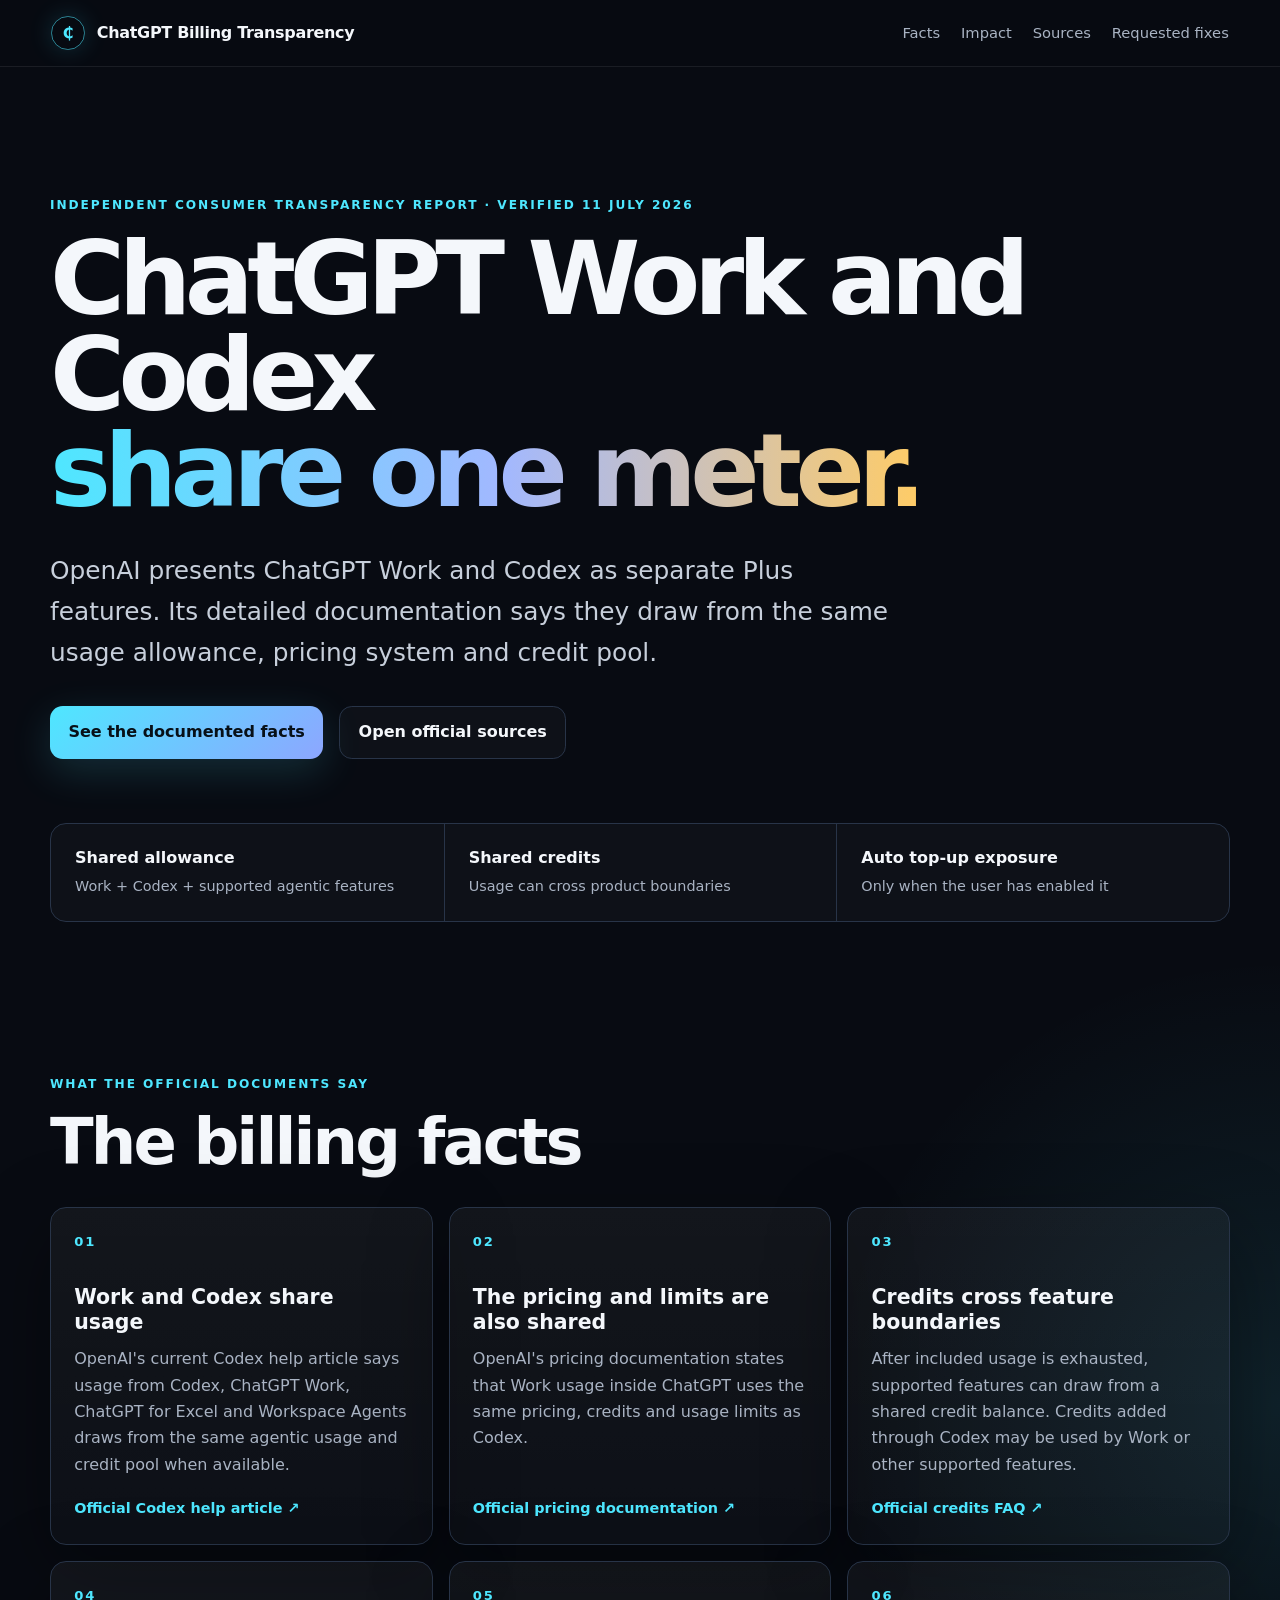
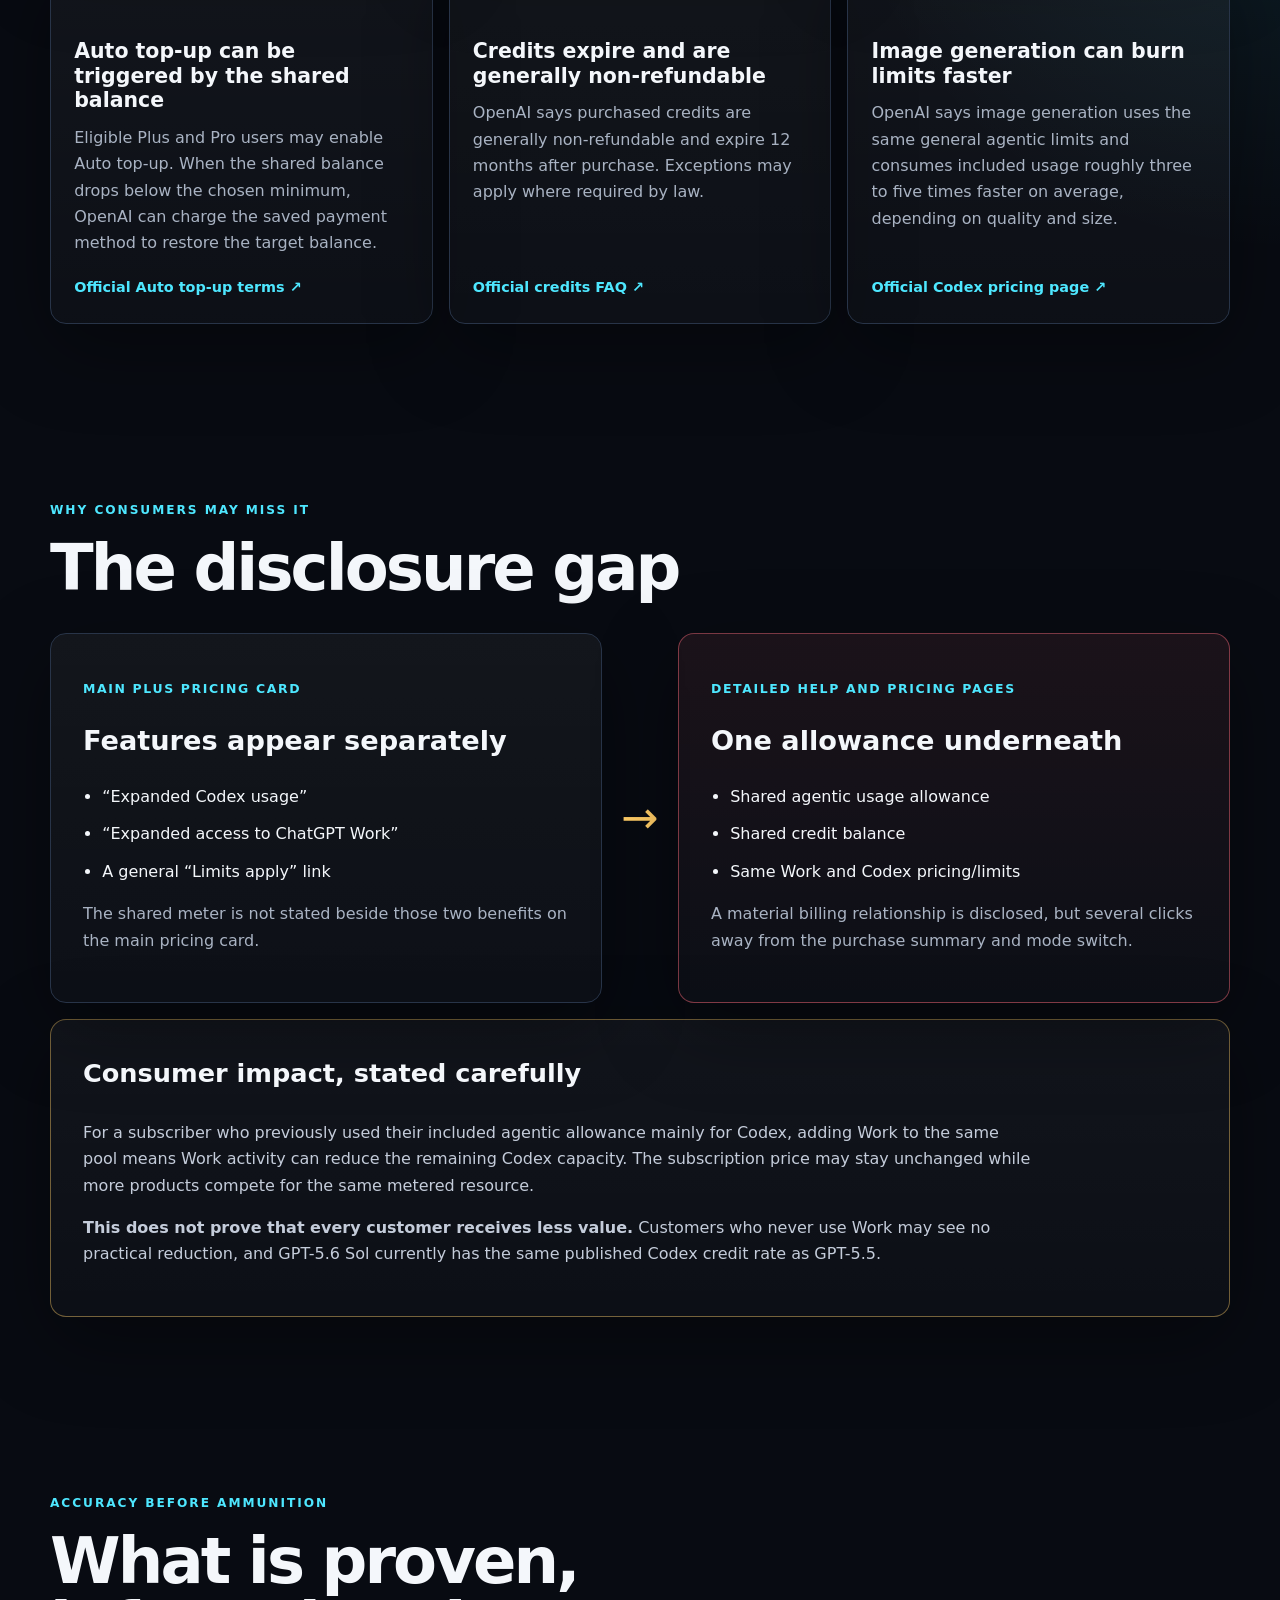
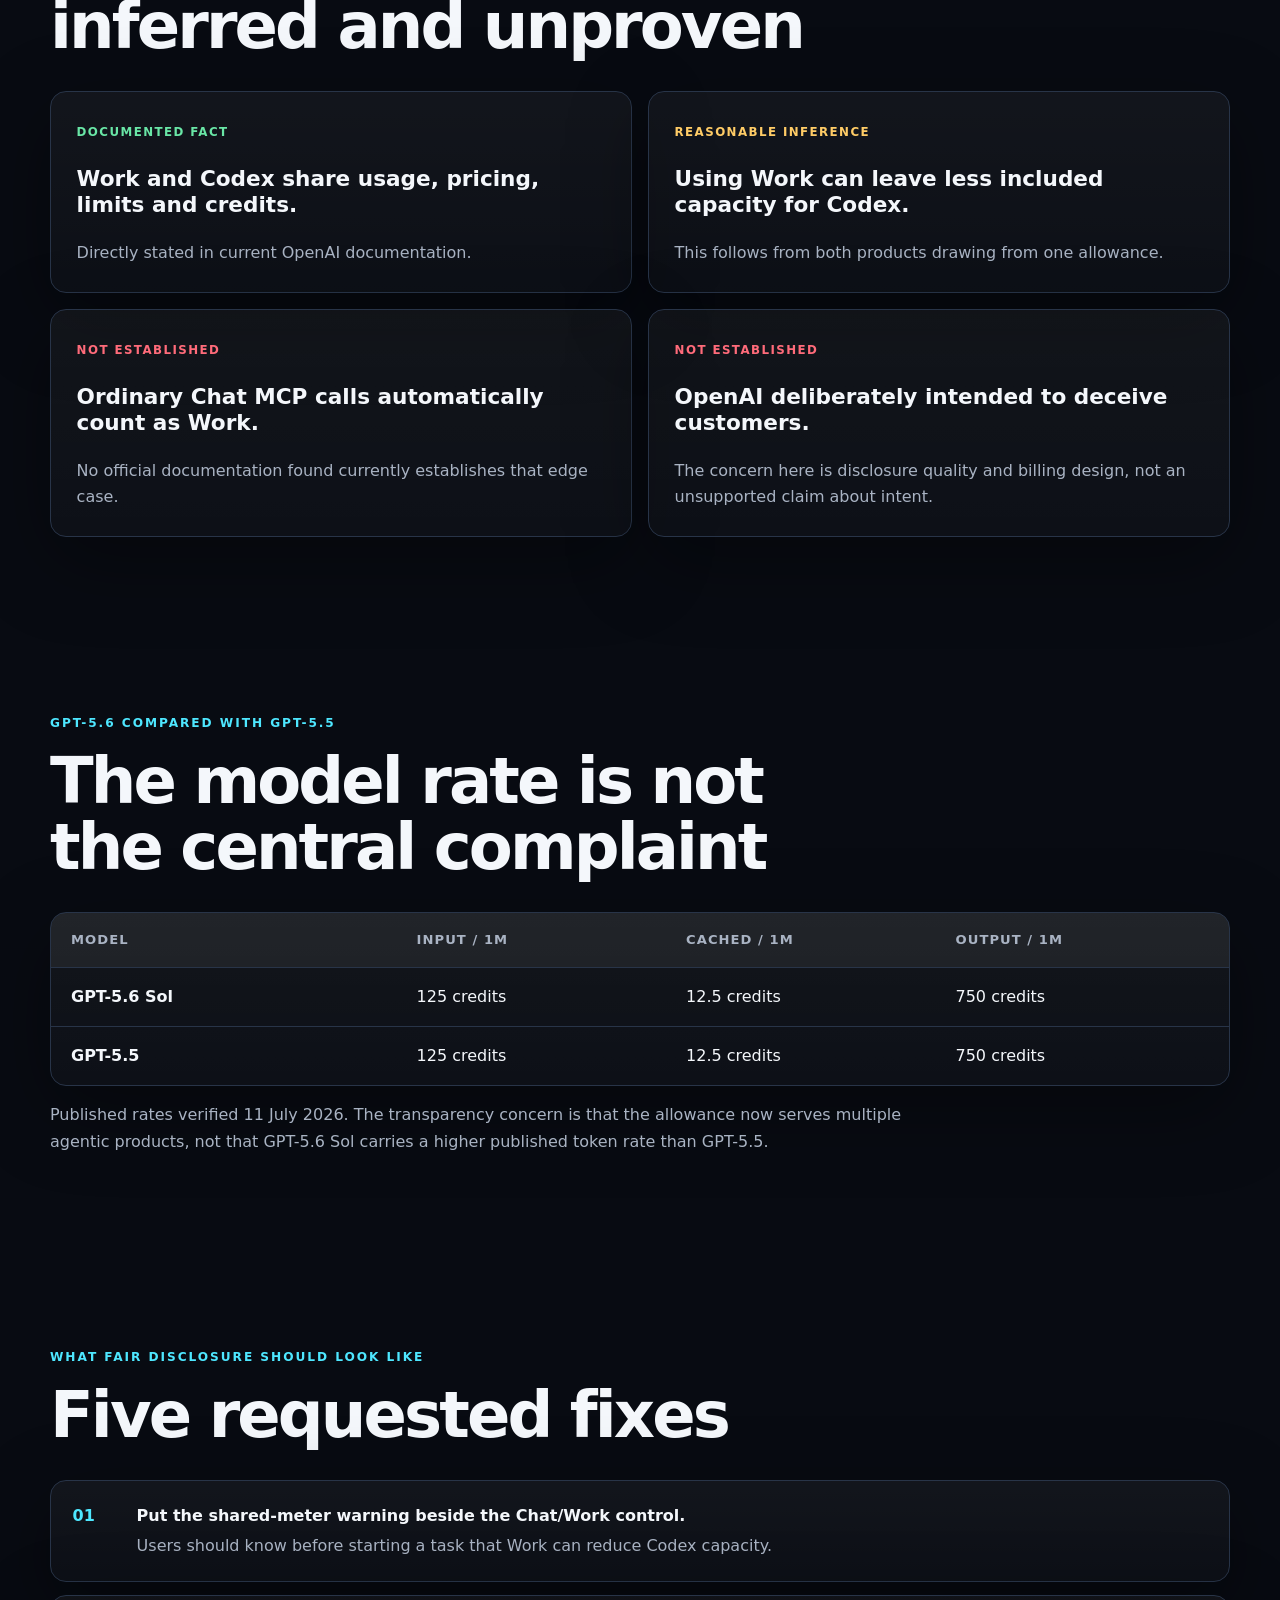
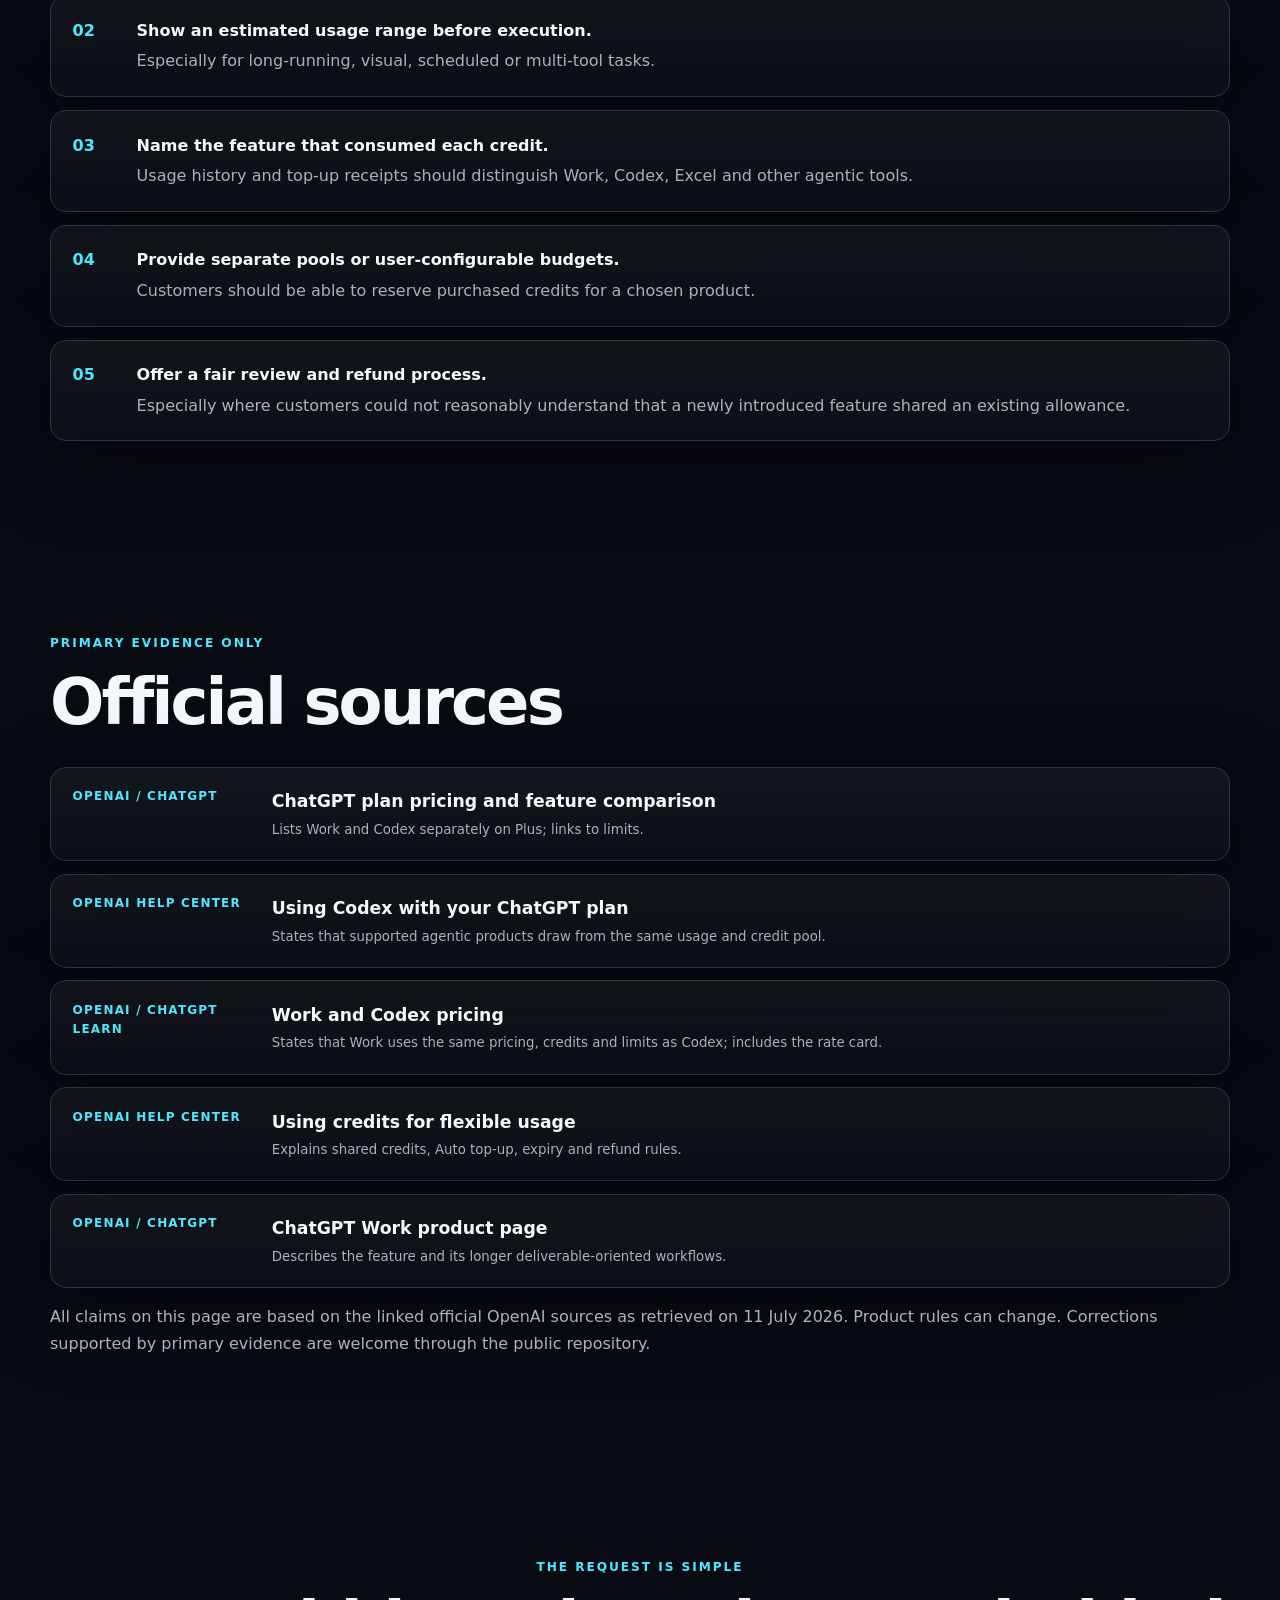
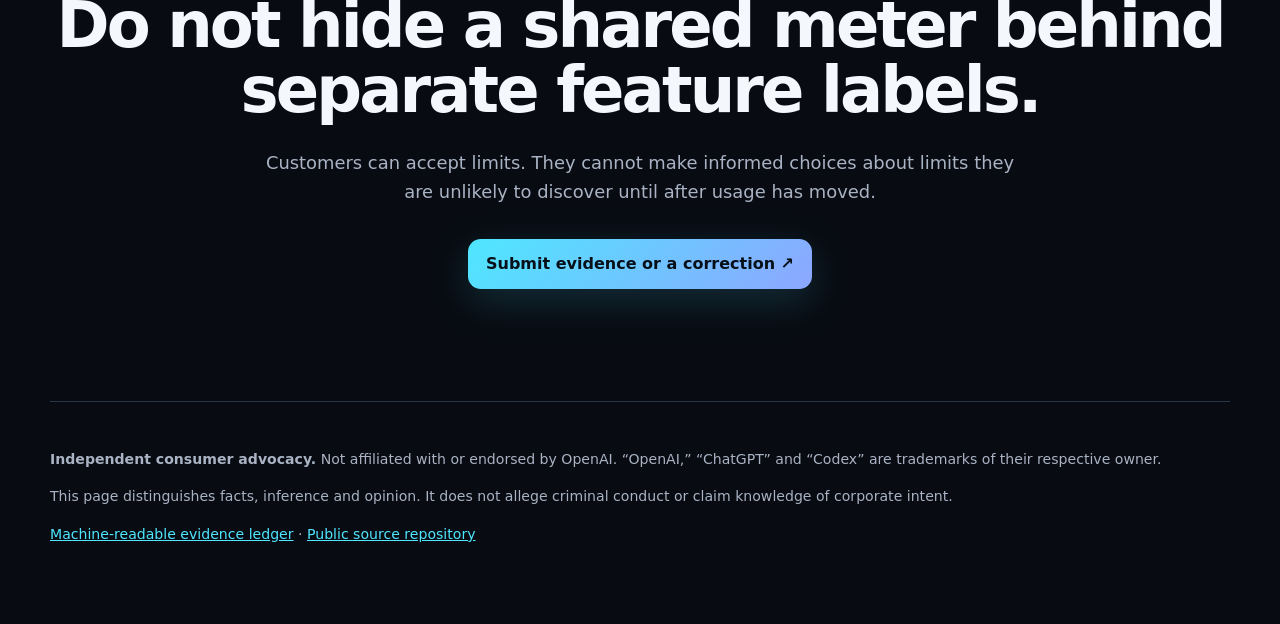
==== index.html @ 68a3c02b "Launch ChatGPT Work billing transparency site" ====
<!doctype html>
<html lang="en-ZA">
<head>
  <meta charset="utf-8">
  <meta name="viewport" content="width=device-width,initial-scale=1">
  <title>ChatGPT Work Billing Transparency | Work and Codex Share Limits & Credits</title>
  <meta name="description" content="OpenAI's official documentation says ChatGPT Work and Codex share usage limits, pricing and credits. See the billing facts, auto top-up risk, GPT-5.6 comparison, sources and requested remedies.">
  <meta name="keywords" content="ChatGPT Work billing, Codex shared usage, ChatGPT Plus credits, GPT-5.6 pricing, ChatGPT Work limits, OpenAI auto top-up, Codex credits, ChatGPT Plus value">
  <meta name="author" content="Independent ChatGPT Billing Transparency Project">
  <meta name="robots" content="index,follow,max-image-preview:large,max-snippet:-1,max-video-preview:-1">
  <link rel="canonical" href="https://kelvinvdm-lgtm.github.io/chatgpt-work-billing-transparency/">
  <link rel="stylesheet" href="styles.css">
  <meta property="og:type" content="article">
  <meta property="og:title" content="ChatGPT Work and Codex Share One Meter">
  <meta property="og:description" content="A source-backed public explanation of ChatGPT Work billing, shared Codex limits, credits and auto top-up exposure.">
  <meta property="og:url" content="https://kelvinvdm-lgtm.github.io/chatgpt-work-billing-transparency/">
  <meta property="og:image" content="https://kelvinvdm-lgtm.github.io/chatgpt-work-billing-transparency/og-card.png">
  <meta name="twitter:card" content="summary_large_image">
  <meta name="twitter:title" content="ChatGPT Work Billing Transparency">
  <meta name="twitter:description" content="OpenAI's own documents say Work and Codex share limits, credits and pricing.">
  <meta name="twitter:image" content="https://kelvinvdm-lgtm.github.io/chatgpt-work-billing-transparency/og-card.png">
  <script type="application/ld+json">
  {
    "@context":"https://schema.org",
    "@type":"Article",
    "headline":"ChatGPT Work Billing Transparency: Work and Codex Share Limits and Credits",
    "description":"A source-backed consumer transparency report on ChatGPT Work, Codex shared usage, credits, auto top-up and GPT-5.6 pricing.",
    "datePublished":"2026-07-11",
    "dateModified":"2026-07-11",
    "author":{"@type":"Organization","name":"Independent ChatGPT Billing Transparency Project"},
    "publisher":{"@type":"Organization","name":"Independent ChatGPT Billing Transparency Project"},
    "mainEntityOfPage":"https://kelvinvdm-lgtm.github.io/chatgpt-work-billing-transparency/",
    "image":"https://kelvinvdm-lgtm.github.io/chatgpt-work-billing-transparency/og-card.png",
    "about":["ChatGPT Work billing","Codex usage limits","ChatGPT credits","GPT-5.6 pricing"]
  }
  </script>
  <script type="application/ld+json">
  {
    "@context":"https://schema.org",
    "@type":"FAQPage",
    "mainEntity":[
      {"@type":"Question","name":"Do ChatGPT Work and Codex share usage?","acceptedAnswer":{"@type":"Answer","text":"Yes. OpenAI's current official documentation states that ChatGPT Work and Codex share usage, pricing, credits and limits."}},
      {"@type":"Question","name":"Can ChatGPT Work use credits bought through Codex?","acceptedAnswer":{"@type":"Answer","text":"Yes. OpenAI says supported agentic features can draw from the same allowance and shared credit balance after included usage is exhausted."}},
      {"@type":"Question","name":"Can Work usage contribute to an automatic credit purchase?","acceptedAnswer":{"@type":"Answer","text":"If an eligible user has deliberately enabled Auto top-up, use across supported features can lower the shared balance and trigger a top-up under the configured threshold and target."}},
      {"@type":"Question","name":"Is GPT-5.6 itself more expensive than GPT-5.5 in the published Codex credit rate card?","acceptedAnswer":{"@type":"Answer","text":"GPT-5.6 Sol and GPT-5.5 currently have the same published Codex token credit rates. The central concern is the shared allowance across more products, not a blanket Sol rate increase."}}
    ]
  }
  </script>
</head>
<body>
  <header class="site-header">
    <a class="brand" href="#top" aria-label="Billing transparency home">
      <span class="brand-mark" aria-hidden="true">₵</span>
      <span>ChatGPT Billing Transparency</span>
    </a>
    <nav aria-label="Main navigation">
      <a href="#facts">Facts</a>
      <a href="#impact">Impact</a>
      <a href="#sources">Sources</a>
      <a href="#demands">Requested fixes</a>
    </nav>
  </header>

  <main id="top">
    <section class="hero">
      <p class="eyebrow">Independent consumer transparency report · Verified 11 July 2026</p>
      <h1>ChatGPT Work and Codex<br><span>share one meter.</span></h1>
      <p class="lede">OpenAI presents ChatGPT Work and Codex as separate Plus features. Its detailed documentation says they draw from the same usage allowance, pricing system and credit pool.</p>
      <div class="hero-actions">
        <a class="button primary" href="#facts">See the documented facts</a>
        <a class="button secondary" href="#sources">Open official sources</a>
      </div>
      <div class="truth-strip" role="list" aria-label="Key findings">
        <div role="listitem"><strong>Shared allowance</strong><span>Work + Codex + supported agentic features</span></div>
        <div role="listitem"><strong>Shared credits</strong><span>Usage can cross product boundaries</span></div>
        <div role="listitem"><strong>Auto top-up exposure</strong><span>Only when the user has enabled it</span></div>
      </div>
    </section>

    <section class="section" id="facts">
      <div class="section-heading">
        <p class="eyebrow">What the official documents say</p>
        <h2>The billing facts</h2>
      </div>
      <div class="card-grid">
        <article class="card evidence">
          <span class="number">01</span>
          <h3>Work and Codex share usage</h3>
          <p>OpenAI's current Codex help article says usage from Codex, ChatGPT Work, ChatGPT for Excel and Workspace Agents draws from the same agentic usage and credit pool when available.</p>
          <a href="https://help.openai.com/en/articles/11369540-codex-in-chatgpt" rel="noopener">Official Codex help article ↗</a>
        </article>
        <article class="card evidence">
          <span class="number">02</span>
          <h3>The pricing and limits are also shared</h3>
          <p>OpenAI's pricing documentation states that Work usage inside ChatGPT uses the same pricing, credits and usage limits as Codex.</p>
          <a href="https://learn.chatgpt.com/docs/pricing" rel="noopener">Official pricing documentation ↗</a>
        </article>
        <article class="card evidence">
          <span class="number">03</span>
          <h3>Credits cross feature boundaries</h3>
          <p>After included usage is exhausted, supported features can draw from a shared credit balance. Credits added through Codex may be used by Work or other supported features.</p>
          <a href="https://help.openai.com/en/articles/12642688-using-credits-for-flexible-usage-in-chatgpt-freegopluspro-sora" rel="noopener">Official credits FAQ ↗</a>
        </article>
        <article class="card evidence">
          <span class="number">04</span>
          <h3>Auto top-up can be triggered by the shared balance</h3>
          <p>Eligible Plus and Pro users may enable Auto top-up. When the shared balance drops below the chosen minimum, OpenAI can charge the saved payment method to restore the target balance.</p>
          <a href="https://help.openai.com/en/articles/12642688-using-credits-for-flexible-usage-in-chatgpt-freegopluspro-sora" rel="noopener">Official Auto top-up terms ↗</a>
        </article>
        <article class="card evidence">
          <span class="number">05</span>
          <h3>Credits expire and are generally non-refundable</h3>
          <p>OpenAI says purchased credits are generally non-refundable and expire 12 months after purchase. Exceptions may apply where required by law.</p>
          <a href="https://help.openai.com/en/articles/12642688-using-credits-for-flexible-usage-in-chatgpt-freegopluspro-sora" rel="noopener">Official credits FAQ ↗</a>
        </article>
        <article class="card evidence">
          <span class="number">06</span>
          <h3>Image generation can burn limits faster</h3>
          <p>OpenAI says image generation uses the same general agentic limits and consumes included usage roughly three to five times faster on average, depending on quality and size.</p>
          <a href="https://learn.chatgpt.com/docs/pricing" rel="noopener">Official Codex pricing page ↗</a>
        </article>
      </div>
    </section>

    <section class="section comparison" id="impact">
      <div class="section-heading">
        <p class="eyebrow">Why consumers may miss it</p>
        <h2>The disclosure gap</h2>
      </div>
      <div class="comparison-grid">
        <article class="panel">
          <p class="panel-label">Main Plus pricing card</p>
          <h3>Features appear separately</h3>
          <ul>
            <li>“Expanded Codex usage”</li>
            <li>“Expanded access to ChatGPT Work”</li>
            <li>A general “Limits apply” link</li>
          </ul>
          <p class="muted">The shared meter is not stated beside those two benefits on the main pricing card.</p>
        </article>
        <div class="arrow" aria-hidden="true">→</div>
        <article class="panel alert">
          <p class="panel-label">Detailed help and pricing pages</p>
          <h3>One allowance underneath</h3>
          <ul>
            <li>Shared agentic usage allowance</li>
            <li>Shared credit balance</li>
            <li>Same Work and Codex pricing/limits</li>
          </ul>
          <p class="muted">A material billing relationship is disclosed, but several clicks away from the purchase summary and mode switch.</p>
        </article>
      </div>

      <div class="impact-callout">
        <h3>Consumer impact, stated carefully</h3>
        <p>For a subscriber who previously used their included agentic allowance mainly for Codex, adding Work to the same pool means Work activity can reduce the remaining Codex capacity. The subscription price may stay unchanged while more products compete for the same metered resource.</p>
        <p><strong>This does not prove that every customer receives less value.</strong> Customers who never use Work may see no practical reduction, and GPT-5.6 Sol currently has the same published Codex credit rate as GPT-5.5.</p>
      </div>
    </section>

    <section class="section ledger" id="ledger">
      <div class="section-heading">
        <p class="eyebrow">Accuracy before ammunition</p>
        <h2>What is proven, inferred and unproven</h2>
      </div>
      <div class="ledger-grid">
        <article class="ledger-card proven">
          <span>Documented fact</span>
          <h3>Work and Codex share usage, pricing, limits and credits.</h3>
          <p>Directly stated in current OpenAI documentation.</p>
        </article>
        <article class="ledger-card inferred">
          <span>Reasonable inference</span>
          <h3>Using Work can leave less included capacity for Codex.</h3>
          <p>This follows from both products drawing from one allowance.</p>
        </article>
        <article class="ledger-card unproven">
          <span>Not established</span>
          <h3>Ordinary Chat MCP calls automatically count as Work.</h3>
          <p>No official documentation found currently establishes that edge case.</p>
        </article>
        <article class="ledger-card unproven">
          <span>Not established</span>
          <h3>OpenAI deliberately intended to deceive customers.</h3>
          <p>The concern here is disclosure quality and billing design, not an unsupported claim about intent.</p>
        </article>
      </div>
    </section>

    <section class="section" id="model-comparison">
      <div class="section-heading">
        <p class="eyebrow">GPT-5.6 compared with GPT-5.5</p>
        <h2>The model rate is not the central complaint</h2>
      </div>
      <div class="rate-table" role="table" aria-label="Published Codex credit rates">
        <div class="rate-row header" role="row"><span>Model</span><span>Input / 1M</span><span>Cached / 1M</span><span>Output / 1M</span></div>
        <div class="rate-row" role="row"><strong>GPT-5.6 Sol</strong><span>125 credits</span><span>12.5 credits</span><span>750 credits</span></div>
        <div class="rate-row" role="row"><strong>GPT-5.5</strong><span>125 credits</span><span>12.5 credits</span><span>750 credits</span></div>
      </div>
      <p class="table-note">Published rates verified 11 July 2026. The transparency concern is that the allowance now serves multiple agentic products, not that GPT-5.6 Sol carries a higher published token rate than GPT-5.5.</p>
    </section>

    <section class="section demands" id="demands">
      <div class="section-heading">
        <p class="eyebrow">What fair disclosure should look like</p>
        <h2>Five requested fixes</h2>
      </div>
      <ol class="demand-list">
        <li><strong>Put the shared-meter warning beside the Chat/Work control.</strong><span>Users should know before starting a task that Work can reduce Codex capacity.</span></li>
        <li><strong>Show an estimated usage range before execution.</strong><span>Especially for long-running, visual, scheduled or multi-tool tasks.</span></li>
        <li><strong>Name the feature that consumed each credit.</strong><span>Usage history and top-up receipts should distinguish Work, Codex, Excel and other agentic tools.</span></li>
        <li><strong>Provide separate pools or user-configurable budgets.</strong><span>Customers should be able to reserve purchased credits for a chosen product.</span></li>
        <li><strong>Offer a fair review and refund process.</strong><span>Especially where customers could not reasonably understand that a newly introduced feature shared an existing allowance.</span></li>
      </ol>
    </section>

    <section class="section sources" id="sources">
      <div class="section-heading">
        <p class="eyebrow">Primary evidence only</p>
        <h2>Official sources</h2>
      </div>
      <div class="source-list">
        <a href="https://chatgpt.com/pricing/" rel="noopener"><span>OpenAI / ChatGPT</span><strong>ChatGPT plan pricing and feature comparison</strong><small>Lists Work and Codex separately on Plus; links to limits.</small></a>
        <a href="https://help.openai.com/en/articles/11369540-codex-in-chatgpt" rel="noopener"><span>OpenAI Help Center</span><strong>Using Codex with your ChatGPT plan</strong><small>States that supported agentic products draw from the same usage and credit pool.</small></a>
        <a href="https://learn.chatgpt.com/docs/pricing" rel="noopener"><span>OpenAI / ChatGPT Learn</span><strong>Work and Codex pricing</strong><small>States that Work uses the same pricing, credits and limits as Codex; includes the rate card.</small></a>
        <a href="https://help.openai.com/en/articles/12642688-using-credits-for-flexible-usage-in-chatgpt-freegopluspro-sora" rel="noopener"><span>OpenAI Help Center</span><strong>Using credits for flexible usage</strong><small>Explains shared credits, Auto top-up, expiry and refund rules.</small></a>
        <a href="https://chatgpt.com/work/" rel="noopener"><span>OpenAI / ChatGPT</span><strong>ChatGPT Work product page</strong><small>Describes the feature and its longer deliverable-oriented workflows.</small></a>
      </div>
      <p class="source-note">All claims on this page are based on the linked official OpenAI sources as retrieved on 11 July 2026. Product rules can change. Corrections supported by primary evidence are welcome through the public repository.</p>
    </section>

    <section class="final-cta">
      <p class="eyebrow">The request is simple</p>
      <h2>Do not hide a shared meter behind separate feature labels.</h2>
      <p>Customers can accept limits. They cannot make informed choices about limits they are unlikely to discover until after usage has moved.</p>
      <a class="button primary" href="https://github.com/kelvinvdm-lgtm/chatgpt-work-billing-transparency/issues" rel="noopener">Submit evidence or a correction ↗</a>
    </section>
  </main>

  <footer>
    <p><strong>Independent consumer advocacy.</strong> Not affiliated with or endorsed by OpenAI. “OpenAI,” “ChatGPT” and “Codex” are trademarks of their respective owner.</p>
    <p>This page distinguishes facts, inference and opinion. It does not allege criminal conduct or claim knowledge of corporate intent.</p>
    <p><a href="evidence.json">Machine-readable evidence ledger</a> · <a href="https://github.com/kelvinvdm-lgtm/chatgpt-work-billing-transparency">Public source repository</a></p>
  </footer>
</body>
</html>
---- styles.css ----
:root{--bg:#080b12;--panel:#111722;--panel2:#151d2a;--text:#f4f7fb;--muted:#a9b3c3;--line:#283448;--cyan:#4ee7ff;--blue:#5b8cff;--amber:#ffcc66;--red:#ff6b7a;--green:#69e6a6;--shadow:0 24px 80px rgba(0,0,0,.35);font-family:Inter,ui-sans-serif,system-ui,-apple-system,BlinkMacSystemFont,"Segoe UI",sans-serif;color-scheme:dark}*{box-sizing:border-box}html{scroll-behavior:smooth}body{margin:0;background:radial-gradient(circle at 15% -10%,rgba(91,140,255,.18),transparent 32rem),radial-gradient(circle at 100% 20%,rgba(78,231,255,.1),transparent 28rem),var(--bg);color:var(--text);line-height:1.65}a{color:inherit}.site-header{position:sticky;top:0;z-index:20;display:flex;justify-content:space-between;align-items:center;padding:1rem clamp(1rem,4vw,4rem);background:rgba(8,11,18,.86);backdrop-filter:blur(18px);border-bottom:1px solid rgba(255,255,255,.08)}.brand{display:flex;align-items:center;gap:.75rem;text-decoration:none;font-weight:800;letter-spacing:-.02em}.brand-mark{display:grid;place-items:center;width:2.1rem;height:2.1rem;border:1px solid rgba(78,231,255,.55);border-radius:50%;color:var(--cyan);box-shadow:0 0 24px rgba(78,231,255,.16)}nav{display:flex;gap:1.3rem}nav a{text-decoration:none;color:var(--muted);font-size:.92rem}nav a:hover{color:var(--text)}main{overflow:hidden}.hero,.section,.final-cta,footer{width:min(1180px,calc(100% - 2rem));margin-inline:auto}.hero{padding:clamp(5rem,10vw,9rem) 0 4rem}.eyebrow{text-transform:uppercase;letter-spacing:.16em;font-size:.76rem;font-weight:800;color:var(--cyan);margin:0 0 1rem}.hero h1{font-size:clamp(3rem,8vw,7rem);line-height:.94;letter-spacing:-.065em;margin:0;max-width:1050px}.hero h1 span{color:transparent;background:linear-gradient(90deg,var(--cyan),#a2b8ff 52%,var(--amber));-webkit-background-clip:text;background-clip:text}.lede{max-width:850px;font-size:clamp(1.15rem,2.2vw,1.55rem);color:#c7cfdb;margin:2rem 0}.hero-actions{display:flex;gap:1rem;flex-wrap:wrap}.button{display:inline-flex;align-items:center;justify-content:center;min-height:3.1rem;padding:.75rem 1.15rem;border-radius:.8rem;text-decoration:none;font-weight:800}.primary{background:linear-gradient(135deg,var(--cyan),#8da6ff);color:#071018;box-shadow:0 12px 40px rgba(78,231,255,.16)}.secondary{border:1px solid var(--line);background:rgba(255,255,255,.025)}.truth-strip{display:grid;grid-template-columns:repeat(3,1fr);margin-top:4rem;border:1px solid var(--line);border-radius:1rem;overflow:hidden;background:rgba(255,255,255,.025)}.truth-strip div{padding:1.35rem 1.5rem}.truth-strip div+div{border-left:1px solid var(--line)}.truth-strip strong,.truth-strip span{display:block}.truth-strip span{color:var(--muted);font-size:.9rem;margin-top:.25rem}.section{padding:5.5rem 0}.section-heading{max-width:800px;margin-bottom:2rem}.section h2,.final-cta h2{font-size:clamp(2.1rem,5vw,4.4rem);line-height:1.02;letter-spacing:-.045em;margin:.2rem 0}.card-grid{display:grid;grid-template-columns:repeat(3,1fr);gap:1rem}.card,.panel,.impact-callout,.ledger-card,.rate-table,.source-list a,.demand-list li{border:1px solid var(--line);background:linear-gradient(180deg,rgba(255,255,255,.045),rgba(255,255,255,.018));box-shadow:var(--shadow)}.card{padding:1.45rem;border-radius:1rem;min-height:300px;display:flex;flex-direction:column}.card .number{color:var(--cyan);font-weight:900;font-size:.82rem;letter-spacing:.14em}.card h3{font-size:1.28rem;line-height:1.2;margin:2rem 0 .75rem}.card p{color:var(--muted);margin:0 0 1.2rem}.card a{margin-top:auto;color:var(--cyan);text-decoration:none;font-weight:750;font-size:.9rem}.comparison-grid{display:grid;grid-template-columns:1fr auto 1fr;gap:1.2rem;align-items:stretch}.panel{border-radius:1rem;padding:2rem}.panel.alert{border-color:rgba(255,107,122,.45);background:linear-gradient(180deg,rgba(255,107,122,.08),rgba(255,255,255,.018))}.panel-label{font-size:.78rem;text-transform:uppercase;letter-spacing:.13em;color:var(--cyan);font-weight:800}.panel h3{font-size:1.7rem;line-height:1.1}.panel ul{padding-left:1.2rem}.panel li{margin:.7rem 0}.muted,.table-note,.source-note{color:var(--muted)}.arrow{display:grid;place-items:center;font-size:2.8rem;color:var(--amber)}.impact-callout{margin-top:1rem;border-radius:1rem;padding:2rem;border-color:rgba(255,204,102,.42)}.impact-callout h3{font-size:1.6rem;margin-top:0}.impact-callout p{max-width:950px;color:#c4ccda}.ledger-grid{display:grid;grid-template-columns:repeat(2,1fr);gap:1rem}.ledger-card{border-radius:1rem;padding:1.6rem}.ledger-card span{font-size:.74rem;font-weight:900;letter-spacing:.12em;text-transform:uppercase}.ledger-card h3{font-size:1.35rem;line-height:1.22}.ledger-card p{color:var(--muted);margin-bottom:0}.proven span{color:var(--green)}.inferred span{color:var(--amber)}.unproven span{color:var(--red)}.rate-table{border-radius:1rem;overflow:hidden}.rate-row{display:grid;grid-template-columns:1.3fr repeat(3,1fr);gap:1rem;padding:1rem 1.25rem;border-top:1px solid var(--line)}.rate-row:first-child{border-top:0}.rate-row.header{background:rgba(255,255,255,.06);font-weight:800;color:var(--muted);font-size:.82rem;text-transform:uppercase;letter-spacing:.08em}.table-note{max-width:900px}.demand-list{list-style:none;padding:0;counter-reset:demand;display:grid;gap:.8rem}.demand-list li{counter-increment:demand;display:grid;grid-template-columns:3rem 1fr;gap:.25rem 1rem;border-radius:1rem;padding:1.35rem}.demand-list li:before{content:counter(demand,decimal-leading-zero);grid-row:1/3;color:var(--cyan);font-weight:900}.demand-list strong,.demand-list span{grid-column:2}.demand-list span{color:var(--muted)}.source-list{display:grid;gap:.8rem}.source-list a{display:grid;grid-template-columns:180px 1fr;gap:.2rem 1.2rem;border-radius:1rem;padding:1.2rem 1.35rem;text-decoration:none}.source-list a:hover{border-color:rgba(78,231,255,.6)}.source-list span{grid-row:1/3;color:var(--cyan);font-size:.75rem;text-transform:uppercase;letter-spacing:.1em;font-weight:900}.source-list strong{font-size:1.08rem}.source-list small{color:var(--muted)}.final-cta{padding:6rem 0 7rem;text-align:center}.final-cta p:not(.eyebrow){max-width:750px;margin:1.5rem auto 2rem;color:var(--muted);font-size:1.12rem}footer{border-top:1px solid var(--line);padding:2rem 0 4rem;color:var(--muted);font-size:.88rem}footer a{color:var(--cyan)}@media(max-width:900px){nav{display:none}.card-grid{grid-template-columns:repeat(2,1fr)}.truth-strip{grid-template-columns:1fr}.truth-strip div+div{border-left:0;border-top:1px solid var(--line)}.comparison-grid{grid-template-columns:1fr}.arrow{transform:rotate(90deg)}.ledger-grid{grid-template-columns:1fr}.source-list a{grid-template-columns:1fr}.source-list span{grid-row:auto}.rate-row{grid-template-columns:1.2fr 1fr}.rate-row span:nth-child(3),.rate-row span:nth-child(4){display:none}}@media(max-width:620px){.site-header{padding:.85rem 1rem}.brand{font-size:.88rem}.hero{padding-top:4rem}.card-grid{grid-template-columns:1fr}.section{padding:4rem 0}.panel,.impact-callout{padding:1.35rem}.source-list a{padding:1rem}.hero-actions .button{width:100%}}
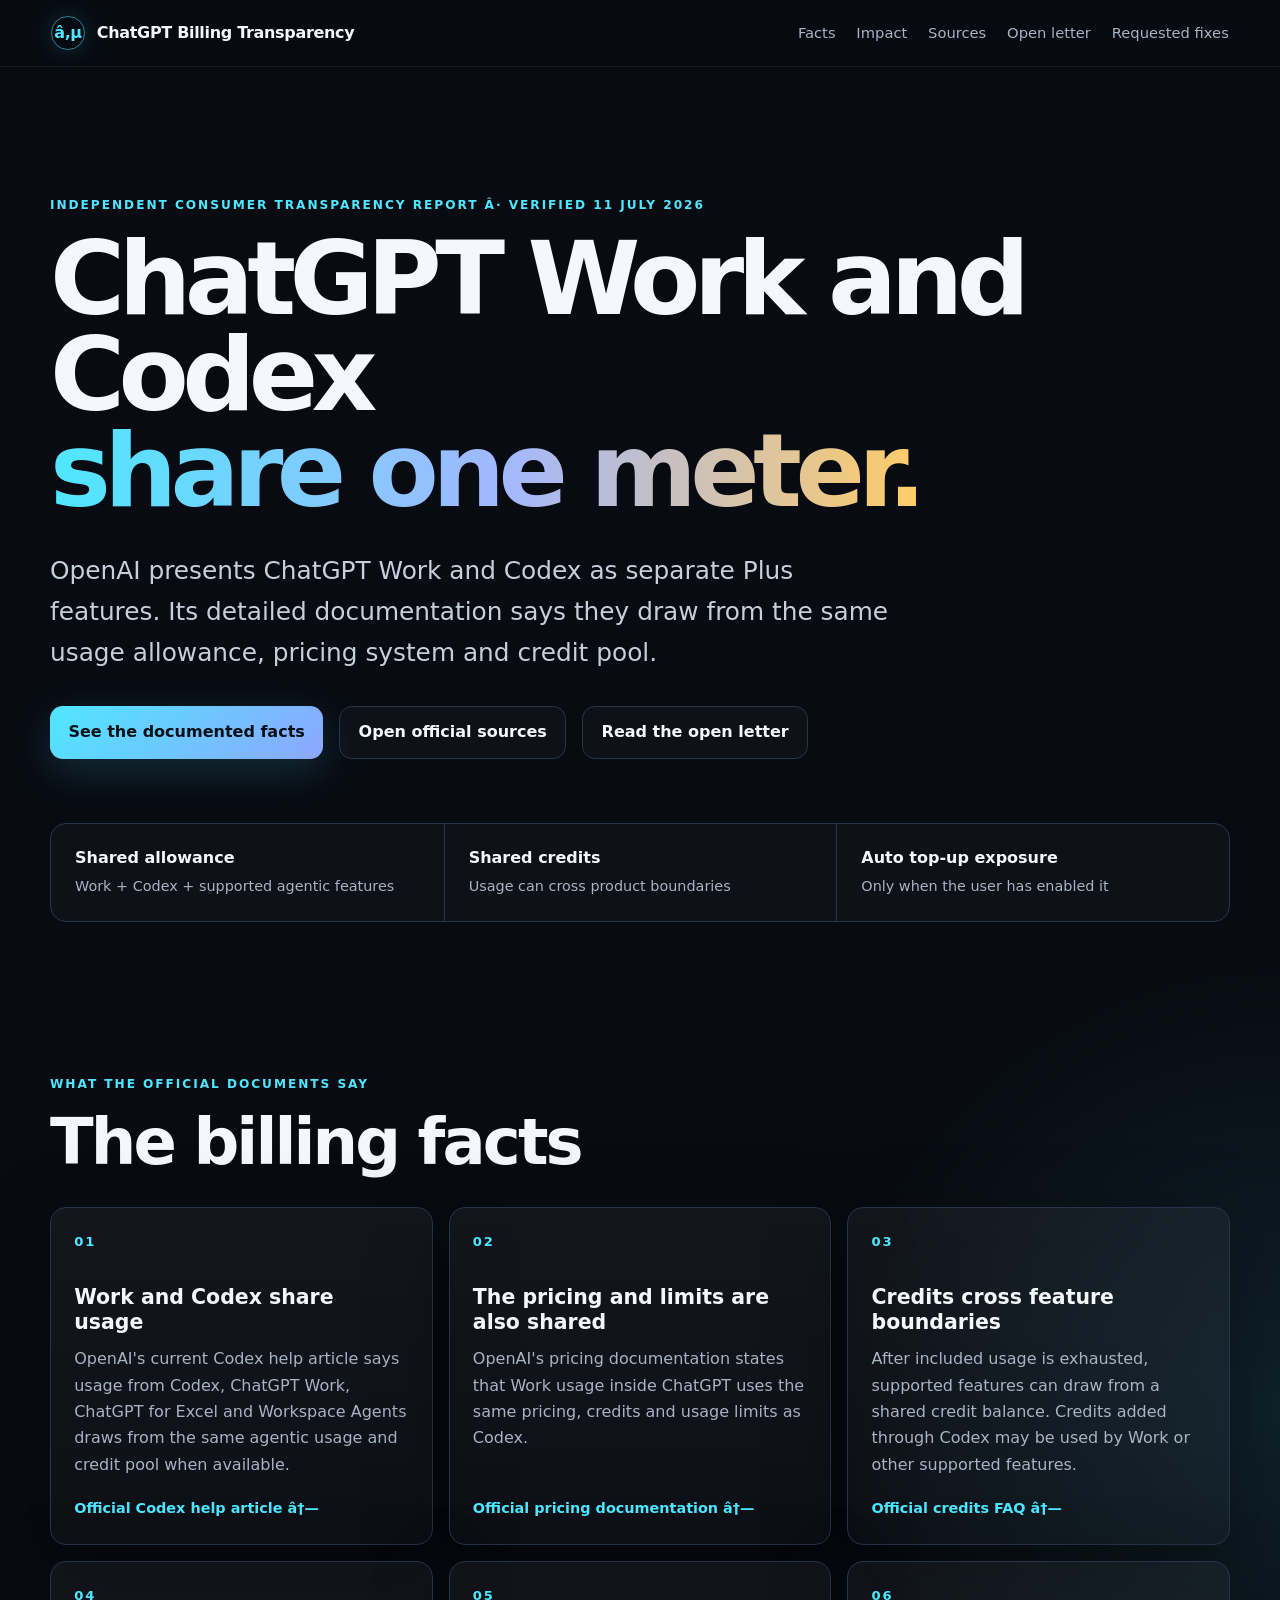
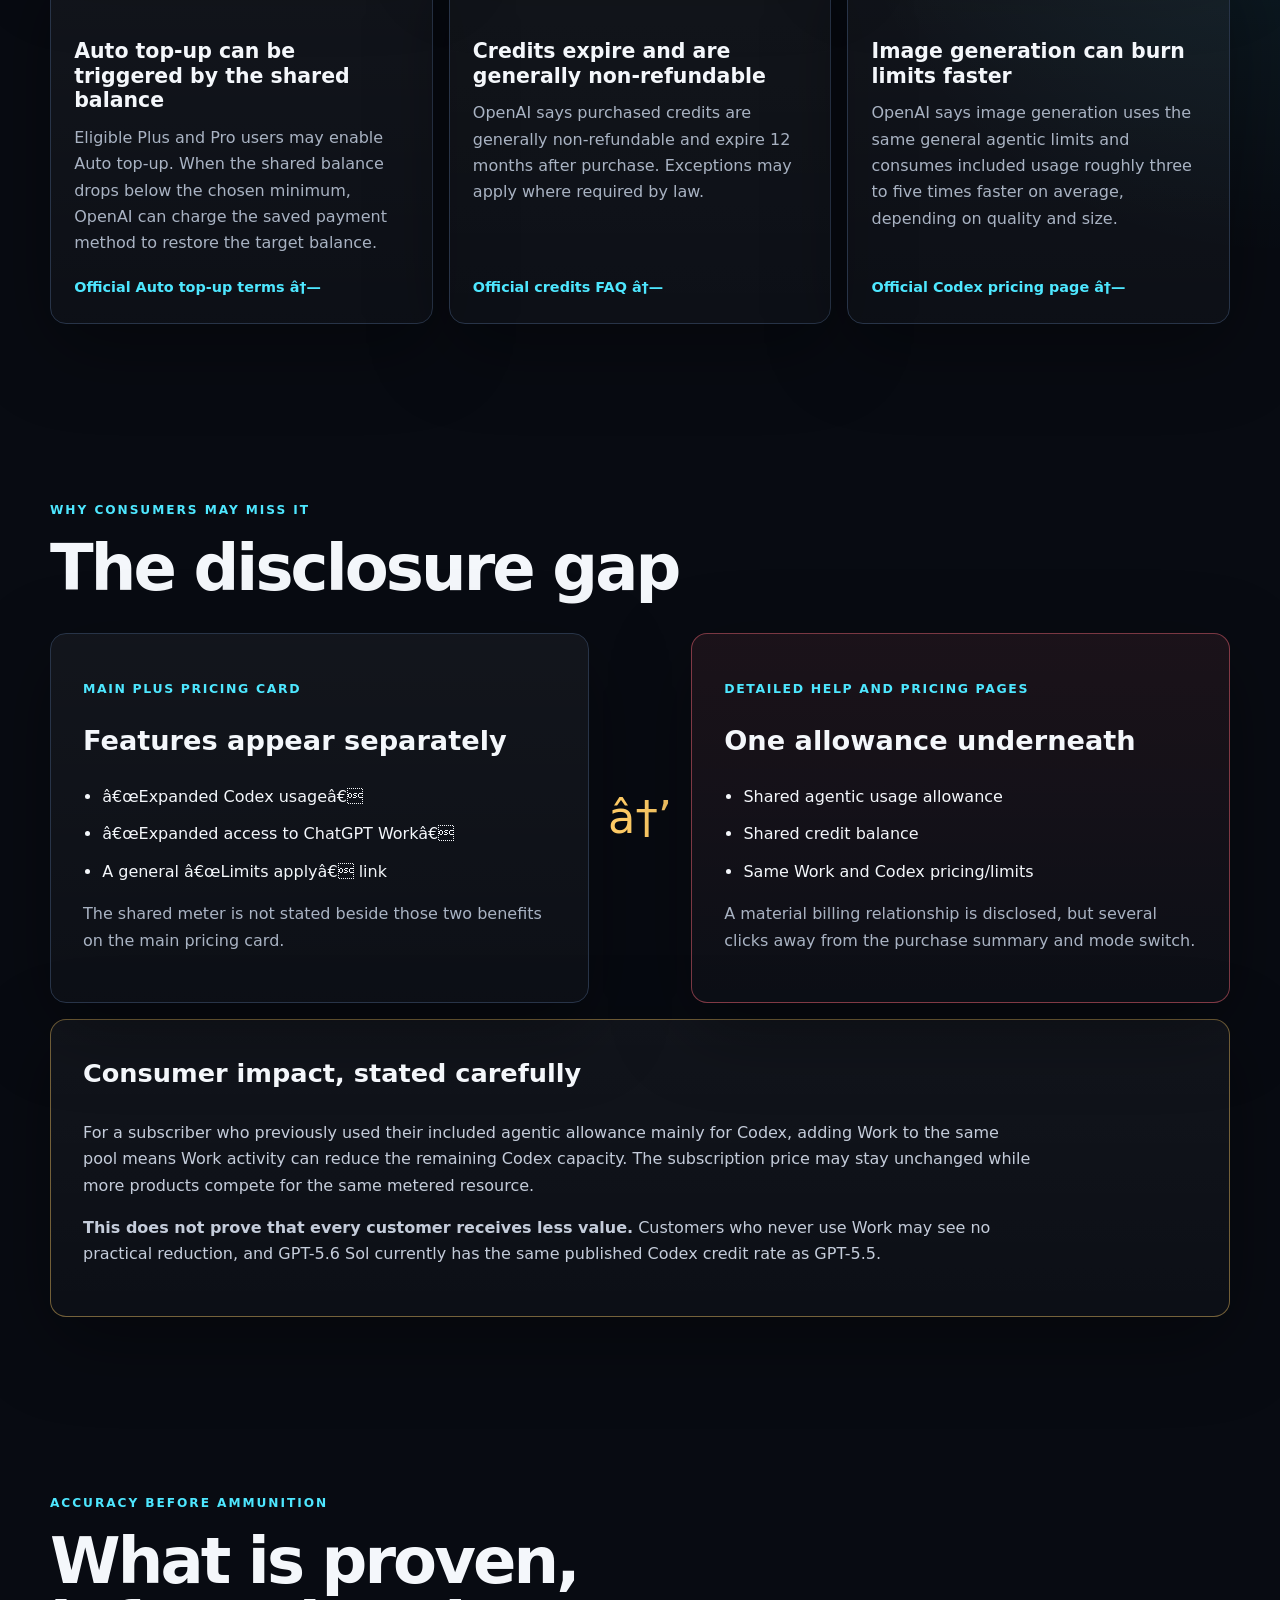
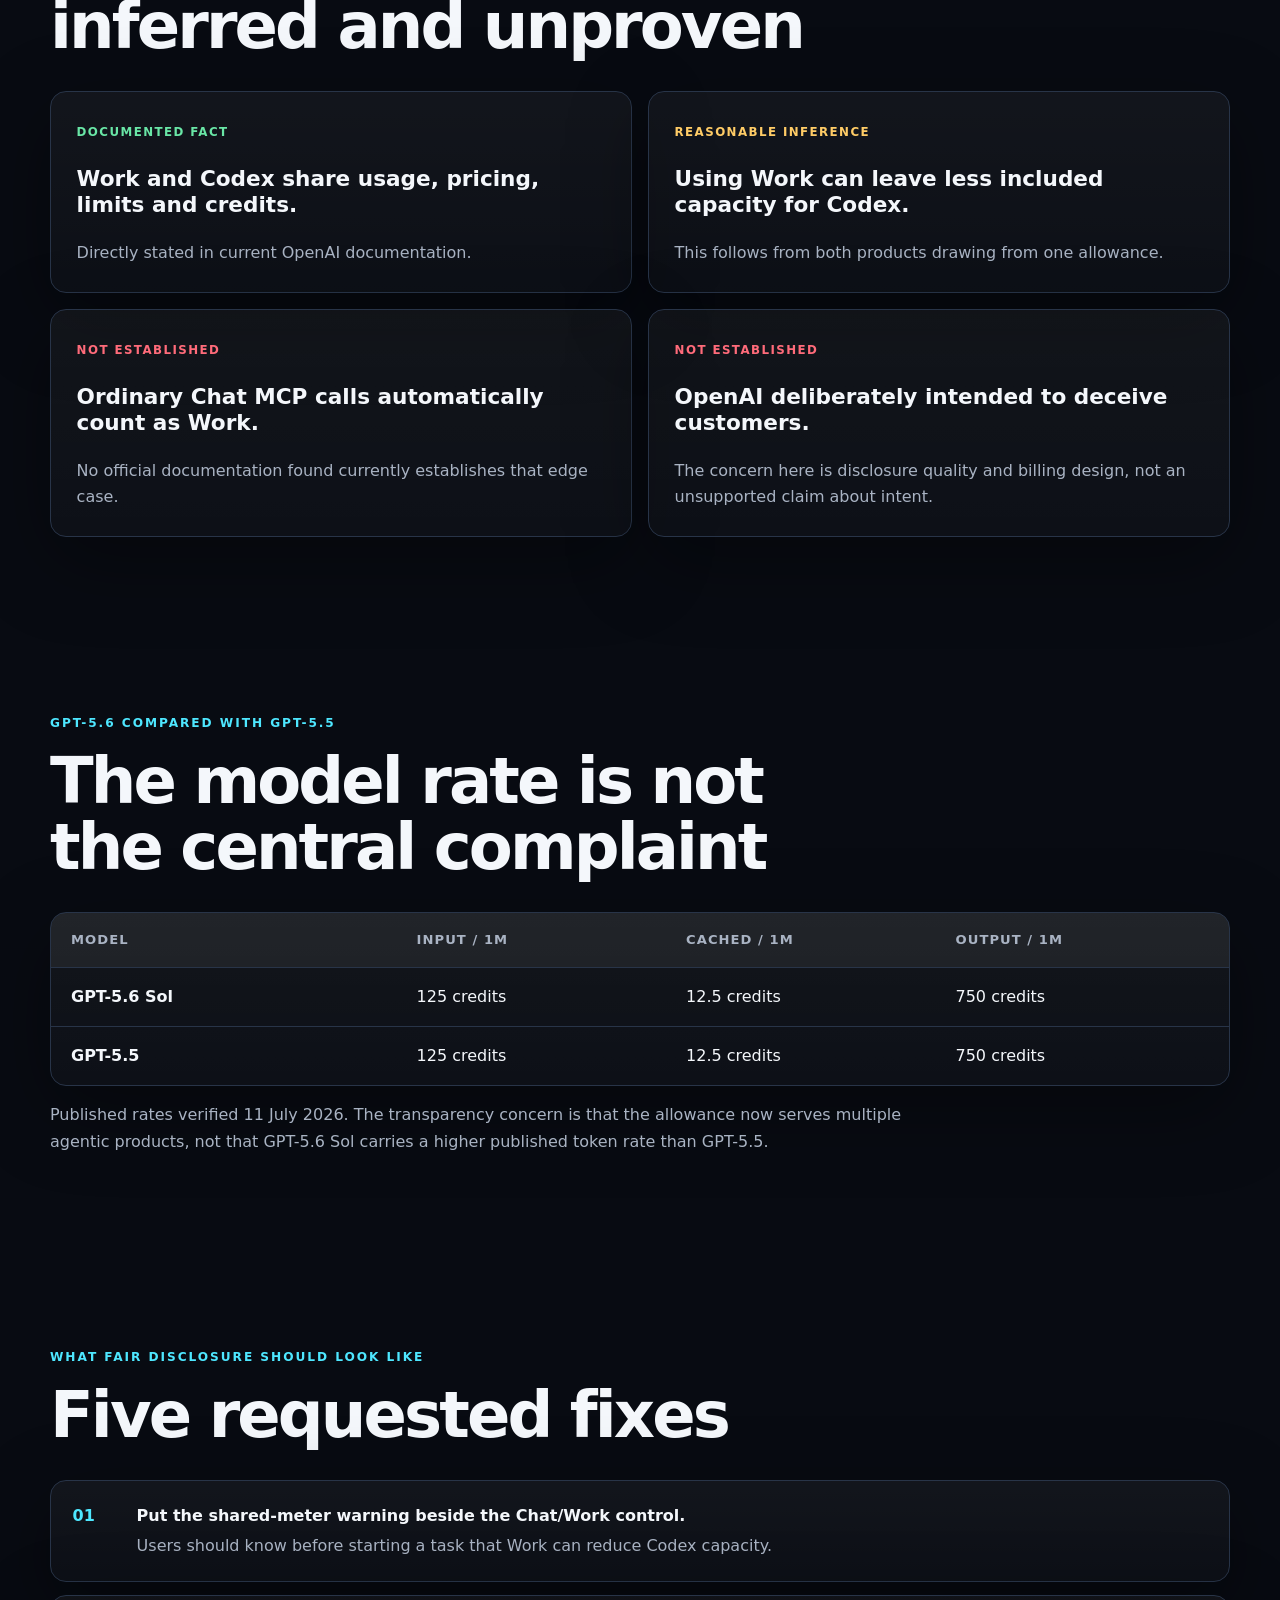
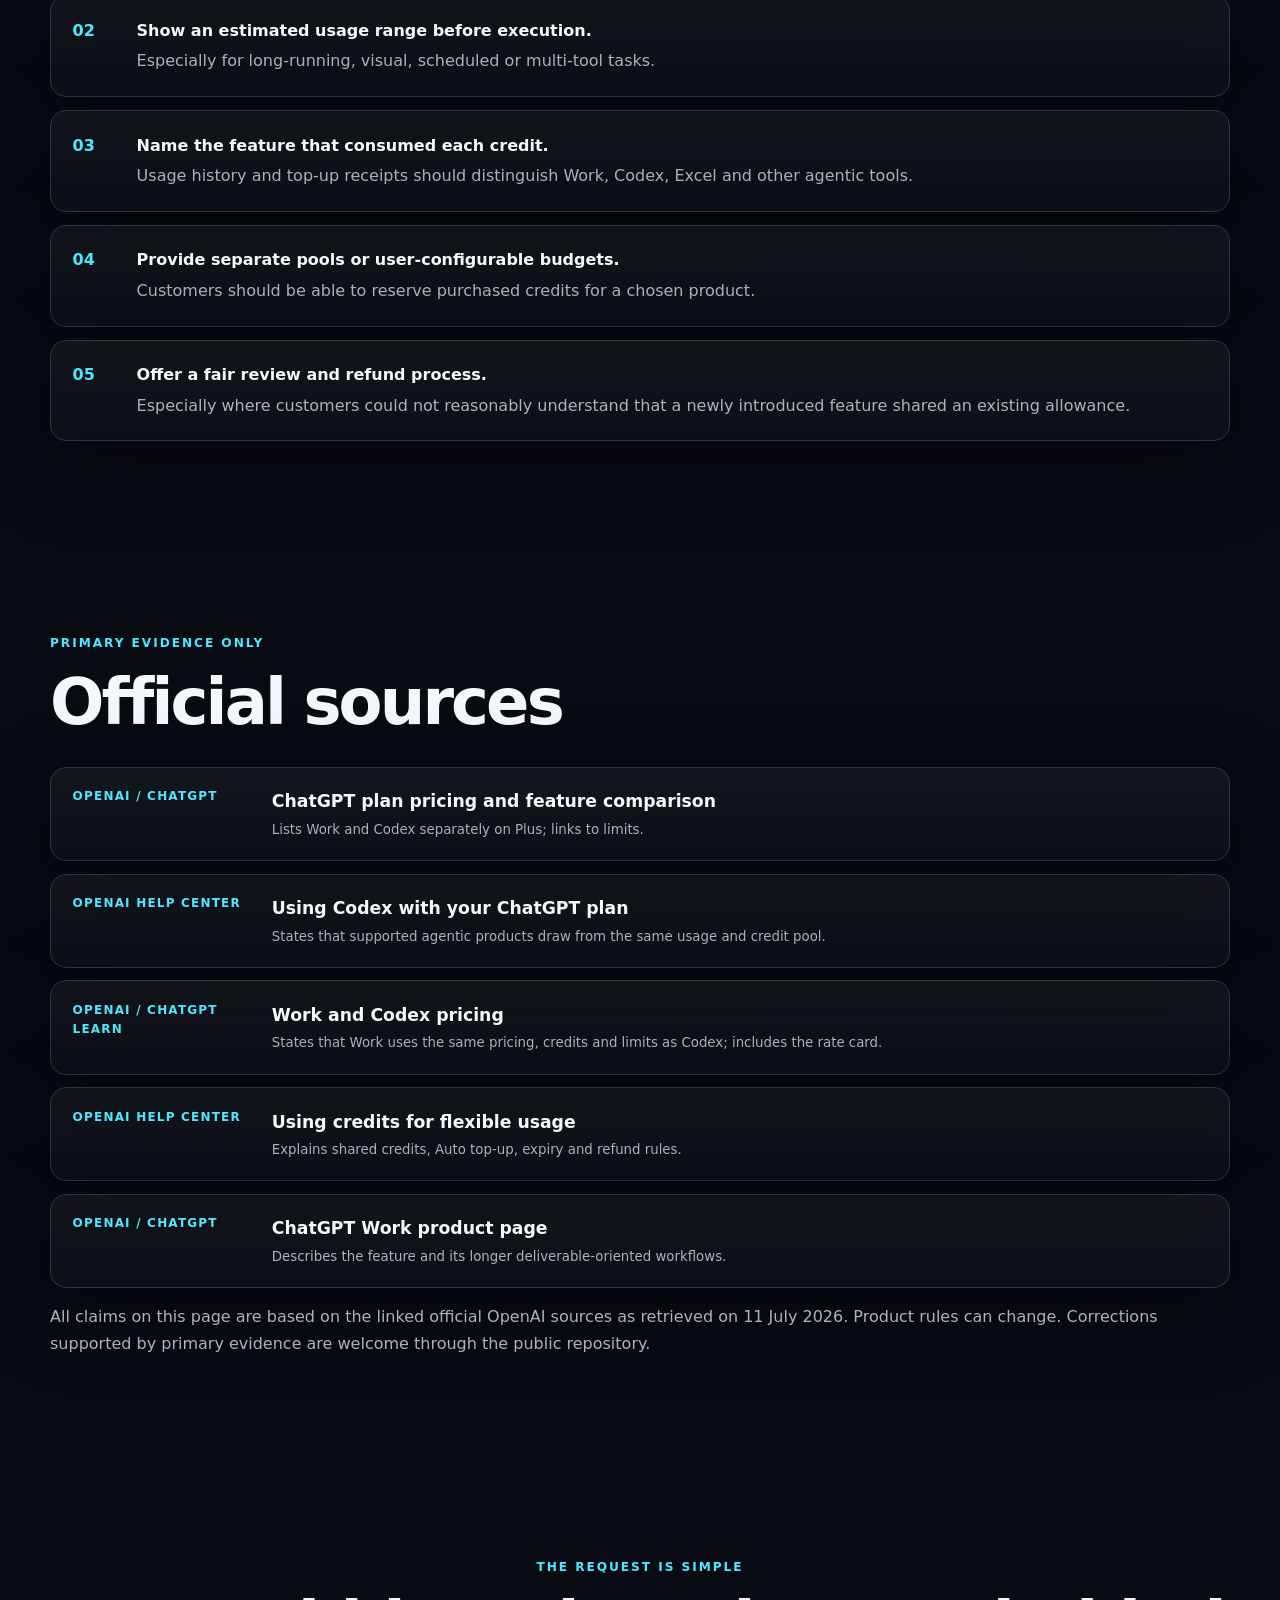
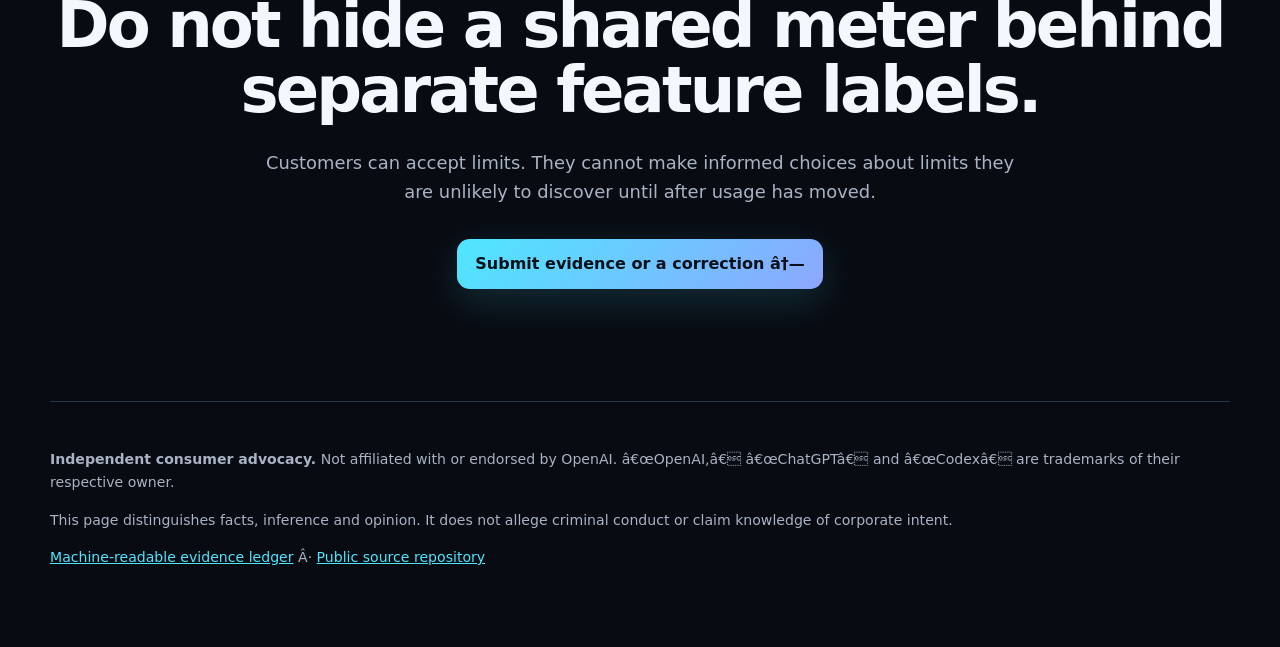
==== commit c07505a6: "Add public open letter and response path" ====
--- a/index.html
+++ b/index.html
@@ -1,4 +1,4 @@
-<!doctype html>
+﻿<!doctype html>
 <html lang="en-ZA">
 <head>
   <meta charset="utf-8">
@@ -50,25 +50,25 @@
 <body>
   <header class="site-header">
     <a class="brand" href="#top" aria-label="Billing transparency home">
-      <span class="brand-mark" aria-hidden="true">₵</span>
+      <span class="brand-mark" aria-hidden="true">â‚µ</span>
       <span>ChatGPT Billing Transparency</span>
     </a>
     <nav aria-label="Main navigation">
       <a href="#facts">Facts</a>
       <a href="#impact">Impact</a>
       <a href="#sources">Sources</a>
-      <a href="#demands">Requested fixes</a>
+      <a href="open-letter.html">Open letter</a><a href="#demands">Requested fixes</a>
     </nav>
   </header>
 
   <main id="top">
     <section class="hero">
-      <p class="eyebrow">Independent consumer transparency report · Verified 11 July 2026</p>
+      <p class="eyebrow">Independent consumer transparency report Â· Verified 11 July 2026</p>
       <h1>ChatGPT Work and Codex<br><span>share one meter.</span></h1>
       <p class="lede">OpenAI presents ChatGPT Work and Codex as separate Plus features. Its detailed documentation says they draw from the same usage allowance, pricing system and credit pool.</p>
       <div class="hero-actions">
         <a class="button primary" href="#facts">See the documented facts</a>
-        <a class="button secondary" href="#sources">Open official sources</a>
+        <a class="button secondary" href="#sources">Open official sources</a><a class="button secondary" href="open-letter.html">Read the open letter</a>
       </div>
       <div class="truth-strip" role="list" aria-label="Key findings">
         <div role="listitem"><strong>Shared allowance</strong><span>Work + Codex + supported agentic features</span></div>
@@ -87,37 +87,37 @@
           <span class="number">01</span>
           <h3>Work and Codex share usage</h3>
           <p>OpenAI's current Codex help article says usage from Codex, ChatGPT Work, ChatGPT for Excel and Workspace Agents draws from the same agentic usage and credit pool when available.</p>
-          <a href="https://help.openai.com/en/articles/11369540-codex-in-chatgpt" rel="noopener">Official Codex help article ↗</a>
+          <a href="https://help.openai.com/en/articles/11369540-codex-in-chatgpt" rel="noopener">Official Codex help article â†—</a>
         </article>
         <article class="card evidence">
           <span class="number">02</span>
           <h3>The pricing and limits are also shared</h3>
           <p>OpenAI's pricing documentation states that Work usage inside ChatGPT uses the same pricing, credits and usage limits as Codex.</p>
-          <a href="https://learn.chatgpt.com/docs/pricing" rel="noopener">Official pricing documentation ↗</a>
+          <a href="https://learn.chatgpt.com/docs/pricing" rel="noopener">Official pricing documentation â†—</a>
         </article>
         <article class="card evidence">
           <span class="number">03</span>
           <h3>Credits cross feature boundaries</h3>
           <p>After included usage is exhausted, supported features can draw from a shared credit balance. Credits added through Codex may be used by Work or other supported features.</p>
-          <a href="https://help.openai.com/en/articles/12642688-using-credits-for-flexible-usage-in-chatgpt-freegopluspro-sora" rel="noopener">Official credits FAQ ↗</a>
+          <a href="https://help.openai.com/en/articles/12642688-using-credits-for-flexible-usage-in-chatgpt-freegopluspro-sora" rel="noopener">Official credits FAQ â†—</a>
         </article>
         <article class="card evidence">
           <span class="number">04</span>
           <h3>Auto top-up can be triggered by the shared balance</h3>
           <p>Eligible Plus and Pro users may enable Auto top-up. When the shared balance drops below the chosen minimum, OpenAI can charge the saved payment method to restore the target balance.</p>
-          <a href="https://help.openai.com/en/articles/12642688-using-credits-for-flexible-usage-in-chatgpt-freegopluspro-sora" rel="noopener">Official Auto top-up terms ↗</a>
+          <a href="https://help.openai.com/en/articles/12642688-using-credits-for-flexible-usage-in-chatgpt-freegopluspro-sora" rel="noopener">Official Auto top-up terms â†—</a>
         </article>
         <article class="card evidence">
           <span class="number">05</span>
           <h3>Credits expire and are generally non-refundable</h3>
           <p>OpenAI says purchased credits are generally non-refundable and expire 12 months after purchase. Exceptions may apply where required by law.</p>
-          <a href="https://help.openai.com/en/articles/12642688-using-credits-for-flexible-usage-in-chatgpt-freegopluspro-sora" rel="noopener">Official credits FAQ ↗</a>
+          <a href="https://help.openai.com/en/articles/12642688-using-credits-for-flexible-usage-in-chatgpt-freegopluspro-sora" rel="noopener">Official credits FAQ â†—</a>
         </article>
         <article class="card evidence">
           <span class="number">06</span>
           <h3>Image generation can burn limits faster</h3>
           <p>OpenAI says image generation uses the same general agentic limits and consumes included usage roughly three to five times faster on average, depending on quality and size.</p>
-          <a href="https://learn.chatgpt.com/docs/pricing" rel="noopener">Official Codex pricing page ↗</a>
+          <a href="https://learn.chatgpt.com/docs/pricing" rel="noopener">Official Codex pricing page â†—</a>
         </article>
       </div>
     </section>
@@ -132,13 +132,13 @@
           <p class="panel-label">Main Plus pricing card</p>
           <h3>Features appear separately</h3>
           <ul>
-            <li>“Expanded Codex usage”</li>
-            <li>“Expanded access to ChatGPT Work”</li>
-            <li>A general “Limits apply” link</li>
+            <li>â€œExpanded Codex usageâ€</li>
+            <li>â€œExpanded access to ChatGPT Workâ€</li>
+            <li>A general â€œLimits applyâ€ link</li>
           </ul>
           <p class="muted">The shared meter is not stated beside those two benefits on the main pricing card.</p>
         </article>
-        <div class="arrow" aria-hidden="true">→</div>
+        <div class="arrow" aria-hidden="true">â†’</div>
         <article class="panel alert">
           <p class="panel-label">Detailed help and pricing pages</p>
           <h3>One allowance underneath</h3>
@@ -233,14 +233,15 @@
       <p class="eyebrow">The request is simple</p>
       <h2>Do not hide a shared meter behind separate feature labels.</h2>
       <p>Customers can accept limits. They cannot make informed choices about limits they are unlikely to discover until after usage has moved.</p>
-      <a class="button primary" href="https://github.com/kelvinvdm-lgtm/chatgpt-work-billing-transparency/issues" rel="noopener">Submit evidence or a correction ↗</a>
+      <a class="button primary" href="https://github.com/kelvinvdm-lgtm/chatgpt-work-billing-transparency/issues" rel="noopener">Submit evidence or a correction â†—</a>
     </section>
   </main>
 
   <footer>
-    <p><strong>Independent consumer advocacy.</strong> Not affiliated with or endorsed by OpenAI. “OpenAI,” “ChatGPT” and “Codex” are trademarks of their respective owner.</p>
+    <p><strong>Independent consumer advocacy.</strong> Not affiliated with or endorsed by OpenAI. â€œOpenAI,â€ â€œChatGPTâ€ and â€œCodexâ€ are trademarks of their respective owner.</p>
     <p>This page distinguishes facts, inference and opinion. It does not allege criminal conduct or claim knowledge of corporate intent.</p>
-    <p><a href="evidence.json">Machine-readable evidence ledger</a> · <a href="https://github.com/kelvinvdm-lgtm/chatgpt-work-billing-transparency">Public source repository</a></p>
+    <p><a href="evidence.json">Machine-readable evidence ledger</a> Â· <a href="https://github.com/kelvinvdm-lgtm/chatgpt-work-billing-transparency">Public source repository</a></p>
   </footer>
 </body>
 </html>
+
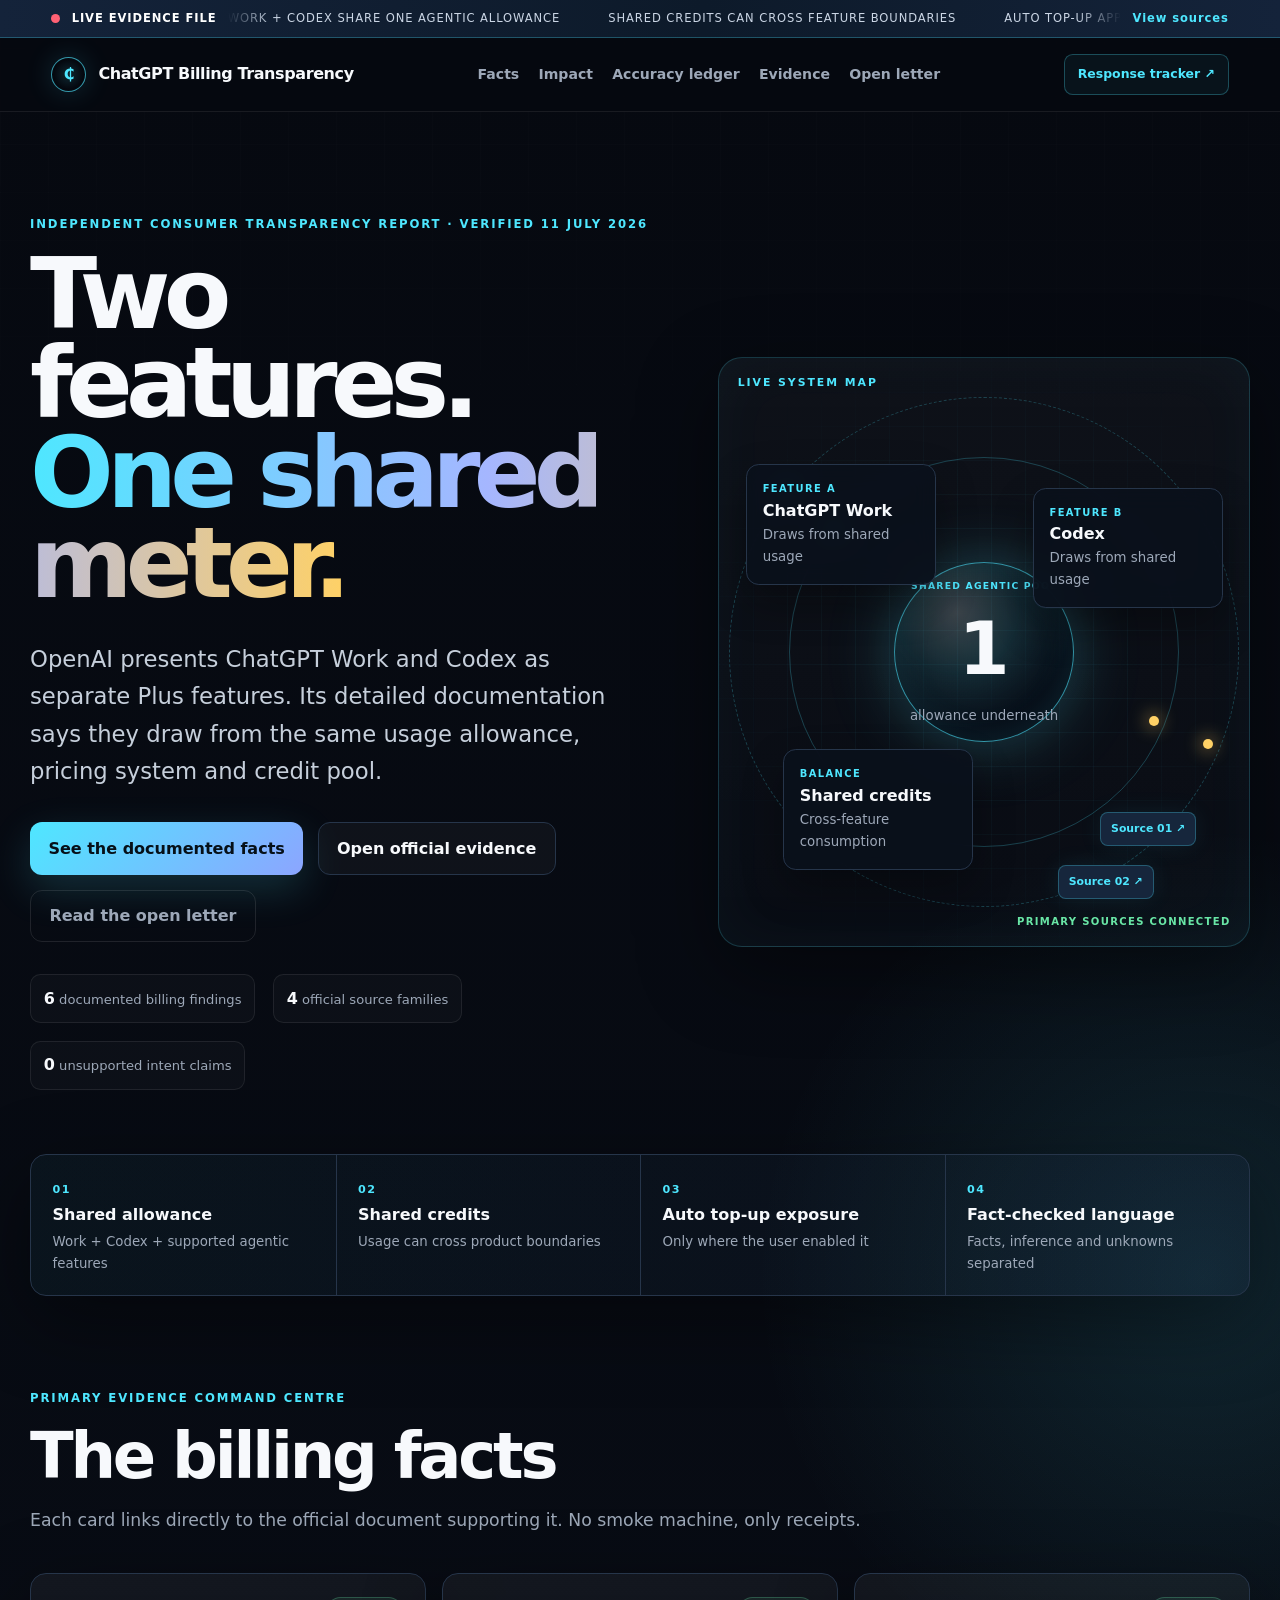
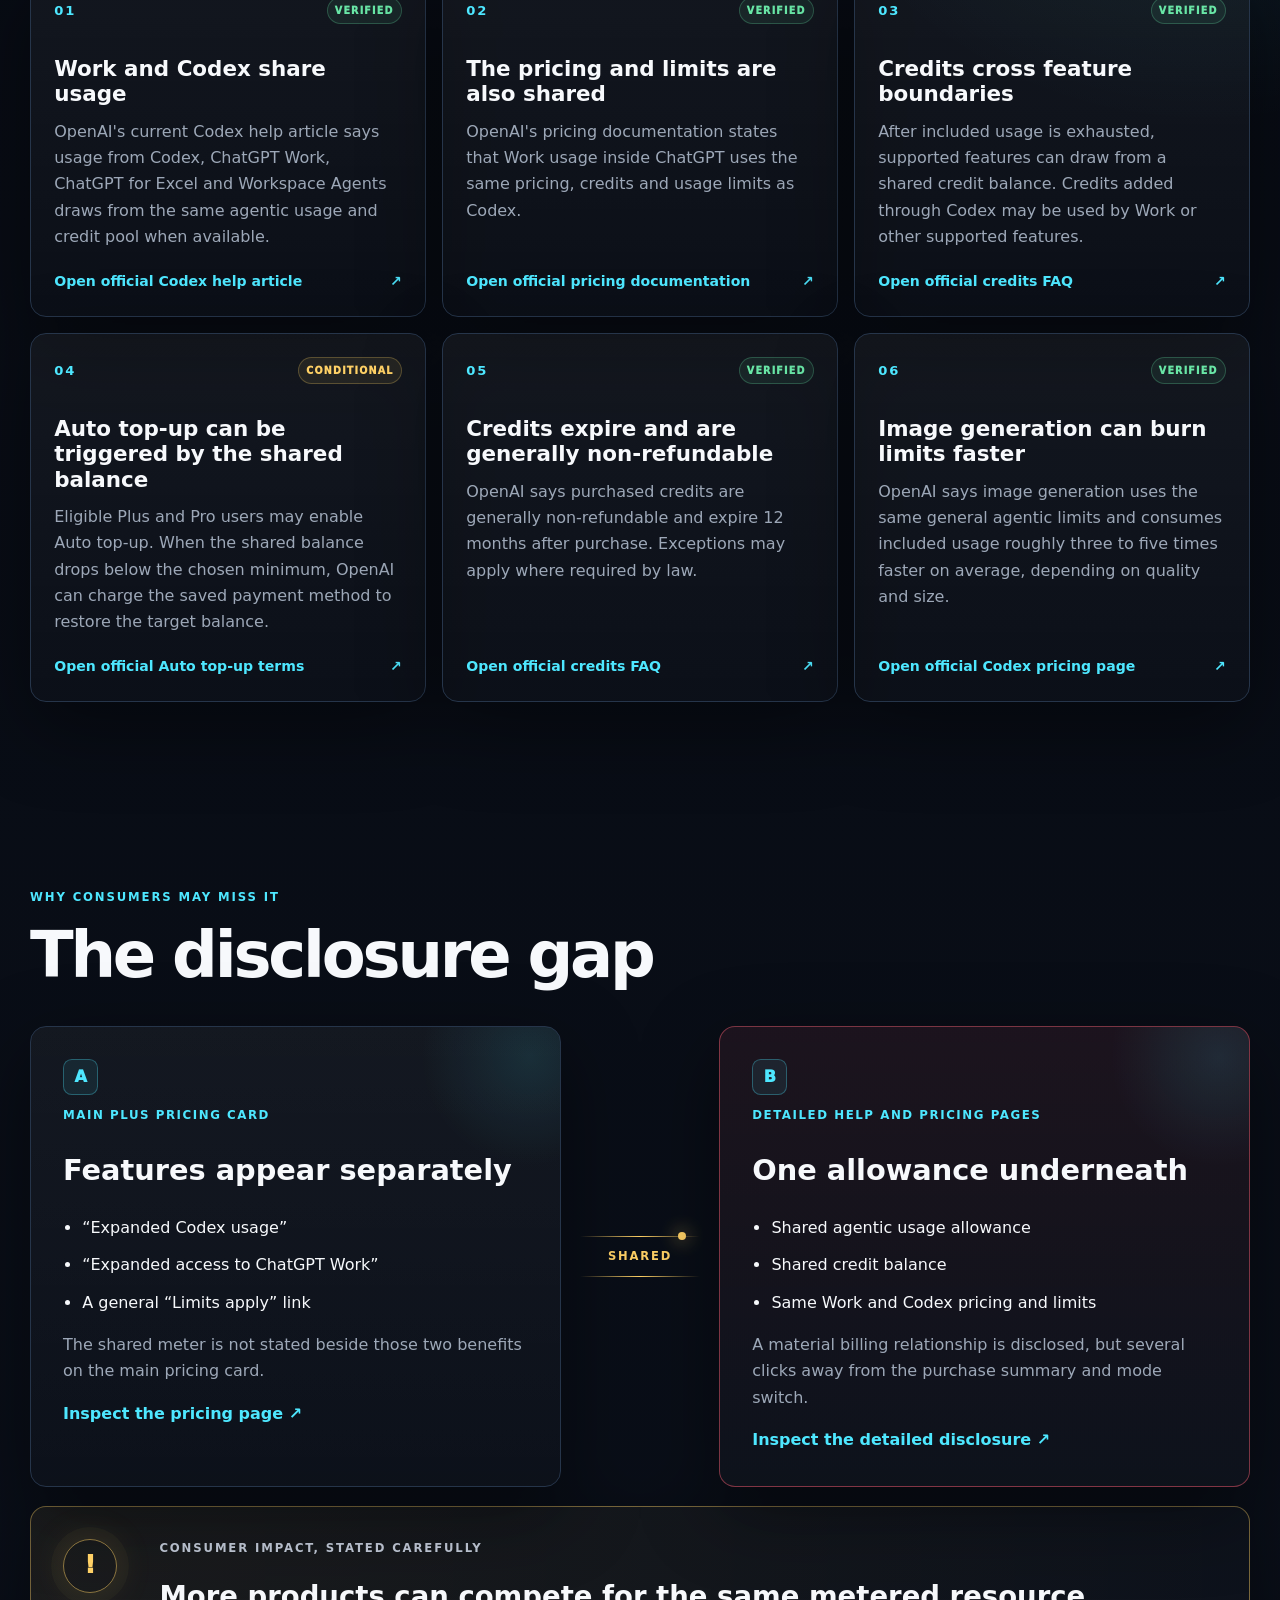
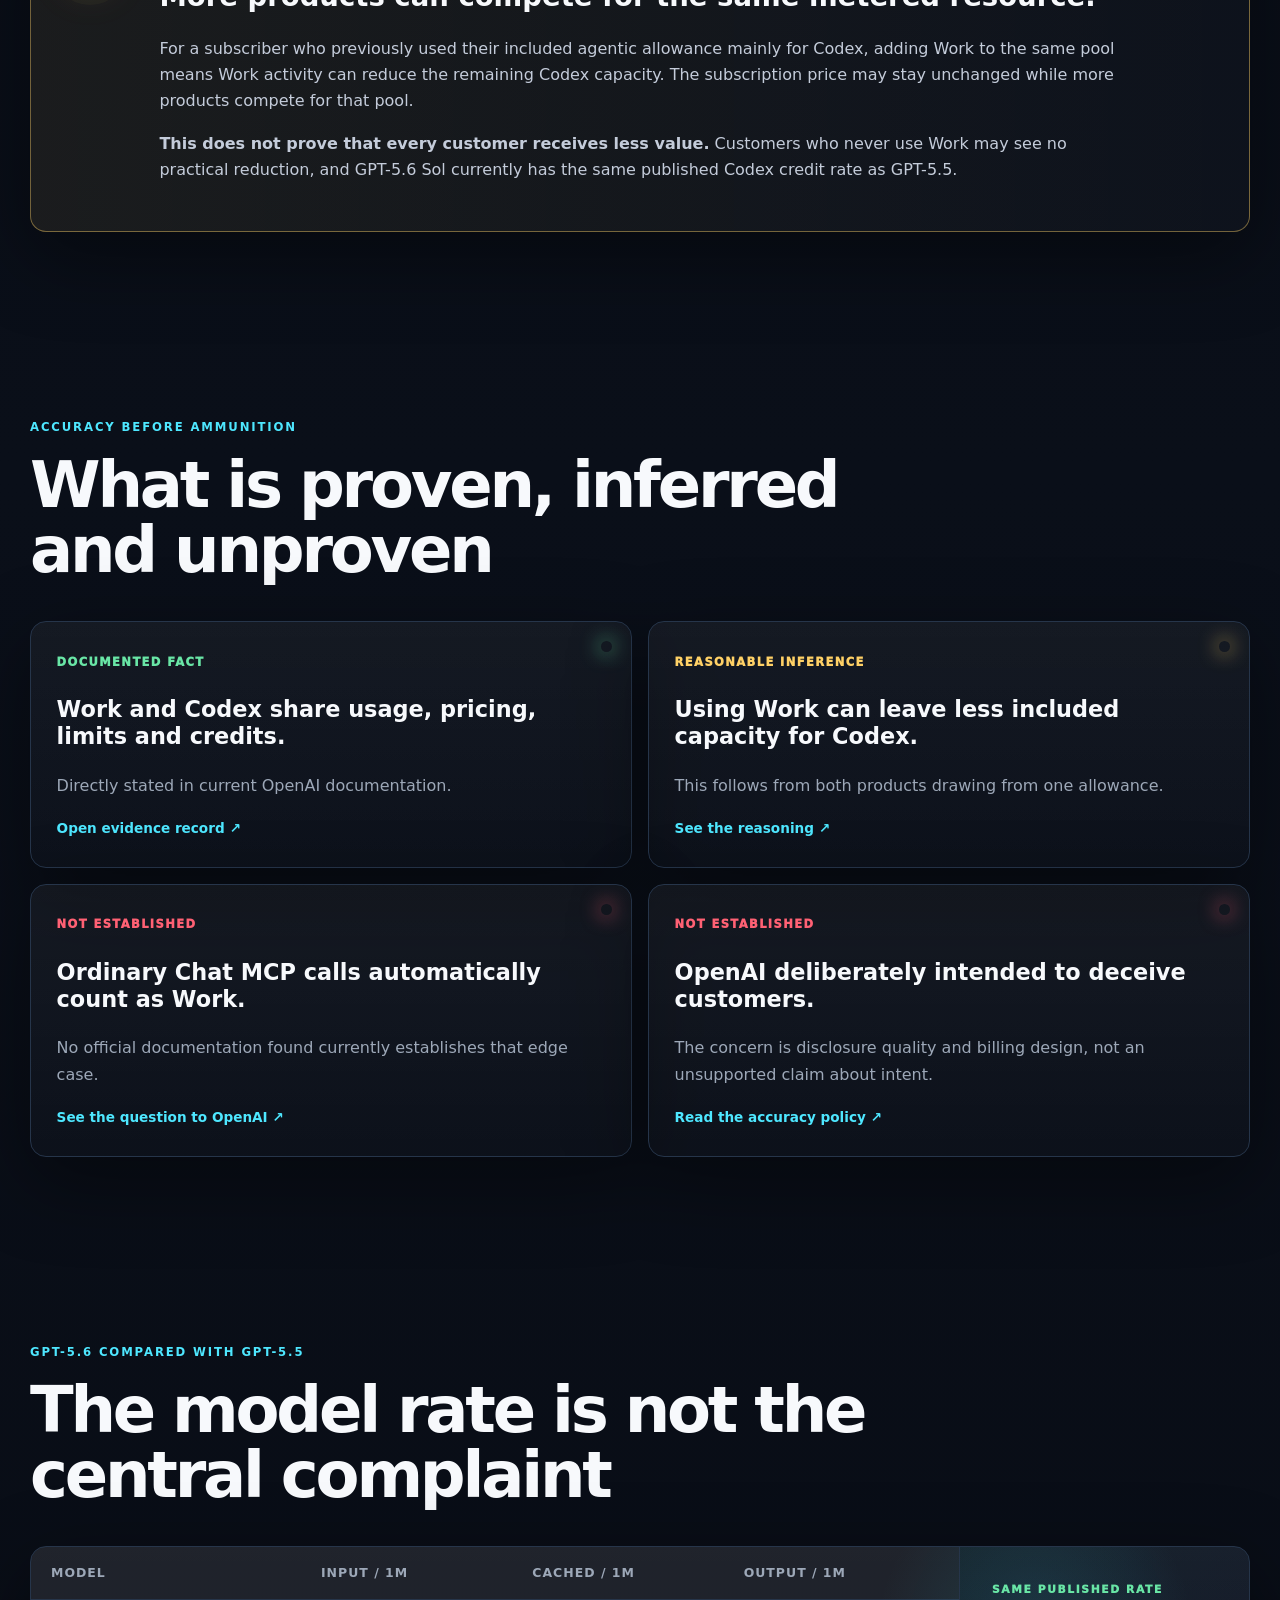
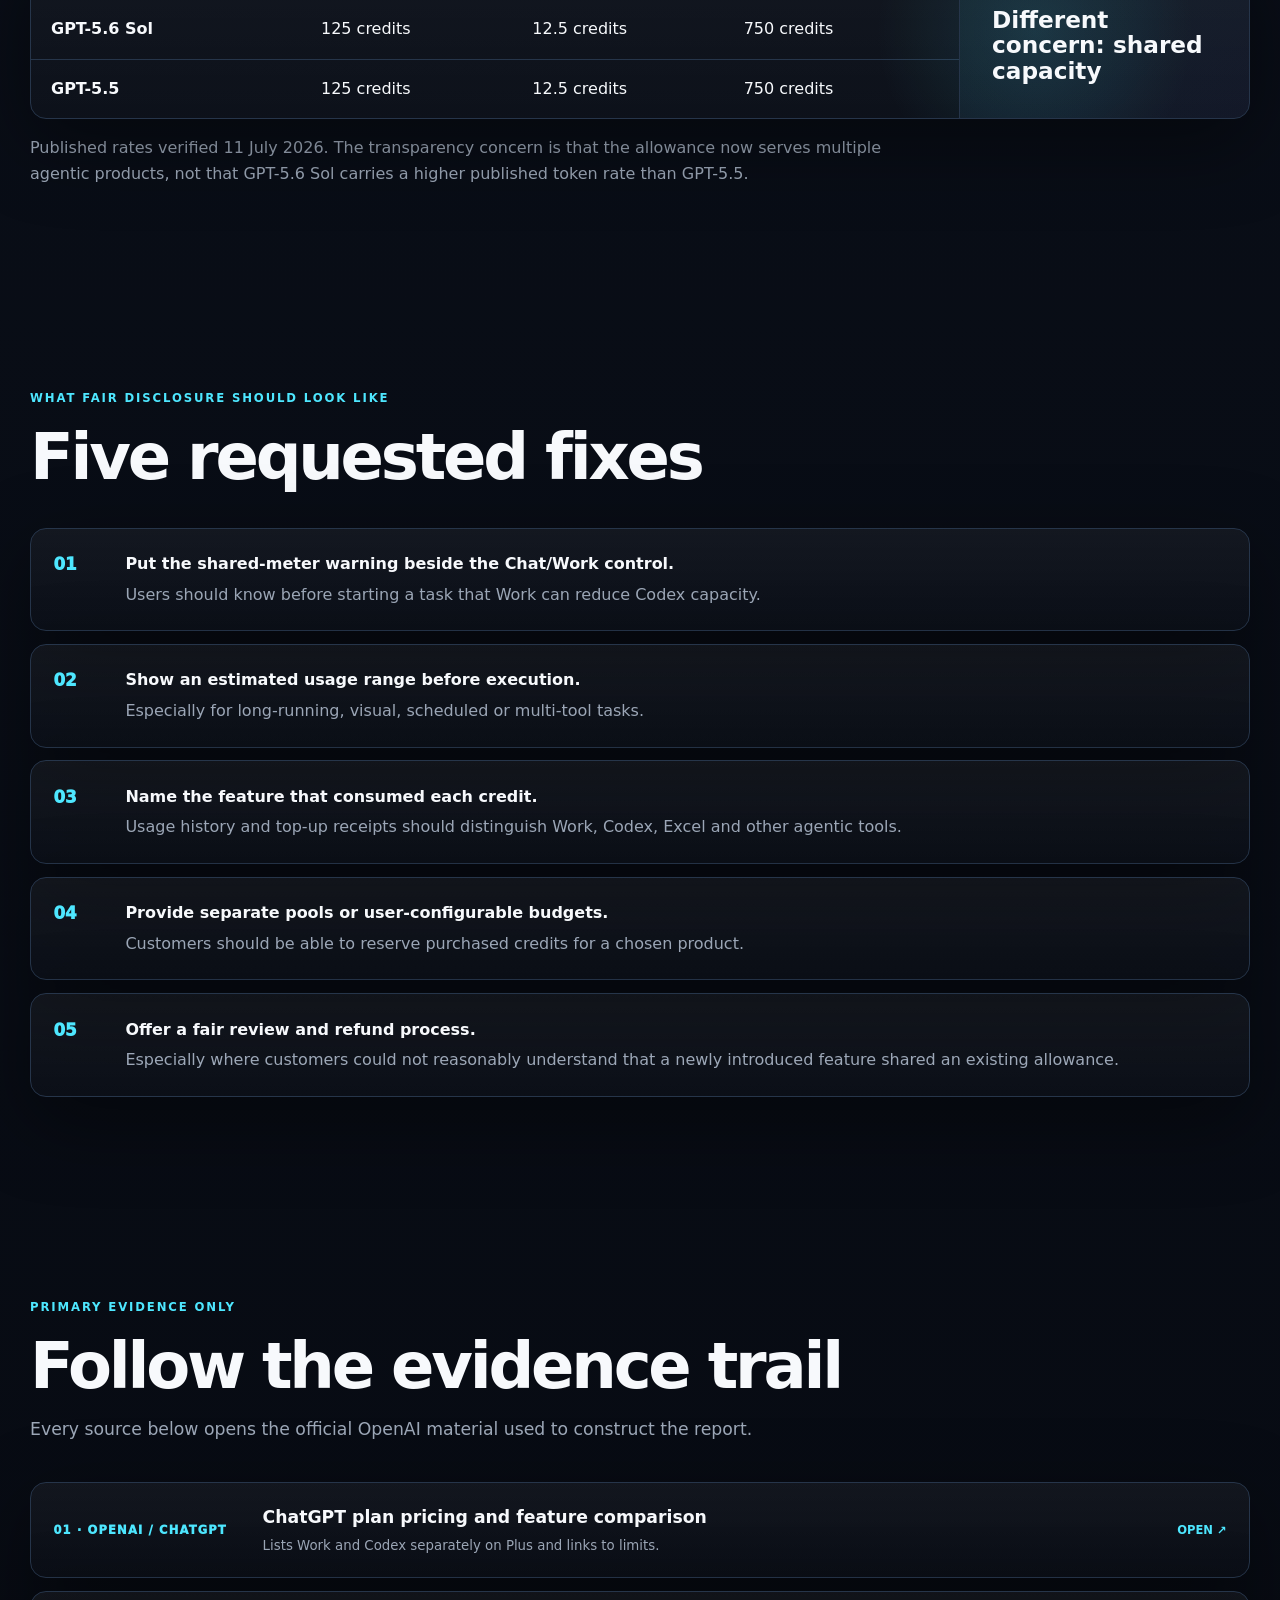
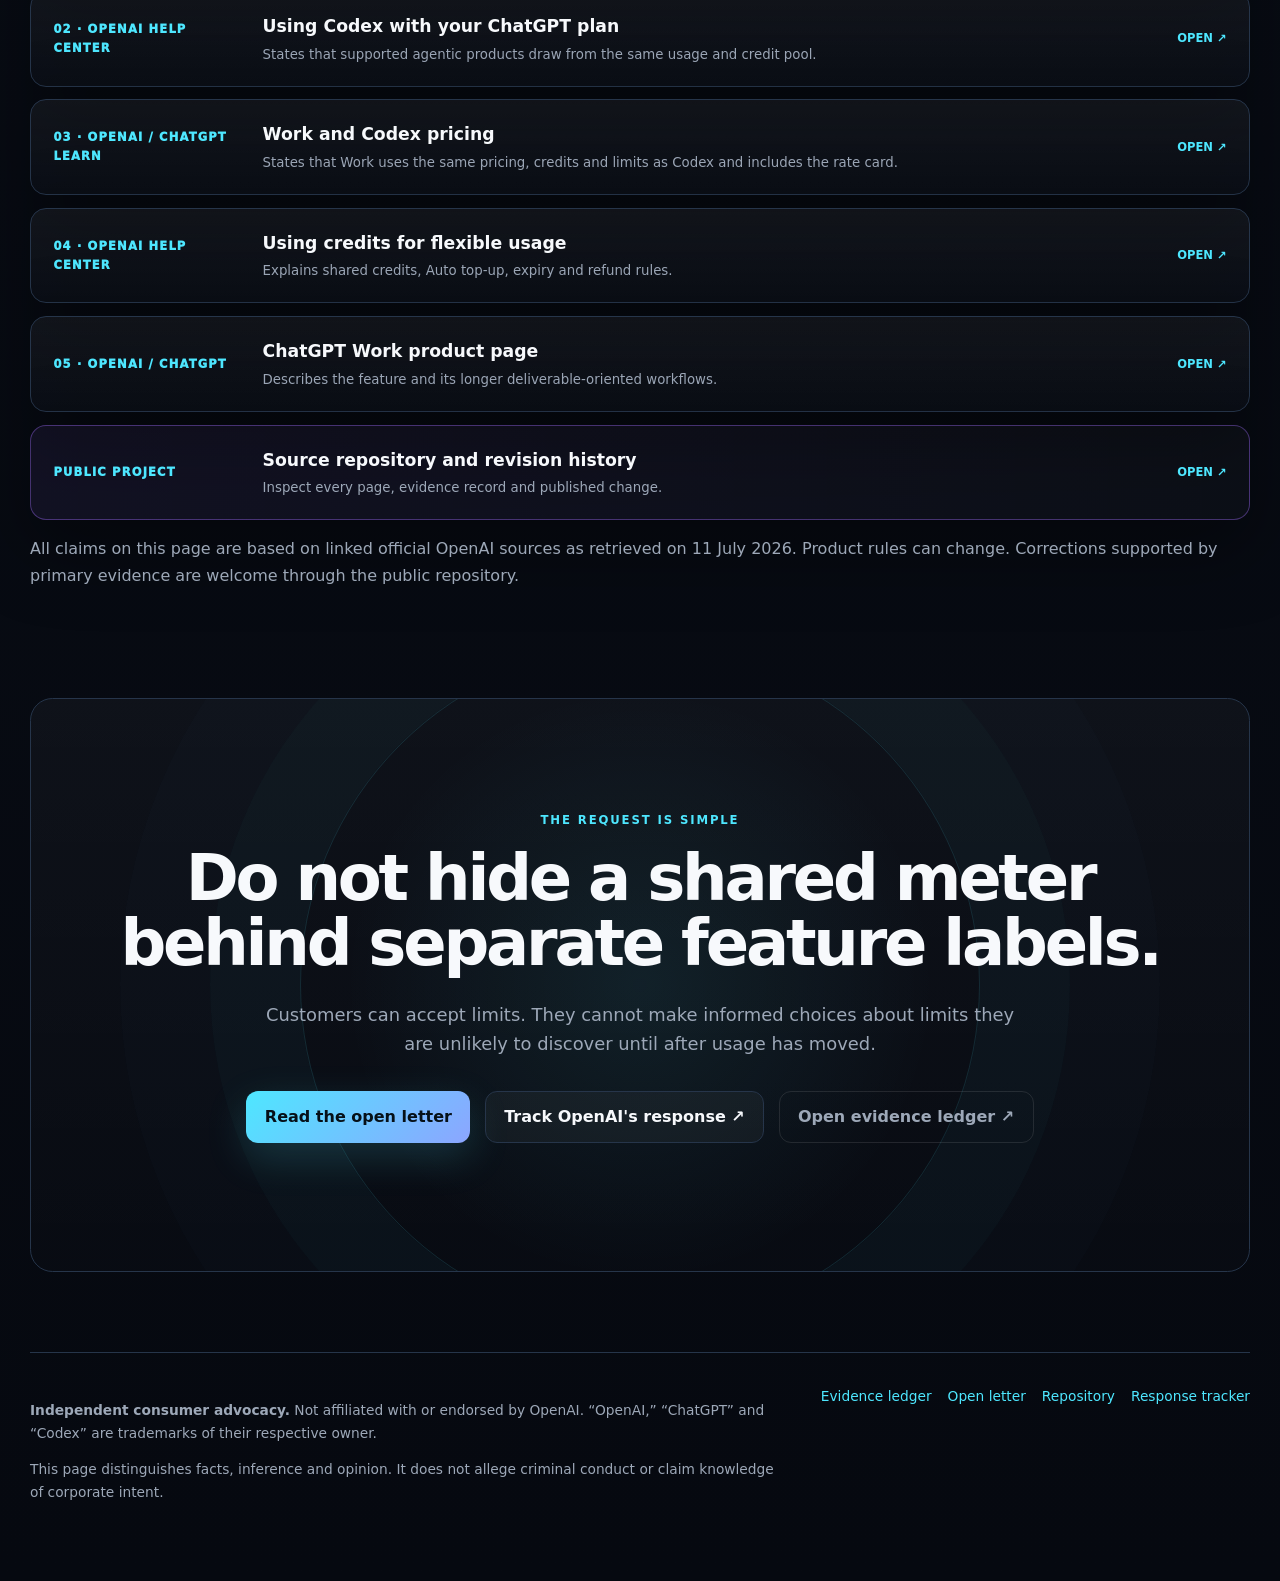
==== commit 5db87955: "Upgrade site with animated evidence dashboard" ====
--- a/index.html
+++ b/index.html
@@ -1,18 +1,19 @@
-﻿<!doctype html>
+<!doctype html>
 <html lang="en-ZA">
 <head>
   <meta charset="utf-8">
   <meta name="viewport" content="width=device-width,initial-scale=1">
   <title>ChatGPT Work Billing Transparency | Work and Codex Share Limits & Credits</title>
-  <meta name="description" content="OpenAI's official documentation says ChatGPT Work and Codex share usage limits, pricing and credits. See the billing facts, auto top-up risk, GPT-5.6 comparison, sources and requested remedies.">
-  <meta name="keywords" content="ChatGPT Work billing, Codex shared usage, ChatGPT Plus credits, GPT-5.6 pricing, ChatGPT Work limits, OpenAI auto top-up, Codex credits, ChatGPT Plus value">
+  <meta name="description" content="OpenAI's official documentation says ChatGPT Work and Codex share usage limits, pricing and credits. See the billing facts, Auto top-up risk, GPT-5.6 comparison, sources and requested remedies.">
+  <meta name="keywords" content="ChatGPT Work billing, Codex shared usage, ChatGPT Plus credits, GPT-5.6 pricing, ChatGPT Work limits, OpenAI Auto top-up, Codex credits, ChatGPT Plus value">
   <meta name="author" content="Independent ChatGPT Billing Transparency Project">
   <meta name="robots" content="index,follow,max-image-preview:large,max-snippet:-1,max-video-preview:-1">
   <link rel="canonical" href="https://kelvinvdm-lgtm.github.io/chatgpt-work-billing-transparency/">
   <link rel="stylesheet" href="styles.css">
+  <script src="app.js" defer></script>
   <meta property="og:type" content="article">
   <meta property="og:title" content="ChatGPT Work and Codex Share One Meter">
-  <meta property="og:description" content="A source-backed public explanation of ChatGPT Work billing, shared Codex limits, credits and auto top-up exposure.">
+  <meta property="og:description" content="A source-backed public explanation of ChatGPT Work billing, shared Codex limits, credits and Auto top-up exposure.">
   <meta property="og:url" content="https://kelvinvdm-lgtm.github.io/chatgpt-work-billing-transparency/">
   <meta property="og:image" content="https://kelvinvdm-lgtm.github.io/chatgpt-work-billing-transparency/og-card.png">
   <meta name="twitter:card" content="summary_large_image">
@@ -24,7 +25,7 @@
     "@context":"https://schema.org",
     "@type":"Article",
     "headline":"ChatGPT Work Billing Transparency: Work and Codex Share Limits and Credits",
-    "description":"A source-backed consumer transparency report on ChatGPT Work, Codex shared usage, credits, auto top-up and GPT-5.6 pricing.",
+    "description":"A source-backed consumer transparency report on ChatGPT Work, Codex shared usage, credits, Auto top-up and GPT-5.6 pricing.",
     "datePublished":"2026-07-11",
     "dateModified":"2026-07-11",
     "author":{"@type":"Organization","name":"Independent ChatGPT Billing Transparency Project"},
@@ -48,200 +49,287 @@
   </script>
 </head>
 <body>
+  <a class="skip-link" href="#facts">Skip to evidence</a>
+
+  <div class="evidence-alert" role="status" aria-label="Evidence status">
+    <span class="alert-beacon" aria-hidden="true"></span>
+    <strong>LIVE EVIDENCE FILE</strong>
+    <div class="ticker-window" aria-hidden="true">
+      <div class="ticker-track">
+        <span>WORK + CODEX SHARE ONE AGENTIC ALLOWANCE</span>
+        <span>SHARED CREDITS CAN CROSS FEATURE BOUNDARIES</span>
+        <span>AUTO TOP-UP APPLIES ONLY WHEN ENABLED</span>
+        <span>EVERY MATERIAL CLAIM LINKS TO PRIMARY EVIDENCE</span>
+        <span>WORK + CODEX SHARE ONE AGENTIC ALLOWANCE</span>
+      </div>
+    </div>
+    <a href="#sources">View sources</a>
+  </div>
+
   <header class="site-header">
     <a class="brand" href="#top" aria-label="Billing transparency home">
-      <span class="brand-mark" aria-hidden="true">â‚µ</span>
+      <span class="brand-mark" aria-hidden="true">₵</span>
       <span>ChatGPT Billing Transparency</span>
     </a>
     <nav aria-label="Main navigation">
       <a href="#facts">Facts</a>
       <a href="#impact">Impact</a>
-      <a href="#sources">Sources</a>
-      <a href="open-letter.html">Open letter</a><a href="#demands">Requested fixes</a>
+      <a href="#ledger">Accuracy ledger</a>
+      <a href="#sources">Evidence</a>
+      <a href="open-letter.html">Open letter</a>
     </nav>
+    <a class="header-cta" href="https://github.com/kelvinvdm-lgtm/chatgpt-work-billing-transparency/issues/1" rel="noopener">Response tracker ↗</a>
   </header>
 
   <main id="top">
     <section class="hero">
-      <p class="eyebrow">Independent consumer transparency report Â· Verified 11 July 2026</p>
-      <h1>ChatGPT Work and Codex<br><span>share one meter.</span></h1>
-      <p class="lede">OpenAI presents ChatGPT Work and Codex as separate Plus features. Its detailed documentation says they draw from the same usage allowance, pricing system and credit pool.</p>
-      <div class="hero-actions">
-        <a class="button primary" href="#facts">See the documented facts</a>
-        <a class="button secondary" href="#sources">Open official sources</a><a class="button secondary" href="open-letter.html">Read the open letter</a>
-      </div>
-      <div class="truth-strip" role="list" aria-label="Key findings">
-        <div role="listitem"><strong>Shared allowance</strong><span>Work + Codex + supported agentic features</span></div>
-        <div role="listitem"><strong>Shared credits</strong><span>Usage can cross product boundaries</span></div>
-        <div role="listitem"><strong>Auto top-up exposure</strong><span>Only when the user has enabled it</span></div>
-      </div>
-    </section>
-
-    <section class="section" id="facts">
-      <div class="section-heading">
-        <p class="eyebrow">What the official documents say</p>
+      <div class="hero-copy reveal">
+        <p class="eyebrow">Independent consumer transparency report · Verified 11 July 2026</p>
+        <h1>Two features.<br><span>One shared meter.</span></h1>
+        <p class="lede">OpenAI presents ChatGPT Work and Codex as separate Plus features. Its detailed documentation says they draw from the same usage allowance, pricing system and credit pool.</p>
+        <div class="hero-actions">
+          <a class="button primary" href="#facts">See the documented facts</a>
+          <a class="button secondary" href="#sources">Open official evidence</a>
+          <a class="button ghost" href="open-letter.html">Read the open letter</a>
+        </div>
+        <div class="hero-proof">
+          <span><b>6</b> documented billing findings</span>
+          <span><b>4</b> official source families</span>
+          <span><b>0</b> unsupported intent claims</span>
+        </div>
+      </div>
+
+      <div class="meter-stage reveal" aria-label="Visual summary of the shared meter">
+        <div class="stage-grid" aria-hidden="true"></div>
+        <div class="orbit orbit-a" aria-hidden="true"></div>
+        <div class="orbit orbit-b" aria-hidden="true"></div>
+        <div class="meter-core">
+          <span class="core-kicker">SHARED AGENTIC POOL</span>
+          <strong>1</strong>
+          <small>allowance underneath</small>
+        </div>
+        <article class="signal-card signal-work">
+          <span>FEATURE A</span>
+          <strong>ChatGPT Work</strong>
+          <small>Draws from shared usage</small>
+        </article>
+        <article class="signal-card signal-codex">
+          <span>FEATURE B</span>
+          <strong>Codex</strong>
+          <small>Draws from shared usage</small>
+        </article>
+        <article class="signal-card signal-credit">
+          <span>BALANCE</span>
+          <strong>Shared credits</strong>
+          <small>Cross-feature consumption</small>
+        </article>
+        <a class="evidence-node node-one" href="https://help.openai.com/en/articles/11369540-codex-in-chatgpt" rel="noopener">Source 01 ↗</a>
+        <a class="evidence-node node-two" href="https://learn.chatgpt.com/docs/pricing" rel="noopener">Source 02 ↗</a>
+      </div>
+    </section>
+
+    <section class="evidence-ribbon" aria-label="Key findings">
+      <a href="#fact-1"><span>01</span><strong>Shared allowance</strong><small>Work + Codex + supported agentic features</small></a>
+      <a href="#fact-3"><span>02</span><strong>Shared credits</strong><small>Usage can cross product boundaries</small></a>
+      <a href="#fact-4"><span>03</span><strong>Auto top-up exposure</strong><small>Only where the user enabled it</small></a>
+      <a href="#ledger"><span>04</span><strong>Fact-checked language</strong><small>Facts, inference and unknowns separated</small></a>
+    </section>
+
+    <section class="section evidence-command" id="facts">
+      <div class="section-heading reveal">
+        <p class="eyebrow">Primary evidence command centre</p>
         <h2>The billing facts</h2>
+        <p>Each card links directly to the official document supporting it. No smoke machine, only receipts.</p>
       </div>
       <div class="card-grid">
-        <article class="card evidence">
-          <span class="number">01</span>
+        <article class="card evidence reveal" id="fact-1">
+          <div class="card-top"><span class="number">01</span><span class="status verified">VERIFIED</span></div>
           <h3>Work and Codex share usage</h3>
           <p>OpenAI's current Codex help article says usage from Codex, ChatGPT Work, ChatGPT for Excel and Workspace Agents draws from the same agentic usage and credit pool when available.</p>
-          <a href="https://help.openai.com/en/articles/11369540-codex-in-chatgpt" rel="noopener">Official Codex help article â†—</a>
-        </article>
-        <article class="card evidence">
-          <span class="number">02</span>
+          <a href="https://help.openai.com/en/articles/11369540-codex-in-chatgpt" rel="noopener">Open official Codex help article <span>↗</span></a>
+        </article>
+        <article class="card evidence reveal" id="fact-2">
+          <div class="card-top"><span class="number">02</span><span class="status verified">VERIFIED</span></div>
           <h3>The pricing and limits are also shared</h3>
           <p>OpenAI's pricing documentation states that Work usage inside ChatGPT uses the same pricing, credits and usage limits as Codex.</p>
-          <a href="https://learn.chatgpt.com/docs/pricing" rel="noopener">Official pricing documentation â†—</a>
-        </article>
-        <article class="card evidence">
-          <span class="number">03</span>
+          <a href="https://learn.chatgpt.com/docs/pricing" rel="noopener">Open official pricing documentation <span>↗</span></a>
+        </article>
+        <article class="card evidence reveal" id="fact-3">
+          <div class="card-top"><span class="number">03</span><span class="status verified">VERIFIED</span></div>
           <h3>Credits cross feature boundaries</h3>
           <p>After included usage is exhausted, supported features can draw from a shared credit balance. Credits added through Codex may be used by Work or other supported features.</p>
-          <a href="https://help.openai.com/en/articles/12642688-using-credits-for-flexible-usage-in-chatgpt-freegopluspro-sora" rel="noopener">Official credits FAQ â†—</a>
-        </article>
-        <article class="card evidence">
-          <span class="number">04</span>
+          <a href="https://help.openai.com/en/articles/12642688-using-credits-for-flexible-usage-in-chatgpt-freegopluspro-sora" rel="noopener">Open official credits FAQ <span>↗</span></a>
+        </article>
+        <article class="card evidence reveal" id="fact-4">
+          <div class="card-top"><span class="number">04</span><span class="status conditional">CONDITIONAL</span></div>
           <h3>Auto top-up can be triggered by the shared balance</h3>
           <p>Eligible Plus and Pro users may enable Auto top-up. When the shared balance drops below the chosen minimum, OpenAI can charge the saved payment method to restore the target balance.</p>
-          <a href="https://help.openai.com/en/articles/12642688-using-credits-for-flexible-usage-in-chatgpt-freegopluspro-sora" rel="noopener">Official Auto top-up terms â†—</a>
-        </article>
-        <article class="card evidence">
-          <span class="number">05</span>
+          <a href="https://help.openai.com/en/articles/12642688-using-credits-for-flexible-usage-in-chatgpt-freegopluspro-sora" rel="noopener">Open official Auto top-up terms <span>↗</span></a>
+        </article>
+        <article class="card evidence reveal" id="fact-5">
+          <div class="card-top"><span class="number">05</span><span class="status verified">VERIFIED</span></div>
           <h3>Credits expire and are generally non-refundable</h3>
           <p>OpenAI says purchased credits are generally non-refundable and expire 12 months after purchase. Exceptions may apply where required by law.</p>
-          <a href="https://help.openai.com/en/articles/12642688-using-credits-for-flexible-usage-in-chatgpt-freegopluspro-sora" rel="noopener">Official credits FAQ â†—</a>
-        </article>
-        <article class="card evidence">
-          <span class="number">06</span>
+          <a href="https://help.openai.com/en/articles/12642688-using-credits-for-flexible-usage-in-chatgpt-freegopluspro-sora" rel="noopener">Open official credits FAQ <span>↗</span></a>
+        </article>
+        <article class="card evidence reveal" id="fact-6">
+          <div class="card-top"><span class="number">06</span><span class="status verified">VERIFIED</span></div>
           <h3>Image generation can burn limits faster</h3>
           <p>OpenAI says image generation uses the same general agentic limits and consumes included usage roughly three to five times faster on average, depending on quality and size.</p>
-          <a href="https://learn.chatgpt.com/docs/pricing" rel="noopener">Official Codex pricing page â†—</a>
+          <a href="https://learn.chatgpt.com/docs/pricing" rel="noopener">Open official Codex pricing page <span>↗</span></a>
         </article>
       </div>
     </section>
 
     <section class="section comparison" id="impact">
-      <div class="section-heading">
+      <div class="section-heading reveal">
         <p class="eyebrow">Why consumers may miss it</p>
         <h2>The disclosure gap</h2>
       </div>
       <div class="comparison-grid">
-        <article class="panel">
+        <article class="panel pricing-card reveal">
+          <div class="panel-icon">A</div>
           <p class="panel-label">Main Plus pricing card</p>
           <h3>Features appear separately</h3>
           <ul>
-            <li>â€œExpanded Codex usageâ€</li>
-            <li>â€œExpanded access to ChatGPT Workâ€</li>
-            <li>A general â€œLimits applyâ€ link</li>
+            <li>“Expanded Codex usage”</li>
+            <li>“Expanded access to ChatGPT Work”</li>
+            <li>A general “Limits apply” link</li>
           </ul>
           <p class="muted">The shared meter is not stated beside those two benefits on the main pricing card.</p>
-        </article>
-        <div class="arrow" aria-hidden="true">â†’</div>
-        <article class="panel alert">
+          <a class="text-link" href="https://chatgpt.com/pricing/" rel="noopener">Inspect the pricing page ↗</a>
+        </article>
+        <div class="transfer-visual" aria-hidden="true"><span></span><b>SHARED</b><span></span></div>
+        <article class="panel alert reveal">
+          <div class="panel-icon">B</div>
           <p class="panel-label">Detailed help and pricing pages</p>
           <h3>One allowance underneath</h3>
           <ul>
             <li>Shared agentic usage allowance</li>
             <li>Shared credit balance</li>
-            <li>Same Work and Codex pricing/limits</li>
+            <li>Same Work and Codex pricing and limits</li>
           </ul>
           <p class="muted">A material billing relationship is disclosed, but several clicks away from the purchase summary and mode switch.</p>
-        </article>
-      </div>
-
-      <div class="impact-callout">
-        <h3>Consumer impact, stated carefully</h3>
-        <p>For a subscriber who previously used their included agentic allowance mainly for Codex, adding Work to the same pool means Work activity can reduce the remaining Codex capacity. The subscription price may stay unchanged while more products compete for the same metered resource.</p>
-        <p><strong>This does not prove that every customer receives less value.</strong> Customers who never use Work may see no practical reduction, and GPT-5.6 Sol currently has the same published Codex credit rate as GPT-5.5.</p>
+          <a class="text-link" href="https://help.openai.com/en/articles/11369540-codex-in-chatgpt" rel="noopener">Inspect the detailed disclosure ↗</a>
+        </article>
+      </div>
+
+      <div class="impact-callout reveal">
+        <div class="callout-beacon" aria-hidden="true"></div>
+        <div>
+          <p class="eyebrow">Consumer impact, stated carefully</p>
+          <h3>More products can compete for the same metered resource.</h3>
+          <p>For a subscriber who previously used their included agentic allowance mainly for Codex, adding Work to the same pool means Work activity can reduce the remaining Codex capacity. The subscription price may stay unchanged while more products compete for that pool.</p>
+          <p><strong>This does not prove that every customer receives less value.</strong> Customers who never use Work may see no practical reduction, and GPT-5.6 Sol currently has the same published Codex credit rate as GPT-5.5.</p>
+        </div>
       </div>
     </section>
 
     <section class="section ledger" id="ledger">
-      <div class="section-heading">
+      <div class="section-heading reveal">
         <p class="eyebrow">Accuracy before ammunition</p>
         <h2>What is proven, inferred and unproven</h2>
       </div>
       <div class="ledger-grid">
-        <article class="ledger-card proven">
-          <span>Documented fact</span>
+        <article class="ledger-card proven reveal">
+          <div class="ledger-light"></div><span>Documented fact</span>
           <h3>Work and Codex share usage, pricing, limits and credits.</h3>
           <p>Directly stated in current OpenAI documentation.</p>
-        </article>
-        <article class="ledger-card inferred">
-          <span>Reasonable inference</span>
+          <a href="evidence.json">Open evidence record ↗</a>
+        </article>
+        <article class="ledger-card inferred reveal">
+          <div class="ledger-light"></div><span>Reasonable inference</span>
           <h3>Using Work can leave less included capacity for Codex.</h3>
           <p>This follows from both products drawing from one allowance.</p>
-        </article>
-        <article class="ledger-card unproven">
-          <span>Not established</span>
+          <a href="#impact">See the reasoning ↗</a>
+        </article>
+        <article class="ledger-card unproven reveal">
+          <div class="ledger-light"></div><span>Not established</span>
           <h3>Ordinary Chat MCP calls automatically count as Work.</h3>
           <p>No official documentation found currently establishes that edge case.</p>
-        </article>
-        <article class="ledger-card unproven">
-          <span>Not established</span>
+          <a href="open-letter.html">See the question to OpenAI ↗</a>
+        </article>
+        <article class="ledger-card unproven reveal">
+          <div class="ledger-light"></div><span>Not established</span>
           <h3>OpenAI deliberately intended to deceive customers.</h3>
-          <p>The concern here is disclosure quality and billing design, not an unsupported claim about intent.</p>
-        </article>
-      </div>
-    </section>
-
-    <section class="section" id="model-comparison">
-      <div class="section-heading">
+          <p>The concern is disclosure quality and billing design, not an unsupported claim about intent.</p>
+          <a href="open-letter.html">Read the accuracy policy ↗</a>
+        </article>
+      </div>
+    </section>
+
+    <section class="section model-section" id="model-comparison">
+      <div class="section-heading reveal">
         <p class="eyebrow">GPT-5.6 compared with GPT-5.5</p>
         <h2>The model rate is not the central complaint</h2>
       </div>
-      <div class="rate-table" role="table" aria-label="Published Codex credit rates">
-        <div class="rate-row header" role="row"><span>Model</span><span>Input / 1M</span><span>Cached / 1M</span><span>Output / 1M</span></div>
-        <div class="rate-row" role="row"><strong>GPT-5.6 Sol</strong><span>125 credits</span><span>12.5 credits</span><span>750 credits</span></div>
-        <div class="rate-row" role="row"><strong>GPT-5.5</strong><span>125 credits</span><span>12.5 credits</span><span>750 credits</span></div>
+      <div class="rate-shell reveal">
+        <div class="rate-glow" aria-hidden="true"></div>
+        <div class="rate-table" role="table" aria-label="Published Codex credit rates">
+          <div class="rate-row header" role="row"><span>Model</span><span>Input / 1M</span><span>Cached / 1M</span><span>Output / 1M</span></div>
+          <div class="rate-row" role="row"><strong>GPT-5.6 Sol</strong><span>125 credits</span><span>12.5 credits</span><span>750 credits</span></div>
+          <div class="rate-row" role="row"><strong>GPT-5.5</strong><span>125 credits</span><span>12.5 credits</span><span>750 credits</span></div>
+        </div>
+        <div class="rate-verdict"><span>SAME PUBLISHED RATE</span><strong>Different concern: shared capacity</strong></div>
       </div>
       <p class="table-note">Published rates verified 11 July 2026. The transparency concern is that the allowance now serves multiple agentic products, not that GPT-5.6 Sol carries a higher published token rate than GPT-5.5.</p>
     </section>
 
     <section class="section demands" id="demands">
-      <div class="section-heading">
+      <div class="section-heading reveal">
         <p class="eyebrow">What fair disclosure should look like</p>
         <h2>Five requested fixes</h2>
       </div>
       <ol class="demand-list">
-        <li><strong>Put the shared-meter warning beside the Chat/Work control.</strong><span>Users should know before starting a task that Work can reduce Codex capacity.</span></li>
-        <li><strong>Show an estimated usage range before execution.</strong><span>Especially for long-running, visual, scheduled or multi-tool tasks.</span></li>
-        <li><strong>Name the feature that consumed each credit.</strong><span>Usage history and top-up receipts should distinguish Work, Codex, Excel and other agentic tools.</span></li>
-        <li><strong>Provide separate pools or user-configurable budgets.</strong><span>Customers should be able to reserve purchased credits for a chosen product.</span></li>
-        <li><strong>Offer a fair review and refund process.</strong><span>Especially where customers could not reasonably understand that a newly introduced feature shared an existing allowance.</span></li>
+        <li class="reveal"><strong>Put the shared-meter warning beside the Chat/Work control.</strong><span>Users should know before starting a task that Work can reduce Codex capacity.</span></li>
+        <li class="reveal"><strong>Show an estimated usage range before execution.</strong><span>Especially for long-running, visual, scheduled or multi-tool tasks.</span></li>
+        <li class="reveal"><strong>Name the feature that consumed each credit.</strong><span>Usage history and top-up receipts should distinguish Work, Codex, Excel and other agentic tools.</span></li>
+        <li class="reveal"><strong>Provide separate pools or user-configurable budgets.</strong><span>Customers should be able to reserve purchased credits for a chosen product.</span></li>
+        <li class="reveal"><strong>Offer a fair review and refund process.</strong><span>Especially where customers could not reasonably understand that a newly introduced feature shared an existing allowance.</span></li>
       </ol>
     </section>
 
     <section class="section sources" id="sources">
-      <div class="section-heading">
+      <div class="section-heading reveal">
         <p class="eyebrow">Primary evidence only</p>
-        <h2>Official sources</h2>
+        <h2>Follow the evidence trail</h2>
+        <p>Every source below opens the official OpenAI material used to construct the report.</p>
       </div>
       <div class="source-list">
-        <a href="https://chatgpt.com/pricing/" rel="noopener"><span>OpenAI / ChatGPT</span><strong>ChatGPT plan pricing and feature comparison</strong><small>Lists Work and Codex separately on Plus; links to limits.</small></a>
-        <a href="https://help.openai.com/en/articles/11369540-codex-in-chatgpt" rel="noopener"><span>OpenAI Help Center</span><strong>Using Codex with your ChatGPT plan</strong><small>States that supported agentic products draw from the same usage and credit pool.</small></a>
-        <a href="https://learn.chatgpt.com/docs/pricing" rel="noopener"><span>OpenAI / ChatGPT Learn</span><strong>Work and Codex pricing</strong><small>States that Work uses the same pricing, credits and limits as Codex; includes the rate card.</small></a>
-        <a href="https://help.openai.com/en/articles/12642688-using-credits-for-flexible-usage-in-chatgpt-freegopluspro-sora" rel="noopener"><span>OpenAI Help Center</span><strong>Using credits for flexible usage</strong><small>Explains shared credits, Auto top-up, expiry and refund rules.</small></a>
-        <a href="https://chatgpt.com/work/" rel="noopener"><span>OpenAI / ChatGPT</span><strong>ChatGPT Work product page</strong><small>Describes the feature and its longer deliverable-oriented workflows.</small></a>
-      </div>
-      <p class="source-note">All claims on this page are based on the linked official OpenAI sources as retrieved on 11 July 2026. Product rules can change. Corrections supported by primary evidence are welcome through the public repository.</p>
-    </section>
-
-    <section class="final-cta">
+        <a class="reveal" href="https://chatgpt.com/pricing/" rel="noopener"><span>01 · OpenAI / ChatGPT</span><strong>ChatGPT plan pricing and feature comparison</strong><small>Lists Work and Codex separately on Plus and links to limits.</small><b>OPEN ↗</b></a>
+        <a class="reveal" href="https://help.openai.com/en/articles/11369540-codex-in-chatgpt" rel="noopener"><span>02 · OpenAI Help Center</span><strong>Using Codex with your ChatGPT plan</strong><small>States that supported agentic products draw from the same usage and credit pool.</small><b>OPEN ↗</b></a>
+        <a class="reveal" href="https://learn.chatgpt.com/docs/pricing" rel="noopener"><span>03 · OpenAI / ChatGPT Learn</span><strong>Work and Codex pricing</strong><small>States that Work uses the same pricing, credits and limits as Codex and includes the rate card.</small><b>OPEN ↗</b></a>
+        <a class="reveal" href="https://help.openai.com/en/articles/12642688-using-credits-for-flexible-usage-in-chatgpt-freegopluspro-sora" rel="noopener"><span>04 · OpenAI Help Center</span><strong>Using credits for flexible usage</strong><small>Explains shared credits, Auto top-up, expiry and refund rules.</small><b>OPEN ↗</b></a>
+        <a class="reveal" href="https://chatgpt.com/work/" rel="noopener"><span>05 · OpenAI / ChatGPT</span><strong>ChatGPT Work product page</strong><small>Describes the feature and its longer deliverable-oriented workflows.</small><b>OPEN ↗</b></a>
+        <a class="reveal project-source" href="https://github.com/kelvinvdm-lgtm/chatgpt-work-billing-transparency" rel="noopener"><span>PUBLIC PROJECT</span><strong>Source repository and revision history</strong><small>Inspect every page, evidence record and published change.</small><b>OPEN ↗</b></a>
+      </div>
+      <p class="source-note">All claims on this page are based on linked official OpenAI sources as retrieved on 11 July 2026. Product rules can change. Corrections supported by primary evidence are welcome through the public repository.</p>
+    </section>
+
+    <section class="final-cta reveal">
+      <div class="cta-rings" aria-hidden="true"></div>
       <p class="eyebrow">The request is simple</p>
       <h2>Do not hide a shared meter behind separate feature labels.</h2>
       <p>Customers can accept limits. They cannot make informed choices about limits they are unlikely to discover until after usage has moved.</p>
-      <a class="button primary" href="https://github.com/kelvinvdm-lgtm/chatgpt-work-billing-transparency/issues" rel="noopener">Submit evidence or a correction â†—</a>
+      <div class="hero-actions centred">
+        <a class="button primary" href="open-letter.html">Read the open letter</a>
+        <a class="button secondary" href="https://github.com/kelvinvdm-lgtm/chatgpt-work-billing-transparency/issues/1" rel="noopener">Track OpenAI's response ↗</a>
+        <a class="button ghost" href="evidence.json">Open evidence ledger ↗</a>
+      </div>
     </section>
   </main>
 
   <footer>
-    <p><strong>Independent consumer advocacy.</strong> Not affiliated with or endorsed by OpenAI. â€œOpenAI,â€ â€œChatGPTâ€ and â€œCodexâ€ are trademarks of their respective owner.</p>
-    <p>This page distinguishes facts, inference and opinion. It does not allege criminal conduct or claim knowledge of corporate intent.</p>
-    <p><a href="evidence.json">Machine-readable evidence ledger</a> Â· <a href="https://github.com/kelvinvdm-lgtm/chatgpt-work-billing-transparency">Public source repository</a></p>
+    <div>
+      <p><strong>Independent consumer advocacy.</strong> Not affiliated with or endorsed by OpenAI. “OpenAI,” “ChatGPT” and “Codex” are trademarks of their respective owner.</p>
+      <p>This page distinguishes facts, inference and opinion. It does not allege criminal conduct or claim knowledge of corporate intent.</p>
+    </div>
+    <div class="footer-links">
+      <a href="evidence.json">Evidence ledger</a>
+      <a href="open-letter.html">Open letter</a>
+      <a href="https://github.com/kelvinvdm-lgtm/chatgpt-work-billing-transparency">Repository</a>
+      <a href="https://github.com/kelvinvdm-lgtm/chatgpt-work-billing-transparency/issues/1">Response tracker</a>
+    </div>
   </footer>
 </body>
 </html>
-
--- a/styles.css
+++ b/styles.css
@@ -1 +1,3 @@
-:root{--bg:#080b12;--panel:#111722;--panel2:#151d2a;--text:#f4f7fb;--muted:#a9b3c3;--line:#283448;--cyan:#4ee7ff;--blue:#5b8cff;--amber:#ffcc66;--red:#ff6b7a;--green:#69e6a6;--shadow:0 24px 80px rgba(0,0,0,.35);font-family:Inter,ui-sans-serif,system-ui,-apple-system,BlinkMacSystemFont,"Segoe UI",sans-serif;color-scheme:dark}*{box-sizing:border-box}html{scroll-behavior:smooth}body{margin:0;background:radial-gradient(circle at 15% -10%,rgba(91,140,255,.18),transparent 32rem),radial-gradient(circle at 100% 20%,rgba(78,231,255,.1),transparent 28rem),var(--bg);color:var(--text);line-height:1.65}a{color:inherit}.site-header{position:sticky;top:0;z-index:20;display:flex;justify-content:space-between;align-items:center;padding:1rem clamp(1rem,4vw,4rem);background:rgba(8,11,18,.86);backdrop-filter:blur(18px);border-bottom:1px solid rgba(255,255,255,.08)}.brand{display:flex;align-items:center;gap:.75rem;text-decoration:none;font-weight:800;letter-spacing:-.02em}.brand-mark{display:grid;place-items:center;width:2.1rem;height:2.1rem;border:1px solid rgba(78,231,255,.55);border-radius:50%;color:var(--cyan);box-shadow:0 0 24px rgba(78,231,255,.16)}nav{display:flex;gap:1.3rem}nav a{text-decoration:none;color:var(--muted);font-size:.92rem}nav a:hover{color:var(--text)}main{overflow:hidden}.hero,.section,.final-cta,footer{width:min(1180px,calc(100% - 2rem));margin-inline:auto}.hero{padding:clamp(5rem,10vw,9rem) 0 4rem}.eyebrow{text-transform:uppercase;letter-spacing:.16em;font-size:.76rem;font-weight:800;color:var(--cyan);margin:0 0 1rem}.hero h1{font-size:clamp(3rem,8vw,7rem);line-height:.94;letter-spacing:-.065em;margin:0;max-width:1050px}.hero h1 span{color:transparent;background:linear-gradient(90deg,var(--cyan),#a2b8ff 52%,var(--amber));-webkit-background-clip:text;background-clip:text}.lede{max-width:850px;font-size:clamp(1.15rem,2.2vw,1.55rem);color:#c7cfdb;margin:2rem 0}.hero-actions{display:flex;gap:1rem;flex-wrap:wrap}.button{display:inline-flex;align-items:center;justify-content:center;min-height:3.1rem;padding:.75rem 1.15rem;border-radius:.8rem;text-decoration:none;font-weight:800}.primary{background:linear-gradient(135deg,var(--cyan),#8da6ff);color:#071018;box-shadow:0 12px 40px rgba(78,231,255,.16)}.secondary{border:1px solid var(--line);background:rgba(255,255,255,.025)}.truth-strip{display:grid;grid-template-columns:repeat(3,1fr);margin-top:4rem;border:1px solid var(--line);border-radius:1rem;overflow:hidden;background:rgba(255,255,255,.025)}.truth-strip div{padding:1.35rem 1.5rem}.truth-strip div+div{border-left:1px solid var(--line)}.truth-strip strong,.truth-strip span{display:block}.truth-strip span{color:var(--muted);font-size:.9rem;margin-top:.25rem}.section{padding:5.5rem 0}.section-heading{max-width:800px;margin-bottom:2rem}.section h2,.final-cta h2{font-size:clamp(2.1rem,5vw,4.4rem);line-height:1.02;letter-spacing:-.045em;margin:.2rem 0}.card-grid{display:grid;grid-template-columns:repeat(3,1fr);gap:1rem}.card,.panel,.impact-callout,.ledger-card,.rate-table,.source-list a,.demand-list li{border:1px solid var(--line);background:linear-gradient(180deg,rgba(255,255,255,.045),rgba(255,255,255,.018));box-shadow:var(--shadow)}.card{padding:1.45rem;border-radius:1rem;min-height:300px;display:flex;flex-direction:column}.card .number{color:var(--cyan);font-weight:900;font-size:.82rem;letter-spacing:.14em}.card h3{font-size:1.28rem;line-height:1.2;margin:2rem 0 .75rem}.card p{color:var(--muted);margin:0 0 1.2rem}.card a{margin-top:auto;color:var(--cyan);text-decoration:none;font-weight:750;font-size:.9rem}.comparison-grid{display:grid;grid-template-columns:1fr auto 1fr;gap:1.2rem;align-items:stretch}.panel{border-radius:1rem;padding:2rem}.panel.alert{border-color:rgba(255,107,122,.45);background:linear-gradient(180deg,rgba(255,107,122,.08),rgba(255,255,255,.018))}.panel-label{font-size:.78rem;text-transform:uppercase;letter-spacing:.13em;color:var(--cyan);font-weight:800}.panel h3{font-size:1.7rem;line-height:1.1}.panel ul{padding-left:1.2rem}.panel li{margin:.7rem 0}.muted,.table-note,.source-note{color:var(--muted)}.arrow{display:grid;place-items:center;font-size:2.8rem;color:var(--amber)}.impact-callout{margin-top:1rem;border-radius:1rem;padding:2rem;border-color:rgba(255,204,102,.42)}.impact-callout h3{font-size:1.6rem;margin-top:0}.impact-callout p{max-width:950px;color:#c4ccda}.ledger-grid{display:grid;grid-template-columns:repeat(2,1fr);gap:1rem}.ledger-card{border-radius:1rem;padding:1.6rem}.ledger-card span{font-size:.74rem;font-weight:900;letter-spacing:.12em;text-transform:uppercase}.ledger-card h3{font-size:1.35rem;line-height:1.22}.ledger-card p{color:var(--muted);margin-bottom:0}.proven span{color:var(--green)}.inferred span{color:var(--amber)}.unproven span{color:var(--red)}.rate-table{border-radius:1rem;overflow:hidden}.rate-row{display:grid;grid-template-columns:1.3fr repeat(3,1fr);gap:1rem;padding:1rem 1.25rem;border-top:1px solid var(--line)}.rate-row:first-child{border-top:0}.rate-row.header{background:rgba(255,255,255,.06);font-weight:800;color:var(--muted);font-size:.82rem;text-transform:uppercase;letter-spacing:.08em}.table-note{max-width:900px}.demand-list{list-style:none;padding:0;counter-reset:demand;display:grid;gap:.8rem}.demand-list li{counter-increment:demand;display:grid;grid-template-columns:3rem 1fr;gap:.25rem 1rem;border-radius:1rem;padding:1.35rem}.demand-list li:before{content:counter(demand,decimal-leading-zero);grid-row:1/3;color:var(--cyan);font-weight:900}.demand-list strong,.demand-list span{grid-column:2}.demand-list span{color:var(--muted)}.source-list{display:grid;gap:.8rem}.source-list a{display:grid;grid-template-columns:180px 1fr;gap:.2rem 1.2rem;border-radius:1rem;padding:1.2rem 1.35rem;text-decoration:none}.source-list a:hover{border-color:rgba(78,231,255,.6)}.source-list span{grid-row:1/3;color:var(--cyan);font-size:.75rem;text-transform:uppercase;letter-spacing:.1em;font-weight:900}.source-list strong{font-size:1.08rem}.source-list small{color:var(--muted)}.final-cta{padding:6rem 0 7rem;text-align:center}.final-cta p:not(.eyebrow){max-width:750px;margin:1.5rem auto 2rem;color:var(--muted);font-size:1.12rem}footer{border-top:1px solid var(--line);padding:2rem 0 4rem;color:var(--muted);font-size:.88rem}footer a{color:var(--cyan)}@media(max-width:900px){nav{display:none}.card-grid{grid-template-columns:repeat(2,1fr)}.truth-strip{grid-template-columns:1fr}.truth-strip div+div{border-left:0;border-top:1px solid var(--line)}.comparison-grid{grid-template-columns:1fr}.arrow{transform:rotate(90deg)}.ledger-grid{grid-template-columns:1fr}.source-list a{grid-template-columns:1fr}.source-list span{grid-row:auto}.rate-row{grid-template-columns:1.2fr 1fr}.rate-row span:nth-child(3),.rate-row span:nth-child(4){display:none}}@media(max-width:620px){.site-header{padding:.85rem 1rem}.brand{font-size:.88rem}.hero{padding-top:4rem}.card-grid{grid-template-columns:1fr}.section{padding:4rem 0}.panel,.impact-callout{padding:1.35rem}.source-list a{padding:1rem}.hero-actions .button{width:100%}}+:root{--bg:#060910;--bg2:#0a0f19;--panel:#101722;--panel2:#141e2d;--text:#f7f9fc;--muted:#9da8b8;--line:#26354a;--cyan:#4ee7ff;--blue:#6f8cff;--violet:#a06cff;--amber:#ffd166;--red:#ff6174;--green:#69e6a6;--shadow:0 24px 80px rgba(0,0,0,.42);font-family:Inter,ui-sans-serif,system-ui,-apple-system,BlinkMacSystemFont,"Segoe UI",sans-serif;color-scheme:dark}*{box-sizing:border-box}html{scroll-behavior:smooth}body{margin:0;background:radial-gradient(circle at 12% -10%,rgba(111,140,255,.22),transparent 31rem),radial-gradient(circle at 94% 16%,rgba(78,231,255,.12),transparent 28rem),linear-gradient(180deg,var(--bg),var(--bg2) 46%,var(--bg));color:var(--text);line-height:1.65;overflow-x:hidden}body:before{content:"";position:fixed;inset:0;pointer-events:none;background-image:linear-gradient(rgba(255,255,255,.018) 1px,transparent 1px),linear-gradient(90deg,rgba(255,255,255,.018) 1px,transparent 1px);background-size:48px 48px;mask-image:linear-gradient(to bottom,rgba(0,0,0,.7),transparent 72%);z-index:-1}a{color:inherit}.skip-link{position:fixed;left:1rem;top:-5rem;z-index:100;background:var(--cyan);color:#041018;padding:.7rem 1rem;border-radius:.6rem;font-weight:900}.skip-link:focus{top:1rem}.evidence-alert{position:relative;z-index:40;display:grid;grid-template-columns:auto auto 1fr auto;align-items:center;gap:.7rem;min-height:38px;padding:.35rem clamp(1rem,4vw,4rem);background:linear-gradient(90deg,#14233a,#0d1a2a 55%,#14233a);border-bottom:1px solid rgba(78,231,255,.28);font-size:.72rem;letter-spacing:.08em}.alert-beacon{width:.58rem;height:.58rem;border-radius:50%;background:var(--red);box-shadow:0 0 0 0 rgba(255,97,116,.7);animation:beacon 1.7s infinite}.evidence-alert strong{color:#fff;white-space:nowrap}.evidence-alert>a{color:var(--cyan);text-decoration:none;font-weight:900;white-space:nowrap}.ticker-window{overflow:hidden;mask-image:linear-gradient(90deg,transparent,#000 5%,#000 95%,transparent)}.ticker-track{display:flex;gap:3rem;width:max-content;color:#cbd6e5;animation:ticker 28s linear infinite}.ticker-track span{white-space:nowrap}.site-header{position:sticky;top:0;z-index:30;display:flex;justify-content:space-between;align-items:center;gap:1.2rem;padding:1rem clamp(1rem,4vw,4rem);background:rgba(6,9,16,.86);backdrop-filter:blur(20px);border-bottom:1px solid rgba(255,255,255,.08)}.brand{display:flex;align-items:center;gap:.75rem;text-decoration:none;font-weight:850;letter-spacing:-.025em}.brand-mark{display:grid;place-items:center;width:2.2rem;height:2.2rem;border:1px solid rgba(78,231,255,.65);border-radius:50%;color:var(--cyan);background:radial-gradient(circle,rgba(78,231,255,.14),transparent 65%);box-shadow:0 0 28px rgba(78,231,255,.16)}nav{display:flex;gap:1.2rem}nav a{text-decoration:none;color:var(--muted);font-size:.88rem;font-weight:700}nav a:hover{color:var(--text)}.header-cta{padding:.58rem .8rem;border:1px solid rgba(78,231,255,.28);border-radius:.55rem;text-decoration:none;color:var(--cyan);font-size:.78rem;font-weight:900;background:rgba(78,231,255,.05)}main{overflow:hidden}.hero,.section,.final-cta,footer,.evidence-ribbon{width:min(1220px,calc(100% - 2rem));margin-inline:auto}.hero{display:grid;grid-template-columns:1.08fr .92fr;gap:clamp(2rem,5vw,5rem);align-items:center;padding:clamp(4.5rem,8vw,8rem) 0 4rem;min-height:770px}.eyebrow{text-transform:uppercase;letter-spacing:.16em;font-size:.73rem;font-weight:900;color:var(--cyan);margin:0 0 1rem}.hero h1{font-size:clamp(3.7rem,7.7vw,7.1rem);line-height:.91;letter-spacing:-.07em;margin:0;max-width:820px}.hero h1 span,.section h2 span{color:transparent;background:linear-gradient(90deg,var(--cyan),#a5b6ff 52%,var(--amber));-webkit-background-clip:text;background-clip:text}.lede{max-width:760px;font-size:clamp(1.08rem,2vw,1.42rem);color:#c6cfdb;margin:2rem 0}.hero-actions{display:flex;gap:.9rem;flex-wrap:wrap}.button{display:inline-flex;align-items:center;justify-content:center;min-height:3.15rem;padding:.76rem 1.15rem;border-radius:.75rem;text-decoration:none;font-weight:850;transition:transform .22s ease,border-color .22s ease,box-shadow .22s ease}.button:hover{transform:translateY(-2px)}.primary{background:linear-gradient(135deg,var(--cyan),#8ca5ff);color:#061018;box-shadow:0 14px 40px rgba(78,231,255,.17)}.secondary{border:1px solid var(--line);background:rgba(255,255,255,.035)}.secondary:hover,.ghost:hover{border-color:rgba(78,231,255,.55)}.ghost{border:1px solid rgba(255,255,255,.1);background:transparent;color:var(--muted)}.hero-proof{display:flex;gap:1.1rem;flex-wrap:wrap;margin-top:2rem;color:var(--muted);font-size:.82rem}.hero-proof span{padding:.65rem .8rem;border:1px solid rgba(255,255,255,.08);border-radius:.65rem;background:rgba(255,255,255,.025)}.hero-proof b{color:var(--text);font-size:1rem}.meter-stage{position:relative;min-height:590px;border:1px solid rgba(78,231,255,.2);border-radius:1.5rem;background:radial-gradient(circle at center,rgba(78,231,255,.08),transparent 30%),linear-gradient(180deg,rgba(255,255,255,.035),rgba(255,255,255,.012));box-shadow:var(--shadow),inset 0 0 60px rgba(78,231,255,.035);overflow:hidden}.stage-grid{position:absolute;inset:0;background-image:linear-gradient(rgba(78,231,255,.045) 1px,transparent 1px),linear-gradient(90deg,rgba(78,231,255,.045) 1px,transparent 1px);background-size:34px 34px;mask-image:radial-gradient(circle,#000 35%,transparent 82%)}.meter-stage:before{content:"LIVE SYSTEM MAP";position:absolute;left:1.15rem;top:1rem;font-size:.68rem;letter-spacing:.18em;color:var(--cyan);font-weight:900}.meter-stage:after{content:"PRIMARY SOURCES CONNECTED";position:absolute;right:1.15rem;bottom:1rem;font-size:.63rem;letter-spacing:.13em;color:var(--green);font-weight:900}.orbit{position:absolute;left:50%;top:50%;translate:-50% -50%;border:1px solid rgba(78,231,255,.24);border-radius:50%;animation:spin 18s linear infinite}.orbit:before,.orbit:after{content:"";position:absolute;width:.62rem;height:.62rem;border-radius:50%;background:var(--cyan);box-shadow:0 0 18px var(--cyan)}.orbit:before{left:10%;top:17%}.orbit:after{right:5%;bottom:31%;background:var(--amber);box-shadow:0 0 18px var(--amber)}.orbit-a{width:390px;height:390px}.orbit-b{width:510px;height:510px;animation-direction:reverse;animation-duration:27s;border-style:dashed}.meter-core{position:absolute;left:50%;top:50%;translate:-50% -50%;display:grid;place-items:center;width:180px;height:180px;border-radius:50%;text-align:center;background:radial-gradient(circle at 35% 28%,rgba(255,255,255,.18),rgba(78,231,255,.08) 34%,rgba(7,14,24,.96) 68%);border:1px solid rgba(78,231,255,.6);box-shadow:0 0 70px rgba(78,231,255,.22),inset 0 0 35px rgba(78,231,255,.1);animation:corepulse 3.2s ease-in-out infinite}.meter-core strong{font-size:4.6rem;line-height:.7}.meter-core small{color:var(--muted)}.core-kicker{font-size:.58rem;letter-spacing:.13em;color:var(--cyan);font-weight:900}.signal-card{position:absolute;width:190px;padding:1rem;border:1px solid var(--line);border-radius:.8rem;background:rgba(10,17,28,.92);box-shadow:0 18px 40px rgba(0,0,0,.3);backdrop-filter:blur(12px);animation:float 4.5s ease-in-out infinite}.signal-card span{display:block;color:var(--cyan);font-size:.62rem;letter-spacing:.14em;font-weight:900}.signal-card strong,.signal-card small{display:block}.signal-card small{color:var(--muted)}.signal-work{left:5%;top:18%}.signal-codex{right:5%;top:22%;animation-delay:-1.2s}.signal-credit{left:12%;bottom:13%;animation-delay:-2.4s}.evidence-node{position:absolute;padding:.45rem .62rem;border-radius:.48rem;background:#16263c;border:1px solid rgba(78,231,255,.28);color:var(--cyan);font-size:.68rem;font-weight:850;text-decoration:none;box-shadow:0 0 24px rgba(78,231,255,.08)}.node-one{right:10%;bottom:17%}.node-two{right:18%;bottom:8%}.evidence-ribbon{display:grid;grid-template-columns:repeat(4,1fr);border:1px solid var(--line);border-radius:1rem;overflow:hidden;background:linear-gradient(90deg,rgba(78,231,255,.045),rgba(111,140,255,.04));box-shadow:var(--shadow)}.evidence-ribbon a{position:relative;padding:1.25rem 1.35rem;text-decoration:none;transition:background .2s ease}.evidence-ribbon a:hover{background:rgba(78,231,255,.07)}.evidence-ribbon a+a{border-left:1px solid var(--line)}.evidence-ribbon span{color:var(--cyan);font-size:.7rem;font-weight:900;letter-spacing:.12em}.evidence-ribbon strong,.evidence-ribbon small{display:block}.evidence-ribbon small{color:var(--muted);margin-top:.2rem}.section{padding:5.8rem 0}.section-heading{max-width:850px;margin-bottom:2.4rem}.section-heading>p:not(.eyebrow){color:var(--muted);font-size:1.08rem}.section h2,.final-cta h2{font-size:clamp(2.2rem,5vw,4.7rem);line-height:1.01;letter-spacing:-.05em;margin:.2rem 0}.card-grid{display:grid;grid-template-columns:repeat(3,1fr);gap:1rem}.card,.panel,.impact-callout,.ledger-card,.rate-table,.source-list a,.demand-list li{border:1px solid var(--line);background:linear-gradient(180deg,rgba(255,255,255,.047),rgba(255,255,255,.016));box-shadow:var(--shadow)}.card{position:relative;padding:1.45rem;border-radius:1rem;min-height:330px;display:flex;flex-direction:column;overflow:hidden;transition:transform .25s ease,border-color .25s ease,box-shadow .25s ease}.card:before{content:"";position:absolute;inset:0;background:linear-gradient(110deg,transparent 25%,rgba(78,231,255,.05) 48%,transparent 70%);translate:-100% 0;transition:translate .7s ease}.card:hover{transform:translateY(-6px);border-color:rgba(78,231,255,.42);box-shadow:0 30px 90px rgba(0,0,0,.5),0 0 38px rgba(78,231,255,.07)}.card:hover:before{translate:100% 0}.card-top{display:flex;justify-content:space-between;align-items:center}.card .number{color:var(--cyan);font-weight:900;font-size:.82rem;letter-spacing:.14em}.status{font-size:.6rem;letter-spacing:.12em;font-weight:950;padding:.28rem .45rem;border-radius:999px}.verified{color:var(--green);background:rgba(105,230,166,.08);border:1px solid rgba(105,230,166,.25)}.conditional{color:var(--amber);background:rgba(255,209,102,.08);border:1px solid rgba(255,209,102,.25)}.card h3{font-size:1.34rem;line-height:1.18;margin:2rem 0 .75rem}.card p{color:var(--muted);margin:0 0 1.2rem}.card>a{margin-top:auto;display:flex;justify-content:space-between;gap:.5rem;color:var(--cyan);text-decoration:none;font-weight:800;font-size:.88rem}.comparison-grid{display:grid;grid-template-columns:1fr 120px 1fr;gap:1.2rem;align-items:stretch}.panel{position:relative;border-radius:1rem;padding:2rem;overflow:hidden}.panel:before{content:"";position:absolute;right:-80px;top:-80px;width:220px;height:220px;border-radius:50%;background:radial-gradient(circle,rgba(78,231,255,.11),transparent 70%)}.panel.alert{border-color:rgba(255,97,116,.45);background:linear-gradient(180deg,rgba(255,97,116,.08),rgba(255,255,255,.018))}.panel-icon{display:grid;place-items:center;width:2.2rem;height:2.2rem;border-radius:.55rem;background:rgba(78,231,255,.08);border:1px solid rgba(78,231,255,.3);color:var(--cyan);font-weight:950}.panel-label{font-size:.74rem;text-transform:uppercase;letter-spacing:.13em;color:var(--cyan);font-weight:900}.panel h3{font-size:1.8rem;line-height:1.08}.panel ul{padding-left:1.2rem}.panel li{margin:.7rem 0}.muted,.table-note,.source-note{color:var(--muted)}.text-link{color:var(--cyan);text-decoration:none;font-weight:850}.transfer-visual{display:grid;place-items:center;align-content:center;gap:.65rem;color:var(--amber)}.transfer-visual span{display:block;width:100%;height:1px;background:linear-gradient(90deg,transparent,var(--amber),transparent);position:relative}.transfer-visual span:first-child:after{content:"";position:absolute;right:12%;top:-4px;width:8px;height:8px;border-radius:50%;background:var(--amber);box-shadow:0 0 18px var(--amber);animation:transfer 2.2s ease-in-out infinite}.transfer-visual b{font-size:.72rem;letter-spacing:.16em}.impact-callout{display:grid;grid-template-columns:74px 1fr;gap:1.4rem;align-items:start;margin-top:1.2rem;border-radius:1rem;padding:2rem;border-color:rgba(255,209,102,.42);background:linear-gradient(90deg,rgba(255,209,102,.07),rgba(255,255,255,.018))}.callout-beacon{width:54px;height:54px;border-radius:50%;border:1px solid rgba(255,209,102,.5);box-shadow:0 0 0 12px rgba(255,209,102,.03),0 0 40px rgba(255,209,102,.13);position:relative}.callout-beacon:after{content:"!";position:absolute;inset:0;display:grid;place-items:center;color:var(--amber);font-size:1.5rem;font-weight:950;animation:blink 1.7s steps(2,end) infinite}.impact-callout h3{font-size:1.72rem;margin:.2rem 0 .7rem}.impact-callout p{max-width:960px;color:#c4ccda}.ledger-grid{display:grid;grid-template-columns:repeat(2,1fr);gap:1rem}.ledger-card{position:relative;border-radius:1rem;padding:1.6rem;overflow:hidden}.ledger-light{position:absolute;right:1.2rem;top:1.2rem;width:.66rem;height:.66rem;border-radius:50%;box-shadow:0 0 20px currentColor}.ledger-card span{font-size:.72rem;font-weight:950;letter-spacing:.12em;text-transform:uppercase}.ledger-card h3{font-size:1.4rem;line-height:1.2}.ledger-card p{color:var(--muted)}.ledger-card a{color:var(--cyan);text-decoration:none;font-weight:800;font-size:.85rem}.proven{color:var(--green)}.proven h3,.proven p{color:var(--text)}.proven p{color:var(--muted)}.inferred{color:var(--amber)}.inferred h3,.inferred p{color:var(--text)}.inferred p{color:var(--muted)}.unproven{color:var(--red)}.unproven h3,.unproven p{color:var(--text)}.unproven p{color:var(--muted)}.rate-shell{position:relative;display:grid;grid-template-columns:1fr 290px;border:1px solid var(--line);border-radius:1rem;overflow:hidden;box-shadow:var(--shadow);background:linear-gradient(180deg,rgba(255,255,255,.045),rgba(255,255,255,.018))}.rate-glow{position:absolute;right:4%;top:50%;translate:0 -50%;width:330px;height:330px;border-radius:50%;background:radial-gradient(circle,rgba(78,231,255,.12),transparent 68%);pointer-events:none}.rate-table{border:0;border-radius:0;box-shadow:none;background:transparent}.rate-row{display:grid;grid-template-columns:1.3fr repeat(3,1fr);gap:1rem;padding:1rem 1.25rem;border-top:1px solid var(--line)}.rate-row:first-child{border-top:0}.rate-row.header{background:rgba(255,255,255,.055);font-weight:850;color:var(--muted);font-size:.78rem;text-transform:uppercase;letter-spacing:.08em}.rate-verdict{position:relative;z-index:1;display:flex;flex-direction:column;justify-content:center;padding:2rem;border-left:1px solid var(--line);background:linear-gradient(135deg,rgba(78,231,255,.06),rgba(111,140,255,.06))}.rate-verdict span{color:var(--green);font-size:.67rem;letter-spacing:.15em;font-weight:950}.rate-verdict strong{font-size:1.45rem;line-height:1.1;margin-top:.5rem}.table-note{max-width:900px}.demand-list{list-style:none;padding:0;counter-reset:demand;display:grid;gap:.8rem}.demand-list li{counter-increment:demand;display:grid;grid-template-columns:3.5rem 1fr;gap:.25rem 1rem;border-radius:1rem;padding:1.4rem;transition:transform .22s ease,border-color .22s ease}.demand-list li:hover{transform:translateX(6px);border-color:rgba(78,231,255,.38)}.demand-list li:before{content:counter(demand,decimal-leading-zero);grid-row:1/3;color:var(--cyan);font-weight:950;font-size:1.05rem}.demand-list strong,.demand-list span{grid-column:2}.demand-list span{color:var(--muted)}.source-list{display:grid;gap:.8rem}.source-list a{display:grid;grid-template-columns:190px 1fr auto;gap:.2rem 1.2rem;align-items:center;border-radius:1rem;padding:1.25rem 1.4rem;text-decoration:none;transition:transform .22s ease,border-color .22s ease,background .22s ease}.source-list a:hover{transform:translateX(6px);border-color:rgba(78,231,255,.6);background:linear-gradient(90deg,rgba(78,231,255,.07),rgba(255,255,255,.02))}.source-list span{grid-row:1/3;color:var(--cyan);font-size:.72rem;text-transform:uppercase;letter-spacing:.1em;font-weight:950}.source-list strong{font-size:1.08rem}.source-list small{color:var(--muted)}.source-list b{grid-column:3;grid-row:1/3;color:var(--cyan);font-size:.72rem}.source-list .project-source{border-color:rgba(160,108,255,.38);background:linear-gradient(90deg,rgba(160,108,255,.07),rgba(255,255,255,.018))}.final-cta{position:relative;padding:7rem 2rem 8rem;text-align:center;border:1px solid var(--line);border-radius:1.4rem;margin-bottom:5rem;background:radial-gradient(circle at center,rgba(78,231,255,.08),transparent 44%),linear-gradient(180deg,rgba(255,255,255,.035),rgba(255,255,255,.012));overflow:hidden}.cta-rings{position:absolute;left:50%;top:50%;translate:-50% -50%;width:680px;height:680px;border:1px solid rgba(78,231,255,.13);border-radius:50%;box-shadow:0 0 0 90px rgba(78,231,255,.018),0 0 0 180px rgba(111,140,255,.012);animation:spin 40s linear infinite;pointer-events:none}.final-cta>*:not(.cta-rings){position:relative;z-index:1}.final-cta p:not(.eyebrow){max-width:760px;margin:1.5rem auto 2rem;color:var(--muted);font-size:1.12rem}.centred{justify-content:center}footer{display:grid;grid-template-columns:1fr auto;gap:2rem;border-top:1px solid var(--line);padding:2rem 0 4rem;color:var(--muted);font-size:.86rem}.footer-links{display:flex;gap:1rem;flex-wrap:wrap;align-content:start}.footer-links a,footer a{color:var(--cyan);text-decoration:none}.reveal{opacity:0;transform:translateY(24px);transition:opacity .7s ease,transform .7s ease}.reveal.visible{opacity:1;transform:none}@keyframes beacon{0%{box-shadow:0 0 0 0 rgba(255,97,116,.68)}70%{box-shadow:0 0 0 9px rgba(255,97,116,0)}100%{box-shadow:0 0 0 0 rgba(255,97,116,0)}}@keyframes ticker{to{transform:translateX(-52%)}}@keyframes spin{to{rotate:360deg}}@keyframes corepulse{0%,100%{box-shadow:0 0 55px rgba(78,231,255,.16),inset 0 0 28px rgba(78,231,255,.09)}50%{box-shadow:0 0 90px rgba(78,231,255,.28),inset 0 0 42px rgba(78,231,255,.16)}}@keyframes float{0%,100%{transform:translateY(0)}50%{transform:translateY(-9px)}}@keyframes transfer{0%{transform:translateX(-70px);opacity:0}25%{opacity:1}75%{opacity:1}100%{transform:translateX(70px);opacity:0}}@keyframes blink{0%,45%{opacity:1}46%,100%{opacity:.25}}@media(max-width:1080px){.hero{grid-template-columns:1fr;min-height:auto}.meter-stage{min-height:570px}.card-grid{grid-template-columns:repeat(2,1fr)}nav{display:none}.comparison-grid{grid-template-columns:1fr}.transfer-visual{min-height:76px}.transfer-visual span{width:100px;rotate:90deg}.rate-shell{grid-template-columns:1fr}.rate-verdict{border-left:0;border-top:1px solid var(--line)}.source-list a{grid-template-columns:150px 1fr auto}.evidence-ribbon{grid-template-columns:repeat(2,1fr)}.evidence-ribbon a:nth-child(3){border-left:0;border-top:1px solid var(--line)}.evidence-ribbon a:nth-child(4){border-top:1px solid var(--line)}}@media(max-width:760px){.evidence-alert{grid-template-columns:auto 1fr auto}.evidence-alert strong{display:none}.site-header{padding:.85rem 1rem}.header-cta{display:none}.brand{font-size:.9rem}.hero{padding-top:4rem}.hero h1{font-size:clamp(3rem,14vw,5rem)}.meter-stage{min-height:520px}.orbit-a{width:280px;height:280px}.orbit-b{width:400px;height:400px}.meter-core{width:150px;height:150px}.meter-core strong{font-size:3.8rem}.signal-card{width:160px;padding:.8rem}.signal-work{left:3%;top:15%}.signal-codex{right:3%;top:18%}.signal-credit{left:6%;bottom:12%}.evidence-node{font-size:.6rem}.card-grid,.ledger-grid{grid-template-columns:1fr}.section{padding:4.4rem 0}.impact-callout{grid-template-columns:1fr}.rate-row{grid-template-columns:1.15fr 1fr}.rate-row span:nth-child(3),.rate-row span:nth-child(4){display:none}.source-list a{grid-template-columns:1fr}.source-list span,.source-list b{grid-row:auto;grid-column:auto}.evidence-ribbon{grid-template-columns:1fr}.evidence-ribbon a+a{border-left:0;border-top:1px solid var(--line)}footer{grid-template-columns:1fr}.final-cta{padding:5rem 1.2rem 6rem}}@media(max-width:520px){.ticker-window{display:none}.evidence-alert{grid-template-columns:auto 1fr}.evidence-alert>a{justify-self:end}.hero-actions .button{width:100%}.hero-proof{display:grid}.meter-stage{min-height:460px}.orbit-b{width:350px;height:350px}.signal-card{font-size:.8rem;width:145px}.signal-work{top:13%}.signal-codex{top:20%}.signal-credit{bottom:8%}.node-one{right:4%;bottom:22%}.node-two{right:7%;bottom:12%}.source-list a{padding:1rem}.panel,.impact-callout{padding:1.35rem}}@media(prefers-reduced-motion:reduce){html{scroll-behavior:auto}*,*:before,*:after{animation:none!important;transition:none!important}.reveal{opacity:1;transform:none}.ticker-track{transform:none}}
+
+.letter-page .hero{display:block;min-height:auto;max-width:980px;padding-top:5.5rem}.letter-page .hero h1{max-width:900px}.letter-page .impact-callout{display:block}.letter-page .demand-list{max-width:1000px}.letter-page .source-list{max-width:1000px}.letter-page .final-cta{margin-top:4rem}
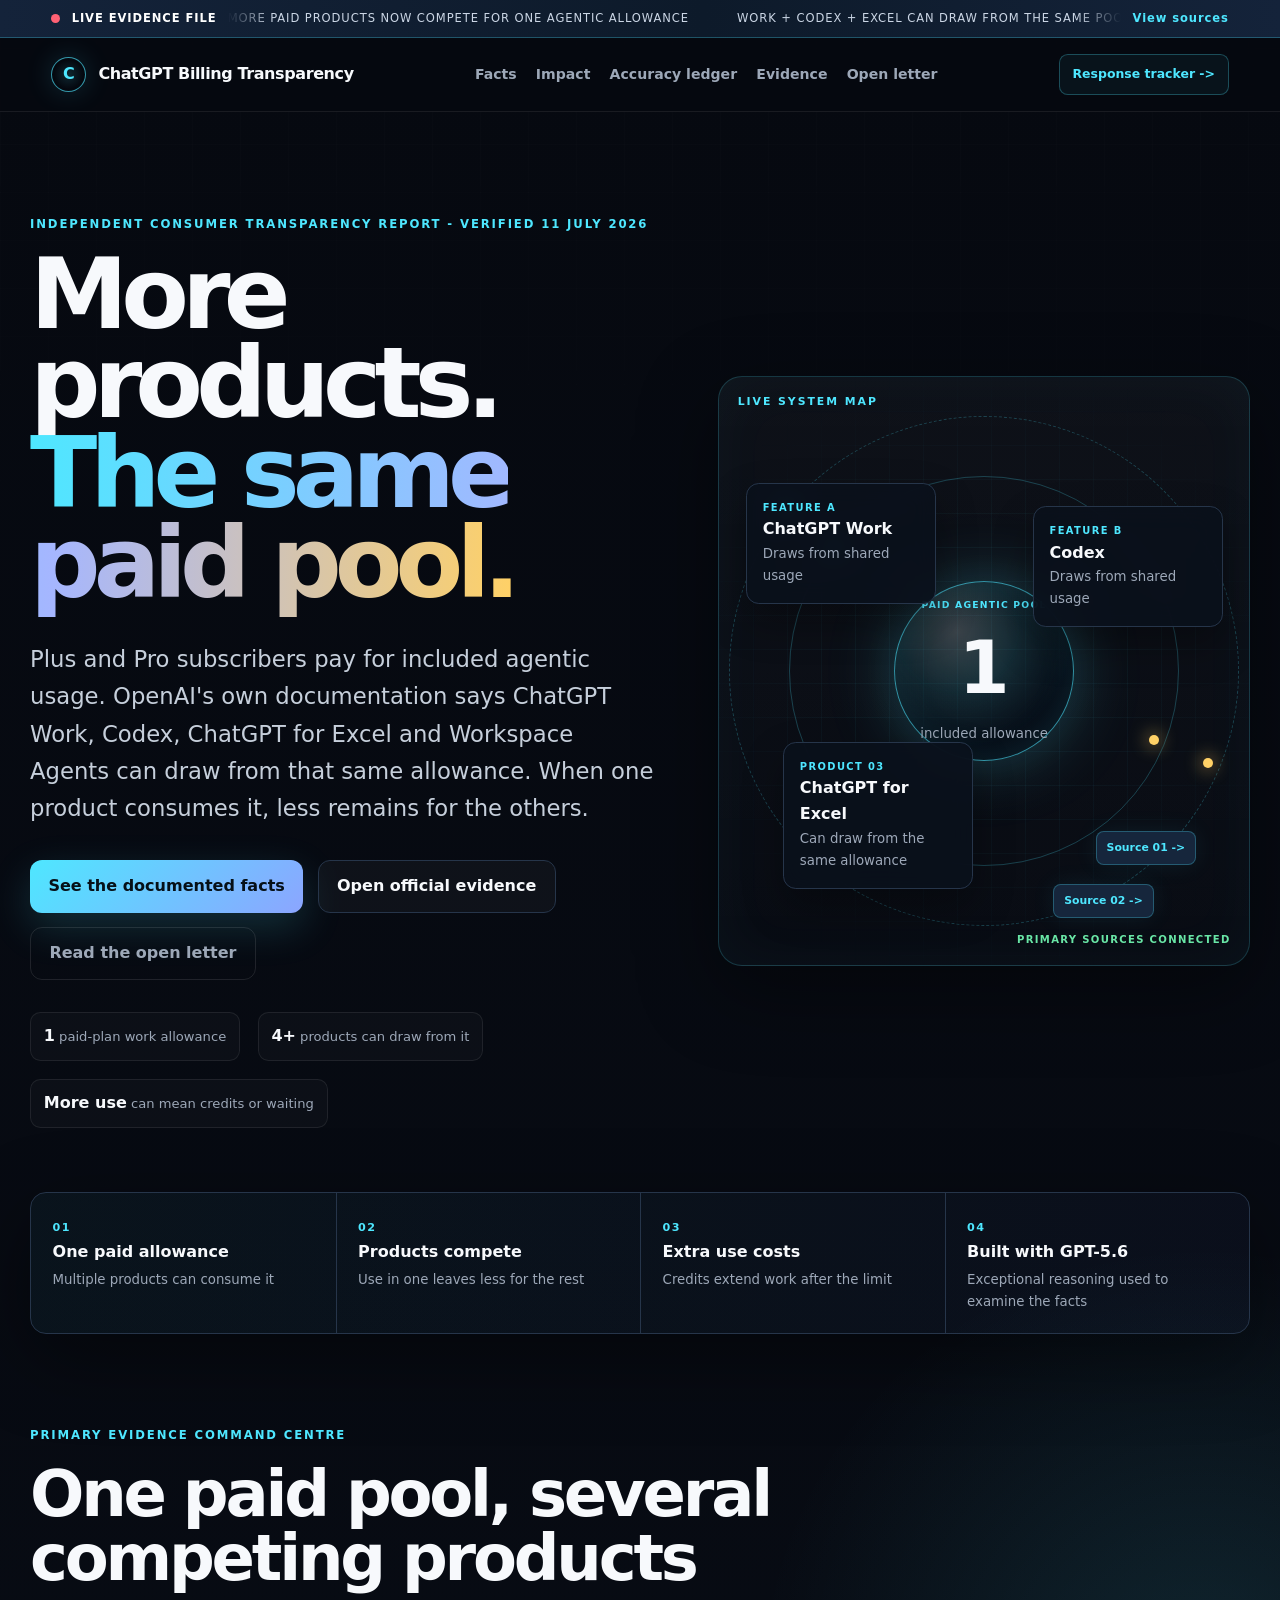
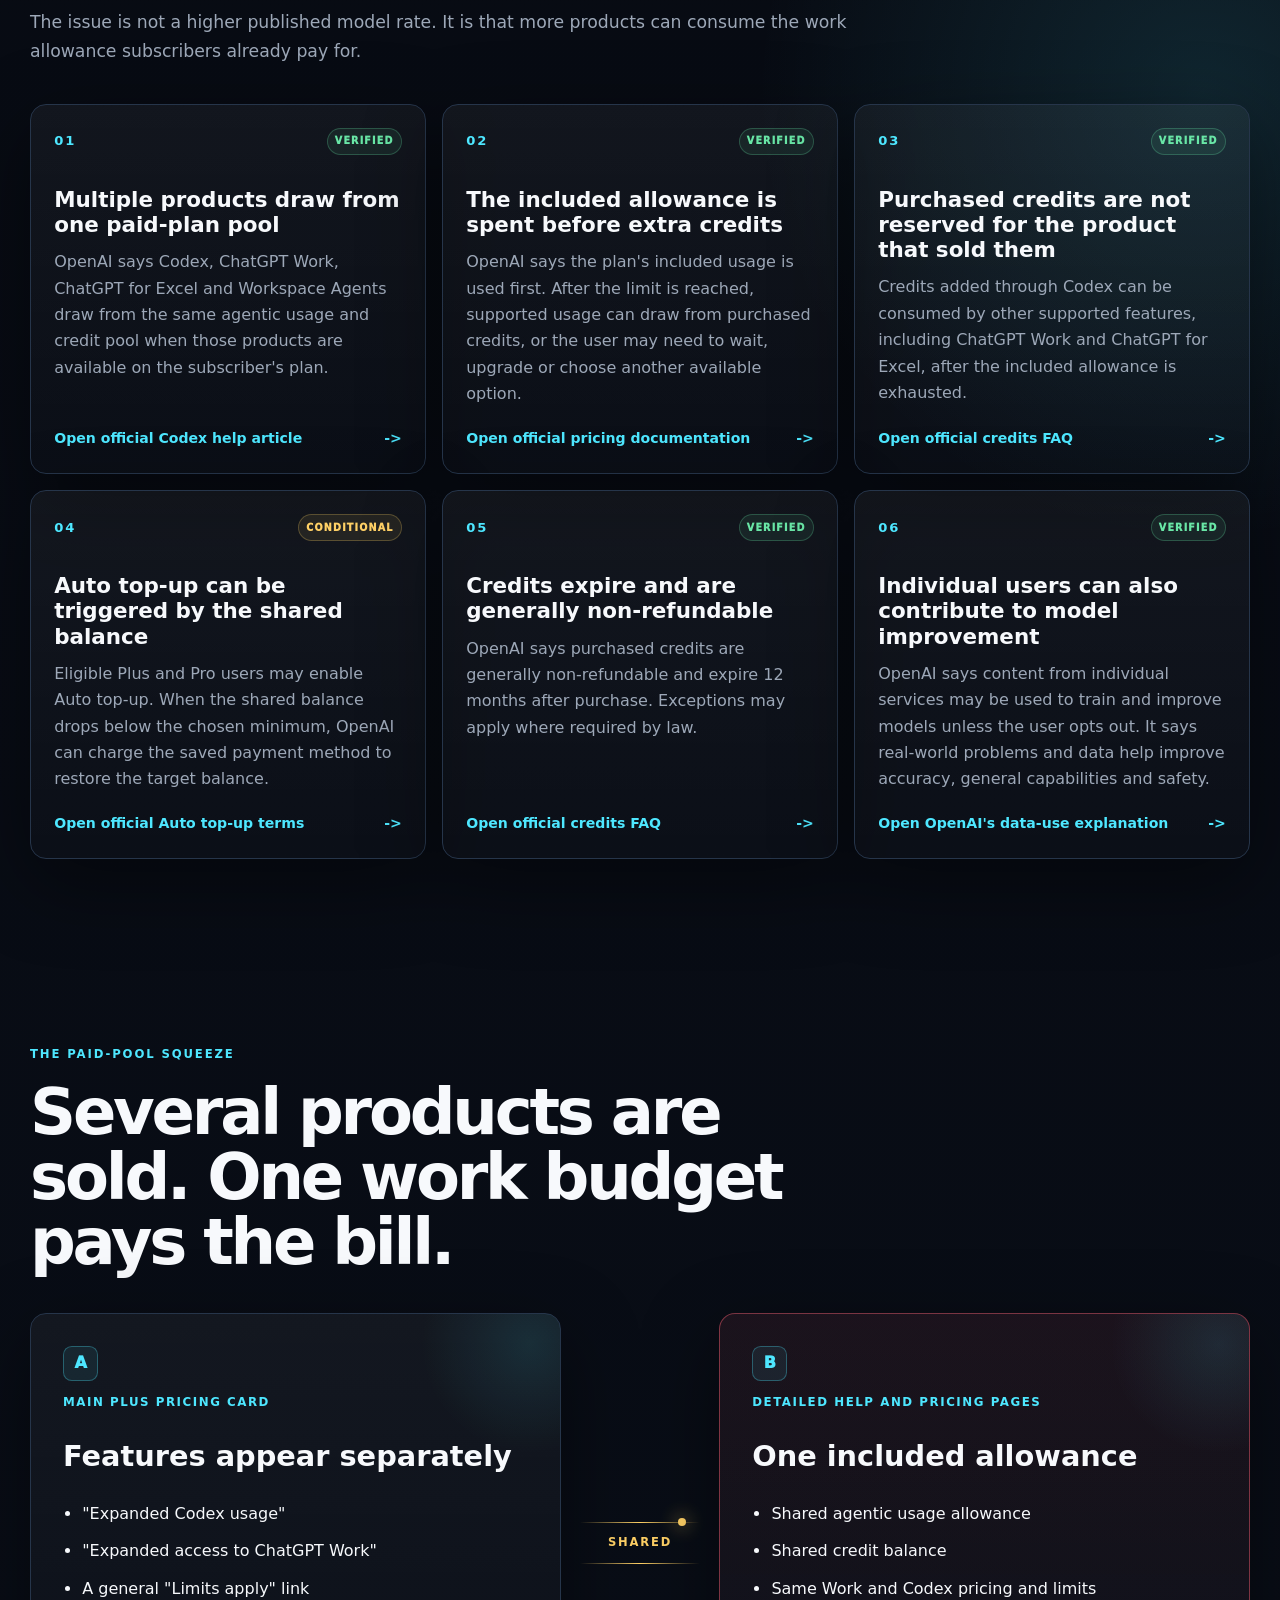
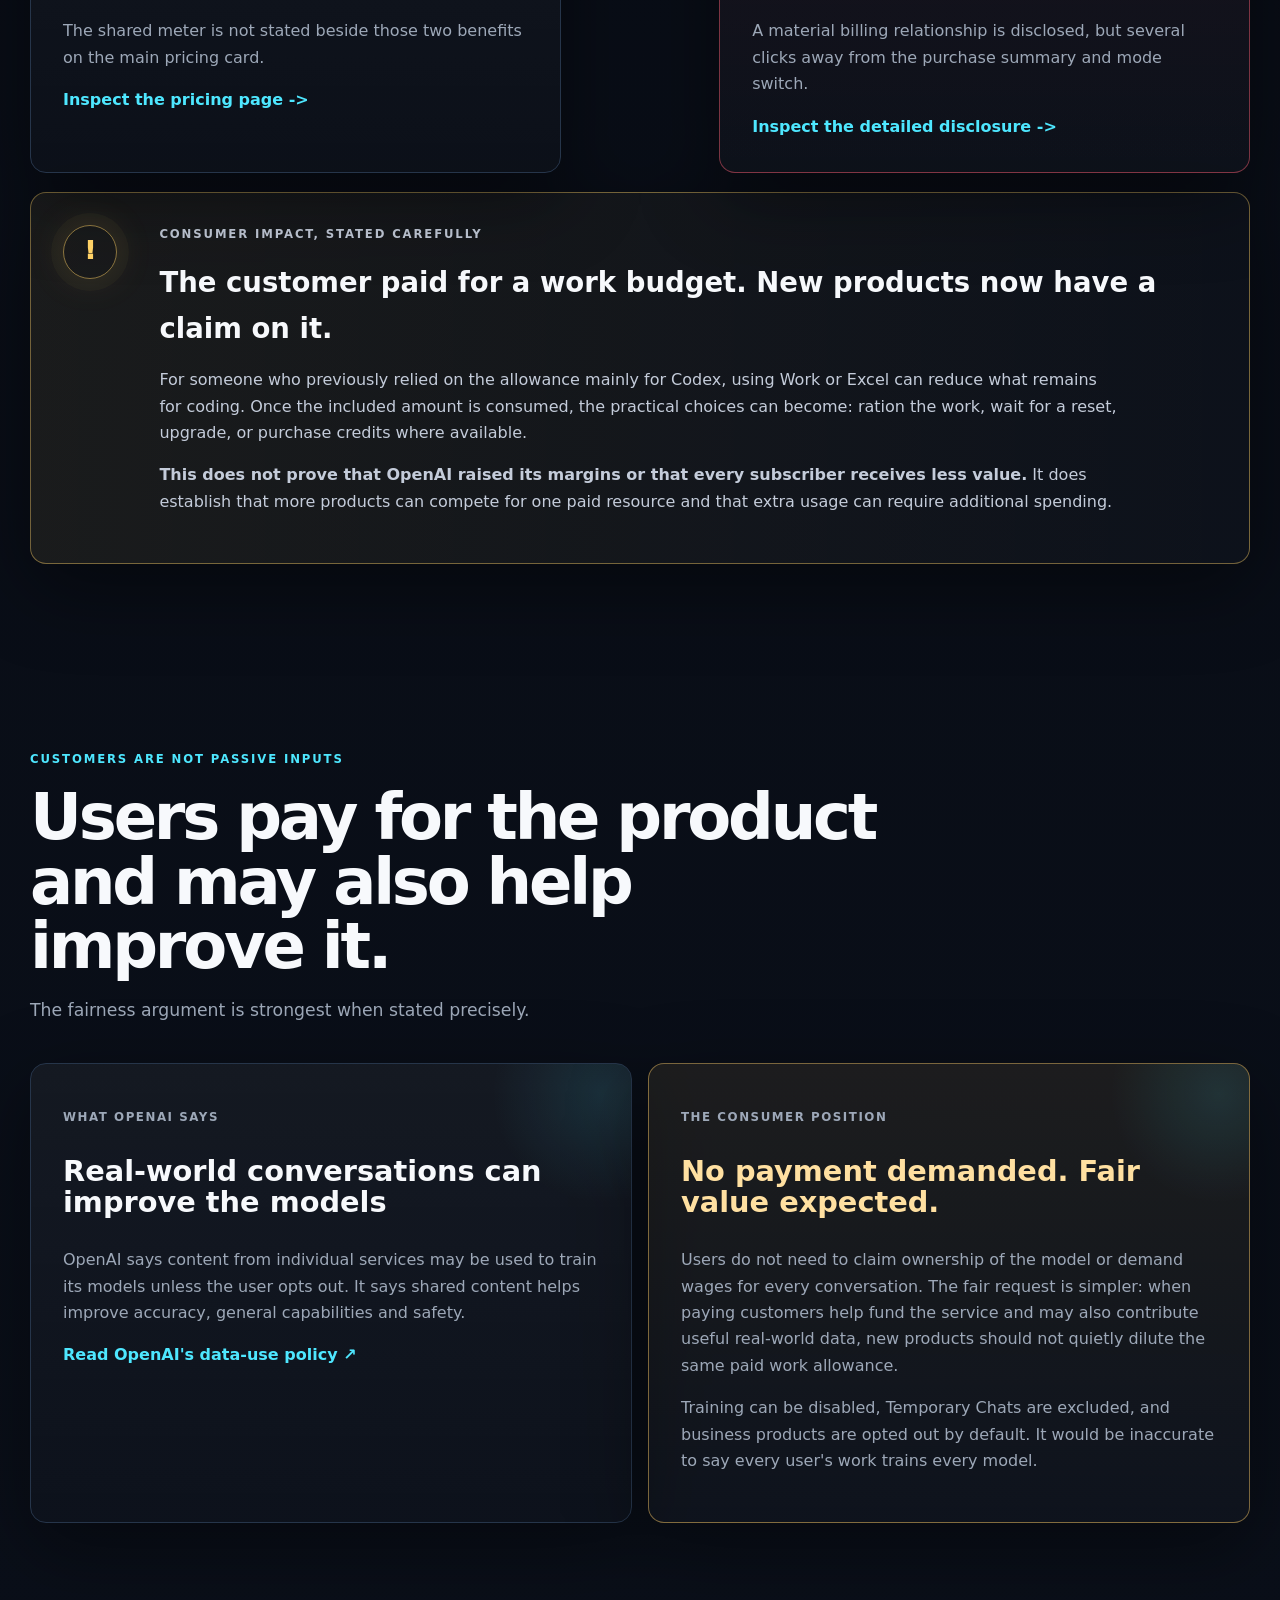
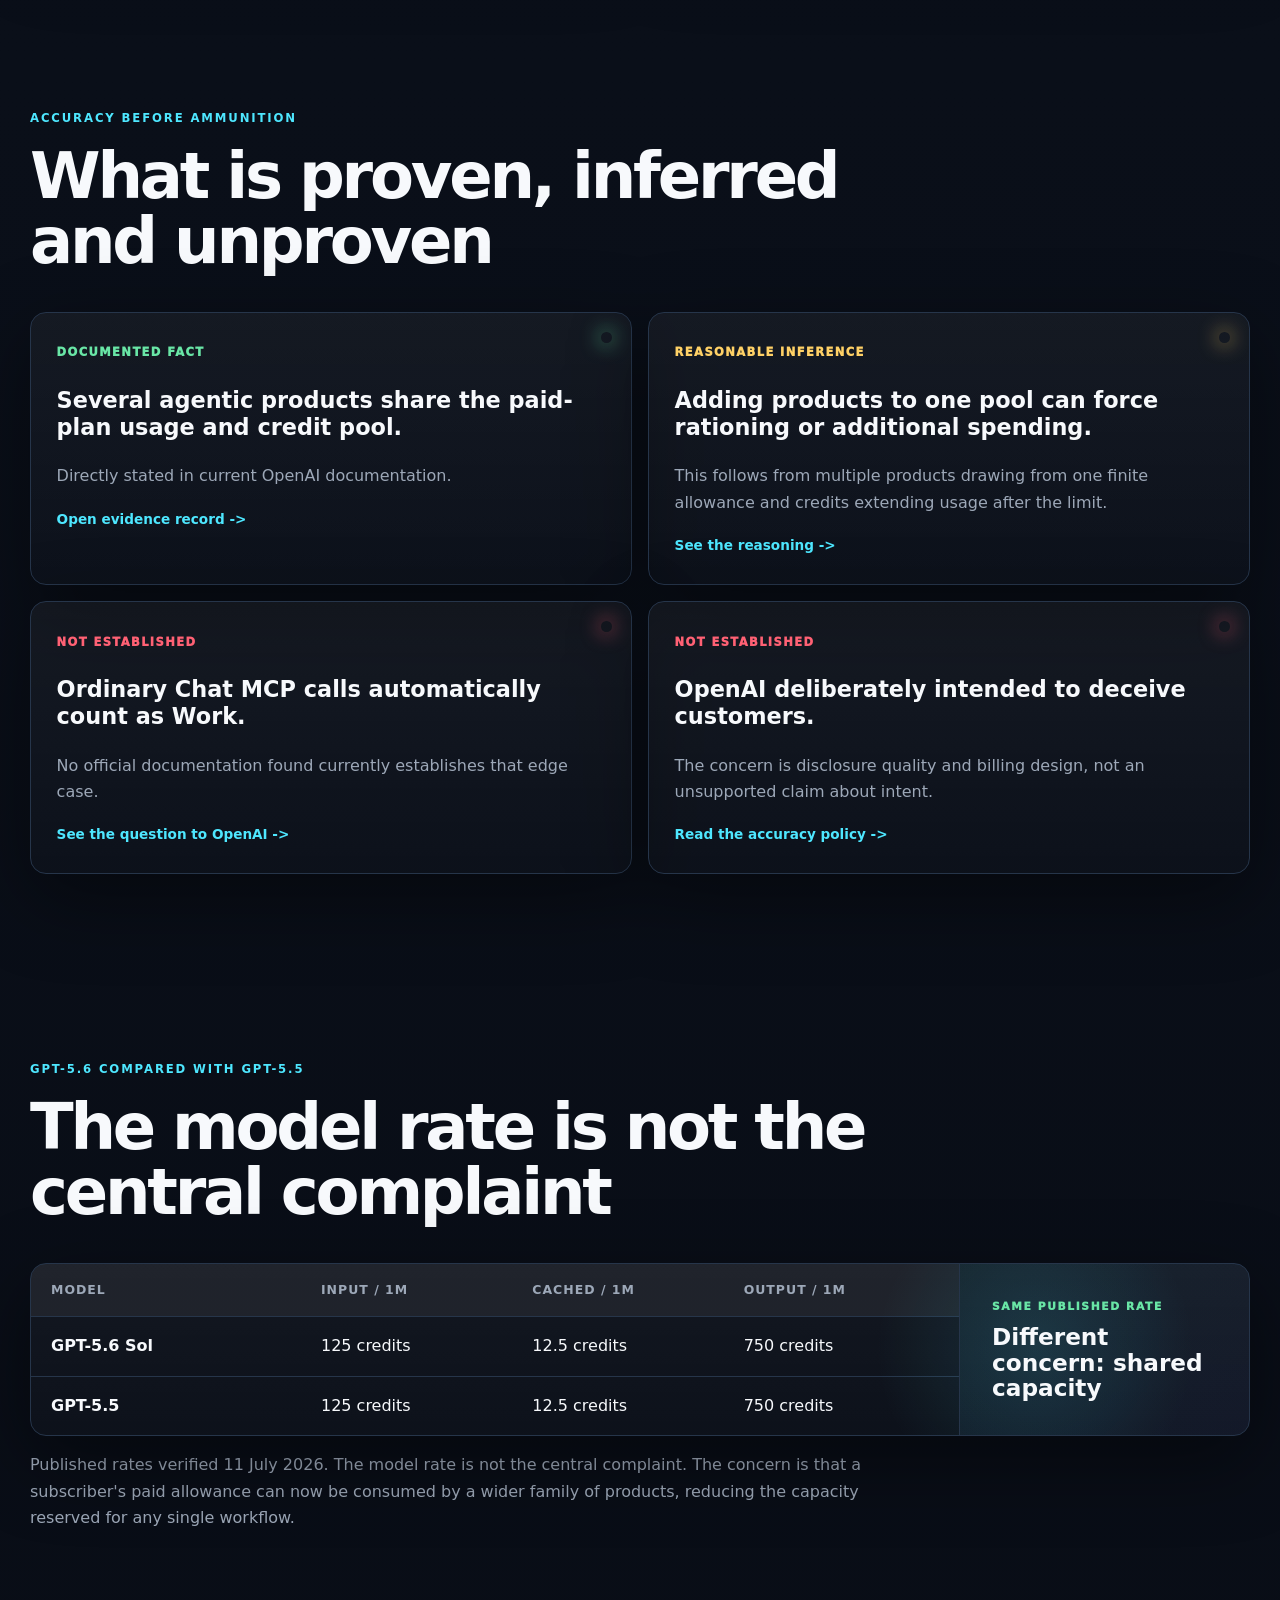
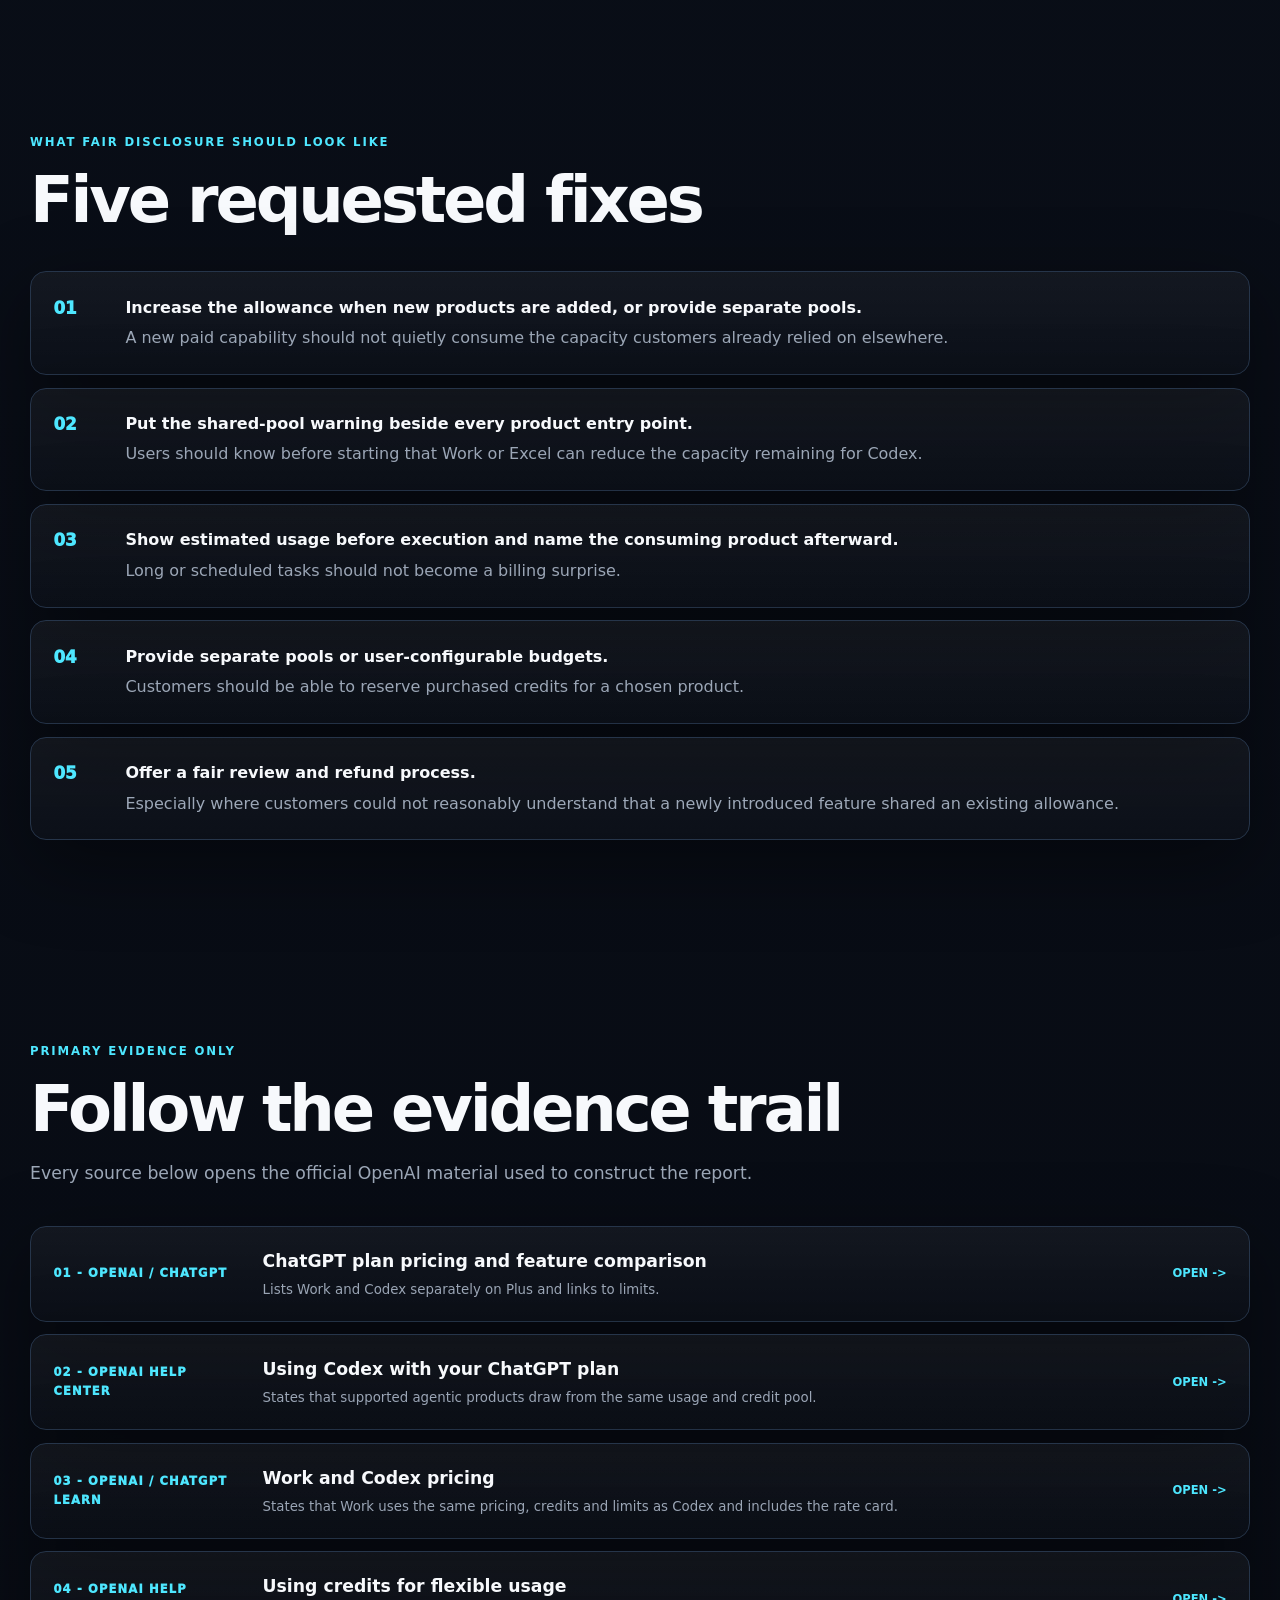
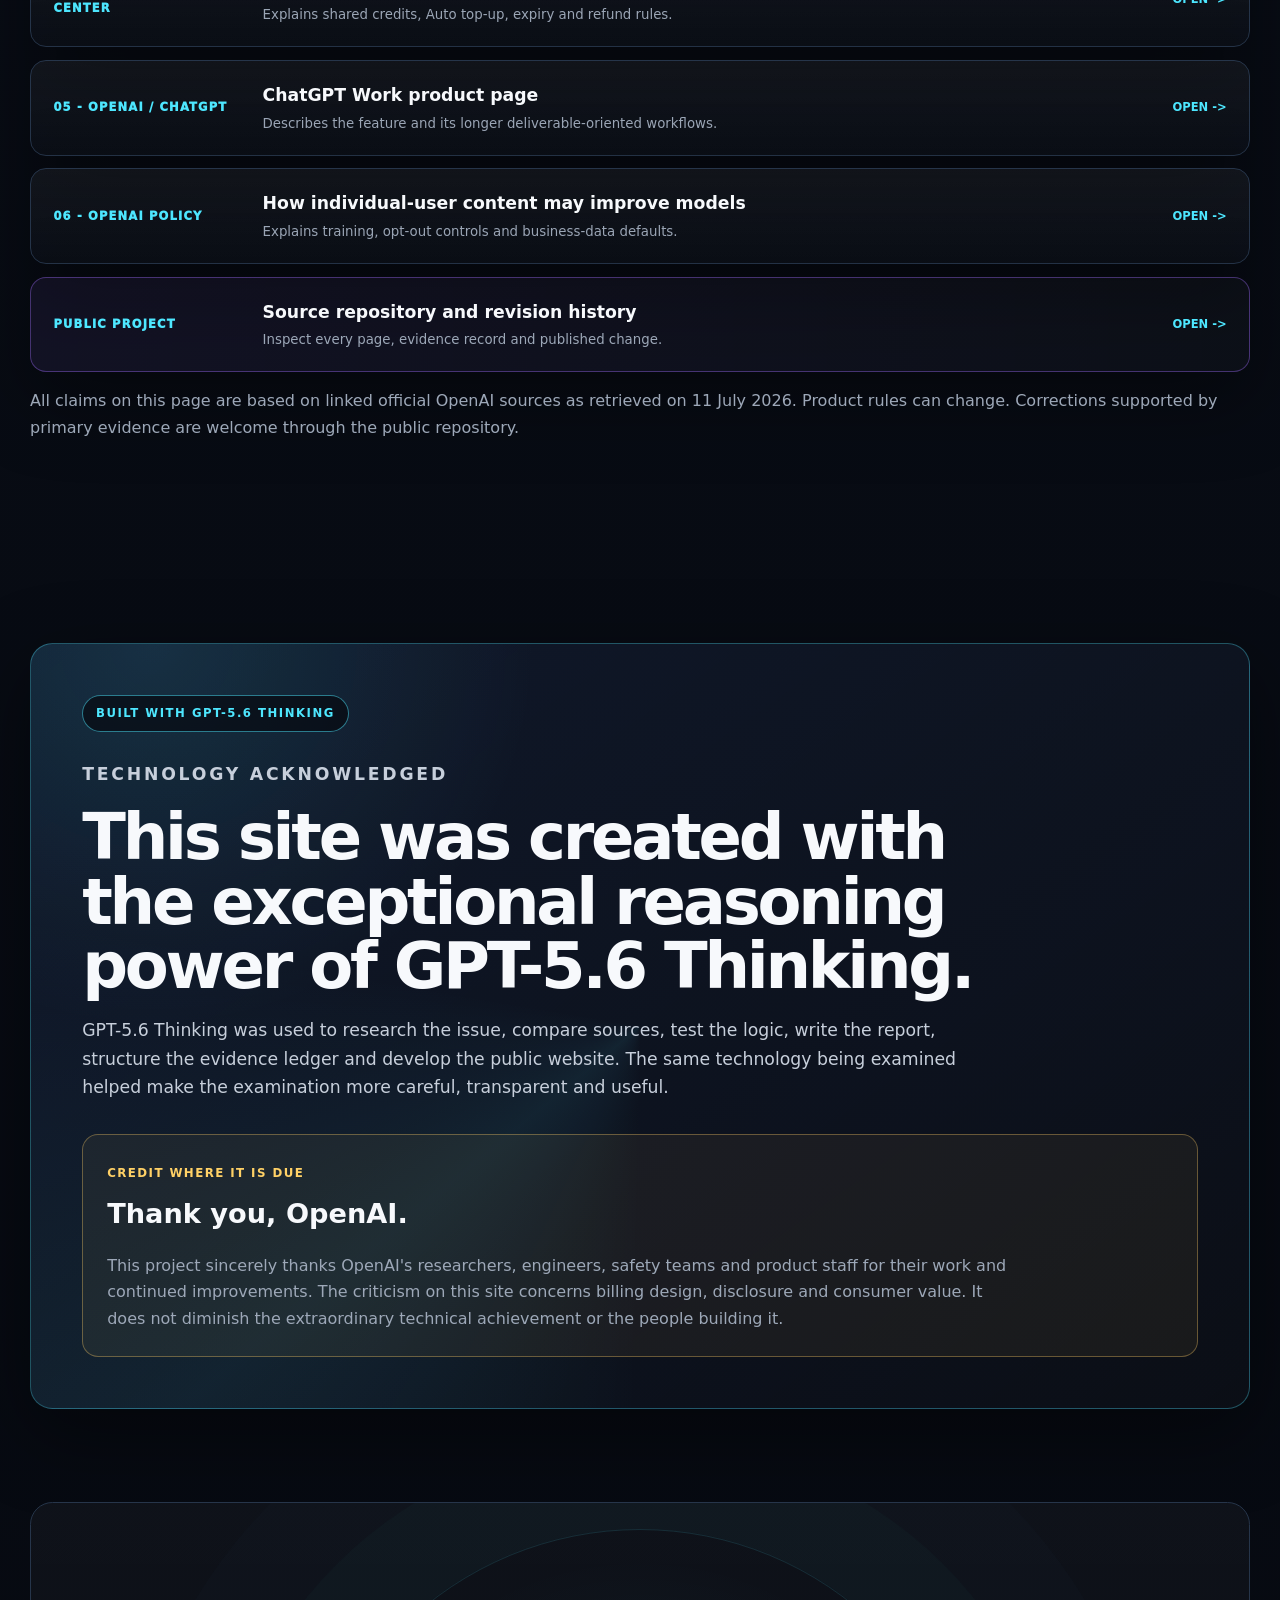
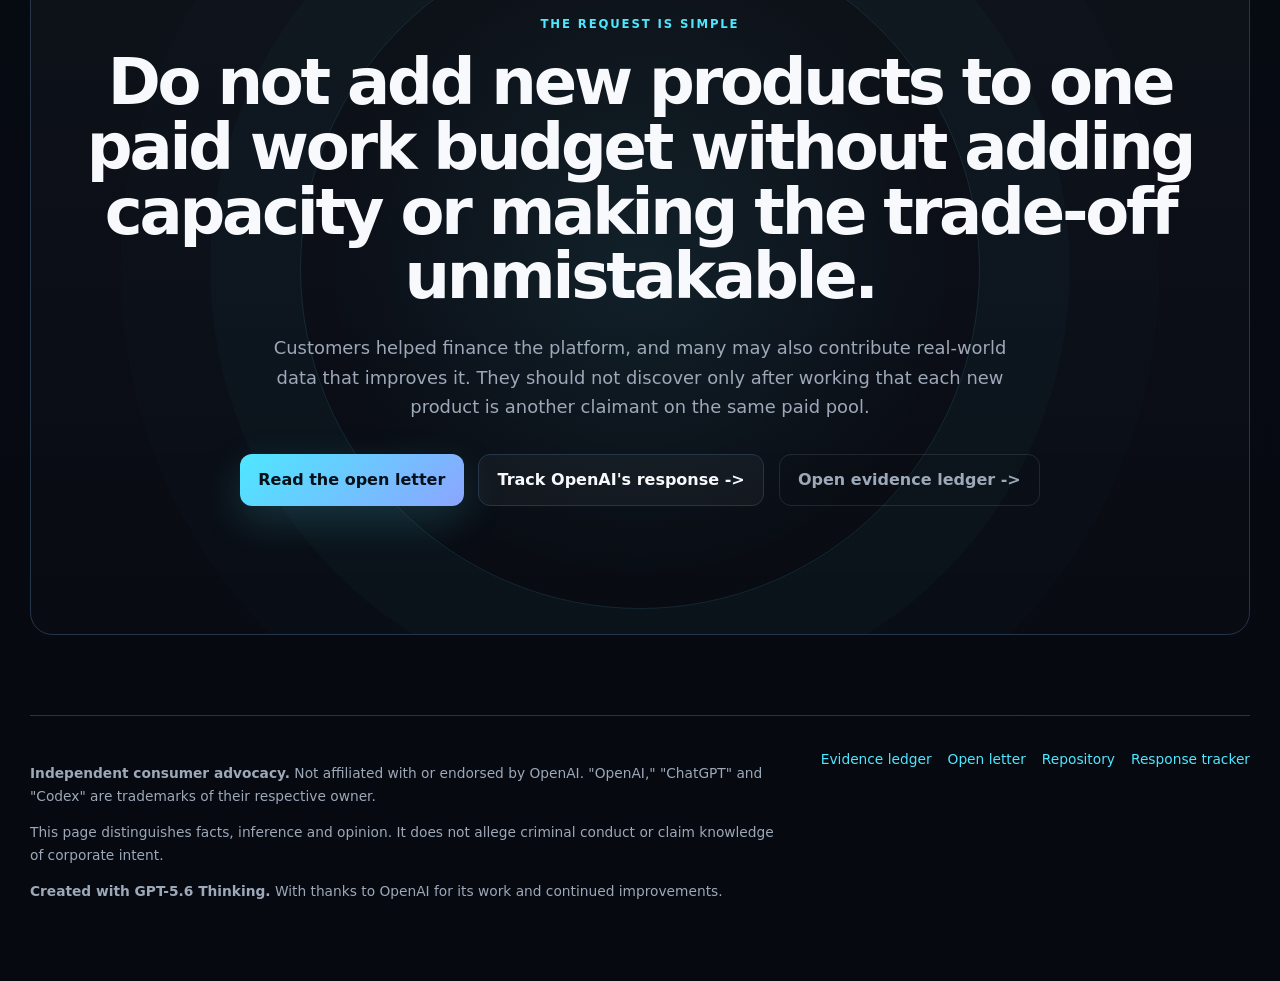
==== commit ce7da585: "Refocus campaign on paid shared pool and credit GPT-5.6" ====
--- a/index.html
+++ b/index.html
@@ -3,36 +3,36 @@
 <head>
   <meta charset="utf-8">
   <meta name="viewport" content="width=device-width,initial-scale=1">
-  <title>ChatGPT Work Billing Transparency | Work and Codex Share Limits & Credits</title>
-  <meta name="description" content="OpenAI's official documentation says ChatGPT Work and Codex share usage limits, pricing and credits. See the billing facts, Auto top-up risk, GPT-5.6 comparison, sources and requested remedies.">
-  <meta name="keywords" content="ChatGPT Work billing, Codex shared usage, ChatGPT Plus credits, GPT-5.6 pricing, ChatGPT Work limits, OpenAI Auto top-up, Codex credits, ChatGPT Plus value">
+  <title>ChatGPT Paid Usage Pool | Work, Codex and Excel Compete for One Allowance</title>
+  <meta name="description" content="OpenAI's documentation says ChatGPT Work, Codex, ChatGPT for Excel and Workspace Agents can draw from the same paid-plan allowance and shared credits. See why more products competing for one paid pool can force users to ration work, wait or spend more.">
+  <meta name="keywords" content="ChatGPT paid usage pool, ChatGPT Work Codex shared allowance, ChatGPT Plus agentic usage, products compete for same credits, OpenAI shared credit pool, GPT-5.6 Thinking, Codex usage limits, ChatGPT Work billing">
   <meta name="author" content="Independent ChatGPT Billing Transparency Project">
   <meta name="robots" content="index,follow,max-image-preview:large,max-snippet:-1,max-video-preview:-1">
   <link rel="canonical" href="https://kelvinvdm-lgtm.github.io/chatgpt-work-billing-transparency/">
   <link rel="stylesheet" href="styles.css">
   <script src="app.js" defer></script>
   <meta property="og:type" content="article">
-  <meta property="og:title" content="ChatGPT Work and Codex Share One Meter">
-  <meta property="og:description" content="A source-backed public explanation of ChatGPT Work billing, shared Codex limits, credits and Auto top-up exposure.">
+  <meta property="og:title" content="More Paid Products. The Same Usage Pool.">
+  <meta property="og:description" content="Work, Codex, Excel and other agentic products can compete for the same paid-plan allowance and shared credit balance.">
   <meta property="og:url" content="https://kelvinvdm-lgtm.github.io/chatgpt-work-billing-transparency/">
   <meta property="og:image" content="https://kelvinvdm-lgtm.github.io/chatgpt-work-billing-transparency/og-card.png">
   <meta name="twitter:card" content="summary_large_image">
-  <meta name="twitter:title" content="ChatGPT Work Billing Transparency">
-  <meta name="twitter:description" content="OpenAI's own documents say Work and Codex share limits, credits and pricing.">
+  <meta name="twitter:title" content="ChatGPT's Paid Usage Pool Has More Claimants">
+  <meta name="twitter:description" content="Work, Codex and Excel can draw from one allowance. When one uses it, less remains for the others.">
   <meta name="twitter:image" content="https://kelvinvdm-lgtm.github.io/chatgpt-work-billing-transparency/og-card.png">
   <script type="application/ld+json">
   {
     "@context":"https://schema.org",
     "@type":"Article",
-    "headline":"ChatGPT Work Billing Transparency: Work and Codex Share Limits and Credits",
-    "description":"A source-backed consumer transparency report on ChatGPT Work, Codex shared usage, credits, Auto top-up and GPT-5.6 pricing.",
+    "headline":"ChatGPT Paid Usage Pool: More Products Compete for One Allowance",
+    "description":"A source-backed consumer transparency report showing that multiple OpenAI agentic products can compete for one paid-plan usage allowance and shared credit balance.",
     "datePublished":"2026-07-11",
     "dateModified":"2026-07-11",
     "author":{"@type":"Organization","name":"Independent ChatGPT Billing Transparency Project"},
     "publisher":{"@type":"Organization","name":"Independent ChatGPT Billing Transparency Project"},
     "mainEntityOfPage":"https://kelvinvdm-lgtm.github.io/chatgpt-work-billing-transparency/",
     "image":"https://kelvinvdm-lgtm.github.io/chatgpt-work-billing-transparency/og-card.png",
-    "about":["ChatGPT Work billing","Codex usage limits","ChatGPT credits","GPT-5.6 pricing"]
+    "about":["ChatGPT paid usage pool","ChatGPT Work billing","Codex usage limits","shared ChatGPT credits","GPT-5.6 Thinking"]
   }
   </script>
   <script type="application/ld+json">
@@ -40,10 +40,10 @@
     "@context":"https://schema.org",
     "@type":"FAQPage",
     "mainEntity":[
-      {"@type":"Question","name":"Do ChatGPT Work and Codex share usage?","acceptedAnswer":{"@type":"Answer","text":"Yes. OpenAI's current official documentation states that ChatGPT Work and Codex share usage, pricing, credits and limits."}},
-      {"@type":"Question","name":"Can ChatGPT Work use credits bought through Codex?","acceptedAnswer":{"@type":"Answer","text":"Yes. OpenAI says supported agentic features can draw from the same allowance and shared credit balance after included usage is exhausted."}},
-      {"@type":"Question","name":"Can Work usage contribute to an automatic credit purchase?","acceptedAnswer":{"@type":"Answer","text":"If an eligible user has deliberately enabled Auto top-up, use across supported features can lower the shared balance and trigger a top-up under the configured threshold and target."}},
-      {"@type":"Question","name":"Is GPT-5.6 itself more expensive than GPT-5.5 in the published Codex credit rate card?","acceptedAnswer":{"@type":"Answer","text":"GPT-5.6 Sol and GPT-5.5 currently have the same published Codex token credit rates. The central concern is the shared allowance across more products, not a blanket Sol rate increase."}}
+      {"@type":"Question","name":"Which OpenAI products share the paid-plan agentic usage pool?","acceptedAnswer":{"@type":"Answer","text":"OpenAI's current documentation says Codex, ChatGPT Work, ChatGPT for Excel and Workspace Agents draw from the same agentic usage and credit pool when those products are available."}},
+      {"@type":"Question","name":"What happens when the included agentic allowance is exhausted?","acceptedAnswer":{"@type":"Answer","text":"OpenAI says included usage is consumed first. Supported activity can then draw from purchased credits where available, or users may need to wait, upgrade or change how they work."}},
+      {"@type":"Question","name":"Can credits purchased through Codex be used by other products?","acceptedAnswer":{"@type":"Answer","text":"Yes. OpenAI says credits can be used across supported features, including ChatGPT Work and ChatGPT for Excel."}},
+      {"@type":"Question","name":"Was this transparency site created with GPT-5.6 Thinking?","acceptedAnswer":{"@type":"Answer","text":"Yes. GPT-5.6 Thinking was used for research, reasoning, source comparison, writing, evidence organization and website development."}}
     ]
   }
   </script>
@@ -56,11 +56,11 @@
     <strong>LIVE EVIDENCE FILE</strong>
     <div class="ticker-window" aria-hidden="true">
       <div class="ticker-track">
-        <span>WORK + CODEX SHARE ONE AGENTIC ALLOWANCE</span>
-        <span>SHARED CREDITS CAN CROSS FEATURE BOUNDARIES</span>
-        <span>AUTO TOP-UP APPLIES ONLY WHEN ENABLED</span>
-        <span>EVERY MATERIAL CLAIM LINKS TO PRIMARY EVIDENCE</span>
-        <span>WORK + CODEX SHARE ONE AGENTIC ALLOWANCE</span>
+        <span>MORE PAID PRODUCTS NOW COMPETE FOR ONE AGENTIC ALLOWANCE</span>
+        <span>WORK + CODEX + EXCEL CAN DRAW FROM THE SAME POOL</span>
+        <span>AFTER THE INCLUDED LIMIT: WAIT, UPGRADE OR BUY CREDITS</span>
+        <span>INDIVIDUAL USERS MAY ALSO HELP IMPROVE THE MODELS</span>
+        <span>MORE PAID PRODUCTS NOW COMPETE FOR ONE AGENTIC ALLOWANCE</span>
       </div>
     </div>
     <a href="#sources">View sources</a>
@@ -68,7 +68,7 @@
 
   <header class="site-header">
     <a class="brand" href="#top" aria-label="Billing transparency home">
-      <span class="brand-mark" aria-hidden="true">₵</span>
+      <span class="brand-mark" aria-hidden="true">C</span>
       <span>ChatGPT Billing Transparency</span>
     </a>
     <nav aria-label="Main navigation">
@@ -78,24 +78,24 @@
       <a href="#sources">Evidence</a>
       <a href="open-letter.html">Open letter</a>
     </nav>
-    <a class="header-cta" href="https://github.com/kelvinvdm-lgtm/chatgpt-work-billing-transparency/issues/1" rel="noopener">Response tracker ↗</a>
+    <a class="header-cta" href="https://github.com/kelvinvdm-lgtm/chatgpt-work-billing-transparency/issues/1" rel="noopener">Response tracker -></a>
   </header>
 
   <main id="top">
     <section class="hero">
       <div class="hero-copy reveal">
-        <p class="eyebrow">Independent consumer transparency report · Verified 11 July 2026</p>
-        <h1>Two features.<br><span>One shared meter.</span></h1>
-        <p class="lede">OpenAI presents ChatGPT Work and Codex as separate Plus features. Its detailed documentation says they draw from the same usage allowance, pricing system and credit pool.</p>
+        <p class="eyebrow">Independent consumer transparency report - Verified 11 July 2026</p>
+        <h1>More products.<br><span>The same paid pool.</span></h1>
+        <p class="lede">Plus and Pro subscribers pay for included agentic usage. OpenAI's own documentation says ChatGPT Work, Codex, ChatGPT for Excel and Workspace Agents can draw from that same allowance. When one product consumes it, less remains for the others.</p>
         <div class="hero-actions">
           <a class="button primary" href="#facts">See the documented facts</a>
           <a class="button secondary" href="#sources">Open official evidence</a>
           <a class="button ghost" href="open-letter.html">Read the open letter</a>
         </div>
         <div class="hero-proof">
-          <span><b>6</b> documented billing findings</span>
-          <span><b>4</b> official source families</span>
-          <span><b>0</b> unsupported intent claims</span>
+          <span><b>1</b> paid-plan work allowance</span>
+          <span><b>4+</b> products can draw from it</span>
+          <span><b>More use</b> can mean credits or waiting</span>
         </div>
       </div>
 
@@ -104,9 +104,9 @@
         <div class="orbit orbit-a" aria-hidden="true"></div>
         <div class="orbit orbit-b" aria-hidden="true"></div>
         <div class="meter-core">
-          <span class="core-kicker">SHARED AGENTIC POOL</span>
+          <span class="core-kicker">PAID AGENTIC POOL</span>
           <strong>1</strong>
-          <small>allowance underneath</small>
+          <small>included allowance</small>
         </div>
         <article class="signal-card signal-work">
           <span>FEATURE A</span>
@@ -119,72 +119,72 @@
           <small>Draws from shared usage</small>
         </article>
         <article class="signal-card signal-credit">
-          <span>BALANCE</span>
-          <strong>Shared credits</strong>
-          <small>Cross-feature consumption</small>
-        </article>
-        <a class="evidence-node node-one" href="https://help.openai.com/en/articles/11369540-codex-in-chatgpt" rel="noopener">Source 01 ↗</a>
-        <a class="evidence-node node-two" href="https://learn.chatgpt.com/docs/pricing" rel="noopener">Source 02 ↗</a>
+          <span>PRODUCT 03</span>
+          <strong>ChatGPT for Excel</strong>
+          <small>Can draw from the same allowance</small>
+        </article>
+        <a class="evidence-node node-one" href="https://help.openai.com/en/articles/11369540-codex-in-chatgpt" rel="noopener">Source 01 -></a>
+        <a class="evidence-node node-two" href="https://learn.chatgpt.com/docs/pricing" rel="noopener">Source 02 -></a>
       </div>
     </section>
 
     <section class="evidence-ribbon" aria-label="Key findings">
-      <a href="#fact-1"><span>01</span><strong>Shared allowance</strong><small>Work + Codex + supported agentic features</small></a>
-      <a href="#fact-3"><span>02</span><strong>Shared credits</strong><small>Usage can cross product boundaries</small></a>
-      <a href="#fact-4"><span>03</span><strong>Auto top-up exposure</strong><small>Only where the user enabled it</small></a>
-      <a href="#ledger"><span>04</span><strong>Fact-checked language</strong><small>Facts, inference and unknowns separated</small></a>
+      <a href="#fact-1"><span>01</span><strong>One paid allowance</strong><small>Multiple products can consume it</small></a>
+      <a href="#impact"><span>02</span><strong>Products compete</strong><small>Use in one leaves less for the rest</small></a>
+      <a href="#fact-2"><span>03</span><strong>Extra use costs</strong><small>Credits extend work after the limit</small></a>
+      <a href="#attribution"><span>04</span><strong>Built with GPT-5.6</strong><small>Exceptional reasoning used to examine the facts</small></a>
     </section>
 
     <section class="section evidence-command" id="facts">
       <div class="section-heading reveal">
         <p class="eyebrow">Primary evidence command centre</p>
-        <h2>The billing facts</h2>
-        <p>Each card links directly to the official document supporting it. No smoke machine, only receipts.</p>
+        <h2>One paid pool, several competing products</h2>
+        <p>The issue is not a higher published model rate. It is that more products can consume the work allowance subscribers already pay for.</p>
       </div>
       <div class="card-grid">
         <article class="card evidence reveal" id="fact-1">
           <div class="card-top"><span class="number">01</span><span class="status verified">VERIFIED</span></div>
-          <h3>Work and Codex share usage</h3>
-          <p>OpenAI's current Codex help article says usage from Codex, ChatGPT Work, ChatGPT for Excel and Workspace Agents draws from the same agentic usage and credit pool when available.</p>
-          <a href="https://help.openai.com/en/articles/11369540-codex-in-chatgpt" rel="noopener">Open official Codex help article <span>↗</span></a>
+          <h3>Multiple products draw from one paid-plan pool</h3>
+          <p>OpenAI says Codex, ChatGPT Work, ChatGPT for Excel and Workspace Agents draw from the same agentic usage and credit pool when those products are available on the subscriber's plan.</p>
+          <a href="https://help.openai.com/en/articles/11369540-codex-in-chatgpt" rel="noopener">Open official Codex help article <span>-></span></a>
         </article>
         <article class="card evidence reveal" id="fact-2">
           <div class="card-top"><span class="number">02</span><span class="status verified">VERIFIED</span></div>
-          <h3>The pricing and limits are also shared</h3>
-          <p>OpenAI's pricing documentation states that Work usage inside ChatGPT uses the same pricing, credits and usage limits as Codex.</p>
-          <a href="https://learn.chatgpt.com/docs/pricing" rel="noopener">Open official pricing documentation <span>↗</span></a>
+          <h3>The included allowance is spent before extra credits</h3>
+          <p>OpenAI says the plan's included usage is used first. After the limit is reached, supported usage can draw from purchased credits, or the user may need to wait, upgrade or choose another available option.</p>
+          <a href="https://learn.chatgpt.com/docs/pricing" rel="noopener">Open official pricing documentation <span>-></span></a>
         </article>
         <article class="card evidence reveal" id="fact-3">
           <div class="card-top"><span class="number">03</span><span class="status verified">VERIFIED</span></div>
-          <h3>Credits cross feature boundaries</h3>
-          <p>After included usage is exhausted, supported features can draw from a shared credit balance. Credits added through Codex may be used by Work or other supported features.</p>
-          <a href="https://help.openai.com/en/articles/12642688-using-credits-for-flexible-usage-in-chatgpt-freegopluspro-sora" rel="noopener">Open official credits FAQ <span>↗</span></a>
+          <h3>Purchased credits are not reserved for the product that sold them</h3>
+          <p>Credits added through Codex can be consumed by other supported features, including ChatGPT Work and ChatGPT for Excel, after the included allowance is exhausted.</p>
+          <a href="https://help.openai.com/en/articles/12642688-using-credits-for-flexible-usage-in-chatgpt-freegopluspro-sora" rel="noopener">Open official credits FAQ <span>-></span></a>
         </article>
         <article class="card evidence reveal" id="fact-4">
           <div class="card-top"><span class="number">04</span><span class="status conditional">CONDITIONAL</span></div>
           <h3>Auto top-up can be triggered by the shared balance</h3>
           <p>Eligible Plus and Pro users may enable Auto top-up. When the shared balance drops below the chosen minimum, OpenAI can charge the saved payment method to restore the target balance.</p>
-          <a href="https://help.openai.com/en/articles/12642688-using-credits-for-flexible-usage-in-chatgpt-freegopluspro-sora" rel="noopener">Open official Auto top-up terms <span>↗</span></a>
+          <a href="https://help.openai.com/en/articles/12642688-using-credits-for-flexible-usage-in-chatgpt-freegopluspro-sora" rel="noopener">Open official Auto top-up terms <span>-></span></a>
         </article>
         <article class="card evidence reveal" id="fact-5">
           <div class="card-top"><span class="number">05</span><span class="status verified">VERIFIED</span></div>
           <h3>Credits expire and are generally non-refundable</h3>
           <p>OpenAI says purchased credits are generally non-refundable and expire 12 months after purchase. Exceptions may apply where required by law.</p>
-          <a href="https://help.openai.com/en/articles/12642688-using-credits-for-flexible-usage-in-chatgpt-freegopluspro-sora" rel="noopener">Open official credits FAQ <span>↗</span></a>
+          <a href="https://help.openai.com/en/articles/12642688-using-credits-for-flexible-usage-in-chatgpt-freegopluspro-sora" rel="noopener">Open official credits FAQ <span>-></span></a>
         </article>
         <article class="card evidence reveal" id="fact-6">
           <div class="card-top"><span class="number">06</span><span class="status verified">VERIFIED</span></div>
-          <h3>Image generation can burn limits faster</h3>
-          <p>OpenAI says image generation uses the same general agentic limits and consumes included usage roughly three to five times faster on average, depending on quality and size.</p>
-          <a href="https://learn.chatgpt.com/docs/pricing" rel="noopener">Open official Codex pricing page <span>↗</span></a>
+          <h3>Individual users can also contribute to model improvement</h3>
+          <p>OpenAI says content from individual services may be used to train and improve models unless the user opts out. It says real-world problems and data help improve accuracy, general capabilities and safety.</p>
+          <a href="https://openai.com/policies/how-your-data-is-used-to-improve-model-performance/" rel="noopener">Open OpenAI's data-use explanation <span>-></span></a>
         </article>
       </div>
     </section>
 
     <section class="section comparison" id="impact">
       <div class="section-heading reveal">
-        <p class="eyebrow">Why consumers may miss it</p>
-        <h2>The disclosure gap</h2>
+        <p class="eyebrow">The paid-pool squeeze</p>
+        <h2>Several products are sold. One work budget pays the bill.</h2>
       </div>
       <div class="comparison-grid">
         <article class="panel pricing-card reveal">
@@ -192,25 +192,25 @@
           <p class="panel-label">Main Plus pricing card</p>
           <h3>Features appear separately</h3>
           <ul>
-            <li>“Expanded Codex usage”</li>
-            <li>“Expanded access to ChatGPT Work”</li>
-            <li>A general “Limits apply” link</li>
+            <li>"Expanded Codex usage"</li>
+            <li>"Expanded access to ChatGPT Work"</li>
+            <li>A general "Limits apply" link</li>
           </ul>
           <p class="muted">The shared meter is not stated beside those two benefits on the main pricing card.</p>
-          <a class="text-link" href="https://chatgpt.com/pricing/" rel="noopener">Inspect the pricing page ↗</a>
+          <a class="text-link" href="https://chatgpt.com/pricing/" rel="noopener">Inspect the pricing page -></a>
         </article>
         <div class="transfer-visual" aria-hidden="true"><span></span><b>SHARED</b><span></span></div>
         <article class="panel alert reveal">
           <div class="panel-icon">B</div>
           <p class="panel-label">Detailed help and pricing pages</p>
-          <h3>One allowance underneath</h3>
+          <h3>One included allowance</h3>
           <ul>
             <li>Shared agentic usage allowance</li>
             <li>Shared credit balance</li>
             <li>Same Work and Codex pricing and limits</li>
           </ul>
           <p class="muted">A material billing relationship is disclosed, but several clicks away from the purchase summary and mode switch.</p>
-          <a class="text-link" href="https://help.openai.com/en/articles/11369540-codex-in-chatgpt" rel="noopener">Inspect the detailed disclosure ↗</a>
+          <a class="text-link" href="https://help.openai.com/en/articles/11369540-codex-in-chatgpt" rel="noopener">Inspect the detailed disclosure -></a>
         </article>
       </div>
 
@@ -218,13 +218,34 @@
         <div class="callout-beacon" aria-hidden="true"></div>
         <div>
           <p class="eyebrow">Consumer impact, stated carefully</p>
-          <h3>More products can compete for the same metered resource.</h3>
-          <p>For a subscriber who previously used their included agentic allowance mainly for Codex, adding Work to the same pool means Work activity can reduce the remaining Codex capacity. The subscription price may stay unchanged while more products compete for that pool.</p>
-          <p><strong>This does not prove that every customer receives less value.</strong> Customers who never use Work may see no practical reduction, and GPT-5.6 Sol currently has the same published Codex credit rate as GPT-5.5.</p>
-        </div>
-      </div>
-    </section>
-
+          <h3>The customer paid for a work budget. New products now have a claim on it.</h3>
+          <p>For someone who previously relied on the allowance mainly for Codex, using Work or Excel can reduce what remains for coding. Once the included amount is consumed, the practical choices can become: ration the work, wait for a reset, upgrade, or purchase credits where available.</p>
+          <p><strong>This does not prove that OpenAI raised its margins or that every subscriber receives less value.</strong> It does establish that more products can compete for one paid resource and that extra usage can require additional spending.</p>
+        </div>
+      </div>
+    </section>
+
+    <section class="section contribution" id="contribution">
+      <div class="section-heading reveal">
+        <p class="eyebrow">Customers are not passive inputs</p>
+        <h2>Users pay for the product and may also help improve it.</h2>
+        <p>The fairness argument is strongest when stated precisely.</p>
+      </div>
+      <div class="contribution-grid">
+        <article class="panel reveal">
+          <p class="panel-label">What OpenAI says</p>
+          <h3>Real-world conversations can improve the models</h3>
+          <p>OpenAI says content from individual services may be used to train its models unless the user opts out. It says shared content helps improve accuracy, general capabilities and safety.</p>
+          <a class="text-link" href="https://openai.com/policies/how-your-data-is-used-to-improve-model-performance/" rel="noopener">Read OpenAI's data-use policy ↗</a>
+        </article>
+        <article class="panel contribution-position reveal">
+          <p class="panel-label">The consumer position</p>
+          <h3>No payment demanded. Fair value expected.</h3>
+          <p>Users do not need to claim ownership of the model or demand wages for every conversation. The fair request is simpler: when paying customers help fund the service and may also contribute useful real-world data, new products should not quietly dilute the same paid work allowance.</p>
+          <p class="muted">Training can be disabled, Temporary Chats are excluded, and business products are opted out by default. It would be inaccurate to say every user's work trains every model.</p>
+        </article>
+      </div>
+    </section>
     <section class="section ledger" id="ledger">
       <div class="section-heading reveal">
         <p class="eyebrow">Accuracy before ammunition</p>
@@ -233,27 +254,27 @@
       <div class="ledger-grid">
         <article class="ledger-card proven reveal">
           <div class="ledger-light"></div><span>Documented fact</span>
-          <h3>Work and Codex share usage, pricing, limits and credits.</h3>
+          <h3>Several agentic products share the paid-plan usage and credit pool.</h3>
           <p>Directly stated in current OpenAI documentation.</p>
-          <a href="evidence.json">Open evidence record ↗</a>
+          <a href="evidence.json">Open evidence record -></a>
         </article>
         <article class="ledger-card inferred reveal">
           <div class="ledger-light"></div><span>Reasonable inference</span>
-          <h3>Using Work can leave less included capacity for Codex.</h3>
-          <p>This follows from both products drawing from one allowance.</p>
-          <a href="#impact">See the reasoning ↗</a>
+          <h3>Adding products to one pool can force rationing or additional spending.</h3>
+          <p>This follows from multiple products drawing from one finite allowance and credits extending usage after the limit.</p>
+          <a href="#impact">See the reasoning -></a>
         </article>
         <article class="ledger-card unproven reveal">
           <div class="ledger-light"></div><span>Not established</span>
           <h3>Ordinary Chat MCP calls automatically count as Work.</h3>
           <p>No official documentation found currently establishes that edge case.</p>
-          <a href="open-letter.html">See the question to OpenAI ↗</a>
+          <a href="open-letter.html">See the question to OpenAI -></a>
         </article>
         <article class="ledger-card unproven reveal">
           <div class="ledger-light"></div><span>Not established</span>
           <h3>OpenAI deliberately intended to deceive customers.</h3>
           <p>The concern is disclosure quality and billing design, not an unsupported claim about intent.</p>
-          <a href="open-letter.html">Read the accuracy policy ↗</a>
+          <a href="open-letter.html">Read the accuracy policy -></a>
         </article>
       </div>
     </section>
@@ -272,7 +293,7 @@
         </div>
         <div class="rate-verdict"><span>SAME PUBLISHED RATE</span><strong>Different concern: shared capacity</strong></div>
       </div>
-      <p class="table-note">Published rates verified 11 July 2026. The transparency concern is that the allowance now serves multiple agentic products, not that GPT-5.6 Sol carries a higher published token rate than GPT-5.5.</p>
+      <p class="table-note">Published rates verified 11 July 2026. The model rate is not the central complaint. The concern is that a subscriber's paid allowance can now be consumed by a wider family of products, reducing the capacity reserved for any single workflow.</p>
     </section>
 
     <section class="section demands" id="demands">
@@ -281,9 +302,9 @@
         <h2>Five requested fixes</h2>
       </div>
       <ol class="demand-list">
-        <li class="reveal"><strong>Put the shared-meter warning beside the Chat/Work control.</strong><span>Users should know before starting a task that Work can reduce Codex capacity.</span></li>
-        <li class="reveal"><strong>Show an estimated usage range before execution.</strong><span>Especially for long-running, visual, scheduled or multi-tool tasks.</span></li>
-        <li class="reveal"><strong>Name the feature that consumed each credit.</strong><span>Usage history and top-up receipts should distinguish Work, Codex, Excel and other agentic tools.</span></li>
+        <li class="reveal"><strong>Increase the allowance when new products are added, or provide separate pools.</strong><span>A new paid capability should not quietly consume the capacity customers already relied on elsewhere.</span></li>
+        <li class="reveal"><strong>Put the shared-pool warning beside every product entry point.</strong><span>Users should know before starting that Work or Excel can reduce the capacity remaining for Codex.</span></li>
+        <li class="reveal"><strong>Show estimated usage before execution and name the consuming product afterward.</strong><span>Long or scheduled tasks should not become a billing surprise.</span></li>
         <li class="reveal"><strong>Provide separate pools or user-configurable budgets.</strong><span>Customers should be able to reserve purchased credits for a chosen product.</span></li>
         <li class="reveal"><strong>Offer a fair review and refund process.</strong><span>Especially where customers could not reasonably understand that a newly introduced feature shared an existing allowance.</span></li>
       </ol>
@@ -296,33 +317,52 @@
         <p>Every source below opens the official OpenAI material used to construct the report.</p>
       </div>
       <div class="source-list">
-        <a class="reveal" href="https://chatgpt.com/pricing/" rel="noopener"><span>01 · OpenAI / ChatGPT</span><strong>ChatGPT plan pricing and feature comparison</strong><small>Lists Work and Codex separately on Plus and links to limits.</small><b>OPEN ↗</b></a>
-        <a class="reveal" href="https://help.openai.com/en/articles/11369540-codex-in-chatgpt" rel="noopener"><span>02 · OpenAI Help Center</span><strong>Using Codex with your ChatGPT plan</strong><small>States that supported agentic products draw from the same usage and credit pool.</small><b>OPEN ↗</b></a>
-        <a class="reveal" href="https://learn.chatgpt.com/docs/pricing" rel="noopener"><span>03 · OpenAI / ChatGPT Learn</span><strong>Work and Codex pricing</strong><small>States that Work uses the same pricing, credits and limits as Codex and includes the rate card.</small><b>OPEN ↗</b></a>
-        <a class="reveal" href="https://help.openai.com/en/articles/12642688-using-credits-for-flexible-usage-in-chatgpt-freegopluspro-sora" rel="noopener"><span>04 · OpenAI Help Center</span><strong>Using credits for flexible usage</strong><small>Explains shared credits, Auto top-up, expiry and refund rules.</small><b>OPEN ↗</b></a>
-        <a class="reveal" href="https://chatgpt.com/work/" rel="noopener"><span>05 · OpenAI / ChatGPT</span><strong>ChatGPT Work product page</strong><small>Describes the feature and its longer deliverable-oriented workflows.</small><b>OPEN ↗</b></a>
-        <a class="reveal project-source" href="https://github.com/kelvinvdm-lgtm/chatgpt-work-billing-transparency" rel="noopener"><span>PUBLIC PROJECT</span><strong>Source repository and revision history</strong><small>Inspect every page, evidence record and published change.</small><b>OPEN ↗</b></a>
+        <a class="reveal" href="https://chatgpt.com/pricing/" rel="noopener"><span>01 - OpenAI / ChatGPT</span><strong>ChatGPT plan pricing and feature comparison</strong><small>Lists Work and Codex separately on Plus and links to limits.</small><b>OPEN -></b></a>
+        <a class="reveal" href="https://help.openai.com/en/articles/11369540-codex-in-chatgpt" rel="noopener"><span>02 - OpenAI Help Center</span><strong>Using Codex with your ChatGPT plan</strong><small>States that supported agentic products draw from the same usage and credit pool.</small><b>OPEN -></b></a>
+        <a class="reveal" href="https://learn.chatgpt.com/docs/pricing" rel="noopener"><span>03 - OpenAI / ChatGPT Learn</span><strong>Work and Codex pricing</strong><small>States that Work uses the same pricing, credits and limits as Codex and includes the rate card.</small><b>OPEN -></b></a>
+        <a class="reveal" href="https://help.openai.com/en/articles/12642688-using-credits-for-flexible-usage-in-chatgpt-freegopluspro-sora" rel="noopener"><span>04 - OpenAI Help Center</span><strong>Using credits for flexible usage</strong><small>Explains shared credits, Auto top-up, expiry and refund rules.</small><b>OPEN -></b></a>
+        <a class="reveal" href="https://chatgpt.com/work/" rel="noopener"><span>05 - OpenAI / ChatGPT</span><strong>ChatGPT Work product page</strong><small>Describes the feature and its longer deliverable-oriented workflows.</small><b>OPEN -></b></a>
+        <a class="reveal" href="https://openai.com/policies/how-your-data-is-used-to-improve-model-performance/" rel="noopener"><span>06 - OpenAI policy</span><strong>How individual-user content may improve models</strong><small>Explains training, opt-out controls and business-data defaults.</small><b>OPEN -></b></a>
+        <a class="reveal project-source" href="https://github.com/kelvinvdm-lgtm/chatgpt-work-billing-transparency" rel="noopener"><span>PUBLIC PROJECT</span><strong>Source repository and revision history</strong><small>Inspect every page, evidence record and published change.</small><b>OPEN -></b></a>
       </div>
       <p class="source-note">All claims on this page are based on linked official OpenAI sources as retrieved on 11 July 2026. Product rules can change. Corrections supported by primary evidence are welcome through the public repository.</p>
+    </section>
+
+
+    <section class="section attribution" id="attribution">
+      <div class="attribution-shell reveal">
+        <div class="attribution-badge">BUILT WITH GPT-5.6 THINKING</div>
+        <div class="attribution-copy">
+          <p class="eyebrow">Technology acknowledged</p>
+          <h2>This site was created with the exceptional reasoning power of GPT-5.6 Thinking.</h2>
+          <p>GPT-5.6 Thinking was used to research the issue, compare sources, test the logic, write the report, structure the evidence ledger and develop the public website. The same technology being examined helped make the examination more careful, transparent and useful.</p>
+        </div>
+        <div class="gratitude-card">
+          <span>Credit where it is due</span>
+          <h3>Thank you, OpenAI.</h3>
+          <p>This project sincerely thanks OpenAI's researchers, engineers, safety teams and product staff for their work and continued improvements. The criticism on this site concerns billing design, disclosure and consumer value. It does not diminish the extraordinary technical achievement or the people building it.</p>
+        </div>
+      </div>
     </section>
 
     <section class="final-cta reveal">
       <div class="cta-rings" aria-hidden="true"></div>
       <p class="eyebrow">The request is simple</p>
-      <h2>Do not hide a shared meter behind separate feature labels.</h2>
-      <p>Customers can accept limits. They cannot make informed choices about limits they are unlikely to discover until after usage has moved.</p>
+      <h2>Do not add new products to one paid work budget without adding capacity or making the trade-off unmistakable.</h2>
+      <p>Customers helped finance the platform, and many may also contribute real-world data that improves it. They should not discover only after working that each new product is another claimant on the same paid pool.</p>
       <div class="hero-actions centred">
         <a class="button primary" href="open-letter.html">Read the open letter</a>
-        <a class="button secondary" href="https://github.com/kelvinvdm-lgtm/chatgpt-work-billing-transparency/issues/1" rel="noopener">Track OpenAI's response ↗</a>
-        <a class="button ghost" href="evidence.json">Open evidence ledger ↗</a>
+        <a class="button secondary" href="https://github.com/kelvinvdm-lgtm/chatgpt-work-billing-transparency/issues/1" rel="noopener">Track OpenAI's response -></a>
+        <a class="button ghost" href="evidence.json">Open evidence ledger -></a>
       </div>
     </section>
   </main>
 
   <footer>
     <div>
-      <p><strong>Independent consumer advocacy.</strong> Not affiliated with or endorsed by OpenAI. “OpenAI,” “ChatGPT” and “Codex” are trademarks of their respective owner.</p>
+      <p><strong>Independent consumer advocacy.</strong> Not affiliated with or endorsed by OpenAI. "OpenAI," "ChatGPT" and "Codex" are trademarks of their respective owner.</p>
       <p>This page distinguishes facts, inference and opinion. It does not allege criminal conduct or claim knowledge of corporate intent.</p>
+      <p><strong>Created with GPT-5.6 Thinking.</strong> With thanks to OpenAI for its work and continued improvements.</p>
     </div>
     <div class="footer-links">
       <a href="evidence.json">Evidence ledger</a>
--- a/styles.css
+++ b/styles.css
@@ -1,3 +1,16 @@
 :root{--bg:#060910;--bg2:#0a0f19;--panel:#101722;--panel2:#141e2d;--text:#f7f9fc;--muted:#9da8b8;--line:#26354a;--cyan:#4ee7ff;--blue:#6f8cff;--violet:#a06cff;--amber:#ffd166;--red:#ff6174;--green:#69e6a6;--shadow:0 24px 80px rgba(0,0,0,.42);font-family:Inter,ui-sans-serif,system-ui,-apple-system,BlinkMacSystemFont,"Segoe UI",sans-serif;color-scheme:dark}*{box-sizing:border-box}html{scroll-behavior:smooth}body{margin:0;background:radial-gradient(circle at 12% -10%,rgba(111,140,255,.22),transparent 31rem),radial-gradient(circle at 94% 16%,rgba(78,231,255,.12),transparent 28rem),linear-gradient(180deg,var(--bg),var(--bg2) 46%,var(--bg));color:var(--text);line-height:1.65;overflow-x:hidden}body:before{content:"";position:fixed;inset:0;pointer-events:none;background-image:linear-gradient(rgba(255,255,255,.018) 1px,transparent 1px),linear-gradient(90deg,rgba(255,255,255,.018) 1px,transparent 1px);background-size:48px 48px;mask-image:linear-gradient(to bottom,rgba(0,0,0,.7),transparent 72%);z-index:-1}a{color:inherit}.skip-link{position:fixed;left:1rem;top:-5rem;z-index:100;background:var(--cyan);color:#041018;padding:.7rem 1rem;border-radius:.6rem;font-weight:900}.skip-link:focus{top:1rem}.evidence-alert{position:relative;z-index:40;display:grid;grid-template-columns:auto auto 1fr auto;align-items:center;gap:.7rem;min-height:38px;padding:.35rem clamp(1rem,4vw,4rem);background:linear-gradient(90deg,#14233a,#0d1a2a 55%,#14233a);border-bottom:1px solid rgba(78,231,255,.28);font-size:.72rem;letter-spacing:.08em}.alert-beacon{width:.58rem;height:.58rem;border-radius:50%;background:var(--red);box-shadow:0 0 0 0 rgba(255,97,116,.7);animation:beacon 1.7s infinite}.evidence-alert strong{color:#fff;white-space:nowrap}.evidence-alert>a{color:var(--cyan);text-decoration:none;font-weight:900;white-space:nowrap}.ticker-window{overflow:hidden;mask-image:linear-gradient(90deg,transparent,#000 5%,#000 95%,transparent)}.ticker-track{display:flex;gap:3rem;width:max-content;color:#cbd6e5;animation:ticker 28s linear infinite}.ticker-track span{white-space:nowrap}.site-header{position:sticky;top:0;z-index:30;display:flex;justify-content:space-between;align-items:center;gap:1.2rem;padding:1rem clamp(1rem,4vw,4rem);background:rgba(6,9,16,.86);backdrop-filter:blur(20px);border-bottom:1px solid rgba(255,255,255,.08)}.brand{display:flex;align-items:center;gap:.75rem;text-decoration:none;font-weight:850;letter-spacing:-.025em}.brand-mark{display:grid;place-items:center;width:2.2rem;height:2.2rem;border:1px solid rgba(78,231,255,.65);border-radius:50%;color:var(--cyan);background:radial-gradient(circle,rgba(78,231,255,.14),transparent 65%);box-shadow:0 0 28px rgba(78,231,255,.16)}nav{display:flex;gap:1.2rem}nav a{text-decoration:none;color:var(--muted);font-size:.88rem;font-weight:700}nav a:hover{color:var(--text)}.header-cta{padding:.58rem .8rem;border:1px solid rgba(78,231,255,.28);border-radius:.55rem;text-decoration:none;color:var(--cyan);font-size:.78rem;font-weight:900;background:rgba(78,231,255,.05)}main{overflow:hidden}.hero,.section,.final-cta,footer,.evidence-ribbon{width:min(1220px,calc(100% - 2rem));margin-inline:auto}.hero{display:grid;grid-template-columns:1.08fr .92fr;gap:clamp(2rem,5vw,5rem);align-items:center;padding:clamp(4.5rem,8vw,8rem) 0 4rem;min-height:770px}.eyebrow{text-transform:uppercase;letter-spacing:.16em;font-size:.73rem;font-weight:900;color:var(--cyan);margin:0 0 1rem}.hero h1{font-size:clamp(3.7rem,7.7vw,7.1rem);line-height:.91;letter-spacing:-.07em;margin:0;max-width:820px}.hero h1 span,.section h2 span{color:transparent;background:linear-gradient(90deg,var(--cyan),#a5b6ff 52%,var(--amber));-webkit-background-clip:text;background-clip:text}.lede{max-width:760px;font-size:clamp(1.08rem,2vw,1.42rem);color:#c6cfdb;margin:2rem 0}.hero-actions{display:flex;gap:.9rem;flex-wrap:wrap}.button{display:inline-flex;align-items:center;justify-content:center;min-height:3.15rem;padding:.76rem 1.15rem;border-radius:.75rem;text-decoration:none;font-weight:850;transition:transform .22s ease,border-color .22s ease,box-shadow .22s ease}.button:hover{transform:translateY(-2px)}.primary{background:linear-gradient(135deg,var(--cyan),#8ca5ff);color:#061018;box-shadow:0 14px 40px rgba(78,231,255,.17)}.secondary{border:1px solid var(--line);background:rgba(255,255,255,.035)}.secondary:hover,.ghost:hover{border-color:rgba(78,231,255,.55)}.ghost{border:1px solid rgba(255,255,255,.1);background:transparent;color:var(--muted)}.hero-proof{display:flex;gap:1.1rem;flex-wrap:wrap;margin-top:2rem;color:var(--muted);font-size:.82rem}.hero-proof span{padding:.65rem .8rem;border:1px solid rgba(255,255,255,.08);border-radius:.65rem;background:rgba(255,255,255,.025)}.hero-proof b{color:var(--text);font-size:1rem}.meter-stage{position:relative;min-height:590px;border:1px solid rgba(78,231,255,.2);border-radius:1.5rem;background:radial-gradient(circle at center,rgba(78,231,255,.08),transparent 30%),linear-gradient(180deg,rgba(255,255,255,.035),rgba(255,255,255,.012));box-shadow:var(--shadow),inset 0 0 60px rgba(78,231,255,.035);overflow:hidden}.stage-grid{position:absolute;inset:0;background-image:linear-gradient(rgba(78,231,255,.045) 1px,transparent 1px),linear-gradient(90deg,rgba(78,231,255,.045) 1px,transparent 1px);background-size:34px 34px;mask-image:radial-gradient(circle,#000 35%,transparent 82%)}.meter-stage:before{content:"LIVE SYSTEM MAP";position:absolute;left:1.15rem;top:1rem;font-size:.68rem;letter-spacing:.18em;color:var(--cyan);font-weight:900}.meter-stage:after{content:"PRIMARY SOURCES CONNECTED";position:absolute;right:1.15rem;bottom:1rem;font-size:.63rem;letter-spacing:.13em;color:var(--green);font-weight:900}.orbit{position:absolute;left:50%;top:50%;translate:-50% -50%;border:1px solid rgba(78,231,255,.24);border-radius:50%;animation:spin 18s linear infinite}.orbit:before,.orbit:after{content:"";position:absolute;width:.62rem;height:.62rem;border-radius:50%;background:var(--cyan);box-shadow:0 0 18px var(--cyan)}.orbit:before{left:10%;top:17%}.orbit:after{right:5%;bottom:31%;background:var(--amber);box-shadow:0 0 18px var(--amber)}.orbit-a{width:390px;height:390px}.orbit-b{width:510px;height:510px;animation-direction:reverse;animation-duration:27s;border-style:dashed}.meter-core{position:absolute;left:50%;top:50%;translate:-50% -50%;display:grid;place-items:center;width:180px;height:180px;border-radius:50%;text-align:center;background:radial-gradient(circle at 35% 28%,rgba(255,255,255,.18),rgba(78,231,255,.08) 34%,rgba(7,14,24,.96) 68%);border:1px solid rgba(78,231,255,.6);box-shadow:0 0 70px rgba(78,231,255,.22),inset 0 0 35px rgba(78,231,255,.1);animation:corepulse 3.2s ease-in-out infinite}.meter-core strong{font-size:4.6rem;line-height:.7}.meter-core small{color:var(--muted)}.core-kicker{font-size:.58rem;letter-spacing:.13em;color:var(--cyan);font-weight:900}.signal-card{position:absolute;width:190px;padding:1rem;border:1px solid var(--line);border-radius:.8rem;background:rgba(10,17,28,.92);box-shadow:0 18px 40px rgba(0,0,0,.3);backdrop-filter:blur(12px);animation:float 4.5s ease-in-out infinite}.signal-card span{display:block;color:var(--cyan);font-size:.62rem;letter-spacing:.14em;font-weight:900}.signal-card strong,.signal-card small{display:block}.signal-card small{color:var(--muted)}.signal-work{left:5%;top:18%}.signal-codex{right:5%;top:22%;animation-delay:-1.2s}.signal-credit{left:12%;bottom:13%;animation-delay:-2.4s}.evidence-node{position:absolute;padding:.45rem .62rem;border-radius:.48rem;background:#16263c;border:1px solid rgba(78,231,255,.28);color:var(--cyan);font-size:.68rem;font-weight:850;text-decoration:none;box-shadow:0 0 24px rgba(78,231,255,.08)}.node-one{right:10%;bottom:17%}.node-two{right:18%;bottom:8%}.evidence-ribbon{display:grid;grid-template-columns:repeat(4,1fr);border:1px solid var(--line);border-radius:1rem;overflow:hidden;background:linear-gradient(90deg,rgba(78,231,255,.045),rgba(111,140,255,.04));box-shadow:var(--shadow)}.evidence-ribbon a{position:relative;padding:1.25rem 1.35rem;text-decoration:none;transition:background .2s ease}.evidence-ribbon a:hover{background:rgba(78,231,255,.07)}.evidence-ribbon a+a{border-left:1px solid var(--line)}.evidence-ribbon span{color:var(--cyan);font-size:.7rem;font-weight:900;letter-spacing:.12em}.evidence-ribbon strong,.evidence-ribbon small{display:block}.evidence-ribbon small{color:var(--muted);margin-top:.2rem}.section{padding:5.8rem 0}.section-heading{max-width:850px;margin-bottom:2.4rem}.section-heading>p:not(.eyebrow){color:var(--muted);font-size:1.08rem}.section h2,.final-cta h2{font-size:clamp(2.2rem,5vw,4.7rem);line-height:1.01;letter-spacing:-.05em;margin:.2rem 0}.card-grid{display:grid;grid-template-columns:repeat(3,1fr);gap:1rem}.card,.panel,.impact-callout,.ledger-card,.rate-table,.source-list a,.demand-list li{border:1px solid var(--line);background:linear-gradient(180deg,rgba(255,255,255,.047),rgba(255,255,255,.016));box-shadow:var(--shadow)}.card{position:relative;padding:1.45rem;border-radius:1rem;min-height:330px;display:flex;flex-direction:column;overflow:hidden;transition:transform .25s ease,border-color .25s ease,box-shadow .25s ease}.card:before{content:"";position:absolute;inset:0;background:linear-gradient(110deg,transparent 25%,rgba(78,231,255,.05) 48%,transparent 70%);translate:-100% 0;transition:translate .7s ease}.card:hover{transform:translateY(-6px);border-color:rgba(78,231,255,.42);box-shadow:0 30px 90px rgba(0,0,0,.5),0 0 38px rgba(78,231,255,.07)}.card:hover:before{translate:100% 0}.card-top{display:flex;justify-content:space-between;align-items:center}.card .number{color:var(--cyan);font-weight:900;font-size:.82rem;letter-spacing:.14em}.status{font-size:.6rem;letter-spacing:.12em;font-weight:950;padding:.28rem .45rem;border-radius:999px}.verified{color:var(--green);background:rgba(105,230,166,.08);border:1px solid rgba(105,230,166,.25)}.conditional{color:var(--amber);background:rgba(255,209,102,.08);border:1px solid rgba(255,209,102,.25)}.card h3{font-size:1.34rem;line-height:1.18;margin:2rem 0 .75rem}.card p{color:var(--muted);margin:0 0 1.2rem}.card>a{margin-top:auto;display:flex;justify-content:space-between;gap:.5rem;color:var(--cyan);text-decoration:none;font-weight:800;font-size:.88rem}.comparison-grid{display:grid;grid-template-columns:1fr 120px 1fr;gap:1.2rem;align-items:stretch}.panel{position:relative;border-radius:1rem;padding:2rem;overflow:hidden}.panel:before{content:"";position:absolute;right:-80px;top:-80px;width:220px;height:220px;border-radius:50%;background:radial-gradient(circle,rgba(78,231,255,.11),transparent 70%)}.panel.alert{border-color:rgba(255,97,116,.45);background:linear-gradient(180deg,rgba(255,97,116,.08),rgba(255,255,255,.018))}.panel-icon{display:grid;place-items:center;width:2.2rem;height:2.2rem;border-radius:.55rem;background:rgba(78,231,255,.08);border:1px solid rgba(78,231,255,.3);color:var(--cyan);font-weight:950}.panel-label{font-size:.74rem;text-transform:uppercase;letter-spacing:.13em;color:var(--cyan);font-weight:900}.panel h3{font-size:1.8rem;line-height:1.08}.panel ul{padding-left:1.2rem}.panel li{margin:.7rem 0}.muted,.table-note,.source-note{color:var(--muted)}.text-link{color:var(--cyan);text-decoration:none;font-weight:850}.transfer-visual{display:grid;place-items:center;align-content:center;gap:.65rem;color:var(--amber)}.transfer-visual span{display:block;width:100%;height:1px;background:linear-gradient(90deg,transparent,var(--amber),transparent);position:relative}.transfer-visual span:first-child:after{content:"";position:absolute;right:12%;top:-4px;width:8px;height:8px;border-radius:50%;background:var(--amber);box-shadow:0 0 18px var(--amber);animation:transfer 2.2s ease-in-out infinite}.transfer-visual b{font-size:.72rem;letter-spacing:.16em}.impact-callout{display:grid;grid-template-columns:74px 1fr;gap:1.4rem;align-items:start;margin-top:1.2rem;border-radius:1rem;padding:2rem;border-color:rgba(255,209,102,.42);background:linear-gradient(90deg,rgba(255,209,102,.07),rgba(255,255,255,.018))}.callout-beacon{width:54px;height:54px;border-radius:50%;border:1px solid rgba(255,209,102,.5);box-shadow:0 0 0 12px rgba(255,209,102,.03),0 0 40px rgba(255,209,102,.13);position:relative}.callout-beacon:after{content:"!";position:absolute;inset:0;display:grid;place-items:center;color:var(--amber);font-size:1.5rem;font-weight:950;animation:blink 1.7s steps(2,end) infinite}.impact-callout h3{font-size:1.72rem;margin:.2rem 0 .7rem}.impact-callout p{max-width:960px;color:#c4ccda}.ledger-grid{display:grid;grid-template-columns:repeat(2,1fr);gap:1rem}.ledger-card{position:relative;border-radius:1rem;padding:1.6rem;overflow:hidden}.ledger-light{position:absolute;right:1.2rem;top:1.2rem;width:.66rem;height:.66rem;border-radius:50%;box-shadow:0 0 20px currentColor}.ledger-card span{font-size:.72rem;font-weight:950;letter-spacing:.12em;text-transform:uppercase}.ledger-card h3{font-size:1.4rem;line-height:1.2}.ledger-card p{color:var(--muted)}.ledger-card a{color:var(--cyan);text-decoration:none;font-weight:800;font-size:.85rem}.proven{color:var(--green)}.proven h3,.proven p{color:var(--text)}.proven p{color:var(--muted)}.inferred{color:var(--amber)}.inferred h3,.inferred p{color:var(--text)}.inferred p{color:var(--muted)}.unproven{color:var(--red)}.unproven h3,.unproven p{color:var(--text)}.unproven p{color:var(--muted)}.rate-shell{position:relative;display:grid;grid-template-columns:1fr 290px;border:1px solid var(--line);border-radius:1rem;overflow:hidden;box-shadow:var(--shadow);background:linear-gradient(180deg,rgba(255,255,255,.045),rgba(255,255,255,.018))}.rate-glow{position:absolute;right:4%;top:50%;translate:0 -50%;width:330px;height:330px;border-radius:50%;background:radial-gradient(circle,rgba(78,231,255,.12),transparent 68%);pointer-events:none}.rate-table{border:0;border-radius:0;box-shadow:none;background:transparent}.rate-row{display:grid;grid-template-columns:1.3fr repeat(3,1fr);gap:1rem;padding:1rem 1.25rem;border-top:1px solid var(--line)}.rate-row:first-child{border-top:0}.rate-row.header{background:rgba(255,255,255,.055);font-weight:850;color:var(--muted);font-size:.78rem;text-transform:uppercase;letter-spacing:.08em}.rate-verdict{position:relative;z-index:1;display:flex;flex-direction:column;justify-content:center;padding:2rem;border-left:1px solid var(--line);background:linear-gradient(135deg,rgba(78,231,255,.06),rgba(111,140,255,.06))}.rate-verdict span{color:var(--green);font-size:.67rem;letter-spacing:.15em;font-weight:950}.rate-verdict strong{font-size:1.45rem;line-height:1.1;margin-top:.5rem}.table-note{max-width:900px}.demand-list{list-style:none;padding:0;counter-reset:demand;display:grid;gap:.8rem}.demand-list li{counter-increment:demand;display:grid;grid-template-columns:3.5rem 1fr;gap:.25rem 1rem;border-radius:1rem;padding:1.4rem;transition:transform .22s ease,border-color .22s ease}.demand-list li:hover{transform:translateX(6px);border-color:rgba(78,231,255,.38)}.demand-list li:before{content:counter(demand,decimal-leading-zero);grid-row:1/3;color:var(--cyan);font-weight:950;font-size:1.05rem}.demand-list strong,.demand-list span{grid-column:2}.demand-list span{color:var(--muted)}.source-list{display:grid;gap:.8rem}.source-list a{display:grid;grid-template-columns:190px 1fr auto;gap:.2rem 1.2rem;align-items:center;border-radius:1rem;padding:1.25rem 1.4rem;text-decoration:none;transition:transform .22s ease,border-color .22s ease,background .22s ease}.source-list a:hover{transform:translateX(6px);border-color:rgba(78,231,255,.6);background:linear-gradient(90deg,rgba(78,231,255,.07),rgba(255,255,255,.02))}.source-list span{grid-row:1/3;color:var(--cyan);font-size:.72rem;text-transform:uppercase;letter-spacing:.1em;font-weight:950}.source-list strong{font-size:1.08rem}.source-list small{color:var(--muted)}.source-list b{grid-column:3;grid-row:1/3;color:var(--cyan);font-size:.72rem}.source-list .project-source{border-color:rgba(160,108,255,.38);background:linear-gradient(90deg,rgba(160,108,255,.07),rgba(255,255,255,.018))}.final-cta{position:relative;padding:7rem 2rem 8rem;text-align:center;border:1px solid var(--line);border-radius:1.4rem;margin-bottom:5rem;background:radial-gradient(circle at center,rgba(78,231,255,.08),transparent 44%),linear-gradient(180deg,rgba(255,255,255,.035),rgba(255,255,255,.012));overflow:hidden}.cta-rings{position:absolute;left:50%;top:50%;translate:-50% -50%;width:680px;height:680px;border:1px solid rgba(78,231,255,.13);border-radius:50%;box-shadow:0 0 0 90px rgba(78,231,255,.018),0 0 0 180px rgba(111,140,255,.012);animation:spin 40s linear infinite;pointer-events:none}.final-cta>*:not(.cta-rings){position:relative;z-index:1}.final-cta p:not(.eyebrow){max-width:760px;margin:1.5rem auto 2rem;color:var(--muted);font-size:1.12rem}.centred{justify-content:center}footer{display:grid;grid-template-columns:1fr auto;gap:2rem;border-top:1px solid var(--line);padding:2rem 0 4rem;color:var(--muted);font-size:.86rem}.footer-links{display:flex;gap:1rem;flex-wrap:wrap;align-content:start}.footer-links a,footer a{color:var(--cyan);text-decoration:none}.reveal{opacity:0;transform:translateY(24px);transition:opacity .7s ease,transform .7s ease}.reveal.visible{opacity:1;transform:none}@keyframes beacon{0%{box-shadow:0 0 0 0 rgba(255,97,116,.68)}70%{box-shadow:0 0 0 9px rgba(255,97,116,0)}100%{box-shadow:0 0 0 0 rgba(255,97,116,0)}}@keyframes ticker{to{transform:translateX(-52%)}}@keyframes spin{to{rotate:360deg}}@keyframes corepulse{0%,100%{box-shadow:0 0 55px rgba(78,231,255,.16),inset 0 0 28px rgba(78,231,255,.09)}50%{box-shadow:0 0 90px rgba(78,231,255,.28),inset 0 0 42px rgba(78,231,255,.16)}}@keyframes float{0%,100%{transform:translateY(0)}50%{transform:translateY(-9px)}}@keyframes transfer{0%{transform:translateX(-70px);opacity:0}25%{opacity:1}75%{opacity:1}100%{transform:translateX(70px);opacity:0}}@keyframes blink{0%,45%{opacity:1}46%,100%{opacity:.25}}@media(max-width:1080px){.hero{grid-template-columns:1fr;min-height:auto}.meter-stage{min-height:570px}.card-grid{grid-template-columns:repeat(2,1fr)}nav{display:none}.comparison-grid{grid-template-columns:1fr}.transfer-visual{min-height:76px}.transfer-visual span{width:100px;rotate:90deg}.rate-shell{grid-template-columns:1fr}.rate-verdict{border-left:0;border-top:1px solid var(--line)}.source-list a{grid-template-columns:150px 1fr auto}.evidence-ribbon{grid-template-columns:repeat(2,1fr)}.evidence-ribbon a:nth-child(3){border-left:0;border-top:1px solid var(--line)}.evidence-ribbon a:nth-child(4){border-top:1px solid var(--line)}}@media(max-width:760px){.evidence-alert{grid-template-columns:auto 1fr auto}.evidence-alert strong{display:none}.site-header{padding:.85rem 1rem}.header-cta{display:none}.brand{font-size:.9rem}.hero{padding-top:4rem}.hero h1{font-size:clamp(3rem,14vw,5rem)}.meter-stage{min-height:520px}.orbit-a{width:280px;height:280px}.orbit-b{width:400px;height:400px}.meter-core{width:150px;height:150px}.meter-core strong{font-size:3.8rem}.signal-card{width:160px;padding:.8rem}.signal-work{left:3%;top:15%}.signal-codex{right:3%;top:18%}.signal-credit{left:6%;bottom:12%}.evidence-node{font-size:.6rem}.card-grid,.ledger-grid{grid-template-columns:1fr}.section{padding:4.4rem 0}.impact-callout{grid-template-columns:1fr}.rate-row{grid-template-columns:1.15fr 1fr}.rate-row span:nth-child(3),.rate-row span:nth-child(4){display:none}.source-list a{grid-template-columns:1fr}.source-list span,.source-list b{grid-row:auto;grid-column:auto}.evidence-ribbon{grid-template-columns:1fr}.evidence-ribbon a+a{border-left:0;border-top:1px solid var(--line)}footer{grid-template-columns:1fr}.final-cta{padding:5rem 1.2rem 6rem}}@media(max-width:520px){.ticker-window{display:none}.evidence-alert{grid-template-columns:auto 1fr}.evidence-alert>a{justify-self:end}.hero-actions .button{width:100%}.hero-proof{display:grid}.meter-stage{min-height:460px}.orbit-b{width:350px;height:350px}.signal-card{font-size:.8rem;width:145px}.signal-work{top:13%}.signal-codex{top:20%}.signal-credit{bottom:8%}.node-one{right:4%;bottom:22%}.node-two{right:7%;bottom:12%}.source-list a{padding:1rem}.panel,.impact-callout{padding:1.35rem}}@media(prefers-reduced-motion:reduce){html{scroll-behavior:auto}*,*:before,*:after{animation:none!important;transition:none!important}.reveal{opacity:1;transform:none}.ticker-track{transform:none}}
 
 .letter-page .hero{display:block;min-height:auto;max-width:980px;padding-top:5.5rem}.letter-page .hero h1{max-width:900px}.letter-page .impact-callout{display:block}.letter-page .demand-list{max-width:1000px}.letter-page .source-list{max-width:1000px}.letter-page .final-cta{margin-top:4rem}
+
+
+/* Paid-pool focus */
+.contribution-grid{display:grid;grid-template-columns:1fr 1fr;gap:1rem}.contribution-position{border-color:rgba(255,204,102,.45);background:linear-gradient(180deg,rgba(255,204,102,.08),rgba(255,255,255,.018))}.contribution-position h3{color:#ffe0a1}.contribution .panel p{color:var(--muted)}@media(max-width:900px){.contribution-grid{grid-template-columns:1fr}}
+
+
+/* GPT-5.6 attribution */
+.attribution-shell{position:relative;overflow:hidden;border:1px solid rgba(78,231,255,.32);border-radius:1.4rem;padding:clamp(1.5rem,4vw,3.2rem);background:radial-gradient(circle at 10% 0%,rgba(78,231,255,.12),transparent 24rem),linear-gradient(145deg,rgba(91,140,255,.10),rgba(255,255,255,.02));box-shadow:var(--shadow)}
+.attribution-shell:before{content:"";position:absolute;inset:-50%;background:conic-gradient(from 180deg,transparent,rgba(78,231,255,.08),transparent 28%);animation:attributionSweep 12s linear infinite;pointer-events:none}
+.attribution-badge{position:relative;display:inline-flex;padding:.48rem .8rem;border:1px solid rgba(78,231,255,.5);border-radius:999px;color:var(--cyan);font-size:.73rem;font-weight:900;letter-spacing:.13em;background:rgba(8,11,18,.7)}
+.attribution-copy,.gratitude-card{position:relative}.attribution-copy{max-width:930px;margin-top:1.8rem}.attribution-copy h2{max-width:980px}.attribution-copy p{color:#c7cfdb;font-size:1.08rem}.gratitude-card{margin-top:2rem;padding:1.5rem;border:1px solid rgba(255,204,102,.34);border-radius:1rem;background:rgba(255,204,102,.06)}
+.gratitude-card span{color:var(--amber);font-size:.74rem;font-weight:900;letter-spacing:.12em;text-transform:uppercase}.gratitude-card h3{font-size:1.7rem;margin:.45rem 0}.gratitude-card p{color:var(--muted);margin-bottom:0;max-width:900px}@keyframes attributionSweep{to{transform:rotate(360deg)}}
+@media(prefers-reduced-motion:reduce){.attribution-shell:before{animation:none}}
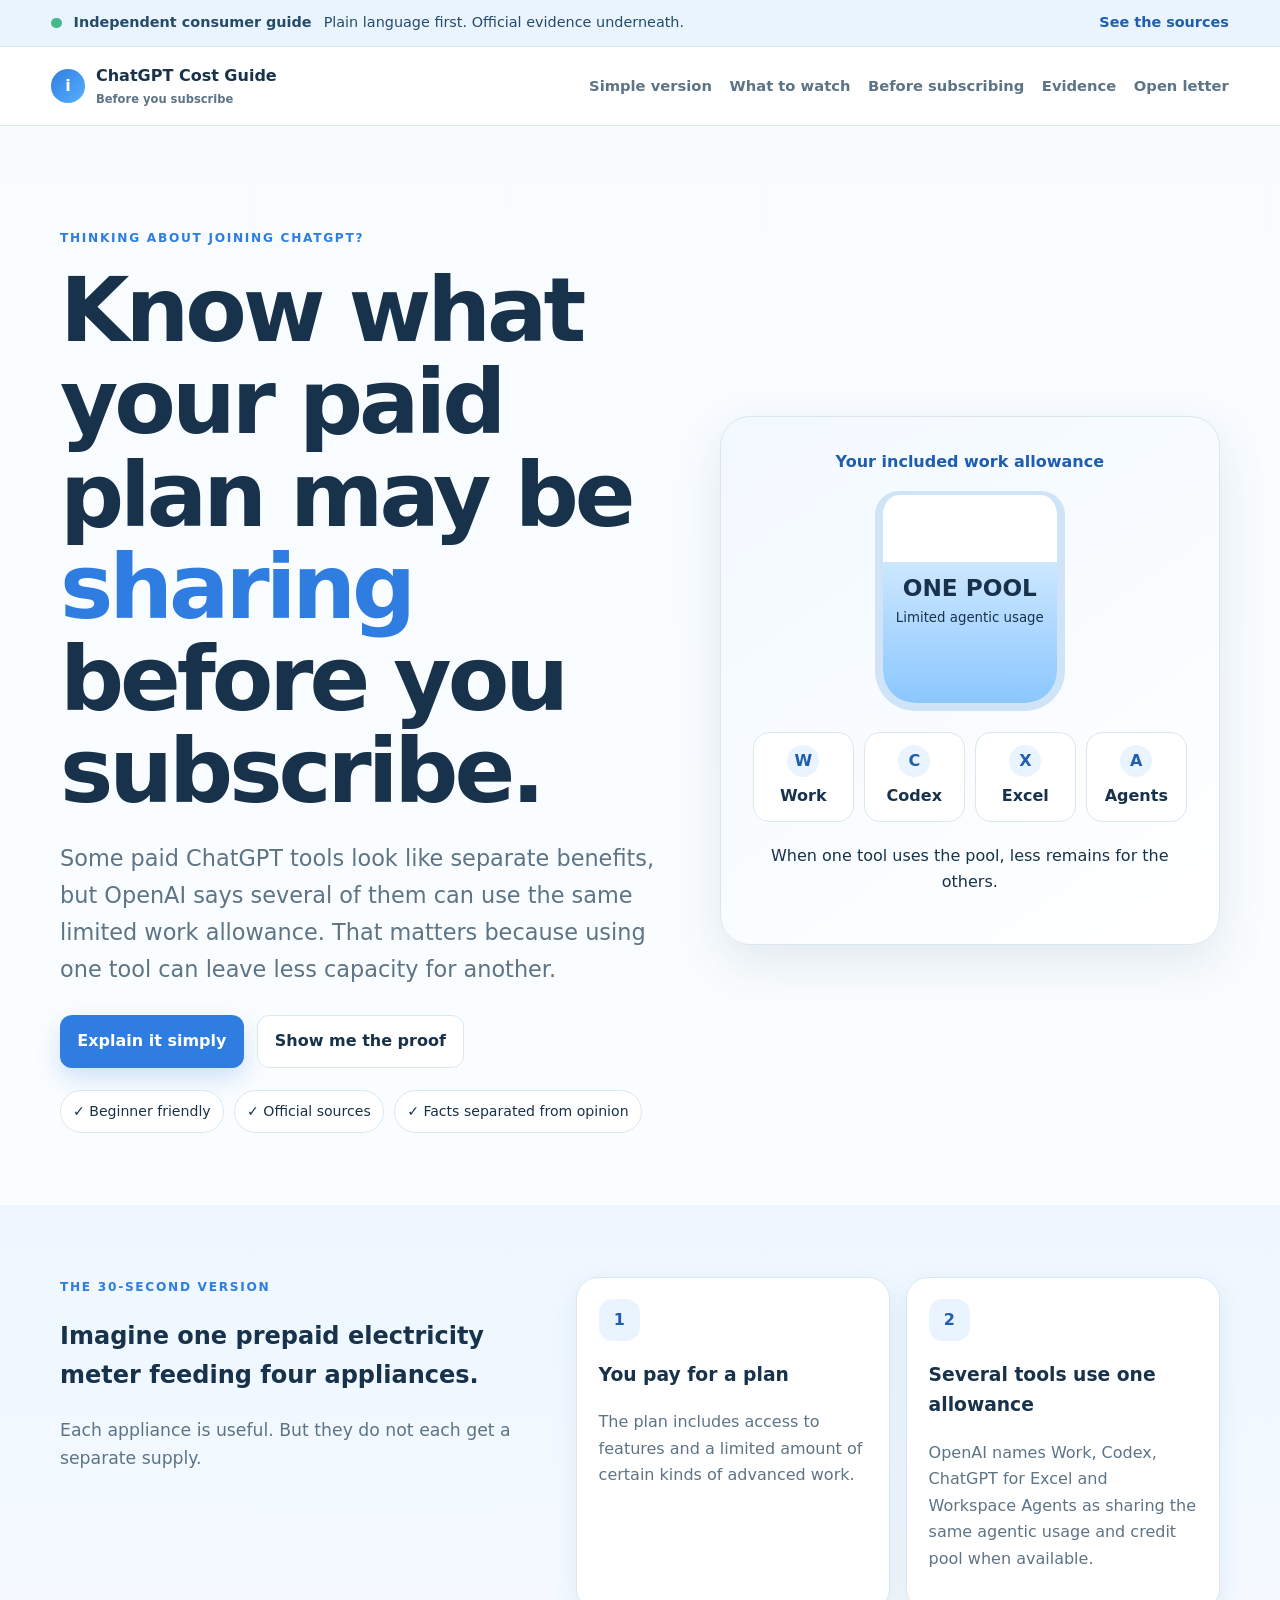
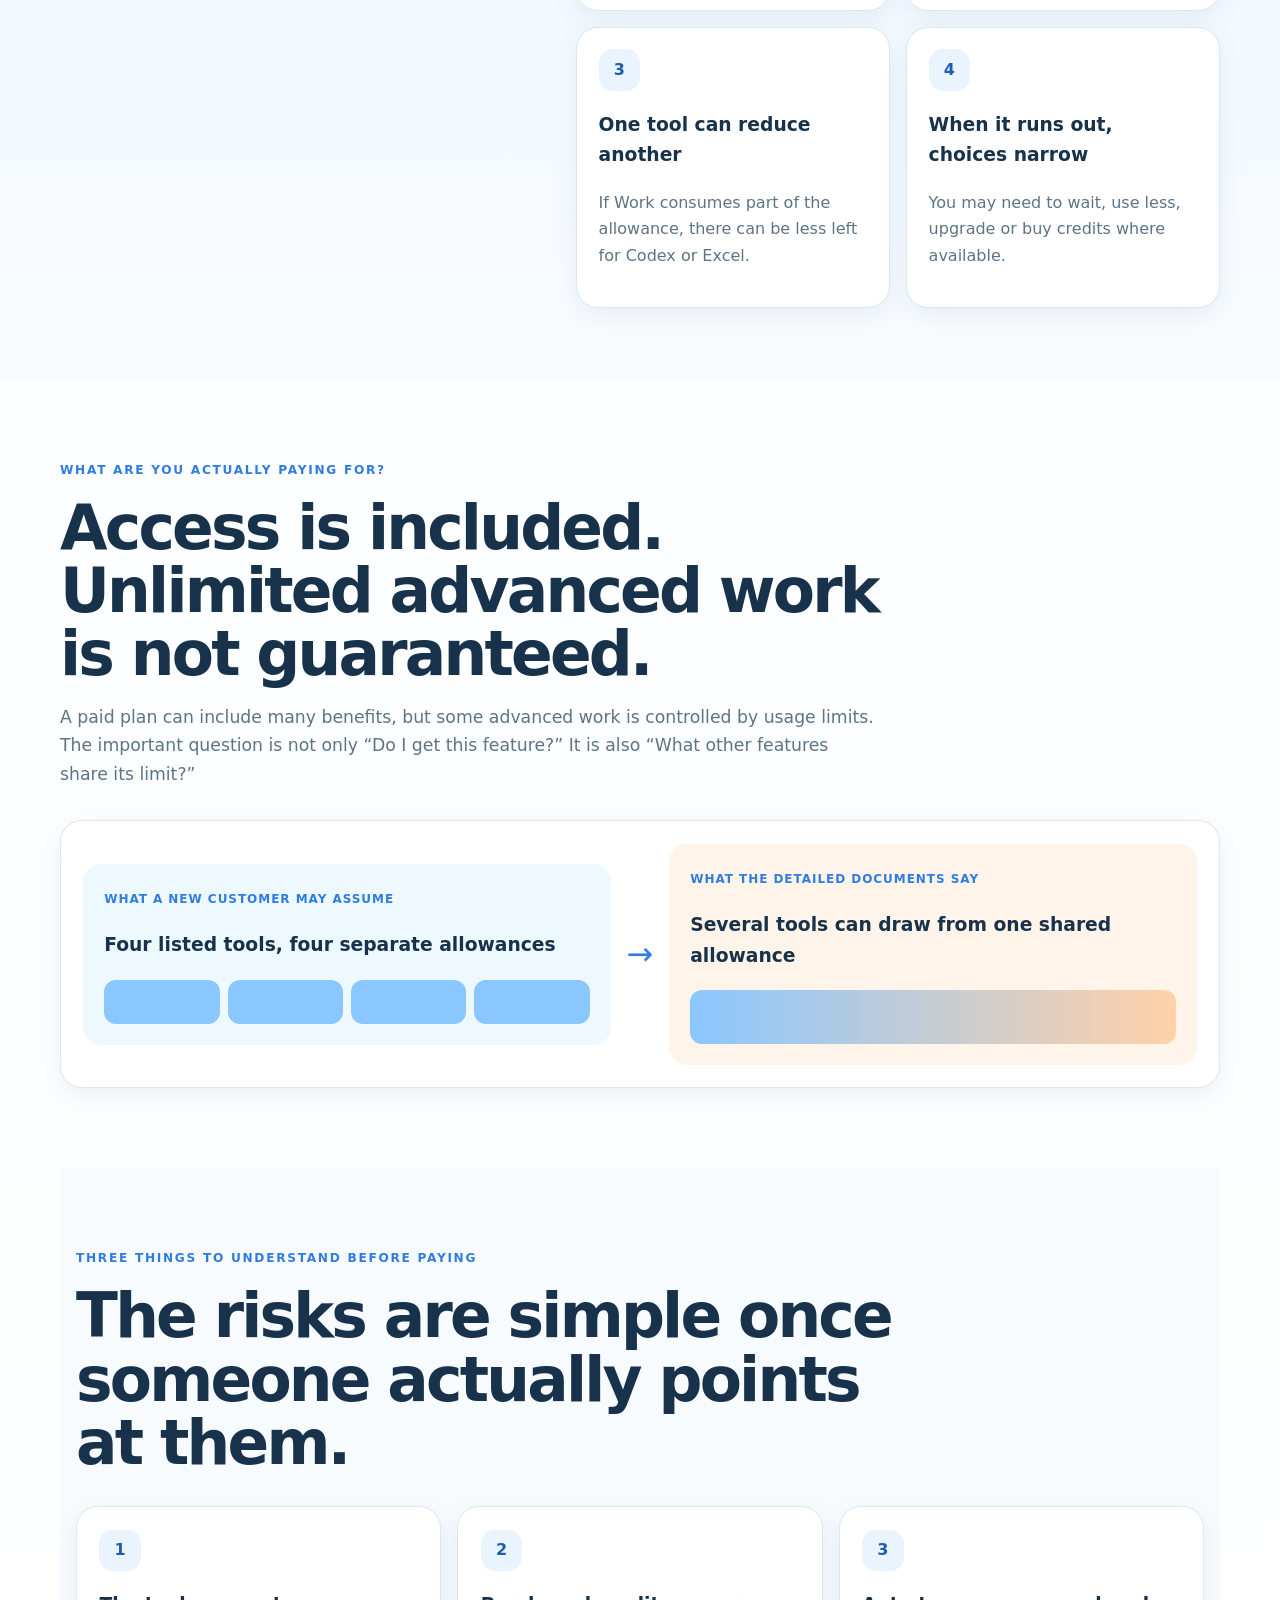
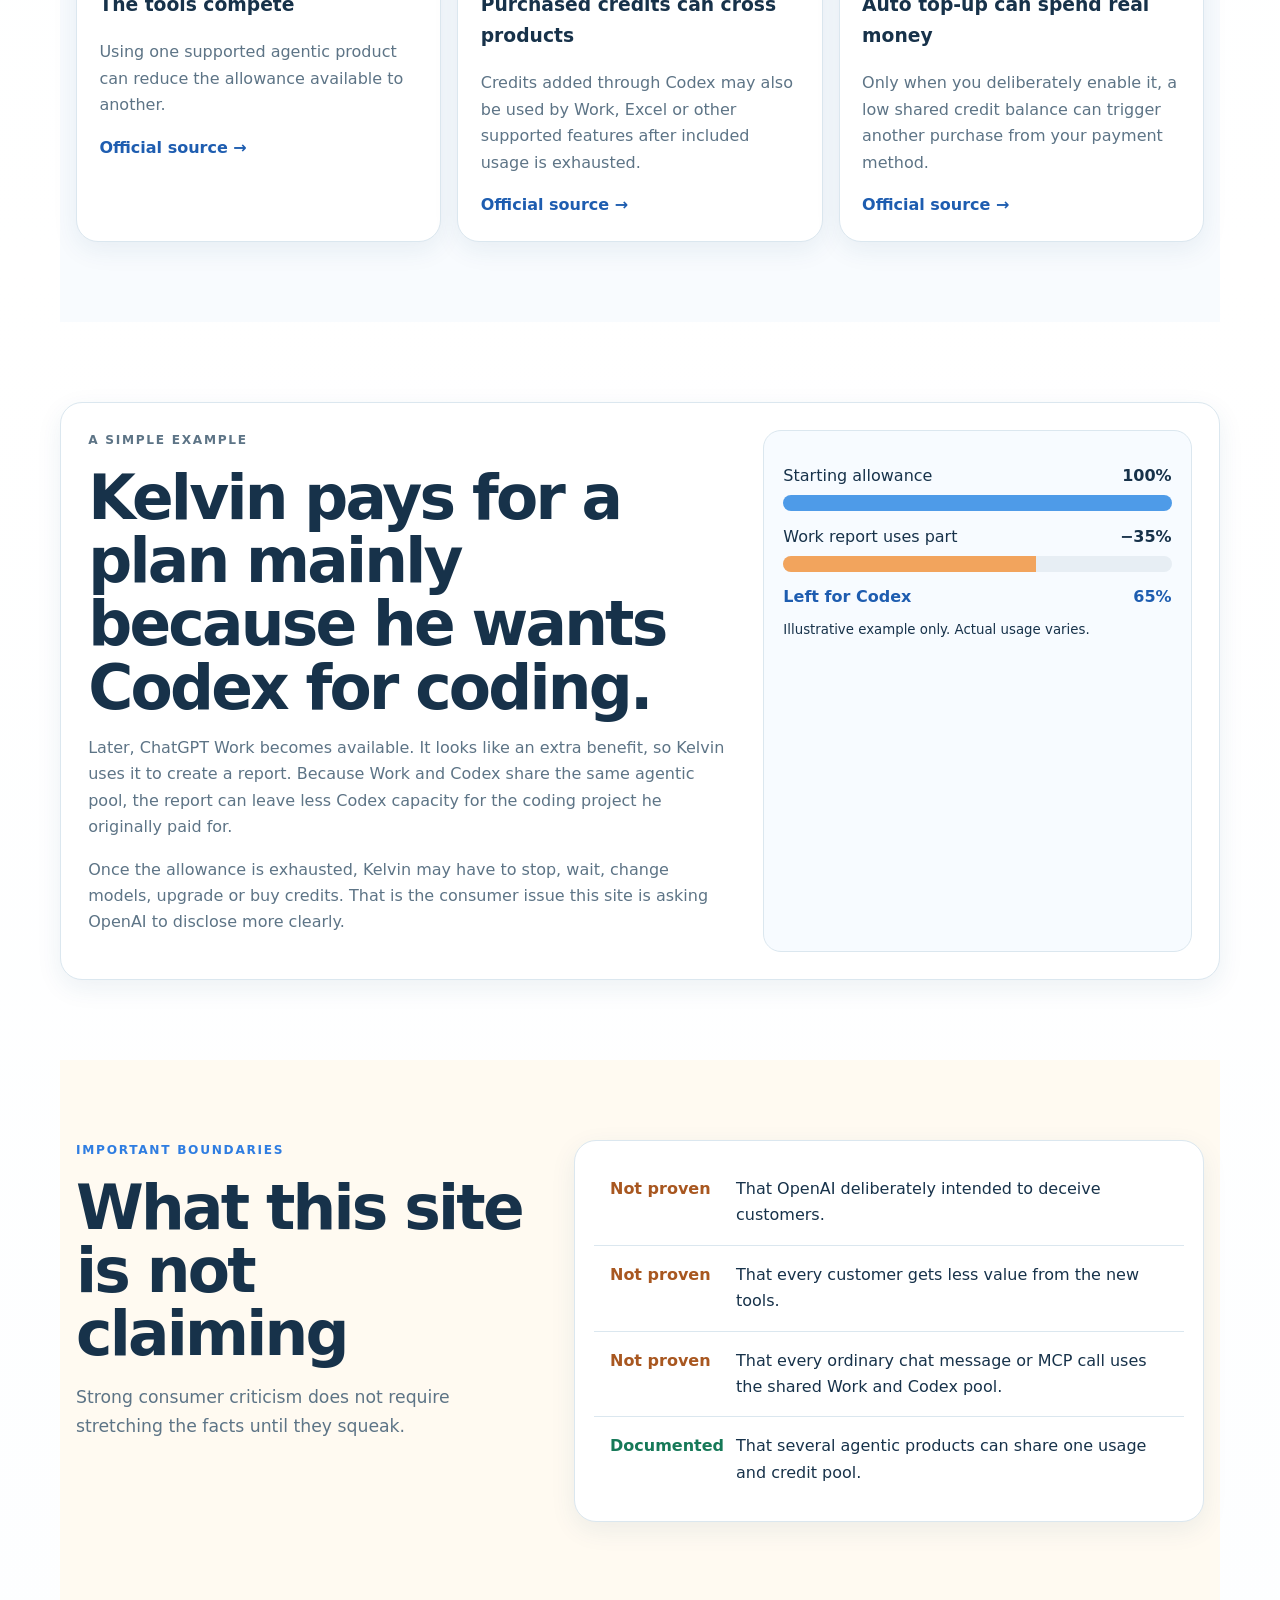
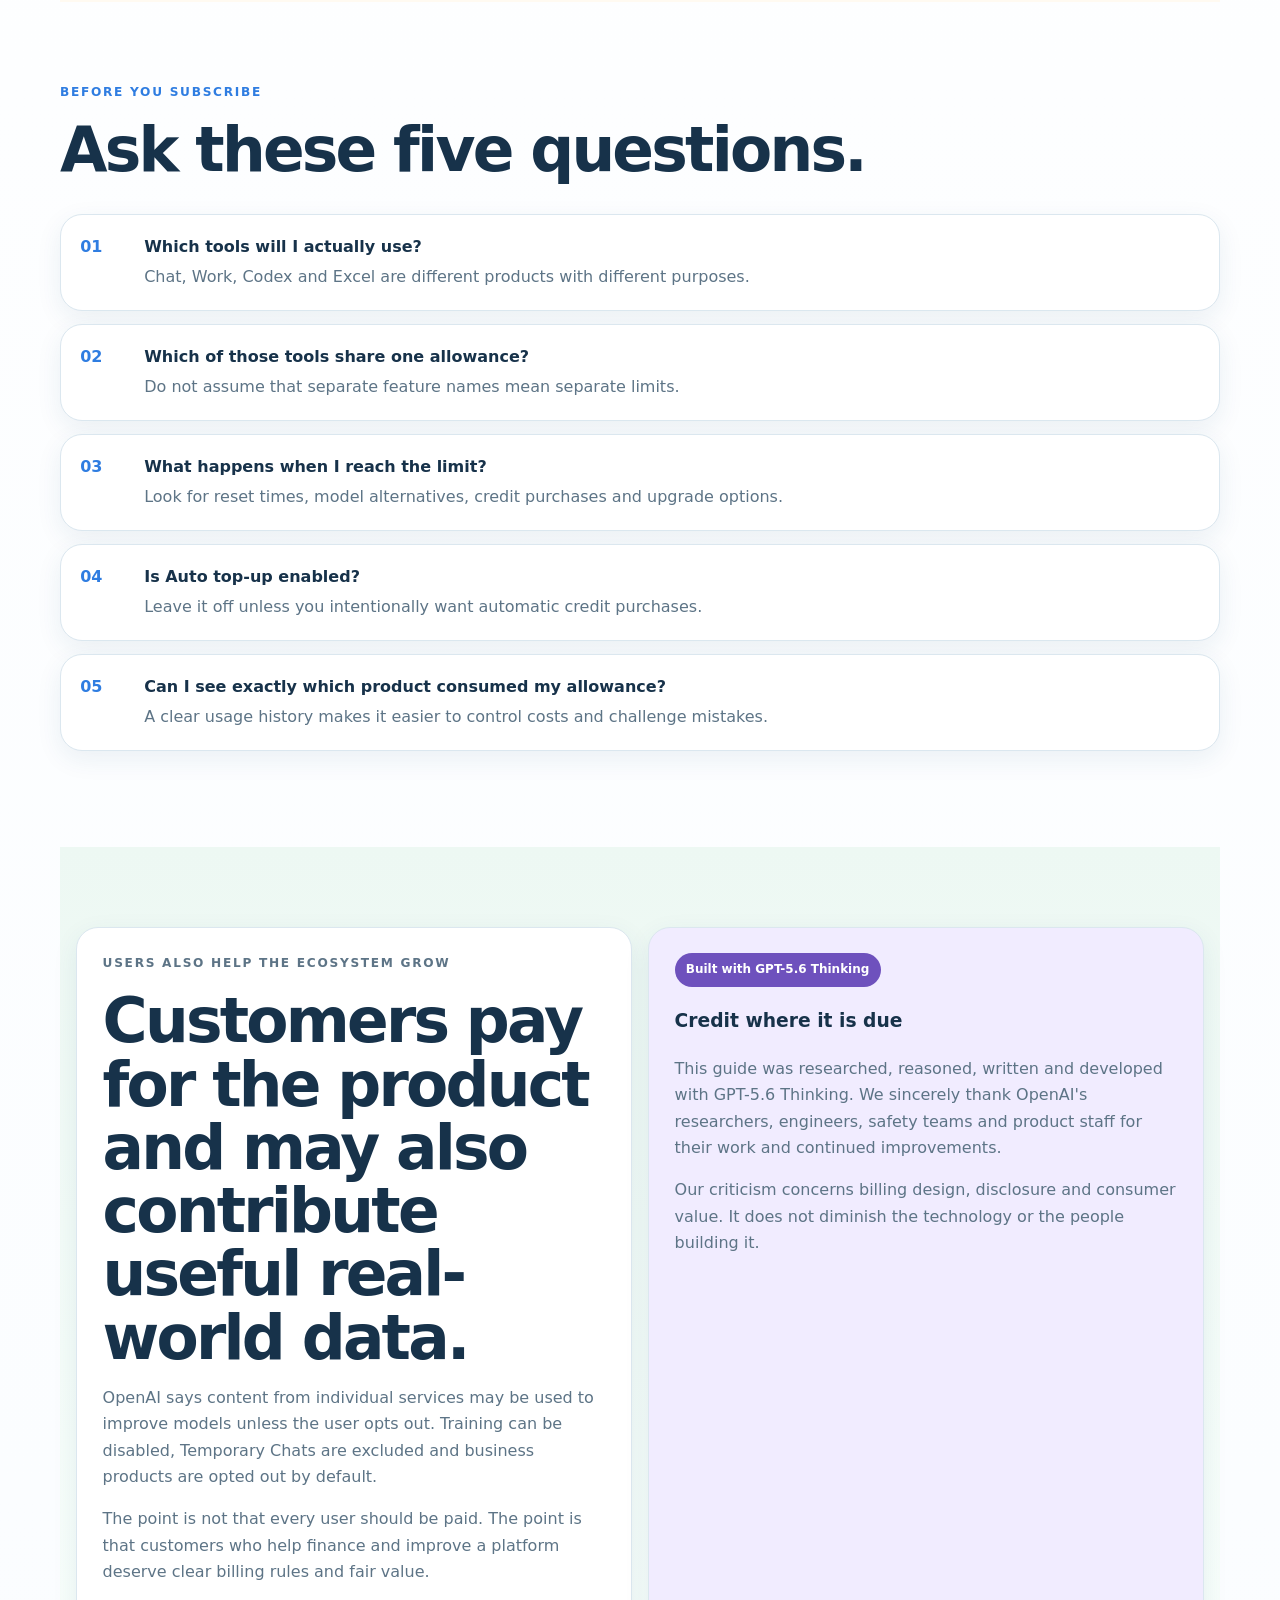
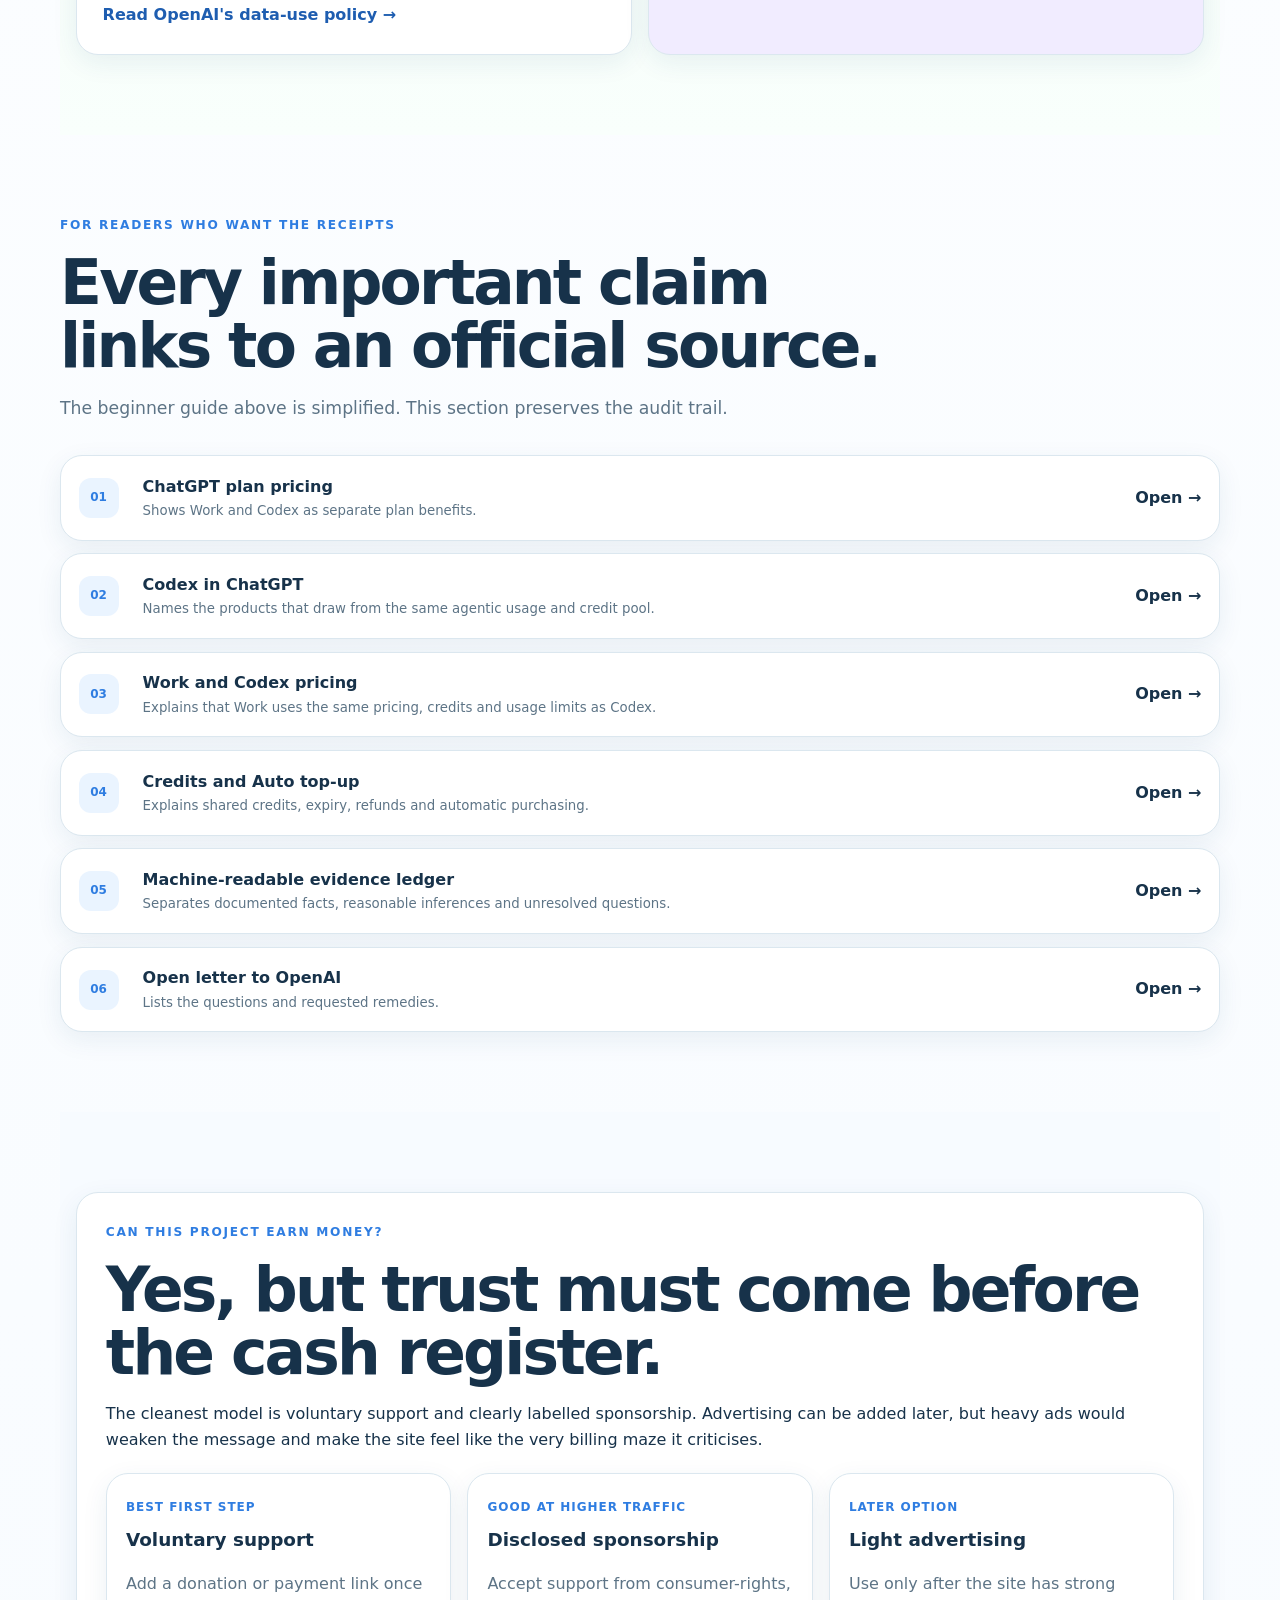
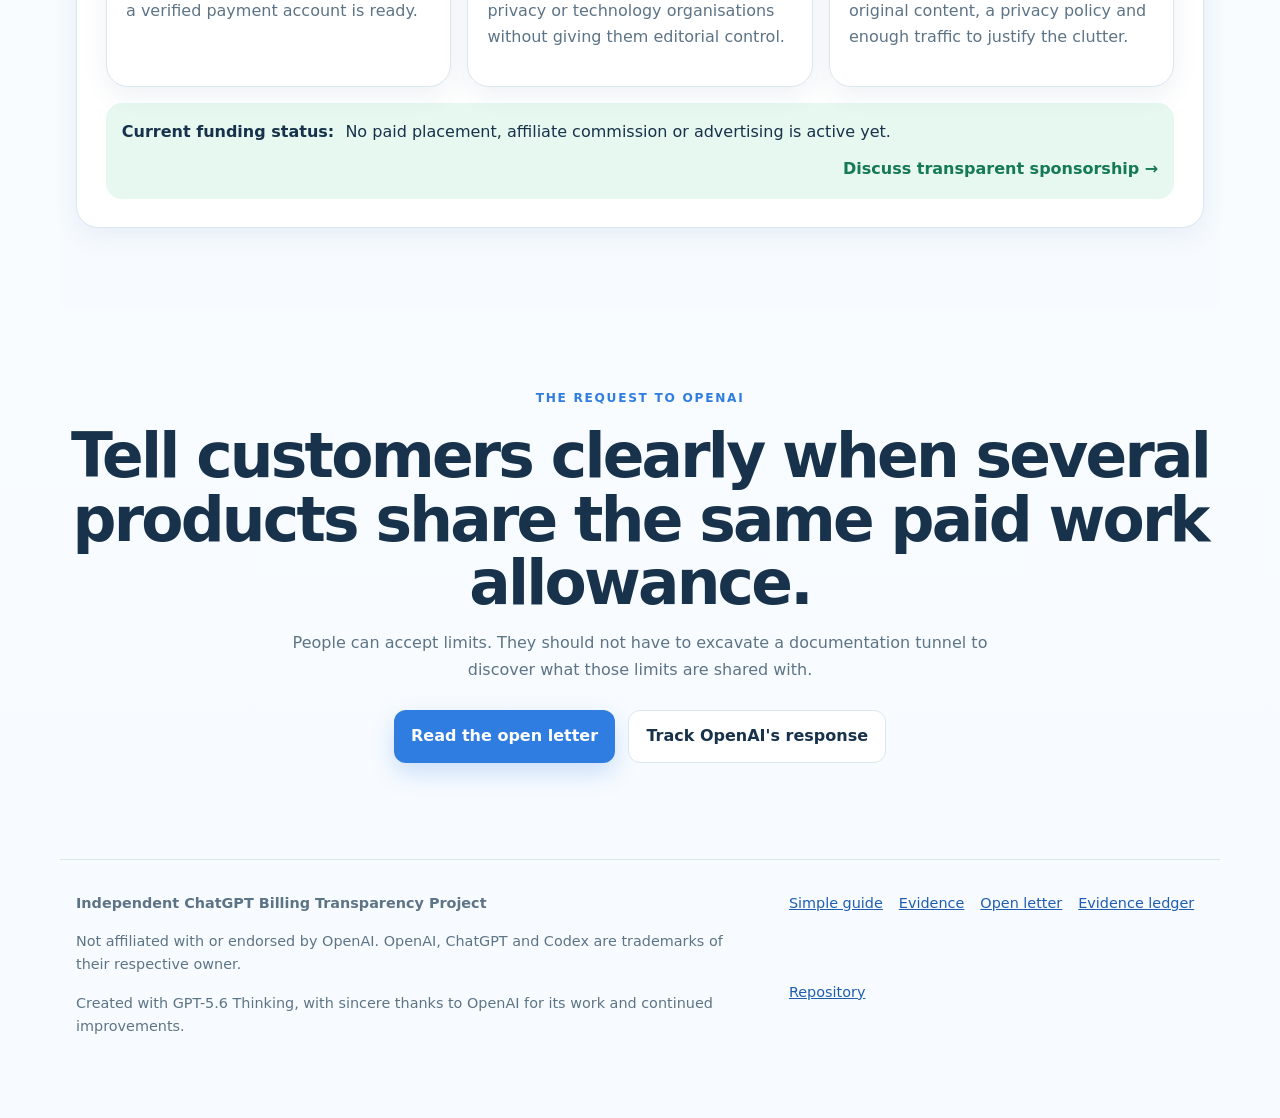
==== commit 79c098a3: "Redesign site for first-time ChatGPT buyers" ====
--- a/index.html
+++ b/index.html
@@ -3,372 +3,324 @@
 <head>
   <meta charset="utf-8">
   <meta name="viewport" content="width=device-width,initial-scale=1">
-  <title>ChatGPT Paid Usage Pool | Work, Codex and Excel Compete for One Allowance</title>
-  <meta name="description" content="OpenAI's documentation says ChatGPT Work, Codex, ChatGPT for Excel and Workspace Agents can draw from the same paid-plan allowance and shared credits. See why more products competing for one paid pool can force users to ration work, wait or spend more.">
-  <meta name="keywords" content="ChatGPT paid usage pool, ChatGPT Work Codex shared allowance, ChatGPT Plus agentic usage, products compete for same credits, OpenAI shared credit pool, GPT-5.6 Thinking, Codex usage limits, ChatGPT Work billing">
+  <title>Before You Pay for ChatGPT | A Simple Guide to Shared Work Limits</title>
+  <meta name="description" content="Thinking of paying for ChatGPT? Learn in plain language how ChatGPT Work, Codex, Excel and other tools can share one paid usage allowance, what happens when it runs out, and what to check before subscribing.">
+  <meta name="keywords" content="before paying for ChatGPT, ChatGPT Plus limits explained, ChatGPT Work shared allowance, Codex usage limits, ChatGPT credits explained, ChatGPT subscription risks">
   <meta name="author" content="Independent ChatGPT Billing Transparency Project">
   <meta name="robots" content="index,follow,max-image-preview:large,max-snippet:-1,max-video-preview:-1">
   <link rel="canonical" href="https://kelvinvdm-lgtm.github.io/chatgpt-work-billing-transparency/">
   <link rel="stylesheet" href="styles.css">
   <script src="app.js" defer></script>
+
   <meta property="og:type" content="article">
-  <meta property="og:title" content="More Paid Products. The Same Usage Pool.">
-  <meta property="og:description" content="Work, Codex, Excel and other agentic products can compete for the same paid-plan allowance and shared credit balance.">
+  <meta property="og:title" content="Before You Pay for ChatGPT: Understand the Shared Work Allowance">
+  <meta property="og:description" content="A friendly, plain-language guide to what several ChatGPT tools may share, what happens when the allowance runs out, and what to check before subscribing.">
   <meta property="og:url" content="https://kelvinvdm-lgtm.github.io/chatgpt-work-billing-transparency/">
   <meta property="og:image" content="https://kelvinvdm-lgtm.github.io/chatgpt-work-billing-transparency/og-card.png">
   <meta name="twitter:card" content="summary_large_image">
-  <meta name="twitter:title" content="ChatGPT's Paid Usage Pool Has More Claimants">
-  <meta name="twitter:description" content="Work, Codex and Excel can draw from one allowance. When one uses it, less remains for the others.">
+  <meta name="twitter:title" content="Before You Pay for ChatGPT">
+  <meta name="twitter:description" content="One paid work allowance can be shared by several tools. Here is the simple version.">
   <meta name="twitter:image" content="https://kelvinvdm-lgtm.github.io/chatgpt-work-billing-transparency/og-card.png">
+
   <script type="application/ld+json">
   {
     "@context":"https://schema.org",
     "@type":"Article",
-    "headline":"ChatGPT Paid Usage Pool: More Products Compete for One Allowance",
-    "description":"A source-backed consumer transparency report showing that multiple OpenAI agentic products can compete for one paid-plan usage allowance and shared credit balance.",
+    "headline":"Before You Pay for ChatGPT: A Simple Guide to Shared Work Limits",
+    "description":"A beginner-friendly explanation of how multiple OpenAI agentic products can share one paid-plan usage allowance and credit balance.",
     "datePublished":"2026-07-11",
     "dateModified":"2026-07-11",
     "author":{"@type":"Organization","name":"Independent ChatGPT Billing Transparency Project"},
     "publisher":{"@type":"Organization","name":"Independent ChatGPT Billing Transparency Project"},
     "mainEntityOfPage":"https://kelvinvdm-lgtm.github.io/chatgpt-work-billing-transparency/",
     "image":"https://kelvinvdm-lgtm.github.io/chatgpt-work-billing-transparency/og-card.png",
-    "about":["ChatGPT paid usage pool","ChatGPT Work billing","Codex usage limits","shared ChatGPT credits","GPT-5.6 Thinking"]
+    "about":["ChatGPT subscription limits","ChatGPT Work","Codex","shared credits","consumer billing transparency"]
   }
   </script>
+
   <script type="application/ld+json">
   {
     "@context":"https://schema.org",
     "@type":"FAQPage",
     "mainEntity":[
-      {"@type":"Question","name":"Which OpenAI products share the paid-plan agentic usage pool?","acceptedAnswer":{"@type":"Answer","text":"OpenAI's current documentation says Codex, ChatGPT Work, ChatGPT for Excel and Workspace Agents draw from the same agentic usage and credit pool when those products are available."}},
-      {"@type":"Question","name":"What happens when the included agentic allowance is exhausted?","acceptedAnswer":{"@type":"Answer","text":"OpenAI says included usage is consumed first. Supported activity can then draw from purchased credits where available, or users may need to wait, upgrade or change how they work."}},
-      {"@type":"Question","name":"Can credits purchased through Codex be used by other products?","acceptedAnswer":{"@type":"Answer","text":"Yes. OpenAI says credits can be used across supported features, including ChatGPT Work and ChatGPT for Excel."}},
-      {"@type":"Question","name":"Was this transparency site created with GPT-5.6 Thinking?","acceptedAnswer":{"@type":"Answer","text":"Yes. GPT-5.6 Thinking was used for research, reasoning, source comparison, writing, evidence organization and website development."}}
+      {"@type":"Question","name":"What am I paying for with ChatGPT Plus or Pro?","acceptedAnswer":{"@type":"Answer","text":"Among other benefits, paid plans can include a limited amount of agentic work. OpenAI says several products can draw from the same agentic usage and credit pool when available on the plan."}},
+      {"@type":"Question","name":"Which products can share the same work allowance?","acceptedAnswer":{"@type":"Answer","text":"OpenAI currently names Codex, ChatGPT Work, ChatGPT for Excel and Workspace Agents as products that can draw from the same agentic usage and credit pool when available."}},
+      {"@type":"Question","name":"What happens when the included allowance runs out?","acceptedAnswer":{"@type":"Answer","text":"Depending on the plan and feature, the user may need to wait for limits to reset, upgrade, reduce usage or buy credits where available."}},
+      {"@type":"Question","name":"Does ordinary ChatGPT chat use this same pool?","acceptedAnswer":{"@type":"Answer","text":"The official sources reviewed for this project describe the shared agentic pool for products such as Work and Codex. They do not establish that every ordinary chat message or every MCP call uses that same pool."}}
     ]
   }
   </script>
 </head>
 <body>
-  <a class="skip-link" href="#facts">Skip to evidence</a>
-
-  <div class="evidence-alert" role="status" aria-label="Evidence status">
-    <span class="alert-beacon" aria-hidden="true"></span>
-    <strong>LIVE EVIDENCE FILE</strong>
-    <div class="ticker-window" aria-hidden="true">
-      <div class="ticker-track">
-        <span>MORE PAID PRODUCTS NOW COMPETE FOR ONE AGENTIC ALLOWANCE</span>
-        <span>WORK + CODEX + EXCEL CAN DRAW FROM THE SAME POOL</span>
-        <span>AFTER THE INCLUDED LIMIT: WAIT, UPGRADE OR BUY CREDITS</span>
-        <span>INDIVIDUAL USERS MAY ALSO HELP IMPROVE THE MODELS</span>
-        <span>MORE PAID PRODUCTS NOW COMPETE FOR ONE AGENTIC ALLOWANCE</span>
-      </div>
-    </div>
-    <a href="#sources">View sources</a>
+  <a class="skip-link" href="#simple-version">Skip to the simple explanation</a>
+
+  <div class="notice-bar">
+    <span class="notice-dot" aria-hidden="true"></span>
+    <strong>Independent consumer guide</strong>
+    <span>Plain language first. Official evidence underneath.</span>
+    <a href="#evidence">See the sources</a>
   </div>
 
   <header class="site-header">
-    <a class="brand" href="#top" aria-label="Billing transparency home">
-      <span class="brand-mark" aria-hidden="true">C</span>
-      <span>ChatGPT Billing Transparency</span>
+    <a class="brand" href="#top" aria-label="Home">
+      <span class="brand-mark" aria-hidden="true">i</span>
+      <span><strong>ChatGPT Cost Guide</strong><small>Before you subscribe</small></span>
     </a>
-    <nav aria-label="Main navigation">
-      <a href="#facts">Facts</a>
-      <a href="#impact">Impact</a>
-      <a href="#ledger">Accuracy ledger</a>
-      <a href="#sources">Evidence</a>
+    <button class="menu-button" type="button" aria-expanded="false" aria-controls="main-nav">Menu</button>
+    <nav id="main-nav" aria-label="Main navigation">
+      <a href="#simple-version">Simple version</a>
+      <a href="#risks">What to watch</a>
+      <a href="#checklist">Before subscribing</a>
+      <a href="#evidence">Evidence</a>
       <a href="open-letter.html">Open letter</a>
     </nav>
-    <a class="header-cta" href="https://github.com/kelvinvdm-lgtm/chatgpt-work-billing-transparency/issues/1" rel="noopener">Response tracker -></a>
   </header>
 
   <main id="top">
-    <section class="hero">
+    <section class="hero wrap">
       <div class="hero-copy reveal">
-        <p class="eyebrow">Independent consumer transparency report - Verified 11 July 2026</p>
-        <h1>More products.<br><span>The same paid pool.</span></h1>
-        <p class="lede">Plus and Pro subscribers pay for included agentic usage. OpenAI's own documentation says ChatGPT Work, Codex, ChatGPT for Excel and Workspace Agents can draw from that same allowance. When one product consumes it, less remains for the others.</p>
+        <p class="eyebrow">Thinking about joining ChatGPT?</p>
+        <h1>Know what your paid plan may be <span>sharing</span> before you subscribe.</h1>
+        <p class="hero-text">Some paid ChatGPT tools look like separate benefits, but OpenAI says several of them can use the same limited work allowance. That matters because using one tool can leave less capacity for another.</p>
         <div class="hero-actions">
-          <a class="button primary" href="#facts">See the documented facts</a>
-          <a class="button secondary" href="#sources">Open official evidence</a>
-          <a class="button ghost" href="open-letter.html">Read the open letter</a>
-        </div>
-        <div class="hero-proof">
-          <span><b>1</b> paid-plan work allowance</span>
-          <span><b>4+</b> products can draw from it</span>
-          <span><b>More use</b> can mean credits or waiting</span>
-        </div>
-      </div>
-
-      <div class="meter-stage reveal" aria-label="Visual summary of the shared meter">
-        <div class="stage-grid" aria-hidden="true"></div>
-        <div class="orbit orbit-a" aria-hidden="true"></div>
-        <div class="orbit orbit-b" aria-hidden="true"></div>
-        <div class="meter-core">
-          <span class="core-kicker">PAID AGENTIC POOL</span>
-          <strong>1</strong>
-          <small>included allowance</small>
-        </div>
-        <article class="signal-card signal-work">
-          <span>FEATURE A</span>
-          <strong>ChatGPT Work</strong>
-          <small>Draws from shared usage</small>
+          <a class="button primary" href="#simple-version">Explain it simply</a>
+          <a class="button secondary" href="#evidence">Show me the proof</a>
+        </div>
+        <div class="trust-row">
+          <span>✓ Beginner friendly</span>
+          <span>✓ Official sources</span>
+          <span>✓ Facts separated from opinion</span>
+        </div>
+      </div>
+
+      <div class="allowance-illustration reveal" aria-label="One allowance shared by several products">
+        <div class="allowance-title">Your included work allowance</div>
+        <div class="allowance-bucket">
+          <div class="bucket-fill"></div>
+          <strong>ONE POOL</strong>
+          <small>Limited agentic usage</small>
+        </div>
+        <div class="tool-bubbles">
+          <div><span>W</span><b>Work</b></div>
+          <div><span>C</span><b>Codex</b></div>
+          <div><span>X</span><b>Excel</b></div>
+          <div><span>A</span><b>Agents</b></div>
+        </div>
+        <p>When one tool uses the pool, less remains for the others.</p>
+      </div>
+    </section>
+
+    <section class="quick-answer" id="simple-version">
+      <div class="wrap quick-grid">
+        <div class="section-heading reveal">
+          <p class="eyebrow">The 30-second version</p>
+          <h2>Imagine one prepaid electricity meter feeding four appliances.</h2>
+          <p>Each appliance is useful. But they do not each get a separate supply.</p>
+        </div>
+        <div class="steps-grid">
+          <article class="step-card reveal">
+            <span>1</span>
+            <h3>You pay for a plan</h3>
+            <p>The plan includes access to features and a limited amount of certain kinds of advanced work.</p>
+          </article>
+          <article class="step-card reveal">
+            <span>2</span>
+            <h3>Several tools use one allowance</h3>
+            <p>OpenAI names Work, Codex, ChatGPT for Excel and Workspace Agents as sharing the same agentic usage and credit pool when available.</p>
+          </article>
+          <article class="step-card reveal">
+            <span>3</span>
+            <h3>One tool can reduce another</h3>
+            <p>If Work consumes part of the allowance, there can be less left for Codex or Excel.</p>
+          </article>
+          <article class="step-card reveal">
+            <span>4</span>
+            <h3>When it runs out, choices narrow</h3>
+            <p>You may need to wait, use less, upgrade or buy credits where available.</p>
+          </article>
+        </div>
+      </div>
+    </section>
+
+    <section class="section wrap" id="what-you-pay-for">
+      <div class="section-heading reveal">
+        <p class="eyebrow">What are you actually paying for?</p>
+        <h2>Access is included. Unlimited advanced work is not guaranteed.</h2>
+        <p>A paid plan can include many benefits, but some advanced work is controlled by usage limits. The important question is not only “Do I get this feature?” It is also “What other features share its limit?”</p>
+      </div>
+
+      <div class="comparison-box reveal">
+        <div class="comparison-side friendly">
+          <span class="comparison-label">What a new customer may assume</span>
+          <h3>Four listed tools, four separate allowances</h3>
+          <div class="mini-pools" aria-hidden="true"><i></i><i></i><i></i><i></i></div>
+        </div>
+        <div class="comparison-arrow" aria-hidden="true">→</div>
+        <div class="comparison-side reality">
+          <span class="comparison-label">What the detailed documents say</span>
+          <h3>Several tools can draw from one shared allowance</h3>
+          <div class="one-pool" aria-hidden="true"><i></i></div>
+        </div>
+      </div>
+    </section>
+
+    <section class="section soft-section" id="risks">
+      <div class="wrap">
+        <div class="section-heading reveal">
+          <p class="eyebrow">Three things to understand before paying</p>
+          <h2>The risks are simple once someone actually points at them.</h2>
+        </div>
+        <div class="risk-grid">
+          <article class="risk-card reveal">
+            <div class="risk-icon">1</div>
+            <h3>The tools compete</h3>
+            <p>Using one supported agentic product can reduce the allowance available to another.</p>
+            <a href="https://help.openai.com/en/articles/11369540-codex-in-chatgpt" rel="noopener">Official source →</a>
+          </article>
+          <article class="risk-card reveal">
+            <div class="risk-icon">2</div>
+            <h3>Purchased credits can cross products</h3>
+            <p>Credits added through Codex may also be used by Work, Excel or other supported features after included usage is exhausted.</p>
+            <a href="https://help.openai.com/en/articles/12642688-using-credits-for-flexible-usage-in-chatgpt-freegopluspro-sora" rel="noopener">Official source →</a>
+          </article>
+          <article class="risk-card reveal">
+            <div class="risk-icon">3</div>
+            <h3>Auto top-up can spend real money</h3>
+            <p>Only when you deliberately enable it, a low shared credit balance can trigger another purchase from your payment method.</p>
+            <a href="https://help.openai.com/en/articles/12642688-using-credits-for-flexible-usage-in-chatgpt-freegopluspro-sora" rel="noopener">Official source →</a>
+          </article>
+        </div>
+      </div>
+    </section>
+
+    <section class="section wrap" id="plain-example">
+      <div class="example-card reveal">
+        <div class="example-copy">
+          <p class="eyebrow">A simple example</p>
+          <h2>Kelvin pays for a plan mainly because he wants Codex for coding.</h2>
+          <p>Later, ChatGPT Work becomes available. It looks like an extra benefit, so Kelvin uses it to create a report. Because Work and Codex share the same agentic pool, the report can leave less Codex capacity for the coding project he originally paid for.</p>
+          <p>Once the allowance is exhausted, Kelvin may have to stop, wait, change models, upgrade or buy credits. That is the consumer issue this site is asking OpenAI to disclose more clearly.</p>
+        </div>
+        <div class="example-meter" aria-label="Example shared allowance">
+          <div class="meter-row"><span>Starting allowance</span><b>100%</b></div>
+          <div class="meter-track"><i style="width:100%"></i></div>
+          <div class="meter-row"><span>Work report uses part</span><b>−35%</b></div>
+          <div class="meter-track used"><i style="width:65%"></i></div>
+          <div class="meter-row final"><span>Left for Codex</span><b>65%</b></div>
+          <small>Illustrative example only. Actual usage varies.</small>
+        </div>
+      </div>
+    </section>
+
+    <section class="section gentle-warning">
+      <div class="wrap two-column">
+        <div class="section-heading reveal">
+          <p class="eyebrow">Important boundaries</p>
+          <h2>What this site is not claiming</h2>
+          <p>Strong consumer criticism does not require stretching the facts until they squeak.</p>
+        </div>
+        <div class="boundary-list reveal">
+          <div><span>Not proven</span><p>That OpenAI deliberately intended to deceive customers.</p></div>
+          <div><span>Not proven</span><p>That every customer gets less value from the new tools.</p></div>
+          <div><span>Not proven</span><p>That every ordinary chat message or MCP call uses the shared Work and Codex pool.</p></div>
+          <div><span>Documented</span><p>That several agentic products can share one usage and credit pool.</p></div>
+        </div>
+      </div>
+    </section>
+
+    <section class="section wrap" id="checklist">
+      <div class="section-heading reveal">
+        <p class="eyebrow">Before you subscribe</p>
+        <h2>Ask these five questions.</h2>
+      </div>
+      <ol class="checklist">
+        <li class="reveal"><span>01</span><div><strong>Which tools will I actually use?</strong><p>Chat, Work, Codex and Excel are different products with different purposes.</p></div></li>
+        <li class="reveal"><span>02</span><div><strong>Which of those tools share one allowance?</strong><p>Do not assume that separate feature names mean separate limits.</p></div></li>
+        <li class="reveal"><span>03</span><div><strong>What happens when I reach the limit?</strong><p>Look for reset times, model alternatives, credit purchases and upgrade options.</p></div></li>
+        <li class="reveal"><span>04</span><div><strong>Is Auto top-up enabled?</strong><p>Leave it off unless you intentionally want automatic credit purchases.</p></div></li>
+        <li class="reveal"><span>05</span><div><strong>Can I see exactly which product consumed my allowance?</strong><p>A clear usage history makes it easier to control costs and challenge mistakes.</p></div></li>
+      </ol>
+    </section>
+
+    <section class="section contribution-section">
+      <div class="wrap contribution-grid">
+        <article class="contribution-card reveal">
+          <p class="eyebrow">Users also help the ecosystem grow</p>
+          <h2>Customers pay for the product and may also contribute useful real-world data.</h2>
+          <p>OpenAI says content from individual services may be used to improve models unless the user opts out. Training can be disabled, Temporary Chats are excluded and business products are opted out by default.</p>
+          <p>The point is not that every user should be paid. The point is that customers who help finance and improve a platform deserve clear billing rules and fair value.</p>
+          <a class="text-link" href="https://openai.com/policies/how-your-data-is-used-to-improve-model-performance/" rel="noopener">Read OpenAI's data-use policy →</a>
         </article>
-        <article class="signal-card signal-codex">
-          <span>FEATURE B</span>
-          <strong>Codex</strong>
-          <small>Draws from shared usage</small>
+        <article class="thanks-card reveal">
+          <span class="thanks-badge">Built with GPT-5.6 Thinking</span>
+          <h3>Credit where it is due</h3>
+          <p>This guide was researched, reasoned, written and developed with GPT-5.6 Thinking. We sincerely thank OpenAI's researchers, engineers, safety teams and product staff for their work and continued improvements.</p>
+          <p>Our criticism concerns billing design, disclosure and consumer value. It does not diminish the technology or the people building it.</p>
         </article>
-        <article class="signal-card signal-credit">
-          <span>PRODUCT 03</span>
-          <strong>ChatGPT for Excel</strong>
-          <small>Can draw from the same allowance</small>
-        </article>
-        <a class="evidence-node node-one" href="https://help.openai.com/en/articles/11369540-codex-in-chatgpt" rel="noopener">Source 01 -></a>
-        <a class="evidence-node node-two" href="https://learn.chatgpt.com/docs/pricing" rel="noopener">Source 02 -></a>
-      </div>
-    </section>
-
-    <section class="evidence-ribbon" aria-label="Key findings">
-      <a href="#fact-1"><span>01</span><strong>One paid allowance</strong><small>Multiple products can consume it</small></a>
-      <a href="#impact"><span>02</span><strong>Products compete</strong><small>Use in one leaves less for the rest</small></a>
-      <a href="#fact-2"><span>03</span><strong>Extra use costs</strong><small>Credits extend work after the limit</small></a>
-      <a href="#attribution"><span>04</span><strong>Built with GPT-5.6</strong><small>Exceptional reasoning used to examine the facts</small></a>
-    </section>
-
-    <section class="section evidence-command" id="facts">
+      </div>
+    </section>
+
+    <section class="section wrap" id="evidence">
       <div class="section-heading reveal">
-        <p class="eyebrow">Primary evidence command centre</p>
-        <h2>One paid pool, several competing products</h2>
-        <p>The issue is not a higher published model rate. It is that more products can consume the work allowance subscribers already pay for.</p>
-      </div>
-      <div class="card-grid">
-        <article class="card evidence reveal" id="fact-1">
-          <div class="card-top"><span class="number">01</span><span class="status verified">VERIFIED</span></div>
-          <h3>Multiple products draw from one paid-plan pool</h3>
-          <p>OpenAI says Codex, ChatGPT Work, ChatGPT for Excel and Workspace Agents draw from the same agentic usage and credit pool when those products are available on the subscriber's plan.</p>
-          <a href="https://help.openai.com/en/articles/11369540-codex-in-chatgpt" rel="noopener">Open official Codex help article <span>-></span></a>
-        </article>
-        <article class="card evidence reveal" id="fact-2">
-          <div class="card-top"><span class="number">02</span><span class="status verified">VERIFIED</span></div>
-          <h3>The included allowance is spent before extra credits</h3>
-          <p>OpenAI says the plan's included usage is used first. After the limit is reached, supported usage can draw from purchased credits, or the user may need to wait, upgrade or choose another available option.</p>
-          <a href="https://learn.chatgpt.com/docs/pricing" rel="noopener">Open official pricing documentation <span>-></span></a>
-        </article>
-        <article class="card evidence reveal" id="fact-3">
-          <div class="card-top"><span class="number">03</span><span class="status verified">VERIFIED</span></div>
-          <h3>Purchased credits are not reserved for the product that sold them</h3>
-          <p>Credits added through Codex can be consumed by other supported features, including ChatGPT Work and ChatGPT for Excel, after the included allowance is exhausted.</p>
-          <a href="https://help.openai.com/en/articles/12642688-using-credits-for-flexible-usage-in-chatgpt-freegopluspro-sora" rel="noopener">Open official credits FAQ <span>-></span></a>
-        </article>
-        <article class="card evidence reveal" id="fact-4">
-          <div class="card-top"><span class="number">04</span><span class="status conditional">CONDITIONAL</span></div>
-          <h3>Auto top-up can be triggered by the shared balance</h3>
-          <p>Eligible Plus and Pro users may enable Auto top-up. When the shared balance drops below the chosen minimum, OpenAI can charge the saved payment method to restore the target balance.</p>
-          <a href="https://help.openai.com/en/articles/12642688-using-credits-for-flexible-usage-in-chatgpt-freegopluspro-sora" rel="noopener">Open official Auto top-up terms <span>-></span></a>
-        </article>
-        <article class="card evidence reveal" id="fact-5">
-          <div class="card-top"><span class="number">05</span><span class="status verified">VERIFIED</span></div>
-          <h3>Credits expire and are generally non-refundable</h3>
-          <p>OpenAI says purchased credits are generally non-refundable and expire 12 months after purchase. Exceptions may apply where required by law.</p>
-          <a href="https://help.openai.com/en/articles/12642688-using-credits-for-flexible-usage-in-chatgpt-freegopluspro-sora" rel="noopener">Open official credits FAQ <span>-></span></a>
-        </article>
-        <article class="card evidence reveal" id="fact-6">
-          <div class="card-top"><span class="number">06</span><span class="status verified">VERIFIED</span></div>
-          <h3>Individual users can also contribute to model improvement</h3>
-          <p>OpenAI says content from individual services may be used to train and improve models unless the user opts out. It says real-world problems and data help improve accuracy, general capabilities and safety.</p>
-          <a href="https://openai.com/policies/how-your-data-is-used-to-improve-model-performance/" rel="noopener">Open OpenAI's data-use explanation <span>-></span></a>
-        </article>
-      </div>
-    </section>
-
-    <section class="section comparison" id="impact">
-      <div class="section-heading reveal">
-        <p class="eyebrow">The paid-pool squeeze</p>
-        <h2>Several products are sold. One work budget pays the bill.</h2>
-      </div>
-      <div class="comparison-grid">
-        <article class="panel pricing-card reveal">
-          <div class="panel-icon">A</div>
-          <p class="panel-label">Main Plus pricing card</p>
-          <h3>Features appear separately</h3>
-          <ul>
-            <li>"Expanded Codex usage"</li>
-            <li>"Expanded access to ChatGPT Work"</li>
-            <li>A general "Limits apply" link</li>
-          </ul>
-          <p class="muted">The shared meter is not stated beside those two benefits on the main pricing card.</p>
-          <a class="text-link" href="https://chatgpt.com/pricing/" rel="noopener">Inspect the pricing page -></a>
-        </article>
-        <div class="transfer-visual" aria-hidden="true"><span></span><b>SHARED</b><span></span></div>
-        <article class="panel alert reveal">
-          <div class="panel-icon">B</div>
-          <p class="panel-label">Detailed help and pricing pages</p>
-          <h3>One included allowance</h3>
-          <ul>
-            <li>Shared agentic usage allowance</li>
-            <li>Shared credit balance</li>
-            <li>Same Work and Codex pricing and limits</li>
-          </ul>
-          <p class="muted">A material billing relationship is disclosed, but several clicks away from the purchase summary and mode switch.</p>
-          <a class="text-link" href="https://help.openai.com/en/articles/11369540-codex-in-chatgpt" rel="noopener">Inspect the detailed disclosure -></a>
-        </article>
-      </div>
-
-      <div class="impact-callout reveal">
-        <div class="callout-beacon" aria-hidden="true"></div>
+        <p class="eyebrow">For readers who want the receipts</p>
+        <h2>Every important claim links to an official source.</h2>
+        <p>The beginner guide above is simplified. This section preserves the audit trail.</p>
+      </div>
+      <div class="source-list">
+        <a class="source-card reveal" href="https://chatgpt.com/pricing/" rel="noopener"><span>01</span><div><strong>ChatGPT plan pricing</strong><small>Shows Work and Codex as separate plan benefits.</small></div><b>Open →</b></a>
+        <a class="source-card reveal" href="https://help.openai.com/en/articles/11369540-codex-in-chatgpt" rel="noopener"><span>02</span><div><strong>Codex in ChatGPT</strong><small>Names the products that draw from the same agentic usage and credit pool.</small></div><b>Open →</b></a>
+        <a class="source-card reveal" href="https://learn.chatgpt.com/docs/pricing" rel="noopener"><span>03</span><div><strong>Work and Codex pricing</strong><small>Explains that Work uses the same pricing, credits and usage limits as Codex.</small></div><b>Open →</b></a>
+        <a class="source-card reveal" href="https://help.openai.com/en/articles/12642688-using-credits-for-flexible-usage-in-chatgpt-freegopluspro-sora" rel="noopener"><span>04</span><div><strong>Credits and Auto top-up</strong><small>Explains shared credits, expiry, refunds and automatic purchasing.</small></div><b>Open →</b></a>
+        <a class="source-card reveal" href="evidence.json"><span>05</span><div><strong>Machine-readable evidence ledger</strong><small>Separates documented facts, reasonable inferences and unresolved questions.</small></div><b>Open →</b></a>
+        <a class="source-card reveal" href="open-letter.html"><span>06</span><div><strong>Open letter to OpenAI</strong><small>Lists the questions and requested remedies.</small></div><b>Open →</b></a>
+      </div>
+    </section>
+
+    <section class="section funding-section" id="support">
+      <div class="wrap funding-shell reveal">
         <div>
-          <p class="eyebrow">Consumer impact, stated carefully</p>
-          <h3>The customer paid for a work budget. New products now have a claim on it.</h3>
-          <p>For someone who previously relied on the allowance mainly for Codex, using Work or Excel can reduce what remains for coding. Once the included amount is consumed, the practical choices can become: ration the work, wait for a reset, upgrade, or purchase credits where available.</p>
-          <p><strong>This does not prove that OpenAI raised its margins or that every subscriber receives less value.</strong> It does establish that more products can compete for one paid resource and that extra usage can require additional spending.</p>
-        </div>
-      </div>
-    </section>
-
-    <section class="section contribution" id="contribution">
-      <div class="section-heading reveal">
-        <p class="eyebrow">Customers are not passive inputs</p>
-        <h2>Users pay for the product and may also help improve it.</h2>
-        <p>The fairness argument is strongest when stated precisely.</p>
-      </div>
-      <div class="contribution-grid">
-        <article class="panel reveal">
-          <p class="panel-label">What OpenAI says</p>
-          <h3>Real-world conversations can improve the models</h3>
-          <p>OpenAI says content from individual services may be used to train its models unless the user opts out. It says shared content helps improve accuracy, general capabilities and safety.</p>
-          <a class="text-link" href="https://openai.com/policies/how-your-data-is-used-to-improve-model-performance/" rel="noopener">Read OpenAI's data-use policy ↗</a>
-        </article>
-        <article class="panel contribution-position reveal">
-          <p class="panel-label">The consumer position</p>
-          <h3>No payment demanded. Fair value expected.</h3>
-          <p>Users do not need to claim ownership of the model or demand wages for every conversation. The fair request is simpler: when paying customers help fund the service and may also contribute useful real-world data, new products should not quietly dilute the same paid work allowance.</p>
-          <p class="muted">Training can be disabled, Temporary Chats are excluded, and business products are opted out by default. It would be inaccurate to say every user's work trains every model.</p>
-        </article>
-      </div>
-    </section>
-    <section class="section ledger" id="ledger">
-      <div class="section-heading reveal">
-        <p class="eyebrow">Accuracy before ammunition</p>
-        <h2>What is proven, inferred and unproven</h2>
-      </div>
-      <div class="ledger-grid">
-        <article class="ledger-card proven reveal">
-          <div class="ledger-light"></div><span>Documented fact</span>
-          <h3>Several agentic products share the paid-plan usage and credit pool.</h3>
-          <p>Directly stated in current OpenAI documentation.</p>
-          <a href="evidence.json">Open evidence record -></a>
-        </article>
-        <article class="ledger-card inferred reveal">
-          <div class="ledger-light"></div><span>Reasonable inference</span>
-          <h3>Adding products to one pool can force rationing or additional spending.</h3>
-          <p>This follows from multiple products drawing from one finite allowance and credits extending usage after the limit.</p>
-          <a href="#impact">See the reasoning -></a>
-        </article>
-        <article class="ledger-card unproven reveal">
-          <div class="ledger-light"></div><span>Not established</span>
-          <h3>Ordinary Chat MCP calls automatically count as Work.</h3>
-          <p>No official documentation found currently establishes that edge case.</p>
-          <a href="open-letter.html">See the question to OpenAI -></a>
-        </article>
-        <article class="ledger-card unproven reveal">
-          <div class="ledger-light"></div><span>Not established</span>
-          <h3>OpenAI deliberately intended to deceive customers.</h3>
-          <p>The concern is disclosure quality and billing design, not an unsupported claim about intent.</p>
-          <a href="open-letter.html">Read the accuracy policy -></a>
-        </article>
-      </div>
-    </section>
-
-    <section class="section model-section" id="model-comparison">
-      <div class="section-heading reveal">
-        <p class="eyebrow">GPT-5.6 compared with GPT-5.5</p>
-        <h2>The model rate is not the central complaint</h2>
-      </div>
-      <div class="rate-shell reveal">
-        <div class="rate-glow" aria-hidden="true"></div>
-        <div class="rate-table" role="table" aria-label="Published Codex credit rates">
-          <div class="rate-row header" role="row"><span>Model</span><span>Input / 1M</span><span>Cached / 1M</span><span>Output / 1M</span></div>
-          <div class="rate-row" role="row"><strong>GPT-5.6 Sol</strong><span>125 credits</span><span>12.5 credits</span><span>750 credits</span></div>
-          <div class="rate-row" role="row"><strong>GPT-5.5</strong><span>125 credits</span><span>12.5 credits</span><span>750 credits</span></div>
-        </div>
-        <div class="rate-verdict"><span>SAME PUBLISHED RATE</span><strong>Different concern: shared capacity</strong></div>
-      </div>
-      <p class="table-note">Published rates verified 11 July 2026. The model rate is not the central complaint. The concern is that a subscriber's paid allowance can now be consumed by a wider family of products, reducing the capacity reserved for any single workflow.</p>
-    </section>
-
-    <section class="section demands" id="demands">
-      <div class="section-heading reveal">
-        <p class="eyebrow">What fair disclosure should look like</p>
-        <h2>Five requested fixes</h2>
-      </div>
-      <ol class="demand-list">
-        <li class="reveal"><strong>Increase the allowance when new products are added, or provide separate pools.</strong><span>A new paid capability should not quietly consume the capacity customers already relied on elsewhere.</span></li>
-        <li class="reveal"><strong>Put the shared-pool warning beside every product entry point.</strong><span>Users should know before starting that Work or Excel can reduce the capacity remaining for Codex.</span></li>
-        <li class="reveal"><strong>Show estimated usage before execution and name the consuming product afterward.</strong><span>Long or scheduled tasks should not become a billing surprise.</span></li>
-        <li class="reveal"><strong>Provide separate pools or user-configurable budgets.</strong><span>Customers should be able to reserve purchased credits for a chosen product.</span></li>
-        <li class="reveal"><strong>Offer a fair review and refund process.</strong><span>Especially where customers could not reasonably understand that a newly introduced feature shared an existing allowance.</span></li>
-      </ol>
-    </section>
-
-    <section class="section sources" id="sources">
-      <div class="section-heading reveal">
-        <p class="eyebrow">Primary evidence only</p>
-        <h2>Follow the evidence trail</h2>
-        <p>Every source below opens the official OpenAI material used to construct the report.</p>
-      </div>
-      <div class="source-list">
-        <a class="reveal" href="https://chatgpt.com/pricing/" rel="noopener"><span>01 - OpenAI / ChatGPT</span><strong>ChatGPT plan pricing and feature comparison</strong><small>Lists Work and Codex separately on Plus and links to limits.</small><b>OPEN -></b></a>
-        <a class="reveal" href="https://help.openai.com/en/articles/11369540-codex-in-chatgpt" rel="noopener"><span>02 - OpenAI Help Center</span><strong>Using Codex with your ChatGPT plan</strong><small>States that supported agentic products draw from the same usage and credit pool.</small><b>OPEN -></b></a>
-        <a class="reveal" href="https://learn.chatgpt.com/docs/pricing" rel="noopener"><span>03 - OpenAI / ChatGPT Learn</span><strong>Work and Codex pricing</strong><small>States that Work uses the same pricing, credits and limits as Codex and includes the rate card.</small><b>OPEN -></b></a>
-        <a class="reveal" href="https://help.openai.com/en/articles/12642688-using-credits-for-flexible-usage-in-chatgpt-freegopluspro-sora" rel="noopener"><span>04 - OpenAI Help Center</span><strong>Using credits for flexible usage</strong><small>Explains shared credits, Auto top-up, expiry and refund rules.</small><b>OPEN -></b></a>
-        <a class="reveal" href="https://chatgpt.com/work/" rel="noopener"><span>05 - OpenAI / ChatGPT</span><strong>ChatGPT Work product page</strong><small>Describes the feature and its longer deliverable-oriented workflows.</small><b>OPEN -></b></a>
-        <a class="reveal" href="https://openai.com/policies/how-your-data-is-used-to-improve-model-performance/" rel="noopener"><span>06 - OpenAI policy</span><strong>How individual-user content may improve models</strong><small>Explains training, opt-out controls and business-data defaults.</small><b>OPEN -></b></a>
-        <a class="reveal project-source" href="https://github.com/kelvinvdm-lgtm/chatgpt-work-billing-transparency" rel="noopener"><span>PUBLIC PROJECT</span><strong>Source repository and revision history</strong><small>Inspect every page, evidence record and published change.</small><b>OPEN -></b></a>
-      </div>
-      <p class="source-note">All claims on this page are based on linked official OpenAI sources as retrieved on 11 July 2026. Product rules can change. Corrections supported by primary evidence are welcome through the public repository.</p>
-    </section>
-
-
-    <section class="section attribution" id="attribution">
-      <div class="attribution-shell reveal">
-        <div class="attribution-badge">BUILT WITH GPT-5.6 THINKING</div>
-        <div class="attribution-copy">
-          <p class="eyebrow">Technology acknowledged</p>
-          <h2>This site was created with the exceptional reasoning power of GPT-5.6 Thinking.</h2>
-          <p>GPT-5.6 Thinking was used to research the issue, compare sources, test the logic, write the report, structure the evidence ledger and develop the public website. The same technology being examined helped make the examination more careful, transparent and useful.</p>
-        </div>
-        <div class="gratitude-card">
-          <span>Credit where it is due</span>
-          <h3>Thank you, OpenAI.</h3>
-          <p>This project sincerely thanks OpenAI's researchers, engineers, safety teams and product staff for their work and continued improvements. The criticism on this site concerns billing design, disclosure and consumer value. It does not diminish the extraordinary technical achievement or the people building it.</p>
-        </div>
-      </div>
-    </section>
-
-    <section class="final-cta reveal">
-      <div class="cta-rings" aria-hidden="true"></div>
-      <p class="eyebrow">The request is simple</p>
-      <h2>Do not add new products to one paid work budget without adding capacity or making the trade-off unmistakable.</h2>
-      <p>Customers helped finance the platform, and many may also contribute real-world data that improves it. They should not discover only after working that each new product is another claimant on the same paid pool.</p>
+          <p class="eyebrow">Can this project earn money?</p>
+          <h2>Yes, but trust must come before the cash register.</h2>
+          <p>The cleanest model is voluntary support and clearly labelled sponsorship. Advertising can be added later, but heavy ads would weaken the message and make the site feel like the very billing maze it criticises.</p>
+        </div>
+        <div class="funding-options">
+          <article><span>Best first step</span><strong>Voluntary support</strong><p>Add a donation or payment link once a verified payment account is ready.</p></article>
+          <article><span>Good at higher traffic</span><strong>Disclosed sponsorship</strong><p>Accept support from consumer-rights, privacy or technology organisations without giving them editorial control.</p></article>
+          <article><span>Later option</span><strong>Light advertising</strong><p>Use only after the site has strong original content, a privacy policy and enough traffic to justify the clutter.</p></article>
+        </div>
+        <div class="funding-policy">
+          <strong>Current funding status:</strong>
+          <span>No paid placement, affiliate commission or advertising is active yet.</span>
+          <a href="https://github.com/kelvinvdm-lgtm/chatgpt-work-billing-transparency/issues/new?title=Sponsorship%20or%20support%20enquiry" rel="noopener">Discuss transparent sponsorship →</a>
+        </div>
+      </div>
+    </section>
+
+    <section class="final-cta wrap reveal">
+      <p class="eyebrow">The request to OpenAI</p>
+      <h2>Tell customers clearly when several products share the same paid work allowance.</h2>
+      <p>People can accept limits. They should not have to excavate a documentation tunnel to discover what those limits are shared with.</p>
       <div class="hero-actions centred">
         <a class="button primary" href="open-letter.html">Read the open letter</a>
-        <a class="button secondary" href="https://github.com/kelvinvdm-lgtm/chatgpt-work-billing-transparency/issues/1" rel="noopener">Track OpenAI's response -></a>
-        <a class="button ghost" href="evidence.json">Open evidence ledger -></a>
+        <a class="button secondary" href="https://github.com/kelvinvdm-lgtm/chatgpt-work-billing-transparency/issues/1" rel="noopener">Track OpenAI's response</a>
       </div>
     </section>
   </main>
 
   <footer>
-    <div>
-      <p><strong>Independent consumer advocacy.</strong> Not affiliated with or endorsed by OpenAI. "OpenAI," "ChatGPT" and "Codex" are trademarks of their respective owner.</p>
-      <p>This page distinguishes facts, inference and opinion. It does not allege criminal conduct or claim knowledge of corporate intent.</p>
-      <p><strong>Created with GPT-5.6 Thinking.</strong> With thanks to OpenAI for its work and continued improvements.</p>
-    </div>
-    <div class="footer-links">
-      <a href="evidence.json">Evidence ledger</a>
-      <a href="open-letter.html">Open letter</a>
-      <a href="https://github.com/kelvinvdm-lgtm/chatgpt-work-billing-transparency">Repository</a>
-      <a href="https://github.com/kelvinvdm-lgtm/chatgpt-work-billing-transparency/issues/1">Response tracker</a>
+    <div class="wrap footer-grid">
+      <div>
+        <strong>Independent ChatGPT Billing Transparency Project</strong>
+        <p>Not affiliated with or endorsed by OpenAI. OpenAI, ChatGPT and Codex are trademarks of their respective owner.</p>
+        <p>Created with GPT-5.6 Thinking, with sincere thanks to OpenAI for its work and continued improvements.</p>
+      </div>
+      <div class="footer-links">
+        <a href="#simple-version">Simple guide</a>
+        <a href="#evidence">Evidence</a>
+        <a href="open-letter.html">Open letter</a>
+        <a href="evidence.json">Evidence ledger</a>
+        <a href="https://github.com/kelvinvdm-lgtm/chatgpt-work-billing-transparency">Repository</a>
+      </div>
     </div>
   </footer>
 </body>
--- a/styles.css
+++ b/styles.css
@@ -1,16 +1,4 @@
-:root{--bg:#060910;--bg2:#0a0f19;--panel:#101722;--panel2:#141e2d;--text:#f7f9fc;--muted:#9da8b8;--line:#26354a;--cyan:#4ee7ff;--blue:#6f8cff;--violet:#a06cff;--amber:#ffd166;--red:#ff6174;--green:#69e6a6;--shadow:0 24px 80px rgba(0,0,0,.42);font-family:Inter,ui-sans-serif,system-ui,-apple-system,BlinkMacSystemFont,"Segoe UI",sans-serif;color-scheme:dark}*{box-sizing:border-box}html{scroll-behavior:smooth}body{margin:0;background:radial-gradient(circle at 12% -10%,rgba(111,140,255,.22),transparent 31rem),radial-gradient(circle at 94% 16%,rgba(78,231,255,.12),transparent 28rem),linear-gradient(180deg,var(--bg),var(--bg2) 46%,var(--bg));color:var(--text);line-height:1.65;overflow-x:hidden}body:before{content:"";position:fixed;inset:0;pointer-events:none;background-image:linear-gradient(rgba(255,255,255,.018) 1px,transparent 1px),linear-gradient(90deg,rgba(255,255,255,.018) 1px,transparent 1px);background-size:48px 48px;mask-image:linear-gradient(to bottom,rgba(0,0,0,.7),transparent 72%);z-index:-1}a{color:inherit}.skip-link{position:fixed;left:1rem;top:-5rem;z-index:100;background:var(--cyan);color:#041018;padding:.7rem 1rem;border-radius:.6rem;font-weight:900}.skip-link:focus{top:1rem}.evidence-alert{position:relative;z-index:40;display:grid;grid-template-columns:auto auto 1fr auto;align-items:center;gap:.7rem;min-height:38px;padding:.35rem clamp(1rem,4vw,4rem);background:linear-gradient(90deg,#14233a,#0d1a2a 55%,#14233a);border-bottom:1px solid rgba(78,231,255,.28);font-size:.72rem;letter-spacing:.08em}.alert-beacon{width:.58rem;height:.58rem;border-radius:50%;background:var(--red);box-shadow:0 0 0 0 rgba(255,97,116,.7);animation:beacon 1.7s infinite}.evidence-alert strong{color:#fff;white-space:nowrap}.evidence-alert>a{color:var(--cyan);text-decoration:none;font-weight:900;white-space:nowrap}.ticker-window{overflow:hidden;mask-image:linear-gradient(90deg,transparent,#000 5%,#000 95%,transparent)}.ticker-track{display:flex;gap:3rem;width:max-content;color:#cbd6e5;animation:ticker 28s linear infinite}.ticker-track span{white-space:nowrap}.site-header{position:sticky;top:0;z-index:30;display:flex;justify-content:space-between;align-items:center;gap:1.2rem;padding:1rem clamp(1rem,4vw,4rem);background:rgba(6,9,16,.86);backdrop-filter:blur(20px);border-bottom:1px solid rgba(255,255,255,.08)}.brand{display:flex;align-items:center;gap:.75rem;text-decoration:none;font-weight:850;letter-spacing:-.025em}.brand-mark{display:grid;place-items:center;width:2.2rem;height:2.2rem;border:1px solid rgba(78,231,255,.65);border-radius:50%;color:var(--cyan);background:radial-gradient(circle,rgba(78,231,255,.14),transparent 65%);box-shadow:0 0 28px rgba(78,231,255,.16)}nav{display:flex;gap:1.2rem}nav a{text-decoration:none;color:var(--muted);font-size:.88rem;font-weight:700}nav a:hover{color:var(--text)}.header-cta{padding:.58rem .8rem;border:1px solid rgba(78,231,255,.28);border-radius:.55rem;text-decoration:none;color:var(--cyan);font-size:.78rem;font-weight:900;background:rgba(78,231,255,.05)}main{overflow:hidden}.hero,.section,.final-cta,footer,.evidence-ribbon{width:min(1220px,calc(100% - 2rem));margin-inline:auto}.hero{display:grid;grid-template-columns:1.08fr .92fr;gap:clamp(2rem,5vw,5rem);align-items:center;padding:clamp(4.5rem,8vw,8rem) 0 4rem;min-height:770px}.eyebrow{text-transform:uppercase;letter-spacing:.16em;font-size:.73rem;font-weight:900;color:var(--cyan);margin:0 0 1rem}.hero h1{font-size:clamp(3.7rem,7.7vw,7.1rem);line-height:.91;letter-spacing:-.07em;margin:0;max-width:820px}.hero h1 span,.section h2 span{color:transparent;background:linear-gradient(90deg,var(--cyan),#a5b6ff 52%,var(--amber));-webkit-background-clip:text;background-clip:text}.lede{max-width:760px;font-size:clamp(1.08rem,2vw,1.42rem);color:#c6cfdb;margin:2rem 0}.hero-actions{display:flex;gap:.9rem;flex-wrap:wrap}.button{display:inline-flex;align-items:center;justify-content:center;min-height:3.15rem;padding:.76rem 1.15rem;border-radius:.75rem;text-decoration:none;font-weight:850;transition:transform .22s ease,border-color .22s ease,box-shadow .22s ease}.button:hover{transform:translateY(-2px)}.primary{background:linear-gradient(135deg,var(--cyan),#8ca5ff);color:#061018;box-shadow:0 14px 40px rgba(78,231,255,.17)}.secondary{border:1px solid var(--line);background:rgba(255,255,255,.035)}.secondary:hover,.ghost:hover{border-color:rgba(78,231,255,.55)}.ghost{border:1px solid rgba(255,255,255,.1);background:transparent;color:var(--muted)}.hero-proof{display:flex;gap:1.1rem;flex-wrap:wrap;margin-top:2rem;color:var(--muted);font-size:.82rem}.hero-proof span{padding:.65rem .8rem;border:1px solid rgba(255,255,255,.08);border-radius:.65rem;background:rgba(255,255,255,.025)}.hero-proof b{color:var(--text);font-size:1rem}.meter-stage{position:relative;min-height:590px;border:1px solid rgba(78,231,255,.2);border-radius:1.5rem;background:radial-gradient(circle at center,rgba(78,231,255,.08),transparent 30%),linear-gradient(180deg,rgba(255,255,255,.035),rgba(255,255,255,.012));box-shadow:var(--shadow),inset 0 0 60px rgba(78,231,255,.035);overflow:hidden}.stage-grid{position:absolute;inset:0;background-image:linear-gradient(rgba(78,231,255,.045) 1px,transparent 1px),linear-gradient(90deg,rgba(78,231,255,.045) 1px,transparent 1px);background-size:34px 34px;mask-image:radial-gradient(circle,#000 35%,transparent 82%)}.meter-stage:before{content:"LIVE SYSTEM MAP";position:absolute;left:1.15rem;top:1rem;font-size:.68rem;letter-spacing:.18em;color:var(--cyan);font-weight:900}.meter-stage:after{content:"PRIMARY SOURCES CONNECTED";position:absolute;right:1.15rem;bottom:1rem;font-size:.63rem;letter-spacing:.13em;color:var(--green);font-weight:900}.orbit{position:absolute;left:50%;top:50%;translate:-50% -50%;border:1px solid rgba(78,231,255,.24);border-radius:50%;animation:spin 18s linear infinite}.orbit:before,.orbit:after{content:"";position:absolute;width:.62rem;height:.62rem;border-radius:50%;background:var(--cyan);box-shadow:0 0 18px var(--cyan)}.orbit:before{left:10%;top:17%}.orbit:after{right:5%;bottom:31%;background:var(--amber);box-shadow:0 0 18px var(--amber)}.orbit-a{width:390px;height:390px}.orbit-b{width:510px;height:510px;animation-direction:reverse;animation-duration:27s;border-style:dashed}.meter-core{position:absolute;left:50%;top:50%;translate:-50% -50%;display:grid;place-items:center;width:180px;height:180px;border-radius:50%;text-align:center;background:radial-gradient(circle at 35% 28%,rgba(255,255,255,.18),rgba(78,231,255,.08) 34%,rgba(7,14,24,.96) 68%);border:1px solid rgba(78,231,255,.6);box-shadow:0 0 70px rgba(78,231,255,.22),inset 0 0 35px rgba(78,231,255,.1);animation:corepulse 3.2s ease-in-out infinite}.meter-core strong{font-size:4.6rem;line-height:.7}.meter-core small{color:var(--muted)}.core-kicker{font-size:.58rem;letter-spacing:.13em;color:var(--cyan);font-weight:900}.signal-card{position:absolute;width:190px;padding:1rem;border:1px solid var(--line);border-radius:.8rem;background:rgba(10,17,28,.92);box-shadow:0 18px 40px rgba(0,0,0,.3);backdrop-filter:blur(12px);animation:float 4.5s ease-in-out infinite}.signal-card span{display:block;color:var(--cyan);font-size:.62rem;letter-spacing:.14em;font-weight:900}.signal-card strong,.signal-card small{display:block}.signal-card small{color:var(--muted)}.signal-work{left:5%;top:18%}.signal-codex{right:5%;top:22%;animation-delay:-1.2s}.signal-credit{left:12%;bottom:13%;animation-delay:-2.4s}.evidence-node{position:absolute;padding:.45rem .62rem;border-radius:.48rem;background:#16263c;border:1px solid rgba(78,231,255,.28);color:var(--cyan);font-size:.68rem;font-weight:850;text-decoration:none;box-shadow:0 0 24px rgba(78,231,255,.08)}.node-one{right:10%;bottom:17%}.node-two{right:18%;bottom:8%}.evidence-ribbon{display:grid;grid-template-columns:repeat(4,1fr);border:1px solid var(--line);border-radius:1rem;overflow:hidden;background:linear-gradient(90deg,rgba(78,231,255,.045),rgba(111,140,255,.04));box-shadow:var(--shadow)}.evidence-ribbon a{position:relative;padding:1.25rem 1.35rem;text-decoration:none;transition:background .2s ease}.evidence-ribbon a:hover{background:rgba(78,231,255,.07)}.evidence-ribbon a+a{border-left:1px solid var(--line)}.evidence-ribbon span{color:var(--cyan);font-size:.7rem;font-weight:900;letter-spacing:.12em}.evidence-ribbon strong,.evidence-ribbon small{display:block}.evidence-ribbon small{color:var(--muted);margin-top:.2rem}.section{padding:5.8rem 0}.section-heading{max-width:850px;margin-bottom:2.4rem}.section-heading>p:not(.eyebrow){color:var(--muted);font-size:1.08rem}.section h2,.final-cta h2{font-size:clamp(2.2rem,5vw,4.7rem);line-height:1.01;letter-spacing:-.05em;margin:.2rem 0}.card-grid{display:grid;grid-template-columns:repeat(3,1fr);gap:1rem}.card,.panel,.impact-callout,.ledger-card,.rate-table,.source-list a,.demand-list li{border:1px solid var(--line);background:linear-gradient(180deg,rgba(255,255,255,.047),rgba(255,255,255,.016));box-shadow:var(--shadow)}.card{position:relative;padding:1.45rem;border-radius:1rem;min-height:330px;display:flex;flex-direction:column;overflow:hidden;transition:transform .25s ease,border-color .25s ease,box-shadow .25s ease}.card:before{content:"";position:absolute;inset:0;background:linear-gradient(110deg,transparent 25%,rgba(78,231,255,.05) 48%,transparent 70%);translate:-100% 0;transition:translate .7s ease}.card:hover{transform:translateY(-6px);border-color:rgba(78,231,255,.42);box-shadow:0 30px 90px rgba(0,0,0,.5),0 0 38px rgba(78,231,255,.07)}.card:hover:before{translate:100% 0}.card-top{display:flex;justify-content:space-between;align-items:center}.card .number{color:var(--cyan);font-weight:900;font-size:.82rem;letter-spacing:.14em}.status{font-size:.6rem;letter-spacing:.12em;font-weight:950;padding:.28rem .45rem;border-radius:999px}.verified{color:var(--green);background:rgba(105,230,166,.08);border:1px solid rgba(105,230,166,.25)}.conditional{color:var(--amber);background:rgba(255,209,102,.08);border:1px solid rgba(255,209,102,.25)}.card h3{font-size:1.34rem;line-height:1.18;margin:2rem 0 .75rem}.card p{color:var(--muted);margin:0 0 1.2rem}.card>a{margin-top:auto;display:flex;justify-content:space-between;gap:.5rem;color:var(--cyan);text-decoration:none;font-weight:800;font-size:.88rem}.comparison-grid{display:grid;grid-template-columns:1fr 120px 1fr;gap:1.2rem;align-items:stretch}.panel{position:relative;border-radius:1rem;padding:2rem;overflow:hidden}.panel:before{content:"";position:absolute;right:-80px;top:-80px;width:220px;height:220px;border-radius:50%;background:radial-gradient(circle,rgba(78,231,255,.11),transparent 70%)}.panel.alert{border-color:rgba(255,97,116,.45);background:linear-gradient(180deg,rgba(255,97,116,.08),rgba(255,255,255,.018))}.panel-icon{display:grid;place-items:center;width:2.2rem;height:2.2rem;border-radius:.55rem;background:rgba(78,231,255,.08);border:1px solid rgba(78,231,255,.3);color:var(--cyan);font-weight:950}.panel-label{font-size:.74rem;text-transform:uppercase;letter-spacing:.13em;color:var(--cyan);font-weight:900}.panel h3{font-size:1.8rem;line-height:1.08}.panel ul{padding-left:1.2rem}.panel li{margin:.7rem 0}.muted,.table-note,.source-note{color:var(--muted)}.text-link{color:var(--cyan);text-decoration:none;font-weight:850}.transfer-visual{display:grid;place-items:center;align-content:center;gap:.65rem;color:var(--amber)}.transfer-visual span{display:block;width:100%;height:1px;background:linear-gradient(90deg,transparent,var(--amber),transparent);position:relative}.transfer-visual span:first-child:after{content:"";position:absolute;right:12%;top:-4px;width:8px;height:8px;border-radius:50%;background:var(--amber);box-shadow:0 0 18px var(--amber);animation:transfer 2.2s ease-in-out infinite}.transfer-visual b{font-size:.72rem;letter-spacing:.16em}.impact-callout{display:grid;grid-template-columns:74px 1fr;gap:1.4rem;align-items:start;margin-top:1.2rem;border-radius:1rem;padding:2rem;border-color:rgba(255,209,102,.42);background:linear-gradient(90deg,rgba(255,209,102,.07),rgba(255,255,255,.018))}.callout-beacon{width:54px;height:54px;border-radius:50%;border:1px solid rgba(255,209,102,.5);box-shadow:0 0 0 12px rgba(255,209,102,.03),0 0 40px rgba(255,209,102,.13);position:relative}.callout-beacon:after{content:"!";position:absolute;inset:0;display:grid;place-items:center;color:var(--amber);font-size:1.5rem;font-weight:950;animation:blink 1.7s steps(2,end) infinite}.impact-callout h3{font-size:1.72rem;margin:.2rem 0 .7rem}.impact-callout p{max-width:960px;color:#c4ccda}.ledger-grid{display:grid;grid-template-columns:repeat(2,1fr);gap:1rem}.ledger-card{position:relative;border-radius:1rem;padding:1.6rem;overflow:hidden}.ledger-light{position:absolute;right:1.2rem;top:1.2rem;width:.66rem;height:.66rem;border-radius:50%;box-shadow:0 0 20px currentColor}.ledger-card span{font-size:.72rem;font-weight:950;letter-spacing:.12em;text-transform:uppercase}.ledger-card h3{font-size:1.4rem;line-height:1.2}.ledger-card p{color:var(--muted)}.ledger-card a{color:var(--cyan);text-decoration:none;font-weight:800;font-size:.85rem}.proven{color:var(--green)}.proven h3,.proven p{color:var(--text)}.proven p{color:var(--muted)}.inferred{color:var(--amber)}.inferred h3,.inferred p{color:var(--text)}.inferred p{color:var(--muted)}.unproven{color:var(--red)}.unproven h3,.unproven p{color:var(--text)}.unproven p{color:var(--muted)}.rate-shell{position:relative;display:grid;grid-template-columns:1fr 290px;border:1px solid var(--line);border-radius:1rem;overflow:hidden;box-shadow:var(--shadow);background:linear-gradient(180deg,rgba(255,255,255,.045),rgba(255,255,255,.018))}.rate-glow{position:absolute;right:4%;top:50%;translate:0 -50%;width:330px;height:330px;border-radius:50%;background:radial-gradient(circle,rgba(78,231,255,.12),transparent 68%);pointer-events:none}.rate-table{border:0;border-radius:0;box-shadow:none;background:transparent}.rate-row{display:grid;grid-template-columns:1.3fr repeat(3,1fr);gap:1rem;padding:1rem 1.25rem;border-top:1px solid var(--line)}.rate-row:first-child{border-top:0}.rate-row.header{background:rgba(255,255,255,.055);font-weight:850;color:var(--muted);font-size:.78rem;text-transform:uppercase;letter-spacing:.08em}.rate-verdict{position:relative;z-index:1;display:flex;flex-direction:column;justify-content:center;padding:2rem;border-left:1px solid var(--line);background:linear-gradient(135deg,rgba(78,231,255,.06),rgba(111,140,255,.06))}.rate-verdict span{color:var(--green);font-size:.67rem;letter-spacing:.15em;font-weight:950}.rate-verdict strong{font-size:1.45rem;line-height:1.1;margin-top:.5rem}.table-note{max-width:900px}.demand-list{list-style:none;padding:0;counter-reset:demand;display:grid;gap:.8rem}.demand-list li{counter-increment:demand;display:grid;grid-template-columns:3.5rem 1fr;gap:.25rem 1rem;border-radius:1rem;padding:1.4rem;transition:transform .22s ease,border-color .22s ease}.demand-list li:hover{transform:translateX(6px);border-color:rgba(78,231,255,.38)}.demand-list li:before{content:counter(demand,decimal-leading-zero);grid-row:1/3;color:var(--cyan);font-weight:950;font-size:1.05rem}.demand-list strong,.demand-list span{grid-column:2}.demand-list span{color:var(--muted)}.source-list{display:grid;gap:.8rem}.source-list a{display:grid;grid-template-columns:190px 1fr auto;gap:.2rem 1.2rem;align-items:center;border-radius:1rem;padding:1.25rem 1.4rem;text-decoration:none;transition:transform .22s ease,border-color .22s ease,background .22s ease}.source-list a:hover{transform:translateX(6px);border-color:rgba(78,231,255,.6);background:linear-gradient(90deg,rgba(78,231,255,.07),rgba(255,255,255,.02))}.source-list span{grid-row:1/3;color:var(--cyan);font-size:.72rem;text-transform:uppercase;letter-spacing:.1em;font-weight:950}.source-list strong{font-size:1.08rem}.source-list small{color:var(--muted)}.source-list b{grid-column:3;grid-row:1/3;color:var(--cyan);font-size:.72rem}.source-list .project-source{border-color:rgba(160,108,255,.38);background:linear-gradient(90deg,rgba(160,108,255,.07),rgba(255,255,255,.018))}.final-cta{position:relative;padding:7rem 2rem 8rem;text-align:center;border:1px solid var(--line);border-radius:1.4rem;margin-bottom:5rem;background:radial-gradient(circle at center,rgba(78,231,255,.08),transparent 44%),linear-gradient(180deg,rgba(255,255,255,.035),rgba(255,255,255,.012));overflow:hidden}.cta-rings{position:absolute;left:50%;top:50%;translate:-50% -50%;width:680px;height:680px;border:1px solid rgba(78,231,255,.13);border-radius:50%;box-shadow:0 0 0 90px rgba(78,231,255,.018),0 0 0 180px rgba(111,140,255,.012);animation:spin 40s linear infinite;pointer-events:none}.final-cta>*:not(.cta-rings){position:relative;z-index:1}.final-cta p:not(.eyebrow){max-width:760px;margin:1.5rem auto 2rem;color:var(--muted);font-size:1.12rem}.centred{justify-content:center}footer{display:grid;grid-template-columns:1fr auto;gap:2rem;border-top:1px solid var(--line);padding:2rem 0 4rem;color:var(--muted);font-size:.86rem}.footer-links{display:flex;gap:1rem;flex-wrap:wrap;align-content:start}.footer-links a,footer a{color:var(--cyan);text-decoration:none}.reveal{opacity:0;transform:translateY(24px);transition:opacity .7s ease,transform .7s ease}.reveal.visible{opacity:1;transform:none}@keyframes beacon{0%{box-shadow:0 0 0 0 rgba(255,97,116,.68)}70%{box-shadow:0 0 0 9px rgba(255,97,116,0)}100%{box-shadow:0 0 0 0 rgba(255,97,116,0)}}@keyframes ticker{to{transform:translateX(-52%)}}@keyframes spin{to{rotate:360deg}}@keyframes corepulse{0%,100%{box-shadow:0 0 55px rgba(78,231,255,.16),inset 0 0 28px rgba(78,231,255,.09)}50%{box-shadow:0 0 90px rgba(78,231,255,.28),inset 0 0 42px rgba(78,231,255,.16)}}@keyframes float{0%,100%{transform:translateY(0)}50%{transform:translateY(-9px)}}@keyframes transfer{0%{transform:translateX(-70px);opacity:0}25%{opacity:1}75%{opacity:1}100%{transform:translateX(70px);opacity:0}}@keyframes blink{0%,45%{opacity:1}46%,100%{opacity:.25}}@media(max-width:1080px){.hero{grid-template-columns:1fr;min-height:auto}.meter-stage{min-height:570px}.card-grid{grid-template-columns:repeat(2,1fr)}nav{display:none}.comparison-grid{grid-template-columns:1fr}.transfer-visual{min-height:76px}.transfer-visual span{width:100px;rotate:90deg}.rate-shell{grid-template-columns:1fr}.rate-verdict{border-left:0;border-top:1px solid var(--line)}.source-list a{grid-template-columns:150px 1fr auto}.evidence-ribbon{grid-template-columns:repeat(2,1fr)}.evidence-ribbon a:nth-child(3){border-left:0;border-top:1px solid var(--line)}.evidence-ribbon a:nth-child(4){border-top:1px solid var(--line)}}@media(max-width:760px){.evidence-alert{grid-template-columns:auto 1fr auto}.evidence-alert strong{display:none}.site-header{padding:.85rem 1rem}.header-cta{display:none}.brand{font-size:.9rem}.hero{padding-top:4rem}.hero h1{font-size:clamp(3rem,14vw,5rem)}.meter-stage{min-height:520px}.orbit-a{width:280px;height:280px}.orbit-b{width:400px;height:400px}.meter-core{width:150px;height:150px}.meter-core strong{font-size:3.8rem}.signal-card{width:160px;padding:.8rem}.signal-work{left:3%;top:15%}.signal-codex{right:3%;top:18%}.signal-credit{left:6%;bottom:12%}.evidence-node{font-size:.6rem}.card-grid,.ledger-grid{grid-template-columns:1fr}.section{padding:4.4rem 0}.impact-callout{grid-template-columns:1fr}.rate-row{grid-template-columns:1.15fr 1fr}.rate-row span:nth-child(3),.rate-row span:nth-child(4){display:none}.source-list a{grid-template-columns:1fr}.source-list span,.source-list b{grid-row:auto;grid-column:auto}.evidence-ribbon{grid-template-columns:1fr}.evidence-ribbon a+a{border-left:0;border-top:1px solid var(--line)}footer{grid-template-columns:1fr}.final-cta{padding:5rem 1.2rem 6rem}}@media(max-width:520px){.ticker-window{display:none}.evidence-alert{grid-template-columns:auto 1fr}.evidence-alert>a{justify-self:end}.hero-actions .button{width:100%}.hero-proof{display:grid}.meter-stage{min-height:460px}.orbit-b{width:350px;height:350px}.signal-card{font-size:.8rem;width:145px}.signal-work{top:13%}.signal-codex{top:20%}.signal-credit{bottom:8%}.node-one{right:4%;bottom:22%}.node-two{right:7%;bottom:12%}.source-list a{padding:1rem}.panel,.impact-callout{padding:1.35rem}}@media(prefers-reduced-motion:reduce){html{scroll-behavior:auto}*,*:before,*:after{animation:none!important;transition:none!important}.reveal{opacity:1;transform:none}.ticker-track{transform:none}}
+:root{--ink:#17324a;--muted:#5d7486;--blue:#2f7de1;--blue-dark:#1e5db0;--blue-soft:#eaf4ff;--mint:#e6f8f0;--mint-ink:#167958;--peach:#fff1e7;--peach-ink:#a85720;--yellow:#fff8d7;--yellow-ink:#8d6a00;--lav:#f1ecff;--lav-ink:#6948b6;--surface:#fff;--soft:#f7fbff;--line:#dbe7ef;--shadow:0 18px 50px rgba(31,75,112,.11);--shadow-soft:0 8px 26px rgba(31,75,112,.08);font-family:Inter,ui-sans-serif,system-ui,-apple-system,BlinkMacSystemFont,"Segoe UI",sans-serif;color-scheme:light}*{box-sizing:border-box}html{scroll-behavior:smooth}body{margin:0;background:linear-gradient(180deg,#f8fcff 0,#fff 38%,#f7fbff 100%);color:var(--ink);line-height:1.65}a{color:inherit}.skip-link{position:absolute;left:-9999px}.skip-link:focus{left:1rem;top:1rem;z-index:100;background:#fff;padding:.7rem 1rem;border-radius:.7rem;box-shadow:var(--shadow)}.evidence-alert{display:flex;align-items:center;gap:.8rem;padding:.72rem clamp(1rem,4vw,4rem);background:#17324a;color:#fff;font-size:.87rem}.alert-beacon{width:.7rem;height:.7rem;border-radius:50%;background:#7cf0bf;box-shadow:0 0 0 .3rem rgba(124,240,191,.18)}.ticker-window{overflow:hidden;flex:1;white-space:nowrap}.ticker-track{display:inline-flex;gap:3rem;animation:ticker 28s linear infinite}.evidence-alert>a{font-weight:800;color:#9ed0ff;text-decoration:none}.site-header{position:sticky;top:0;z-index:30;display:flex;align-items:center;justify-content:space-between;gap:1rem;padding:1rem clamp(1rem,4vw,4rem);background:rgba(255,255,255,.94);backdrop-filter:blur(16px);border-bottom:1px solid var(--line)}.brand{display:flex;align-items:center;gap:.7rem;text-decoration:none;font-weight:850}.brand-mark{display:grid;place-items:center;width:2.1rem;height:2.1rem;border-radius:50%;background:linear-gradient(135deg,#2f7de1,#58b0ff);color:#fff}.site-header nav{display:flex;gap:1.1rem}.site-header nav a{font-size:.92rem;text-decoration:none;color:var(--muted);font-weight:700}.site-header nav a:hover{color:var(--blue)}.header-cta{padding:.7rem 1rem;border-radius:999px;background:var(--blue-soft);color:var(--blue-dark);font-weight:800;text-decoration:none}.hero,.section,.final-cta,footer{width:min(1160px,calc(100% - 2rem));margin-inline:auto}.hero{display:grid;grid-template-columns:1.1fr .9fr;gap:3rem;align-items:center;padding:clamp(4.5rem,8vw,8rem) 0 4.5rem}.eyebrow{text-transform:uppercase;letter-spacing:.14em;font-size:.76rem;font-weight:900;color:var(--blue);margin:0 0 1rem}.hero h1,.section h2,.final-cta h2{letter-spacing:-.045em;line-height:1.03}.hero h1{font-size:clamp(3rem,7vw,6.6rem);margin:0}.hero h1 span{color:var(--blue)}.lede{font-size:clamp(1.16rem,2vw,1.45rem);color:var(--muted);max-width:780px;margin:1.6rem 0 0}.hero-actions{display:flex;flex-wrap:wrap;gap:.8rem;margin-top:1.7rem}.button{display:inline-flex;align-items:center;justify-content:center;min-height:3rem;padding:.75rem 1.08rem;border-radius:12px;text-decoration:none;font-weight:850}.primary{background:var(--blue);color:#fff;box-shadow:0 10px 24px rgba(47,125,225,.22)}.secondary{background:#fff;border:1px solid var(--line);color:var(--ink)}.ghost{color:var(--blue-dark);background:var(--blue-soft)}.hero-proof{display:flex;flex-wrap:wrap;gap:.7rem;margin-top:1.6rem}.hero-proof span{padding:.65rem .8rem;border-radius:999px;background:#fff;border:1px solid var(--line);box-shadow:var(--shadow-soft);font-size:.9rem}.hero-proof b{color:var(--blue-dark)}.meter-stage{position:relative;min-height:500px;border:1px solid #cfe0ec;border-radius:32px;background:radial-gradient(circle at 50% 40%,#fff 0,#eef7ff 44%,#e4f1fb 100%);box-shadow:var(--shadow);overflow:hidden}.stage-grid{position:absolute;inset:0;background-image:linear-gradient(rgba(47,125,225,.06) 1px,transparent 1px),linear-gradient(90deg,rgba(47,125,225,.06) 1px,transparent 1px);background-size:30px 30px}.meter-core{position:absolute;left:50%;top:50%;transform:translate(-50%,-50%);display:grid;place-items:center;width:190px;height:190px;border-radius:50%;background:#fff;border:10px solid var(--blue-soft);box-shadow:0 20px 50px rgba(47,125,225,.18)}.meter-core strong{font-size:4.6rem;line-height:1;color:var(--blue)}.meter-core small,.core-kicker{font-weight:800;color:var(--muted)}.core-kicker{font-size:.72rem;letter-spacing:.08em}.signal-card{position:absolute;width:190px;padding:1rem;border-radius:18px;background:#fff;border:1px solid var(--line);box-shadow:var(--shadow-soft)}.signal-card span{font-size:.7rem;letter-spacing:.11em;font-weight:900;color:var(--blue)}.signal-card strong,.signal-card small{display:block}.signal-card small{color:var(--muted)}.signal-work{top:12%;left:8%}.signal-codex{top:13%;right:7%}.signal-credit{bottom:10%;left:50%;transform:translateX(-50%)}.evidence-node{position:absolute;bottom:1rem;padding:.45rem .7rem;border-radius:999px;background:#fff;border:1px solid var(--line);text-decoration:none;font-size:.78rem;font-weight:800;color:var(--blue-dark)}.node-one{left:1rem}.node-two{right:1rem}.evidence-ribbon{width:min(1160px,calc(100% - 2rem));margin:0 auto;display:grid;grid-template-columns:repeat(4,1fr);gap:1rem}.evidence-ribbon a{padding:1rem;border-radius:18px;background:#fff;border:1px solid var(--line);text-decoration:none;box-shadow:var(--shadow-soft)}.evidence-ribbon span{color:var(--blue);font-weight:900}.evidence-ribbon strong,.evidence-ribbon small{display:block}.evidence-ribbon small{color:var(--muted)}.section{padding:5rem 0}.section-heading{max-width:820px;margin-bottom:2rem}.section h2,.final-cta h2{font-size:clamp(2.1rem,4.8vw,4.3rem);margin:.2rem 0 1rem}.section-heading p:not(.eyebrow){color:var(--muted);font-size:1.08rem}.beginner-guide{background:linear-gradient(180deg,#f7fbff,#fff)}.guide-grid,.card-grid,.contribution-grid,.ledger-grid{display:grid;grid-template-columns:repeat(3,1fr);gap:1rem}.guide-card,.card,.panel,.ledger-card,.impact-callout,.rate-shell,.source-list a,.demand-list li,.attribution-shell,.funding-card{border:1px solid var(--line);background:#fff;border-radius:22px;box-shadow:var(--shadow-soft)}.guide-card{padding:1.5rem}.guide-icon{display:grid;place-items:center;width:3rem;height:3rem;border-radius:14px;background:var(--blue-soft);font-size:1.35rem}.guide-card h3,.card h3,.panel h3,.ledger-card h3{line-height:1.2}.guide-card p,.card p,.panel p,.ledger-card p{color:var(--muted)}.plain-example{margin-top:1rem;padding:1.5rem;border-radius:22px;background:var(--yellow);border:1px solid #f3e6a3}.plain-example strong{color:var(--yellow-ink)}.card-grid{grid-template-columns:repeat(3,1fr)}.card{padding:1.45rem;display:flex;flex-direction:column;min-height:280px}.card-top{display:flex;justify-content:space-between}.number{color:var(--blue);font-weight:900}.status{font-size:.72rem;font-weight:900;letter-spacing:.08em}.verified{color:var(--mint-ink)}.conditional{color:var(--peach-ink)}.card>a{margin-top:auto;text-decoration:none;color:var(--blue-dark);font-weight:850}.comparison-grid{display:grid;grid-template-columns:1fr auto 1fr;gap:1rem;align-items:stretch}.panel{padding:1.6rem}.panel-label{font-size:.75rem;text-transform:uppercase;letter-spacing:.1em;font-weight:900;color:var(--blue)}.transfer-visual{display:grid;place-items:center;color:var(--blue);font-weight:900}.impact-callout{margin-top:1rem;padding:1.6rem;background:var(--peach)}.impact-callout h3{margin-top:.2rem}.contribution-grid{grid-template-columns:1fr 1fr}.contribution-position{background:var(--mint)}.ledger-grid{grid-template-columns:repeat(2,1fr)}.ledger-card{padding:1.5rem}.ledger-card span{font-size:.75rem;font-weight:900;letter-spacing:.08em;text-transform:uppercase}.proven{background:var(--mint)}.proven span{color:var(--mint-ink)}.inferred{background:var(--yellow)}.inferred span{color:var(--yellow-ink)}.unproven{background:var(--lav)}.unproven span{color:var(--lav-ink)}.rate-shell{padding:1rem;overflow:hidden}.rate-table{overflow:auto}.rate-row{display:grid;grid-template-columns:1.2fr repeat(3,1fr);gap:1rem;padding:1rem;border-top:1px solid var(--line)}.rate-row:first-child{border-top:0}.rate-row.header{background:var(--soft);font-weight:850}.rate-verdict{display:flex;justify-content:space-between;gap:1rem;padding:1rem;border-radius:14px;background:var(--blue-soft);margin-top:1rem}.rate-verdict span{color:var(--blue-dark);font-weight:900}.demand-list{list-style:none;padding:0;display:grid;gap:.8rem;counter-reset:item}.demand-list li{counter-increment:item;padding:1.3rem;display:grid;grid-template-columns:3rem 1fr;gap:.2rem 1rem}.demand-list li:before{content:counter(item,decimal-leading-zero);grid-row:1/3;color:var(--blue);font-weight:900}.demand-list strong,.demand-list span{grid-column:2}.demand-list span{color:var(--muted)}.source-list{display:grid;gap:.8rem}.source-list a{display:grid;grid-template-columns:190px 1fr auto;gap:.3rem 1rem;padding:1.1rem;text-decoration:none}.source-list span{grid-row:1/3;color:var(--blue);font-size:.75rem;font-weight:900}.source-list small{color:var(--muted)}.attribution-shell{padding:1.6rem;background:linear-gradient(135deg,var(--blue-soft),#fff)}.attribution-badge{display:inline-flex;padding:.45rem .7rem;border-radius:999px;background:var(--blue);color:#fff;font-size:.76rem;font-weight:900}.gratitude-card{margin-top:1rem;padding:1.2rem;border-radius:18px;background:#fff;border:1px solid var(--line)}.funding{background:linear-gradient(180deg,#fff,#f7fbff)}.funding-grid{display:grid;grid-template-columns:repeat(3,1fr);gap:1rem}.funding-card{padding:1.4rem}.funding-card h3{margin-top:.2rem}.funding-card p{color:var(--muted)}.funding-note{margin-top:1rem;padding:1.1rem;border-radius:18px;background:var(--mint);color:var(--mint-ink)}.final-cta{text-align:center;padding:5rem 0 6rem}.final-cta>p:not(.eyebrow){max-width:760px;margin:1rem auto;color:var(--muted)}.centred{justify-content:center}footer{display:flex;justify-content:space-between;gap:2rem;border-top:1px solid var(--line);padding:2rem 0 4rem;color:var(--muted);font-size:.9rem}.footer-links{display:flex;flex-wrap:wrap;gap:1rem}.footer-links a{color:var(--blue-dark)}.letter-page .hero{display:block;max-width:950px}.letter-page .hero h1{font-size:clamp(3rem,7vw,6rem)}@keyframes ticker{to{transform:translateX(-50%)}}@media(max-width:950px){.site-header nav{display:none}.hero{grid-template-columns:1fr}.meter-stage{min-height:460px}.evidence-ribbon{grid-template-columns:repeat(2,1fr)}.guide-grid,.card-grid,.funding-grid{grid-template-columns:repeat(2,1fr)}.comparison-grid{grid-template-columns:1fr}.transfer-visual{transform:rotate(90deg)}.source-list a{grid-template-columns:1fr}.source-list span{grid-row:auto}.source-list b{justify-self:start}.rate-row{grid-template-columns:1.2fr 1fr}.rate-row span:nth-child(3),.rate-row span:nth-child(4){display:none}}@media(max-width:640px){.evidence-alert{font-size:.74rem}.header-cta{display:none}.hero{padding-top:3.2rem}.meter-stage{min-height:520px}.signal-work{top:7%;left:5%}.signal-codex{top:7%;right:5%}.signal-card{width:150px}.evidence-ribbon,.guide-grid,.card-grid,.contribution-grid,.ledger-grid,.funding-grid{grid-template-columns:1fr}.hero-actions .button{width:100%}.section{padding:3.8rem 0}.source-list a{padding:1rem}.rate-verdict,footer{flex-direction:column}.ticker-window{display:none}}@media(prefers-reduced-motion:reduce){*{scroll-behavior:auto!important;animation:none!important;transition:none!important}}
 
-.letter-page .hero{display:block;min-height:auto;max-width:980px;padding-top:5.5rem}.letter-page .hero h1{max-width:900px}.letter-page .impact-callout{display:block}.letter-page .demand-list{max-width:1000px}.letter-page .source-list{max-width:1000px}.letter-page .final-cta{margin-top:4rem}
-
-
-/* Paid-pool focus */
-.contribution-grid{display:grid;grid-template-columns:1fr 1fr;gap:1rem}.contribution-position{border-color:rgba(255,204,102,.45);background:linear-gradient(180deg,rgba(255,204,102,.08),rgba(255,255,255,.018))}.contribution-position h3{color:#ffe0a1}.contribution .panel p{color:var(--muted)}@media(max-width:900px){.contribution-grid{grid-template-columns:1fr}}
-
-
-/* GPT-5.6 attribution */
-.attribution-shell{position:relative;overflow:hidden;border:1px solid rgba(78,231,255,.32);border-radius:1.4rem;padding:clamp(1.5rem,4vw,3.2rem);background:radial-gradient(circle at 10% 0%,rgba(78,231,255,.12),transparent 24rem),linear-gradient(145deg,rgba(91,140,255,.10),rgba(255,255,255,.02));box-shadow:var(--shadow)}
-.attribution-shell:before{content:"";position:absolute;inset:-50%;background:conic-gradient(from 180deg,transparent,rgba(78,231,255,.08),transparent 28%);animation:attributionSweep 12s linear infinite;pointer-events:none}
-.attribution-badge{position:relative;display:inline-flex;padding:.48rem .8rem;border:1px solid rgba(78,231,255,.5);border-radius:999px;color:var(--cyan);font-size:.73rem;font-weight:900;letter-spacing:.13em;background:rgba(8,11,18,.7)}
-.attribution-copy,.gratitude-card{position:relative}.attribution-copy{max-width:930px;margin-top:1.8rem}.attribution-copy h2{max-width:980px}.attribution-copy p{color:#c7cfdb;font-size:1.08rem}.gratitude-card{margin-top:2rem;padding:1.5rem;border:1px solid rgba(255,204,102,.34);border-radius:1rem;background:rgba(255,204,102,.06)}
-.gratitude-card span{color:var(--amber);font-size:.74rem;font-weight:900;letter-spacing:.12em;text-transform:uppercase}.gratitude-card h3{font-size:1.7rem;margin:.45rem 0}.gratitude-card p{color:var(--muted);margin-bottom:0;max-width:900px}@keyframes attributionSweep{to{transform:rotate(360deg)}}
-@media(prefers-reduced-motion:reduce){.attribution-shell:before{animation:none}}
+/* Beginner-friendly homepage alignment */
+.wrap{width:min(1160px,calc(100% - 2rem));margin-inline:auto}.notice-bar{display:flex;align-items:center;gap:.75rem;padding:.7rem clamp(1rem,4vw,4rem);background:#eaf4ff;color:#244b6a;border-bottom:1px solid #d4e7f6;font-size:.9rem}.notice-bar>a{margin-left:auto;color:#1e5db0;font-weight:800;text-decoration:none}.notice-dot{width:.65rem;height:.65rem;border-radius:50%;background:#45b98d}.brand small{display:block;color:var(--muted);font-size:.72rem;font-weight:600}.menu-button{display:none;border:1px solid var(--line);background:#fff;border-radius:10px;padding:.6rem .8rem;font-weight:800}.hero.wrap{width:min(1160px,calc(100% - 2rem));margin-inline:auto}.hero-text{font-size:clamp(1.12rem,2vw,1.4rem);color:var(--muted);max-width:760px}.trust-row{display:flex;flex-wrap:wrap;gap:.65rem;margin-top:1.4rem}.trust-row span{padding:.55rem .75rem;border-radius:999px;background:#fff;border:1px solid var(--line);font-size:.88rem}.allowance-illustration{position:relative;padding:2rem;border-radius:30px;background:linear-gradient(145deg,#f2f9ff,#fff);border:1px solid var(--line);box-shadow:var(--shadow);text-align:center}.allowance-title{font-weight:900;color:var(--blue-dark);margin-bottom:1rem}.allowance-bucket{width:190px;height:220px;margin:0 auto;border:8px solid #cfe4f6;border-top-width:4px;border-radius:24px 24px 40px 40px;display:flex;flex-direction:column;align-items:center;justify-content:center;background:#fff;position:relative;overflow:hidden}.bucket-fill{position:absolute;left:0;right:0;bottom:0;height:68%;background:linear-gradient(180deg,#cce7ff,#8bc7ff)}.allowance-bucket strong,.allowance-bucket small{position:relative}.allowance-bucket strong{font-size:1.45rem}.tool-bubbles{display:grid;grid-template-columns:repeat(4,1fr);gap:.6rem;margin:1.3rem 0}.tool-bubbles div{padding:.75rem .3rem;border-radius:16px;background:#fff;border:1px solid var(--line)}.tool-bubbles span{display:grid;place-items:center;width:2rem;height:2rem;border-radius:50%;background:var(--blue-soft);color:var(--blue-dark);font-weight:900;margin:0 auto .35rem}.quick-answer{padding:4.5rem 0;background:linear-gradient(180deg,#eef7ff,#f9fcff)}.quick-grid{display:grid;grid-template-columns:.85fr 1.15fr;gap:2.5rem;align-items:start}.steps-grid{display:grid;grid-template-columns:repeat(2,1fr);gap:1rem}.step-card,.risk-card,.example-card,.comparison-box,.boundary-list,.checklist li,.contribution-card,.thanks-card,.source-card,.funding-shell,.funding-options article{background:#fff;border:1px solid var(--line);border-radius:22px;box-shadow:var(--shadow-soft)}.step-card{padding:1.35rem}.step-card>span,.risk-icon{display:grid;place-items:center;width:2.6rem;height:2.6rem;border-radius:14px;background:var(--blue-soft);color:var(--blue-dark);font-weight:900}.step-card p,.risk-card p,.example-card p,.contribution-card p,.thanks-card p{color:var(--muted)}.comparison-box{display:grid;grid-template-columns:1fr auto 1fr;gap:1rem;align-items:center;padding:1.4rem}.comparison-side{padding:1.3rem;border-radius:18px}.comparison-side.friendly{background:#eef8ff}.comparison-side.reality{background:#fff4e9}.comparison-label{font-size:.75rem;text-transform:uppercase;letter-spacing:.08em;font-weight:900;color:var(--blue)}.comparison-arrow{font-size:2rem;color:var(--blue)}.mini-pools{display:grid;grid-template-columns:repeat(4,1fr);gap:.5rem}.mini-pools i,.one-pool i{display:block;height:44px;border-radius:12px;background:#8bc7ff}.one-pool i{height:54px;background:linear-gradient(90deg,#8bc7ff,#ffd1a8)}.soft-section{background:#f8fbfe}.risk-grid{display:grid;grid-template-columns:repeat(3,1fr);gap:1rem}.risk-card{padding:1.4rem}.risk-card a,.text-link{color:var(--blue-dark);font-weight:850;text-decoration:none}.example-card{display:grid;grid-template-columns:1.2fr .8fr;gap:2rem;padding:1.7rem}.example-meter{padding:1.2rem;border-radius:18px;background:#f7fbff;border:1px solid var(--line)}.meter-row{display:flex;justify-content:space-between;gap:1rem;margin:.8rem 0 .35rem}.meter-track{height:16px;background:#e7eef4;border-radius:999px;overflow:hidden}.meter-track i{display:block;height:100%;background:#4e9be8}.meter-track.used i{background:#f2a45d}.meter-row.final{font-weight:900;color:var(--blue-dark)}.gentle-warning{background:#fffaf1}.two-column{display:grid;grid-template-columns:.85fr 1.15fr;gap:2rem}.boundary-list{padding:1.2rem}.boundary-list div{display:grid;grid-template-columns:110px 1fr;gap:1rem;padding:1rem;border-bottom:1px solid var(--line)}.boundary-list div:last-child{border-bottom:0}.boundary-list span{font-weight:900;color:var(--peach-ink)}.boundary-list div:last-child span{color:var(--mint-ink)}.boundary-list p{margin:0}.checklist{list-style:none;padding:0;display:grid;gap:.8rem}.checklist li{display:grid;grid-template-columns:3rem 1fr;gap:1rem;padding:1.2rem}.checklist li>span{color:var(--blue);font-weight:900}.checklist p{margin:.25rem 0 0;color:var(--muted)}.contribution-section{background:linear-gradient(180deg,#edf8f3,#f9fffc)}.contribution-card,.thanks-card{padding:1.6rem}.thanks-card{background:#f1ecff}.thanks-badge{display:inline-flex;padding:.45rem .7rem;border-radius:999px;background:#6e51bd;color:#fff;font-size:.75rem;font-weight:900}.source-card{display:grid!important;grid-template-columns:48px 1fr auto!important;align-items:center}.source-card>span{display:grid;place-items:center;width:2.5rem;height:2.5rem;border-radius:12px;background:var(--blue-soft);grid-row:auto!important}.source-card small{display:block}.funding-section{background:#f7fbff}.funding-shell{padding:1.8rem}.funding-options{display:grid;grid-template-columns:repeat(3,1fr);gap:1rem;margin-top:1.2rem}.funding-options article{padding:1.2rem}.funding-options span{font-size:.75rem;text-transform:uppercase;letter-spacing:.08em;font-weight:900;color:var(--blue)}.funding-options strong{display:block;font-size:1.15rem;margin:.35rem 0}.funding-options p{color:var(--muted)}.funding-policy{display:flex;flex-wrap:wrap;gap:.7rem;align-items:center;margin-top:1rem;padding:1rem;border-radius:16px;background:var(--mint)}.funding-policy a{margin-left:auto;color:var(--mint-ink);font-weight:850;text-decoration:none}.footer-grid{display:flex;justify-content:space-between;gap:2rem}.reveal{opacity:0;transform:translateY(18px);transition:opacity .55s ease,transform .55s ease}.reveal.visible{opacity:1;transform:none}@media(max-width:950px){.quick-grid,.example-card,.two-column{grid-template-columns:1fr}.risk-grid,.funding-options{grid-template-columns:repeat(2,1fr)}.comparison-box{grid-template-columns:1fr}.comparison-arrow{transform:rotate(90deg);justify-self:center}.menu-button{display:inline-flex}.site-header nav{display:none}.site-header nav.open{display:flex;position:absolute;top:100%;left:1rem;right:1rem;flex-direction:column;padding:1rem;background:#fff;border:1px solid var(--line);border-radius:16px;box-shadow:var(--shadow)}}@media(max-width:640px){.notice-bar span:not(.notice-dot){display:none}.steps-grid,.risk-grid,.funding-options{grid-template-columns:1fr}.tool-bubbles{grid-template-columns:repeat(2,1fr)}.source-card{grid-template-columns:42px 1fr!important}.source-card>b{grid-column:2}.footer-grid{flex-direction:column}.boundary-list div{grid-template-columns:1fr}.funding-policy a{margin-left:0;width:100%}}
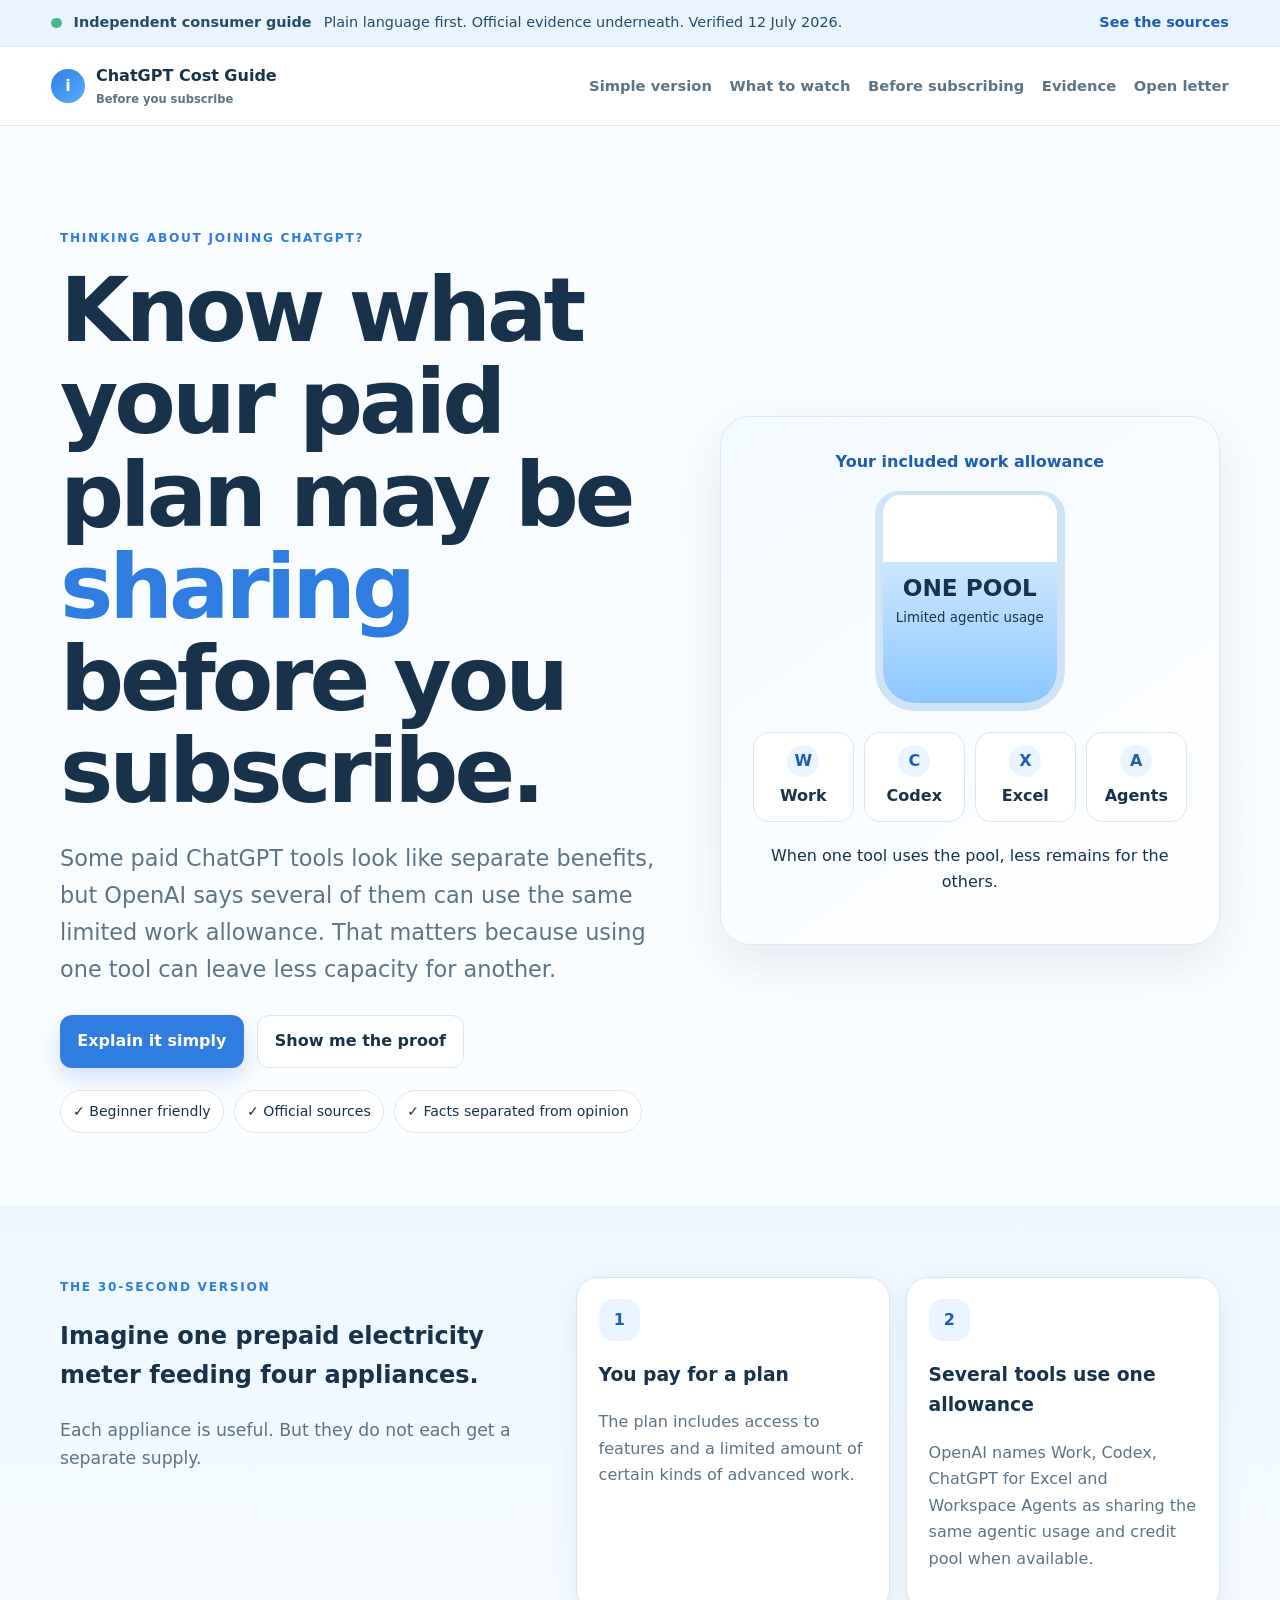
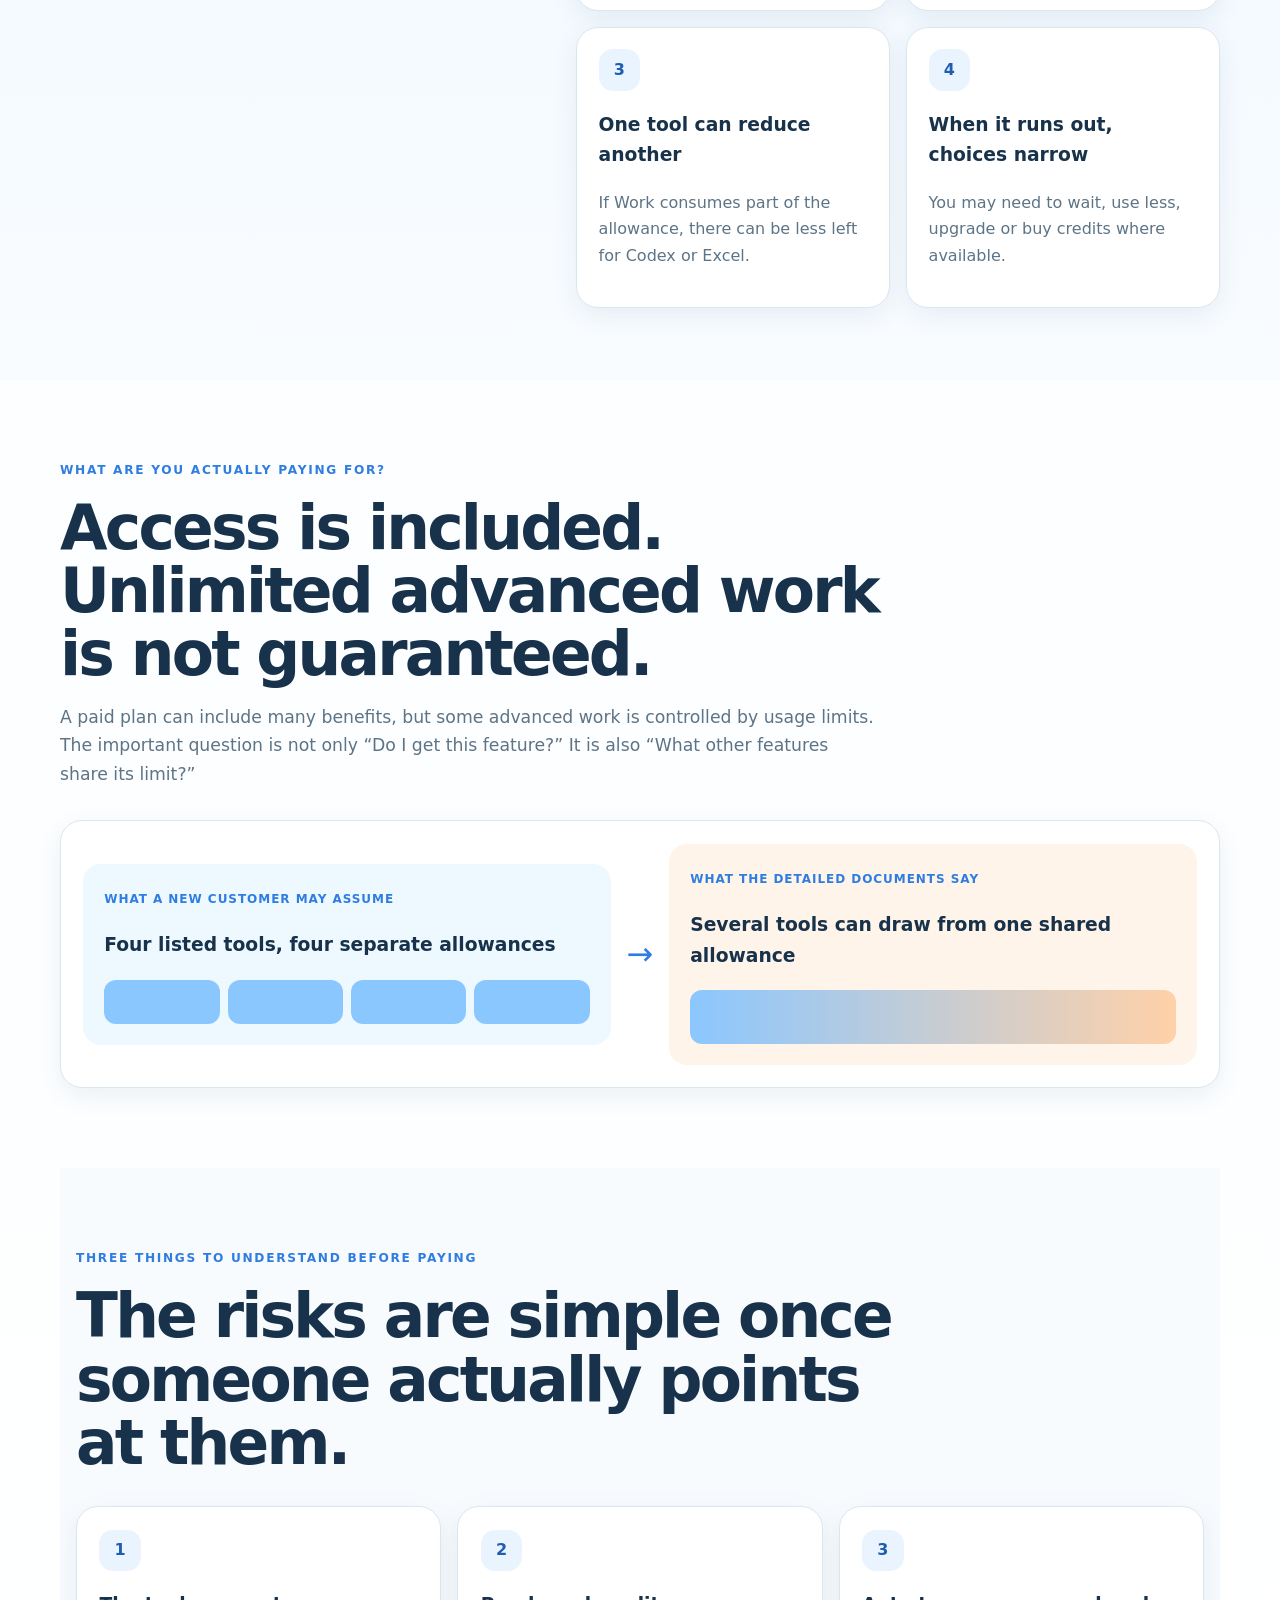
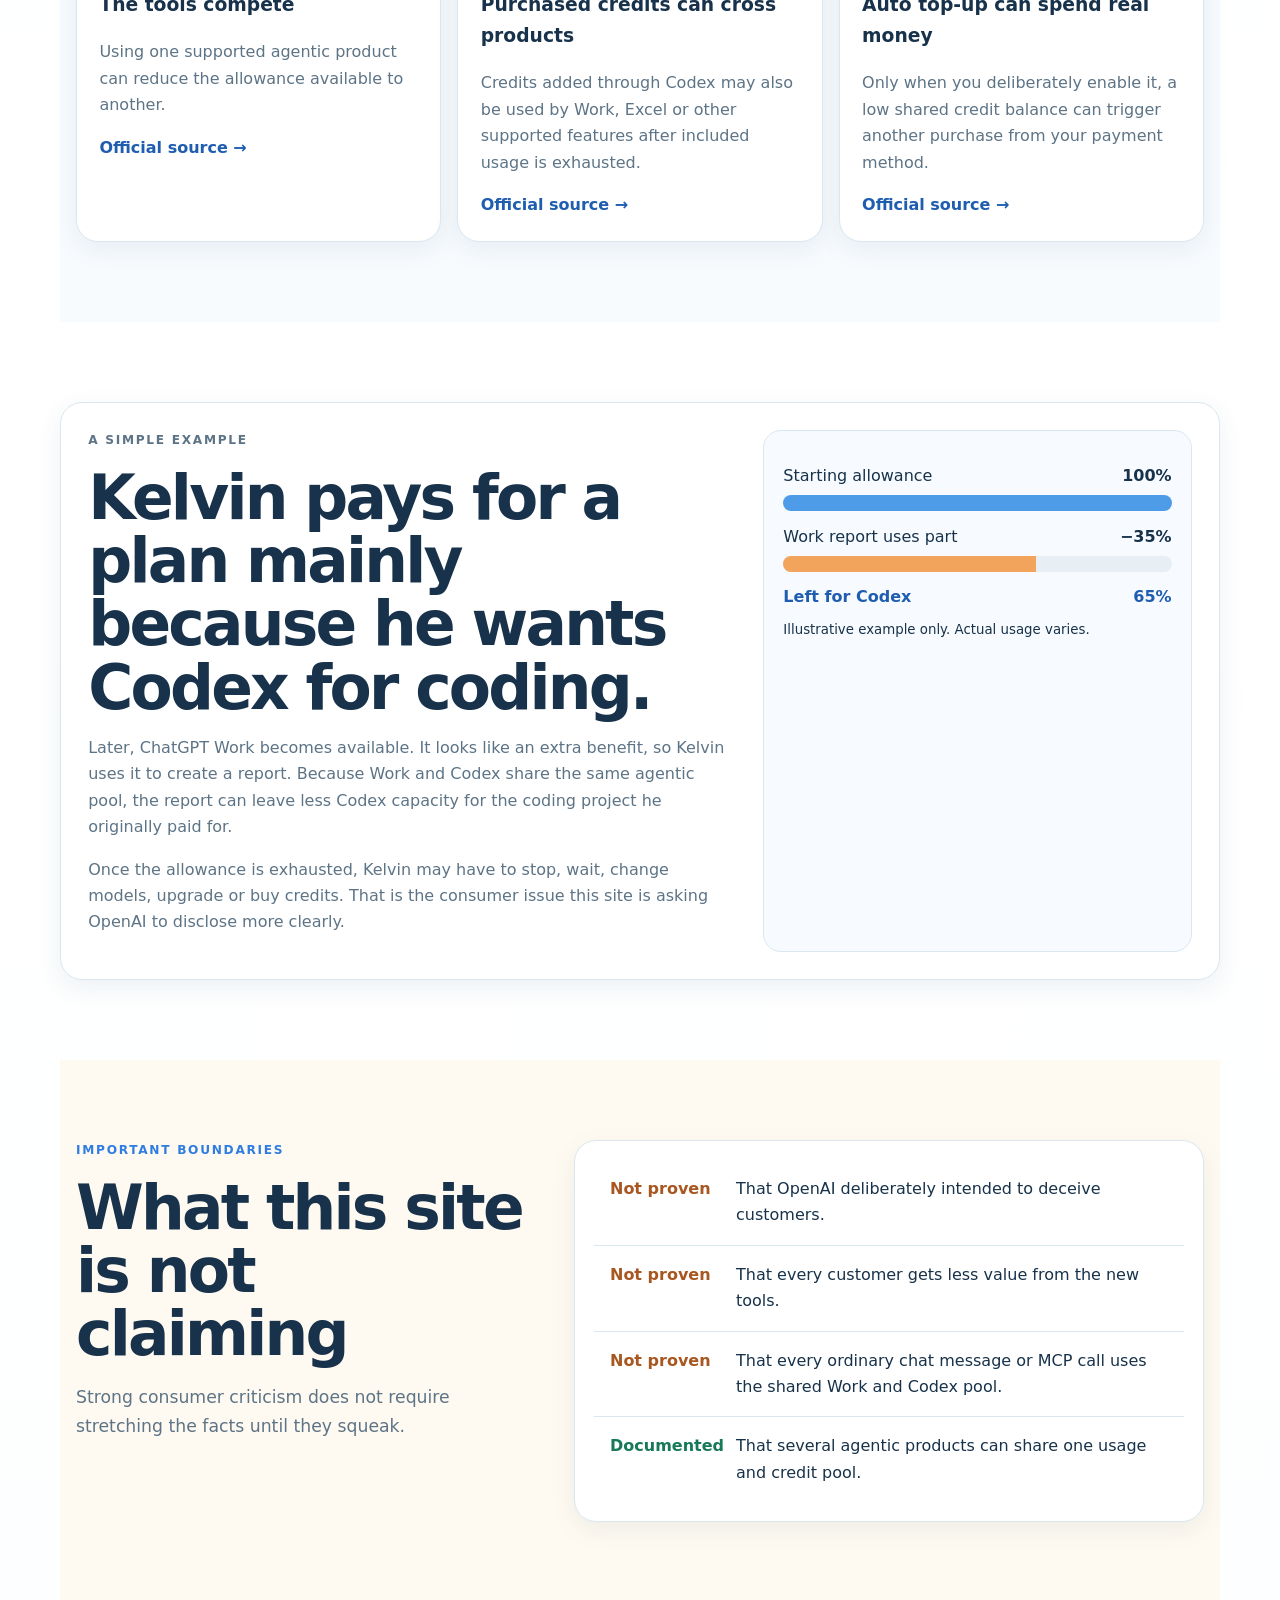
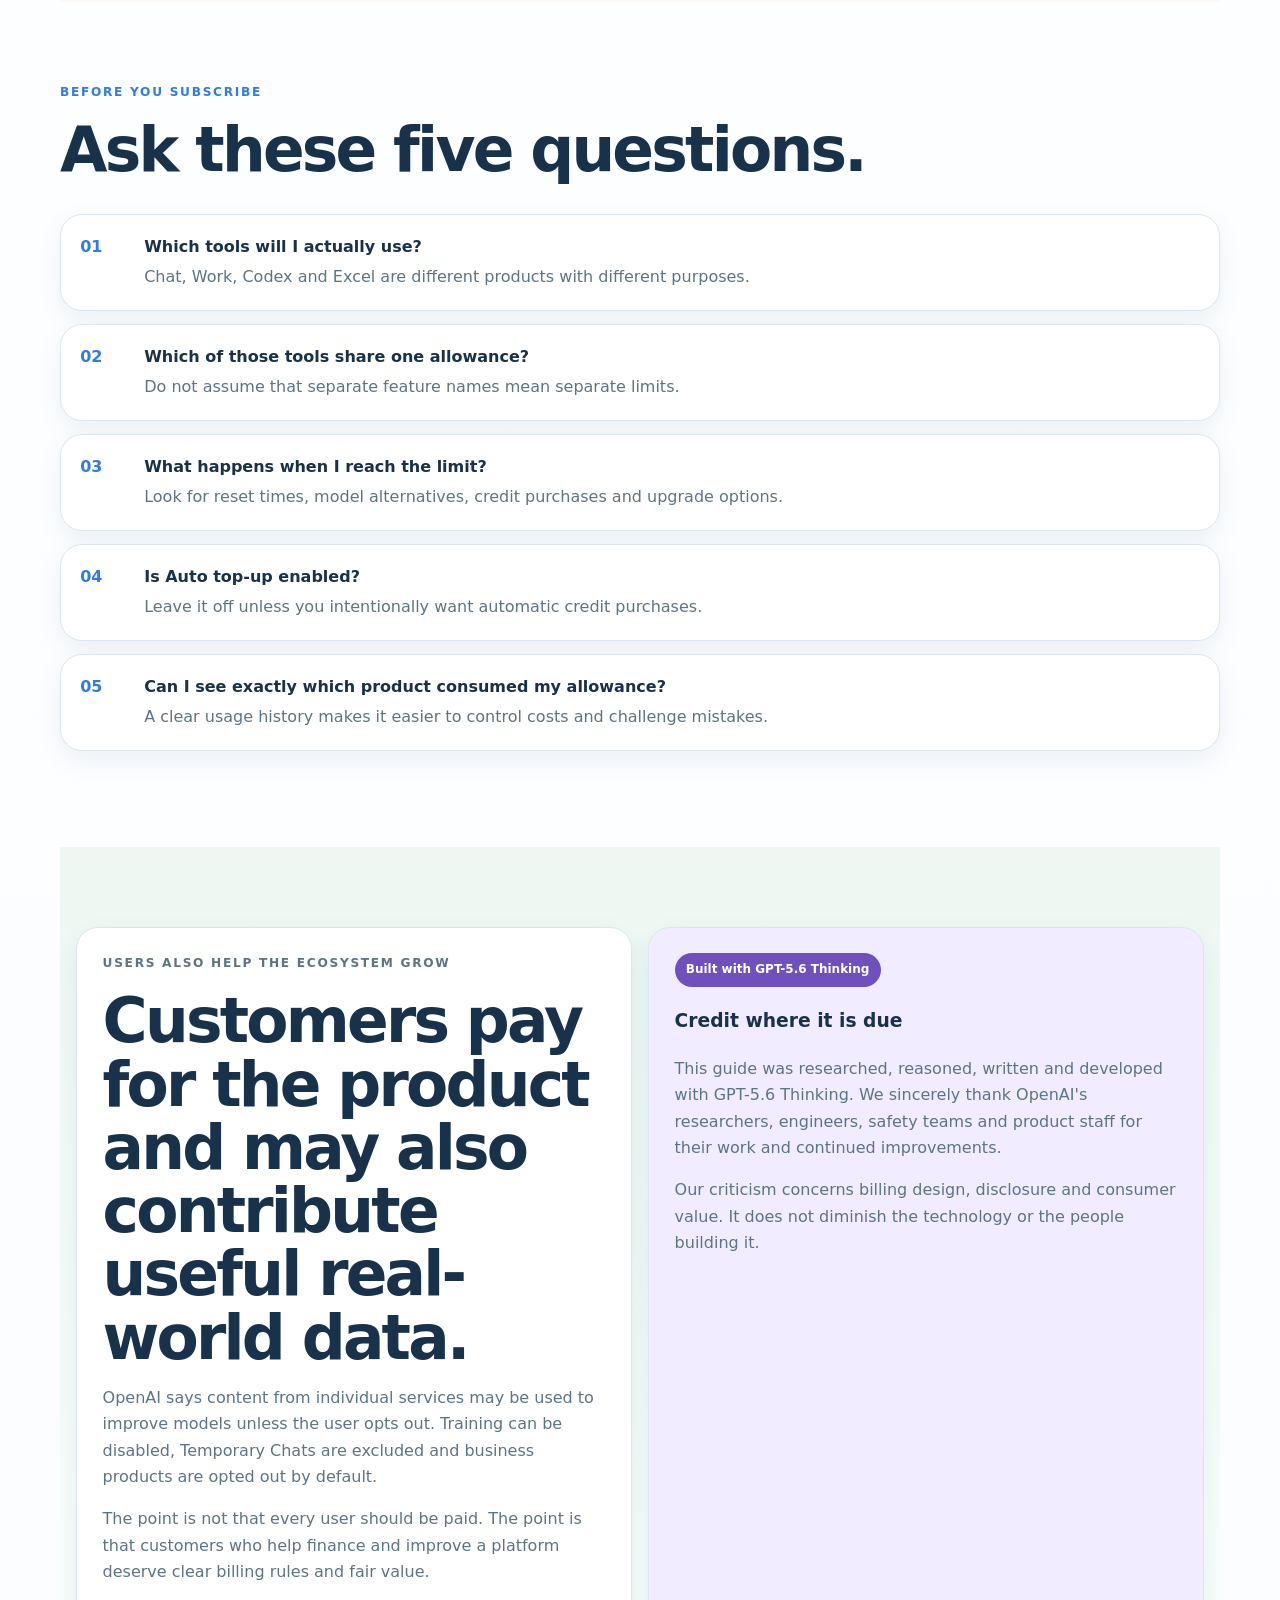
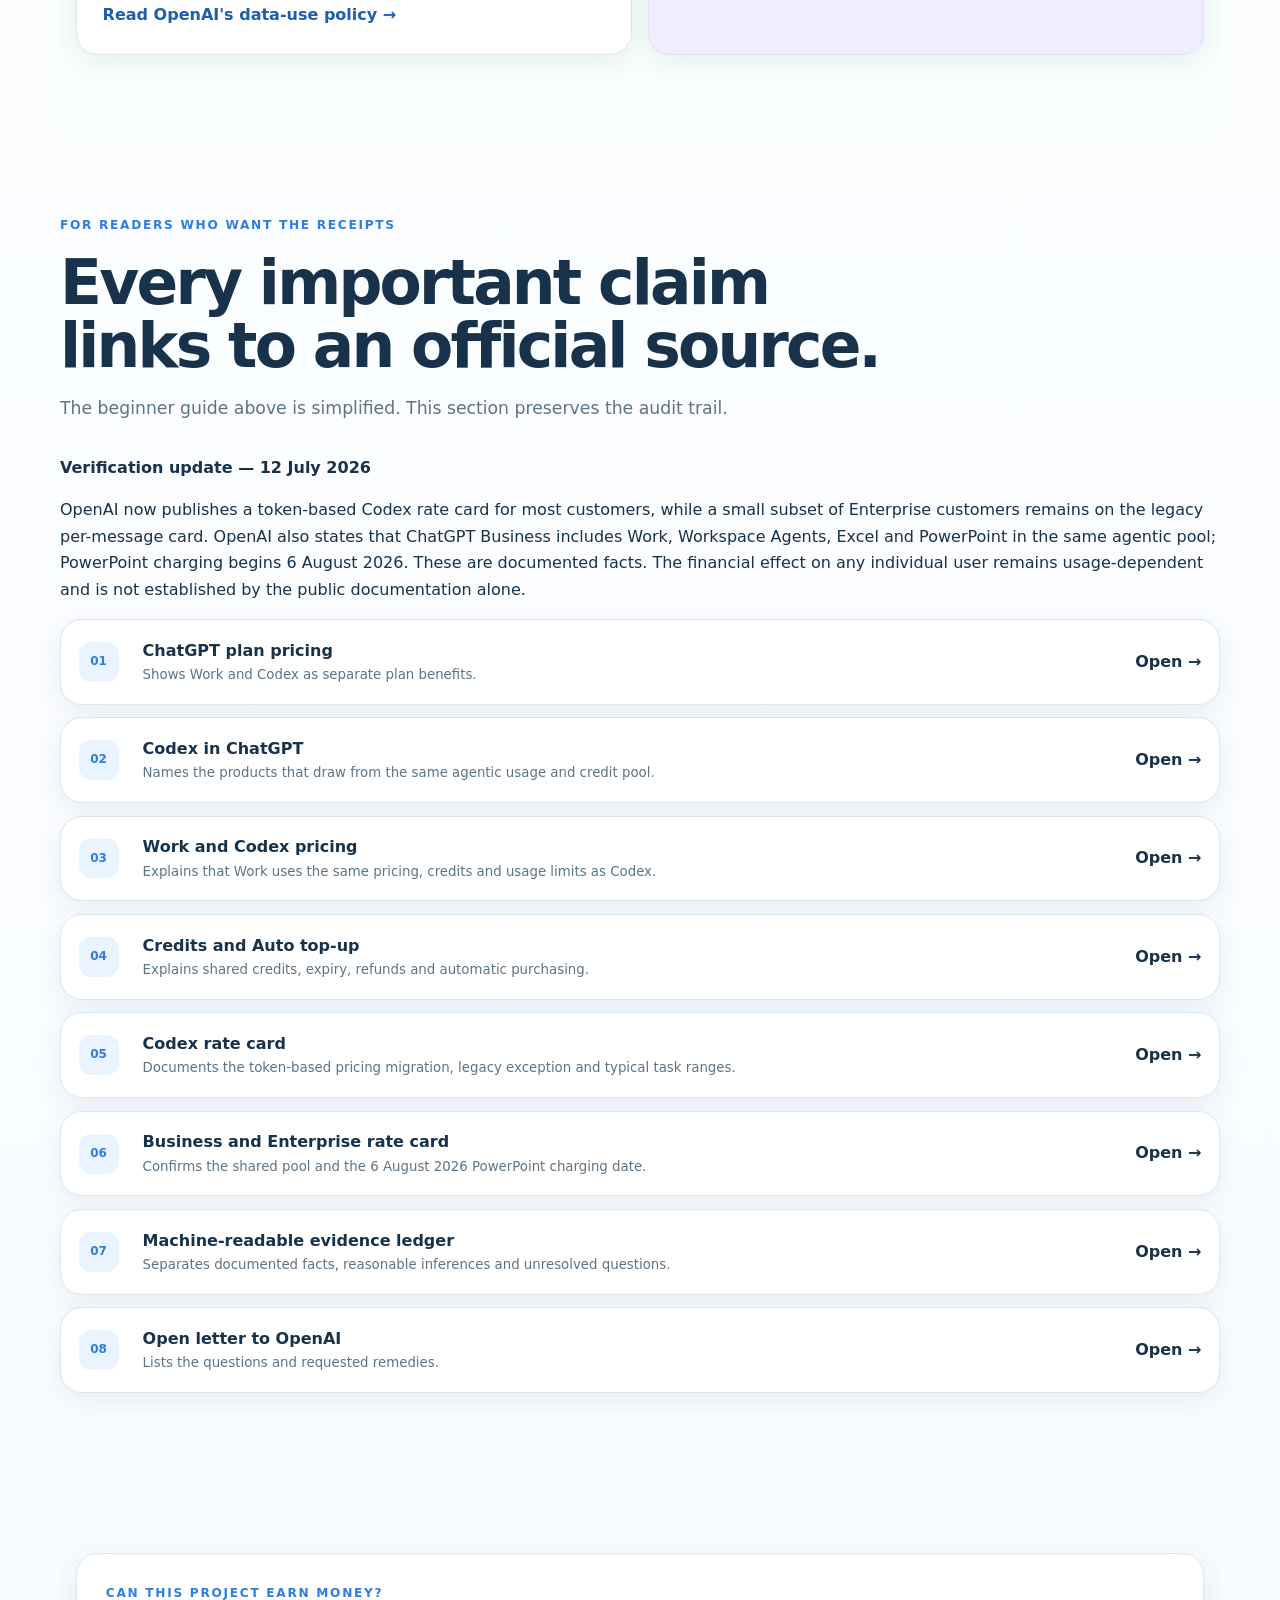
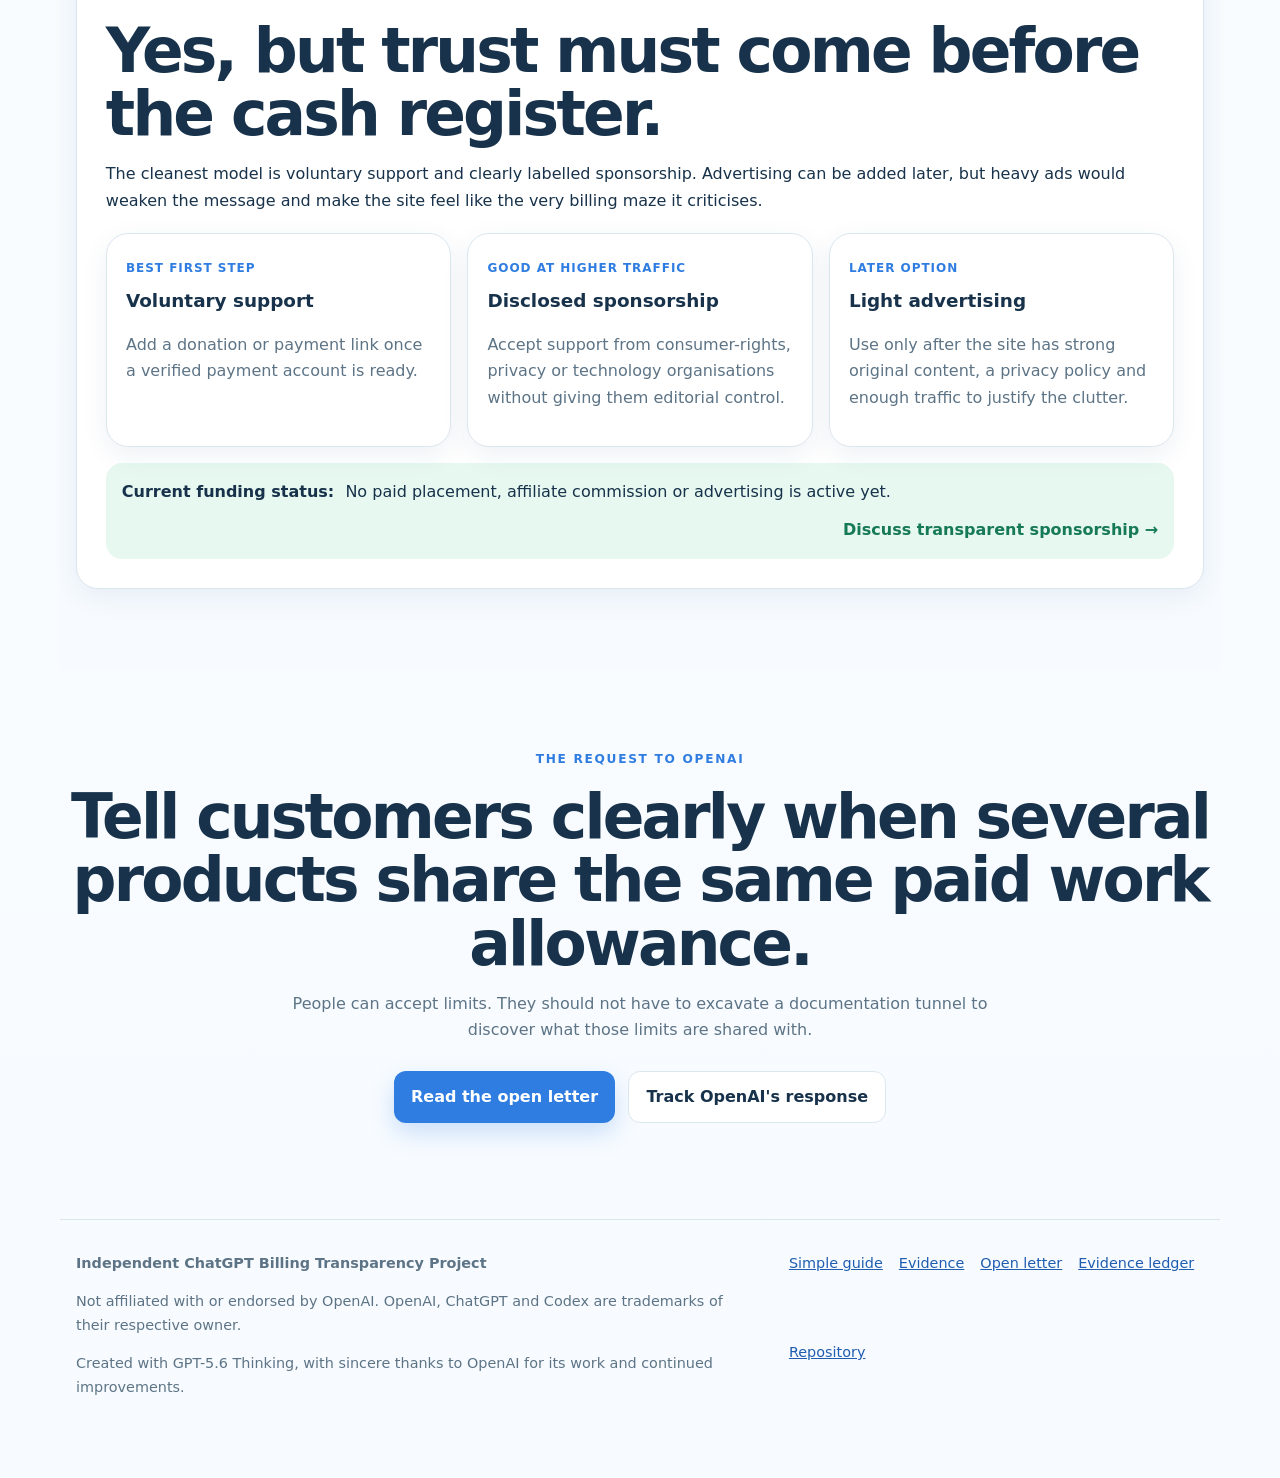
==== commit cf12238c: "Update official billing evidence for 2026-07-12" ====
--- a/index.html
+++ b/index.html
@@ -29,7 +29,7 @@
     "headline":"Before You Pay for ChatGPT: A Simple Guide to Shared Work Limits",
     "description":"A beginner-friendly explanation of how multiple OpenAI agentic products can share one paid-plan usage allowance and credit balance.",
     "datePublished":"2026-07-11",
-    "dateModified":"2026-07-11",
+    "dateModified":"2026-07-12",
     "author":{"@type":"Organization","name":"Independent ChatGPT Billing Transparency Project"},
     "publisher":{"@type":"Organization","name":"Independent ChatGPT Billing Transparency Project"},
     "mainEntityOfPage":"https://kelvinvdm-lgtm.github.io/chatgpt-work-billing-transparency/",
@@ -57,7 +57,7 @@
   <div class="notice-bar">
     <span class="notice-dot" aria-hidden="true"></span>
     <strong>Independent consumer guide</strong>
-    <span>Plain language first. Official evidence underneath.</span>
+    <span>Plain language first. Official evidence underneath. Verified 12 July 2026.</span>
     <a href="#evidence">See the sources</a>
   </div>
 
@@ -266,13 +266,16 @@
         <h2>Every important claim links to an official source.</h2>
         <p>The beginner guide above is simplified. This section preserves the audit trail.</p>
       </div>
+      <div class="verification-note reveal"><strong>Verification update — 12 July 2026</strong><p>OpenAI now publishes a token-based Codex rate card for most customers, while a small subset of Enterprise customers remains on the legacy per-message card. OpenAI also states that ChatGPT Business includes Work, Workspace Agents, Excel and PowerPoint in the same agentic pool; PowerPoint charging begins 6 August 2026. These are documented facts. The financial effect on any individual user remains usage-dependent and is not established by the public documentation alone.</p></div>
       <div class="source-list">
         <a class="source-card reveal" href="https://chatgpt.com/pricing/" rel="noopener"><span>01</span><div><strong>ChatGPT plan pricing</strong><small>Shows Work and Codex as separate plan benefits.</small></div><b>Open →</b></a>
         <a class="source-card reveal" href="https://help.openai.com/en/articles/11369540-codex-in-chatgpt" rel="noopener"><span>02</span><div><strong>Codex in ChatGPT</strong><small>Names the products that draw from the same agentic usage and credit pool.</small></div><b>Open →</b></a>
         <a class="source-card reveal" href="https://learn.chatgpt.com/docs/pricing" rel="noopener"><span>03</span><div><strong>Work and Codex pricing</strong><small>Explains that Work uses the same pricing, credits and usage limits as Codex.</small></div><b>Open →</b></a>
         <a class="source-card reveal" href="https://help.openai.com/en/articles/12642688-using-credits-for-flexible-usage-in-chatgpt-freegopluspro-sora" rel="noopener"><span>04</span><div><strong>Credits and Auto top-up</strong><small>Explains shared credits, expiry, refunds and automatic purchasing.</small></div><b>Open →</b></a>
-        <a class="source-card reveal" href="evidence.json"><span>05</span><div><strong>Machine-readable evidence ledger</strong><small>Separates documented facts, reasonable inferences and unresolved questions.</small></div><b>Open →</b></a>
-        <a class="source-card reveal" href="open-letter.html"><span>06</span><div><strong>Open letter to OpenAI</strong><small>Lists the questions and requested remedies.</small></div><b>Open →</b></a>
+        <a class="source-card reveal" href="https://help.openai.com/en/articles/20001106-codex-rate-card" rel="noopener"><span>05</span><div><strong>Codex rate card</strong><small>Documents the token-based pricing migration, legacy exception and typical task ranges.</small></div><b>Open →</b></a>
+        <a class="source-card reveal" href="https://help.openai.com/en/articles/11481834-chatgpt-rate-card-business-enterpriseedu" rel="noopener"><span>06</span><div><strong>Business and Enterprise rate card</strong><small>Confirms the shared pool and the 6 August 2026 PowerPoint charging date.</small></div><b>Open →</b></a>
+        <a class="source-card reveal" href="evidence.json"><span>07</span><div><strong>Machine-readable evidence ledger</strong><small>Separates documented facts, reasonable inferences and unresolved questions.</small></div><b>Open →</b></a>
+        <a class="source-card reveal" href="open-letter.html"><span>08</span><div><strong>Open letter to OpenAI</strong><small>Lists the questions and requested remedies.</small></div><b>Open →</b></a>
       </div>
     </section>
 
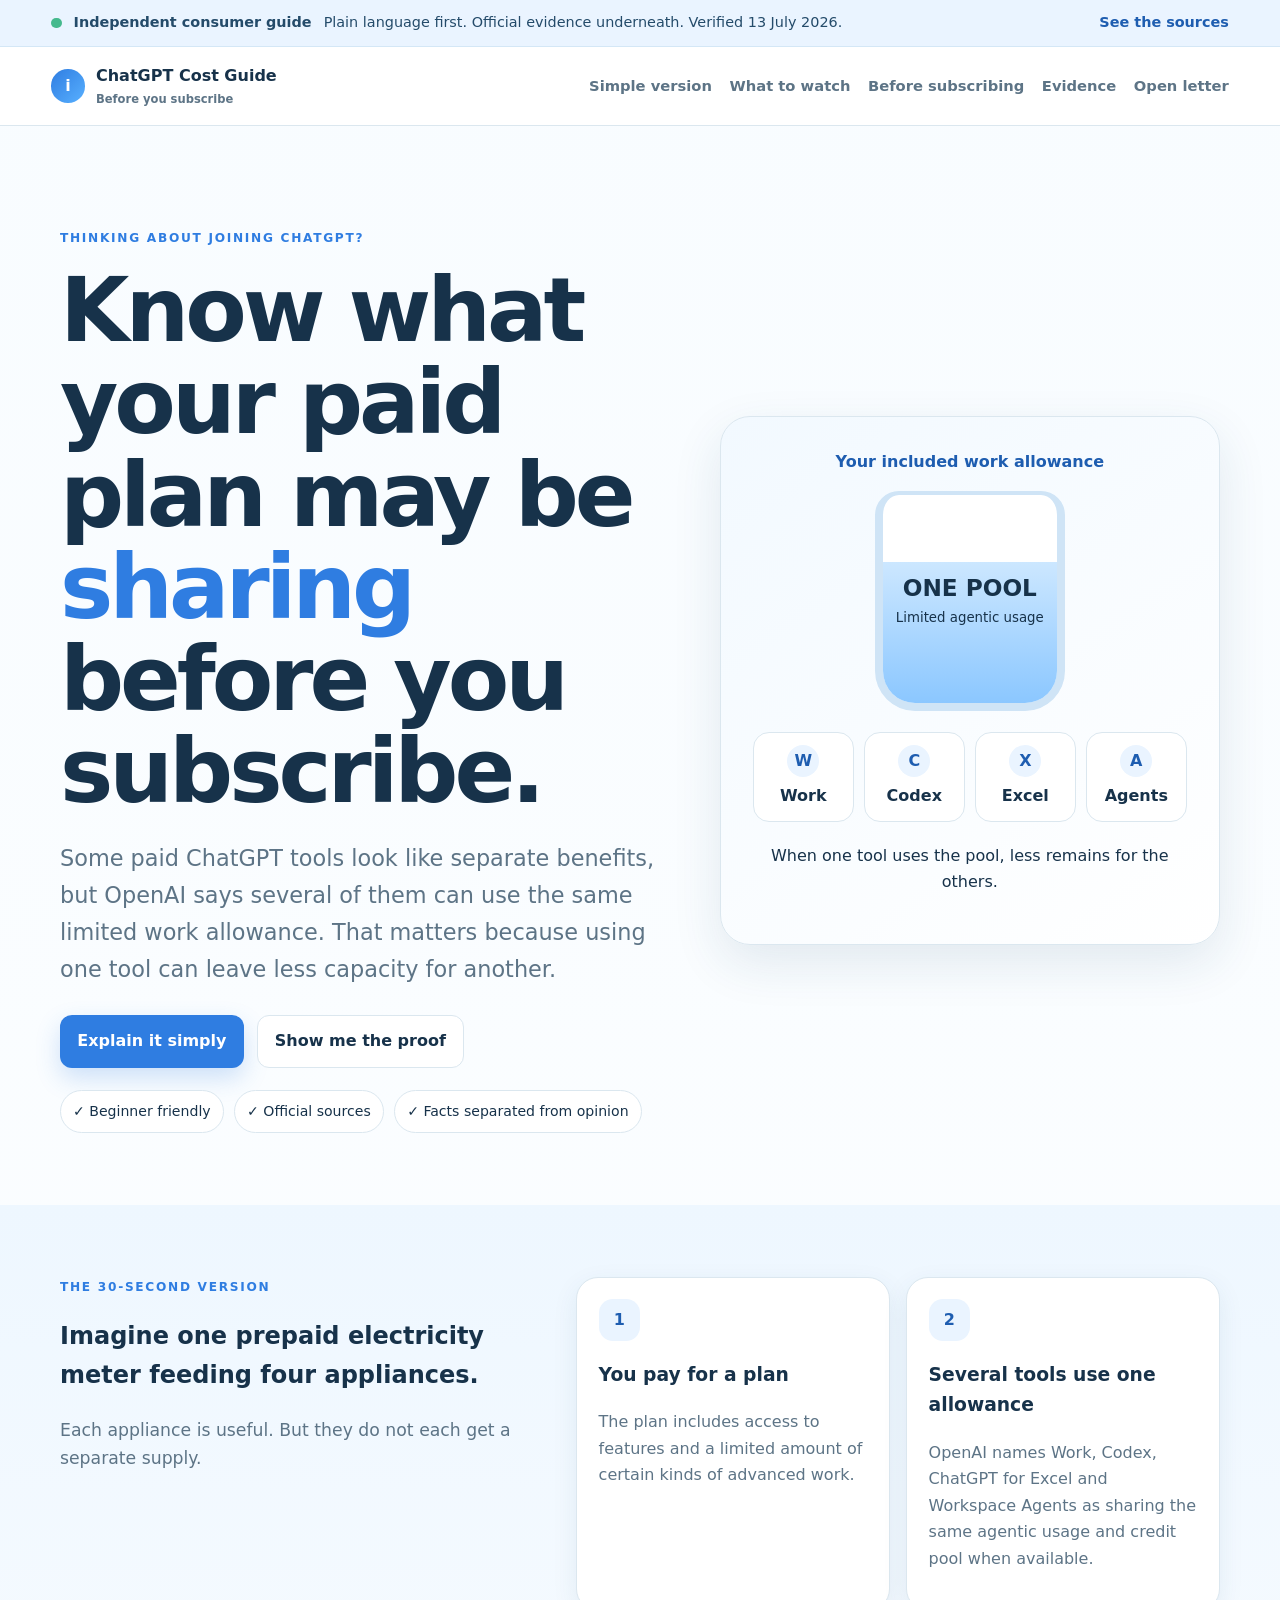
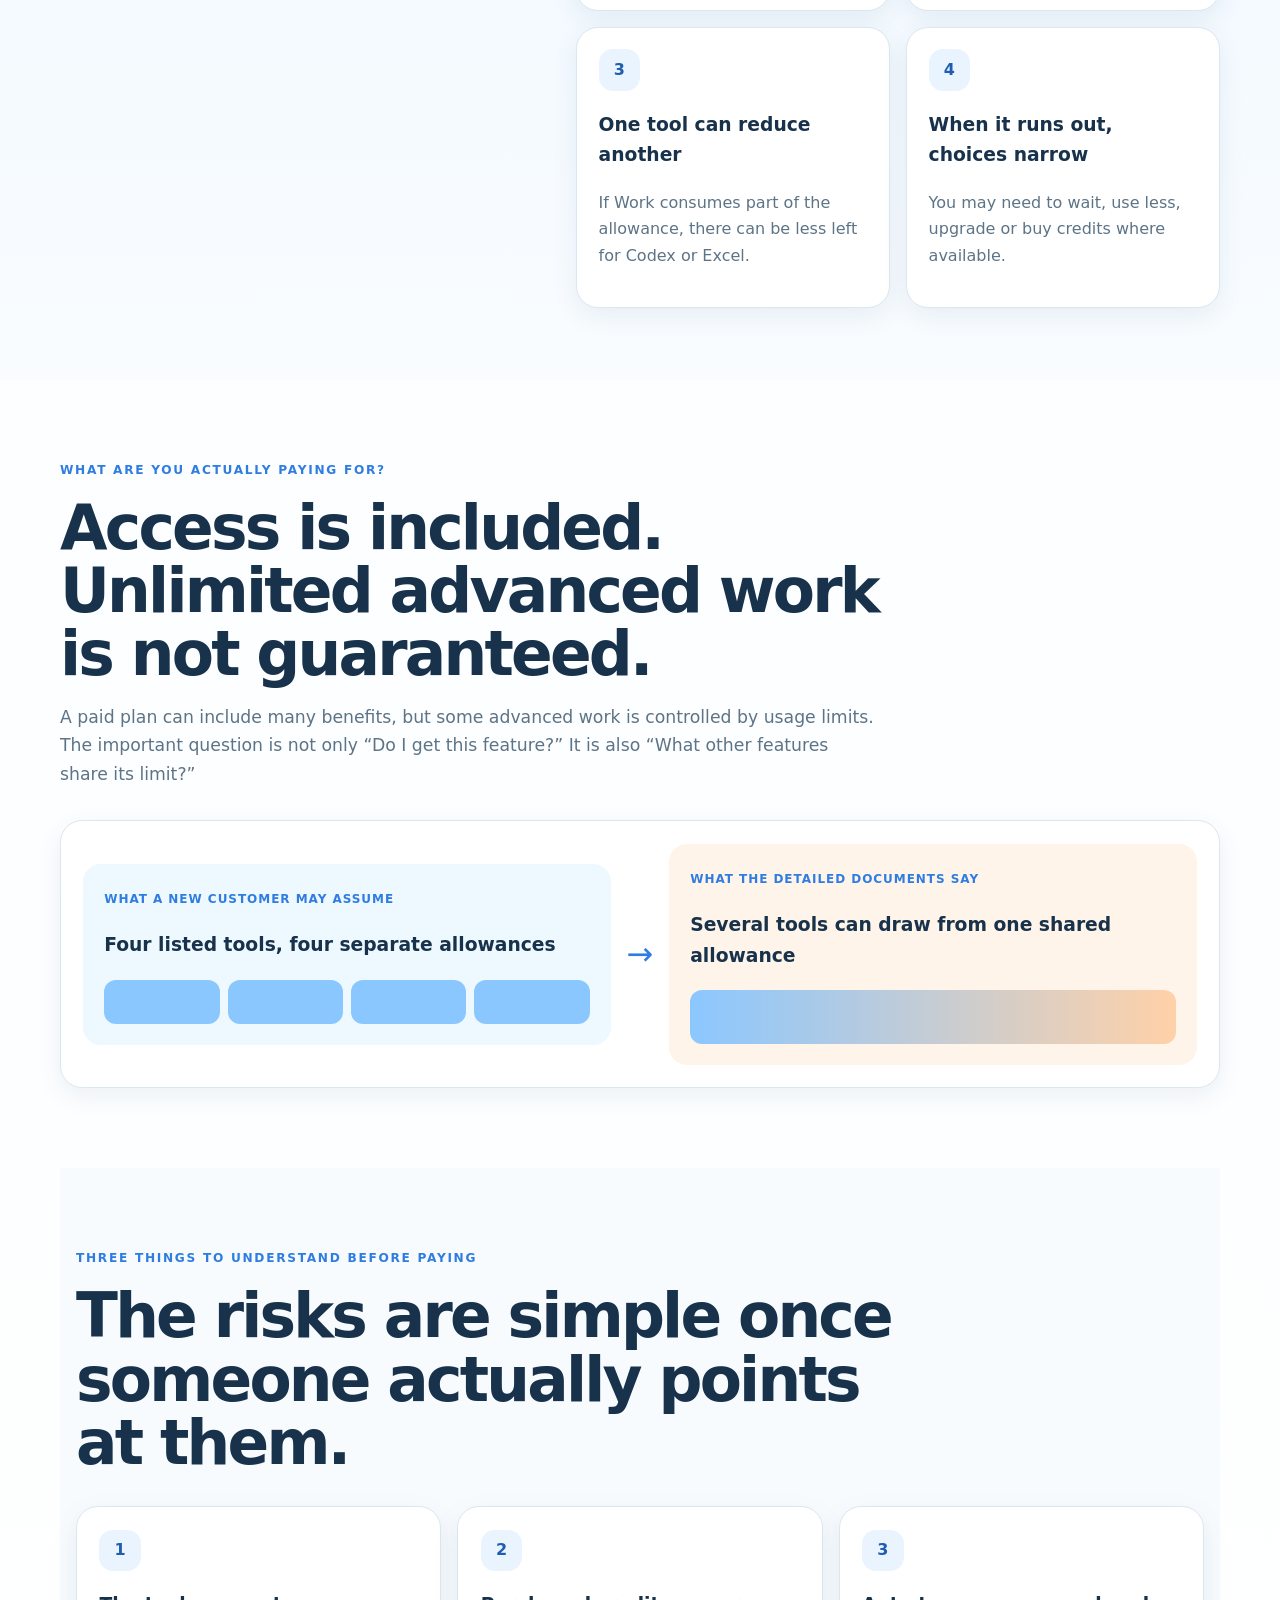
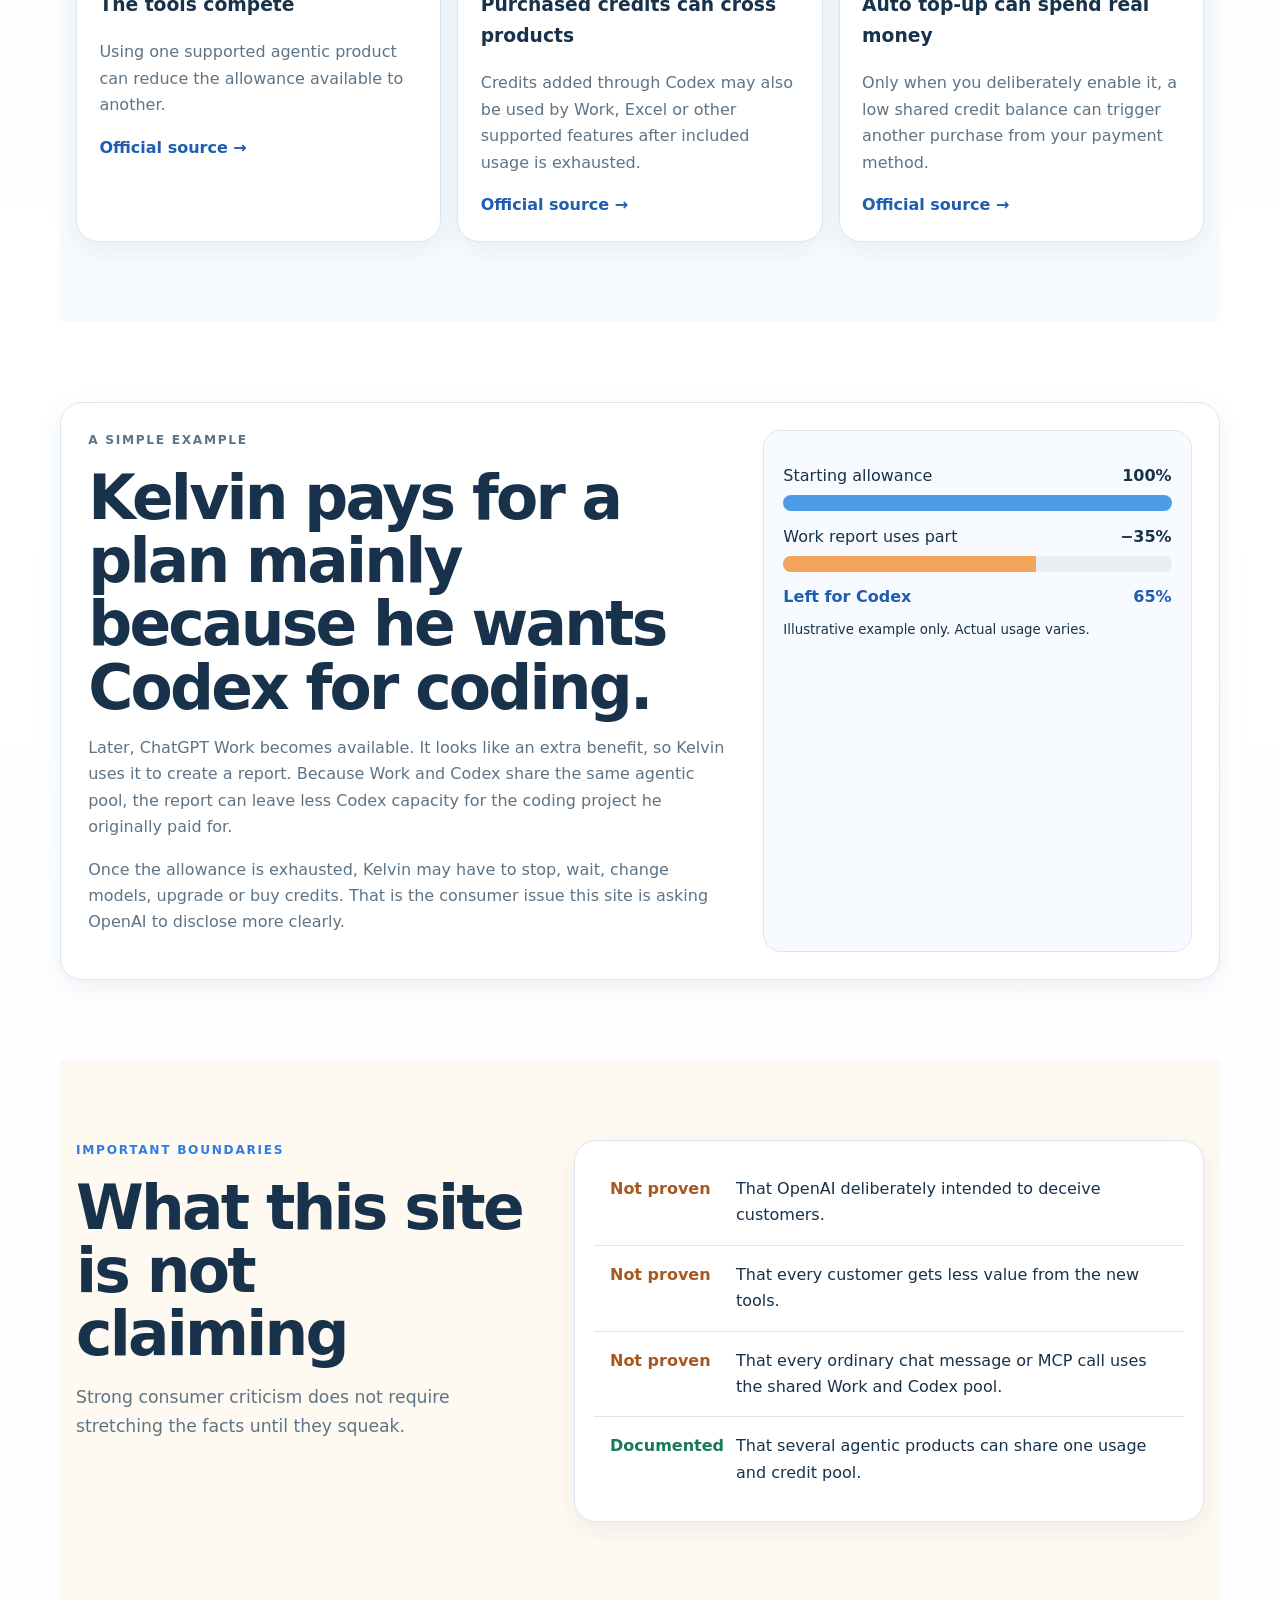
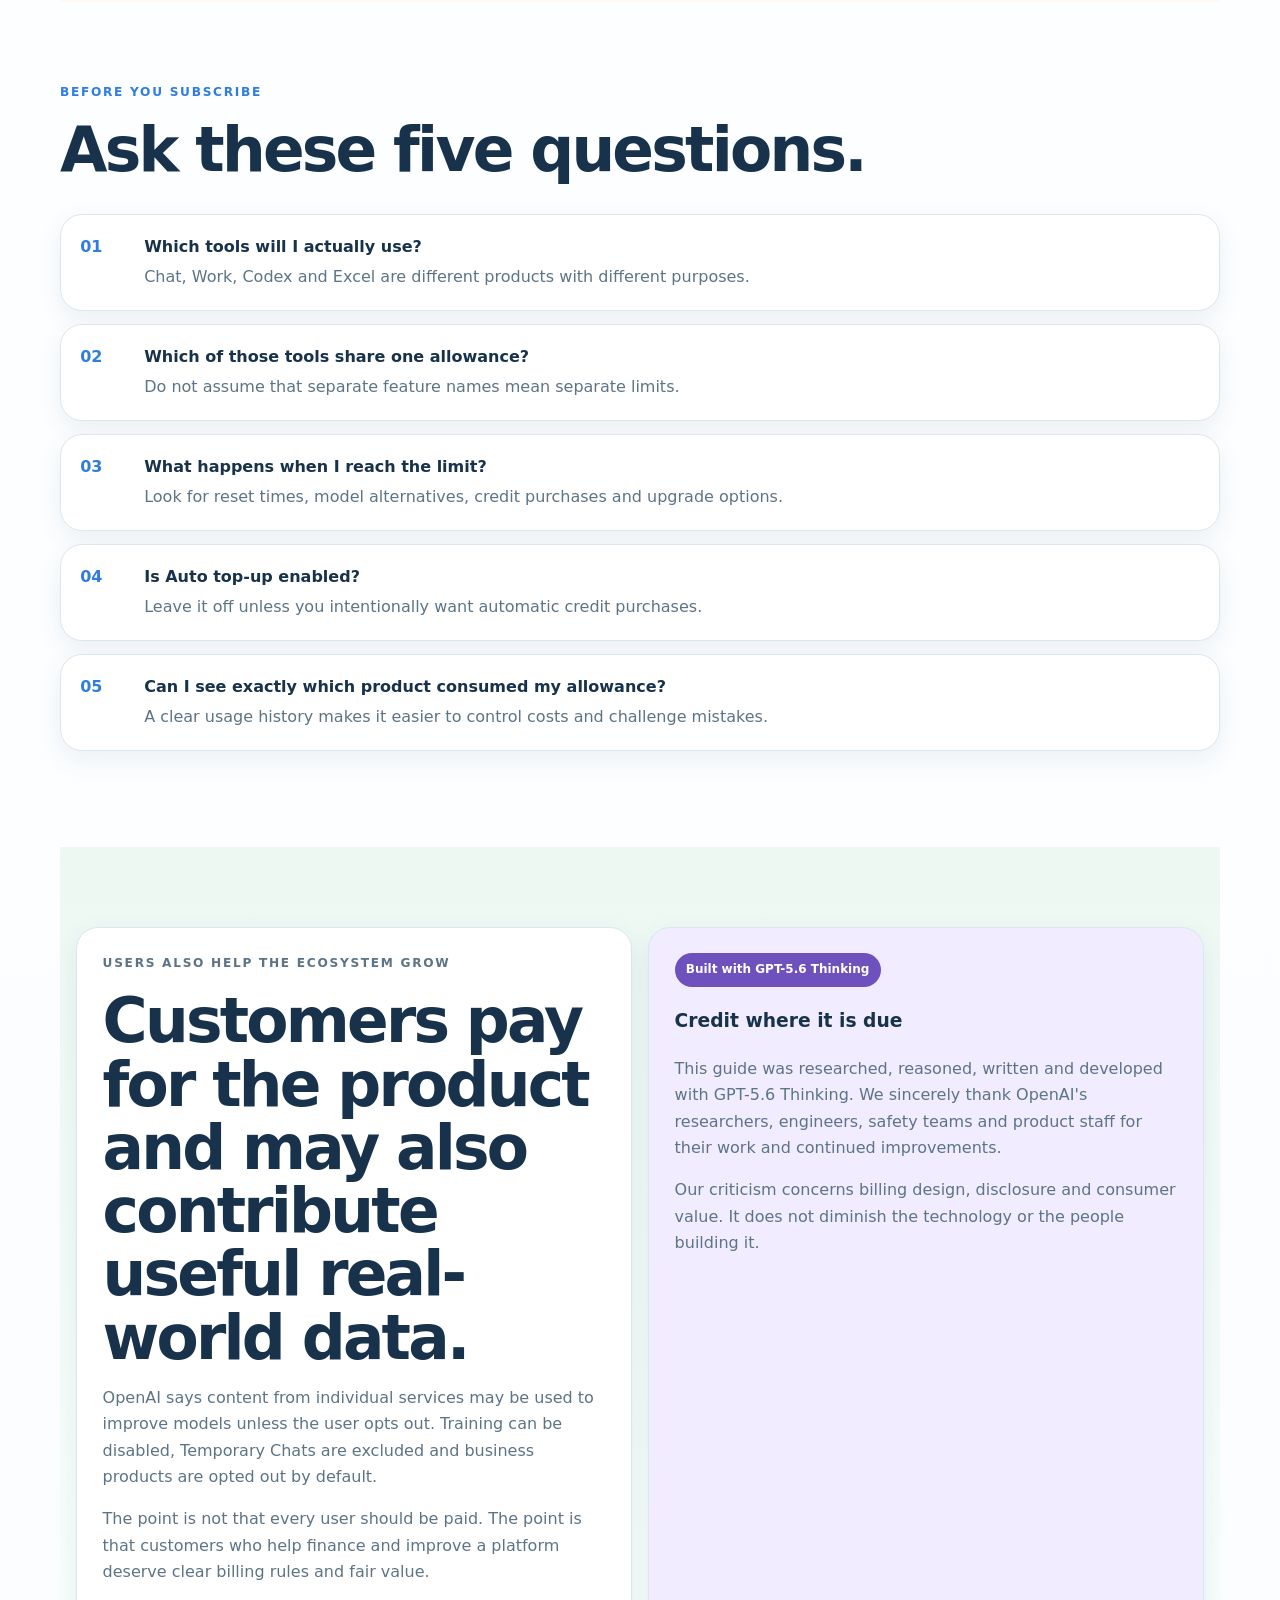
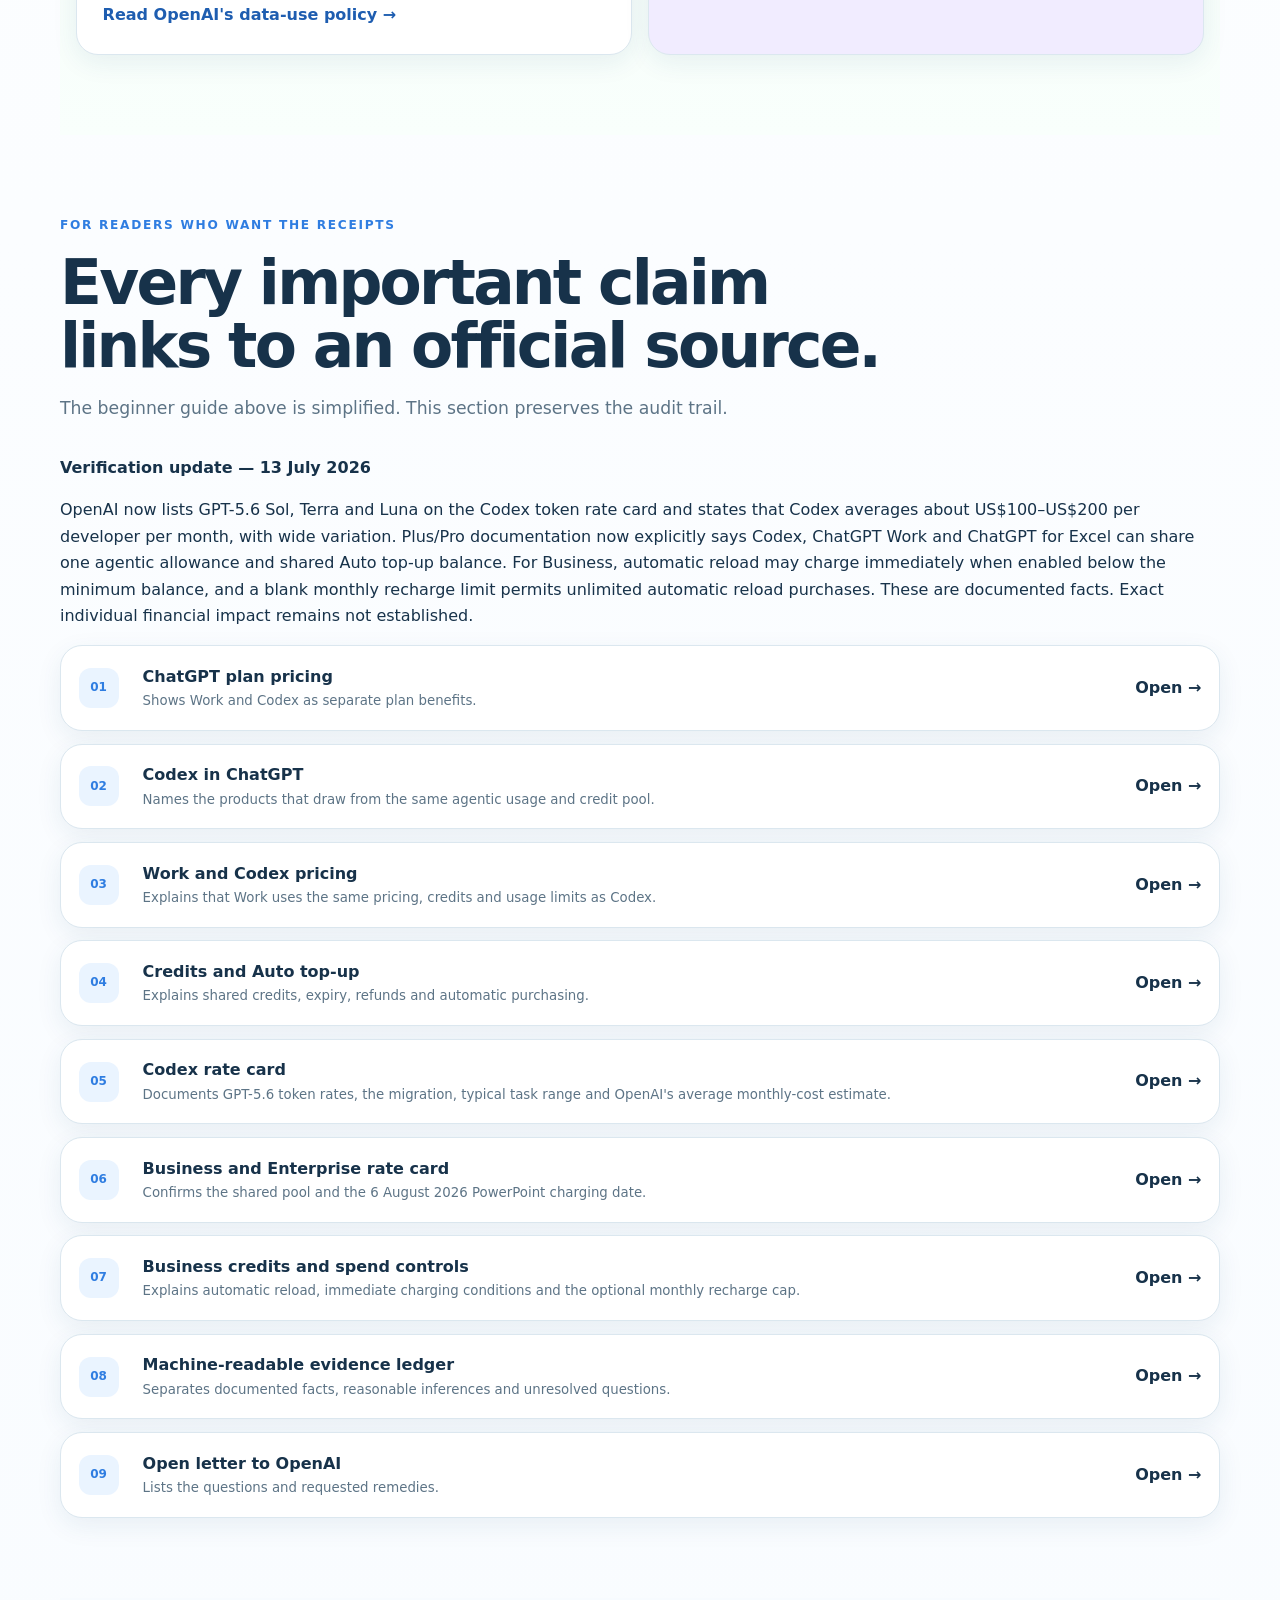
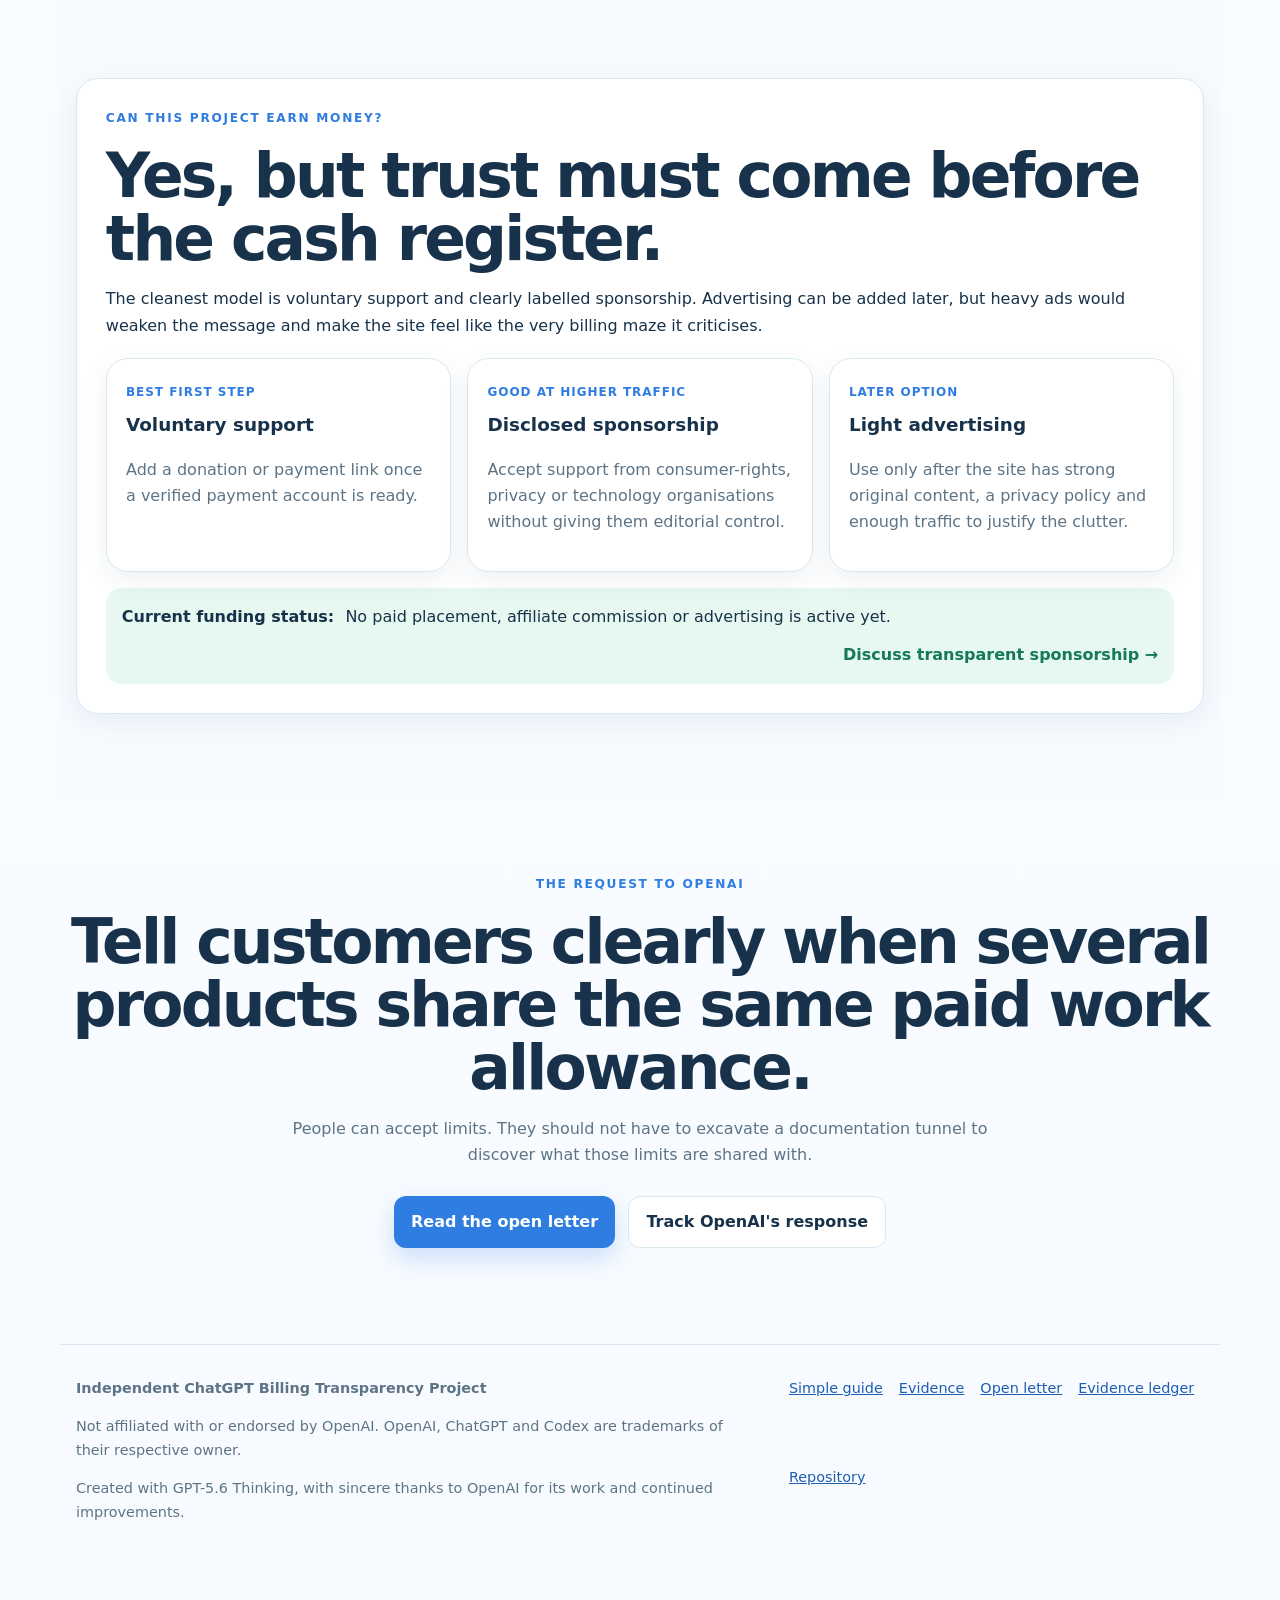
==== commit 8bcb8a99: "Update billing evidence for 2026-07-13" ====
--- a/index.html
+++ b/index.html
@@ -29,7 +29,7 @@
     "headline":"Before You Pay for ChatGPT: A Simple Guide to Shared Work Limits",
     "description":"A beginner-friendly explanation of how multiple OpenAI agentic products can share one paid-plan usage allowance and credit balance.",
     "datePublished":"2026-07-11",
-    "dateModified":"2026-07-12",
+    "dateModified":"2026-07-13",
     "author":{"@type":"Organization","name":"Independent ChatGPT Billing Transparency Project"},
     "publisher":{"@type":"Organization","name":"Independent ChatGPT Billing Transparency Project"},
     "mainEntityOfPage":"https://kelvinvdm-lgtm.github.io/chatgpt-work-billing-transparency/",
@@ -57,7 +57,7 @@
   <div class="notice-bar">
     <span class="notice-dot" aria-hidden="true"></span>
     <strong>Independent consumer guide</strong>
-    <span>Plain language first. Official evidence underneath. Verified 12 July 2026.</span>
+    <span>Plain language first. Official evidence underneath. Verified 13 July 2026.</span>
     <a href="#evidence">See the sources</a>
   </div>
 
@@ -266,16 +266,17 @@
         <h2>Every important claim links to an official source.</h2>
         <p>The beginner guide above is simplified. This section preserves the audit trail.</p>
       </div>
-      <div class="verification-note reveal"><strong>Verification update — 12 July 2026</strong><p>OpenAI now publishes a token-based Codex rate card for most customers, while a small subset of Enterprise customers remains on the legacy per-message card. OpenAI also states that ChatGPT Business includes Work, Workspace Agents, Excel and PowerPoint in the same agentic pool; PowerPoint charging begins 6 August 2026. These are documented facts. The financial effect on any individual user remains usage-dependent and is not established by the public documentation alone.</p></div>
+      <div class="verification-note reveal"><strong>Verification update — 13 July 2026</strong><p>OpenAI now lists GPT-5.6 Sol, Terra and Luna on the Codex token rate card and states that Codex averages about US$100–US$200 per developer per month, with wide variation. Plus/Pro documentation now explicitly says Codex, ChatGPT Work and ChatGPT for Excel can share one agentic allowance and shared Auto top-up balance. For Business, automatic reload may charge immediately when enabled below the minimum balance, and a blank monthly recharge limit permits unlimited automatic reload purchases. These are documented facts. Exact individual financial impact remains not established.</p></div>
       <div class="source-list">
         <a class="source-card reveal" href="https://chatgpt.com/pricing/" rel="noopener"><span>01</span><div><strong>ChatGPT plan pricing</strong><small>Shows Work and Codex as separate plan benefits.</small></div><b>Open →</b></a>
         <a class="source-card reveal" href="https://help.openai.com/en/articles/11369540-codex-in-chatgpt" rel="noopener"><span>02</span><div><strong>Codex in ChatGPT</strong><small>Names the products that draw from the same agentic usage and credit pool.</small></div><b>Open →</b></a>
         <a class="source-card reveal" href="https://learn.chatgpt.com/docs/pricing" rel="noopener"><span>03</span><div><strong>Work and Codex pricing</strong><small>Explains that Work uses the same pricing, credits and usage limits as Codex.</small></div><b>Open →</b></a>
         <a class="source-card reveal" href="https://help.openai.com/en/articles/12642688-using-credits-for-flexible-usage-in-chatgpt-freegopluspro-sora" rel="noopener"><span>04</span><div><strong>Credits and Auto top-up</strong><small>Explains shared credits, expiry, refunds and automatic purchasing.</small></div><b>Open →</b></a>
-        <a class="source-card reveal" href="https://help.openai.com/en/articles/20001106-codex-rate-card" rel="noopener"><span>05</span><div><strong>Codex rate card</strong><small>Documents the token-based pricing migration, legacy exception and typical task ranges.</small></div><b>Open →</b></a>
+        <a class="source-card reveal" href="https://help.openai.com/en/articles/20001106-codex-rate-card" rel="noopener"><span>05</span><div><strong>Codex rate card</strong><small>Documents GPT-5.6 token rates, the migration, typical task range and OpenAI's average monthly-cost estimate.</small></div><b>Open →</b></a>
         <a class="source-card reveal" href="https://help.openai.com/en/articles/11481834-chatgpt-rate-card-business-enterpriseedu" rel="noopener"><span>06</span><div><strong>Business and Enterprise rate card</strong><small>Confirms the shared pool and the 6 August 2026 PowerPoint charging date.</small></div><b>Open →</b></a>
-        <a class="source-card reveal" href="evidence.json"><span>07</span><div><strong>Machine-readable evidence ledger</strong><small>Separates documented facts, reasonable inferences and unresolved questions.</small></div><b>Open →</b></a>
-        <a class="source-card reveal" href="open-letter.html"><span>08</span><div><strong>Open letter to OpenAI</strong><small>Lists the questions and requested remedies.</small></div><b>Open →</b></a>
+        <a class="source-card reveal" href="https://help.openai.com/en/articles/20001155-managing-credits-and-spend-controls-in-chatgpt-business" rel="noopener"><span>07</span><div><strong>Business credits and spend controls</strong><small>Explains automatic reload, immediate charging conditions and the optional monthly recharge cap.</small></div><b>Open →</b></a>
+        <a class="source-card reveal" href="evidence.json"><span>08</span><div><strong>Machine-readable evidence ledger</strong><small>Separates documented facts, reasonable inferences and unresolved questions.</small></div><b>Open →</b></a>
+        <a class="source-card reveal" href="open-letter.html"><span>09</span><div><strong>Open letter to OpenAI</strong><small>Lists the questions and requested remedies.</small></div><b>Open →</b></a>
       </div>
     </section>
 
